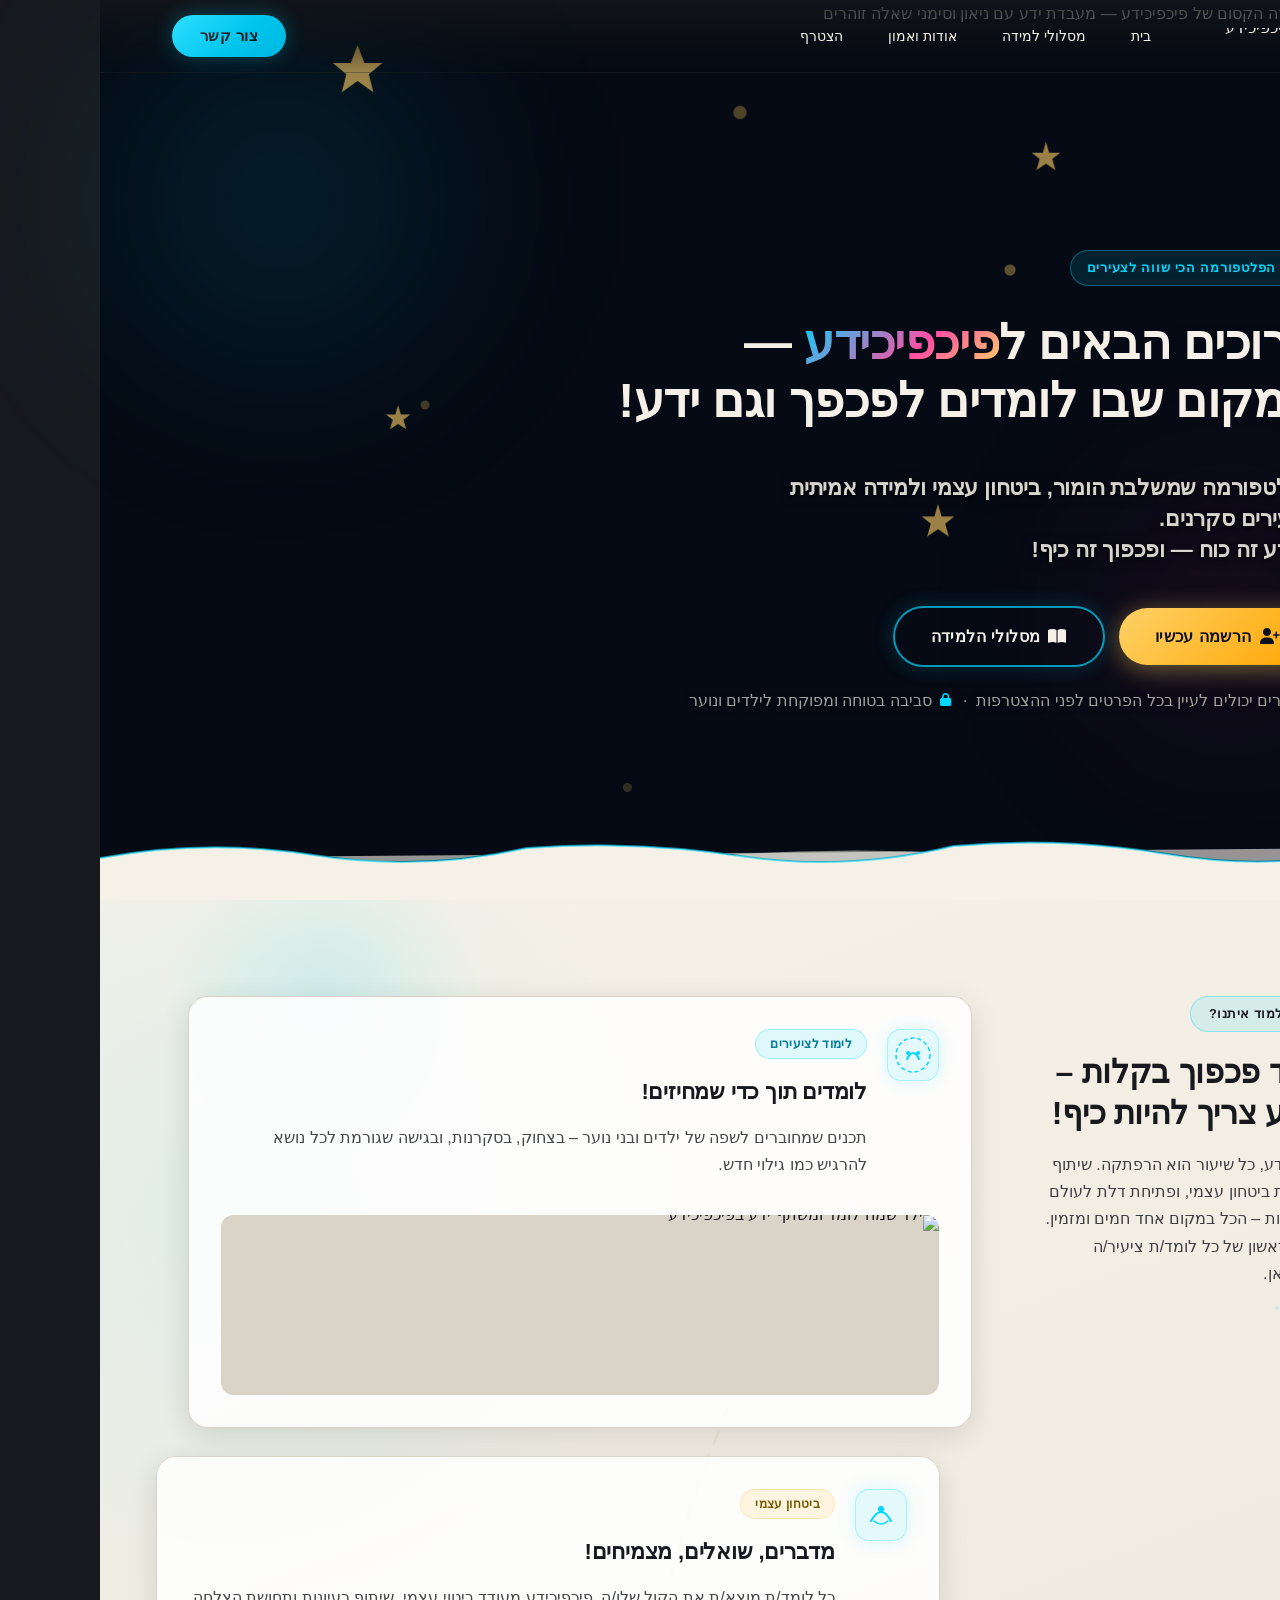
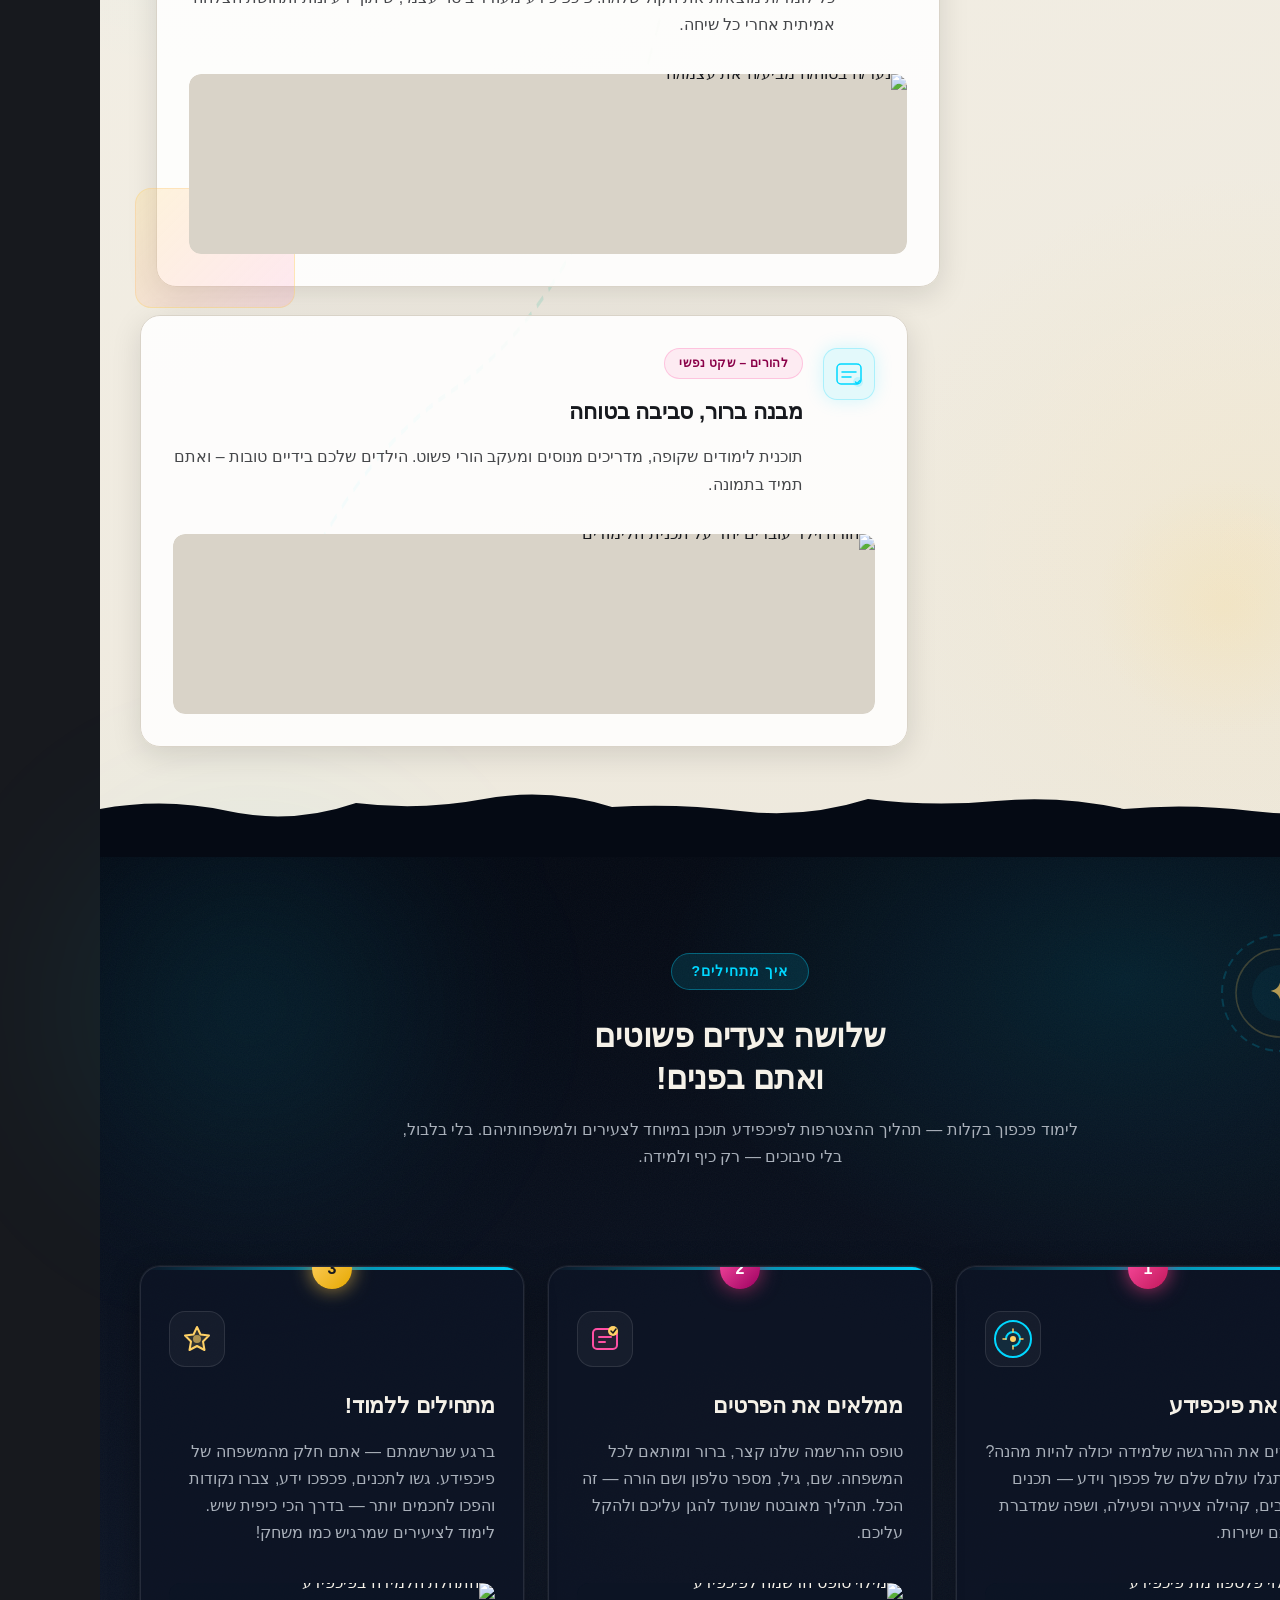
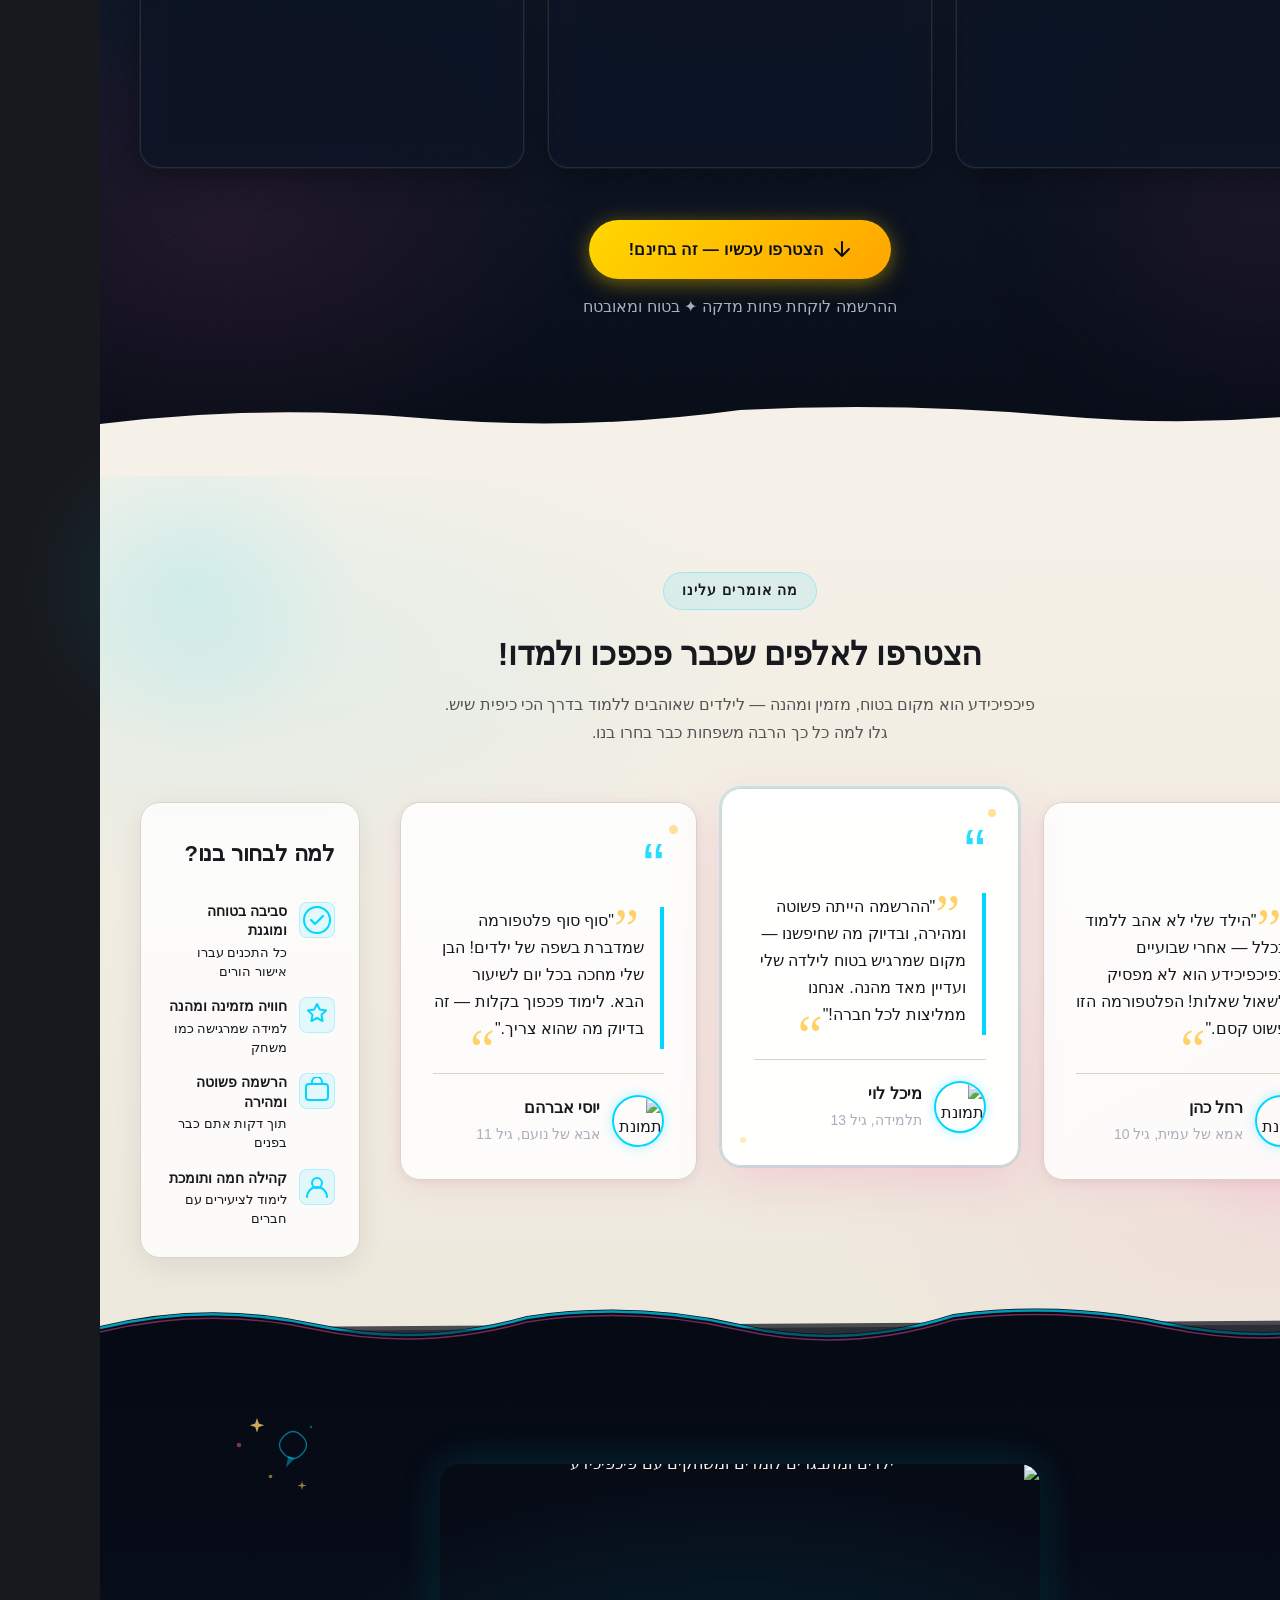
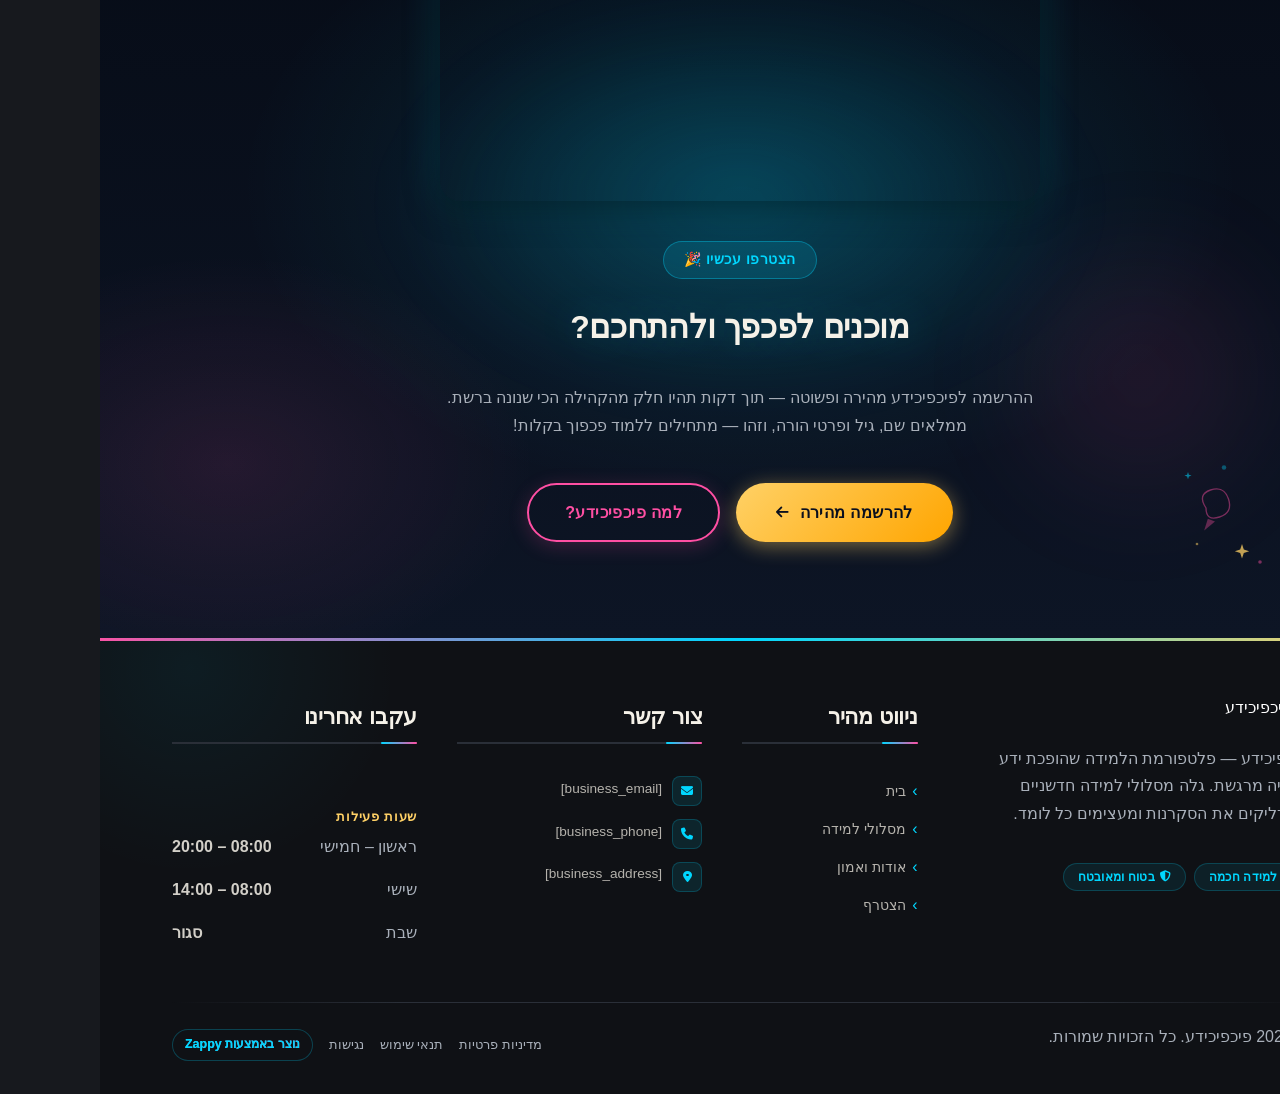
==== public/index.html @ afbecca1 "Background sync: Progressive GitHub Sync" ====
<!doctype html><html dir="rtl" lang="he"><head><meta charset="UTF-8"><meta content="width=device-width,initial-scale=1" name="viewport"><meta content="index, follow" name="robots"><title>פכפך, למד, גדל — פיכפיכידע</title><meta content="פיכפיכידע הוא המקום שבו לימוד פכפוך בקלות הופך להרפתקה! ציעירים סקרנים מגלים עולם של ידע, כיף ואתגרים. הצטרף עכשיו ותתחיל לפכפך!" name="description"><meta content="לימוד פכפוך בקלות, לימוד לציעירים, פלטפורמת למידה לילדים, ידע בכיף" name="keywords"><link href="/assets/favicon.ico" rel="icon" type="image/x-icon"><link href="/assets/favicon-16x16.png" rel="icon" type="image/png" sizes="16x16"><link href="/assets/favicon-32x32.png" rel="icon" type="image/png" sizes="32x32"><link href="/assets/favicon-48x48.png" rel="icon" type="image/png" sizes="48x48"><link href="/assets/favicon-192x192.png" rel="icon" type="image/png" sizes="192x192"><link href="/assets/favicon-512x512.png" rel="icon" type="image/png" sizes="512x512"><link href="/assets/apple-touch-icon.png" rel="apple-touch-icon"><script>!function(){"use strict";var t="2b10e347-bd58-4c3b-b176-7caaf555684d",e="https://api.zappy5.com/api/analytics/track",a=18e5,n=2592e6,o=!0,i=!0,r=!0;var s=function(){var e="zappy_visitor_"+t,a=null;try{if(a=localStorage.getItem(e)){var o=JSON.parse(a),i=Date.now();if(i-o.created<n)return o.lastSeen=i,localStorage.setItem(e,JSON.stringify(o)),o.id}}catch(t){console.warn("Zappy Analytics: LocalStorage not available")}var r="zv_"+Date.now()+"_"+Math.random().toString(36).substr(2,9);try{localStorage.setItem(e,JSON.stringify({id:r,created:Date.now(),lastSeen:Date.now()}))}catch(t){}return r}(),c=function(){var e="zappy_session_"+t,n=null;try{if(n=sessionStorage.getItem(e)){var o=JSON.parse(n),i=Date.now();if(i-o.timestamp<a)return o.timestamp=i,sessionStorage.setItem(e,JSON.stringify(o)),o.id}}catch(t){console.warn("Zappy Analytics: SessionStorage not available")}var r="zs_"+Date.now()+"_"+Math.random().toString(36).substr(2,9);try{sessionStorage.setItem(e,JSON.stringify({id:r,timestamp:Date.now()}))}catch(t){}return r}();function l(a,n){n=n||{};var o={website_id:t,event_type:a,page_path:window.location.pathname,referrer:document.referrer||"direct",visitor_id:s,session_id:c,metadata:n};if(navigator.sendBeacon){var i=new Blob([JSON.stringify(o)],{type:"application/json"});navigator.sendBeacon(e,i)}else fetch(e,{method:"POST",headers:{"Content-Type":"application/json"},body:JSON.stringify(o),keepalive:!0}).catch(function(t){console.warn("Zappy Analytics: Failed to track event",t)})}o&&l("pageview",{title:document.title,url:window.location.href}),i&&document.addEventListener("click",function(t){var e=t.target;if("BUTTON"===e.tagName||e.closest("button")){var a="BUTTON"===e.tagName?e:e.closest("button");l("click",{element:"button",text:a.textContent.trim().substring(0,100),id:a.id||null,class:a.className||null})}else if("A"===e.tagName||e.closest("a")){var n="A"===e.tagName?e:e.closest("a");l("navigation",{element:"link",text:n.textContent.trim().substring(0,100),href:n.href,external:n.hostname!==window.location.hostname})}},!0),r&&document.addEventListener("submit",function(t){var e=t.target;l("form_submit",{form_id:e.id||null,form_name:e.name||null,form_action:e.action||null,form_method:e.method||"GET"})},!0);var d=Date.now();window.addEventListener("beforeunload",function(){l("page_unload",{time_on_page:Math.floor((Date.now()-d)/1e3),page_path:window.location.pathname})}),window.zappyAnalytics={track:l,getVisitorId:function(){return s},getSessionId:function(){return c}}}()</script><meta content="פכפך, למד, גדל — פיכפיכידע" property="og:title"><meta content="פיכפיכידע הוא המקום שבו לימוד פכפוך בקלות הופך להרפתקה! ציעירים סקרנים מגלים עולם של ידע, כיף ואתגרים. הצטרף עכשיו ותתחיל לפכפך!" property="og:description"><meta content="summary_large_image" name="twitter:card"><meta content="פכפך, למד, גדל — פיכפיכידע" name="twitter:title"><meta content="פיכפיכידע הוא המקום שבו לימוד פכפוך בקלות הופך להרפתקה! ציעירים סקרנים מגלים עולם של ידע, כיף ואתגרים. הצטרף עכשיו ותתחיל לפכפך!" name="twitter:description"><meta content="website" property="og:type"><meta content="he_IL" property="og:locale"><link href="https://cdnjs.cloudflare.com/ajax/libs/font-awesome/6.4.0/css/all.min.css" rel="stylesheet"><style>.skip-link{position:absolute;top:0;left:0;transform:translateY(-200%);padding:12px 18px;background:var(--bg-dark,#1a1a1a);color:var(--text-light,#fff);font-weight:600;border-radius:0 0 8px 0;z-index:10000}.skip-link:focus{transform:none;outline:2px solid var(--ring,#fff);outline-offset:2px}:focus-visible{outline:2px solid var(--ring,currentColor);outline-offset:3px}</style><link href="/assets/favicon.ico" rel="icon" type="image/x-icon"><link href="/assets/favicon-16x16.png" rel="icon" type="image/png" sizes="16x16"><link href="/assets/favicon-32x32.png" rel="icon" type="image/png" sizes="32x32"><link href="/assets/favicon-48x48.png" rel="icon" type="image/png" sizes="48x48"><link href="/assets/favicon-192x192.png" rel="icon" type="image/png" sizes="192x192"><link href="/assets/favicon-512x512.png" rel="icon" type="image/png" sizes="512x512"><link href="/assets/apple-touch-icon.png" rel="apple-touch-icon"><link href="https://cdn.jsdelivr.net/npm/vanilla-cookieconsent@3/dist/cookieconsent.css" rel="stylesheet"><script src="https://cdn.jsdelivr.net/npm/vanilla-cookieconsent@3/dist/cookieconsent.umd.js"></script><script src="https://cdn.jsdelivr.net/gh/mickidum/acc_toolbar/acctoolbar/acctoolbar.min.js"></script><link href="/styles.css" rel="stylesheet"><style id="zappy-dropdown-submenu-styles">#navMenu li:has(.sub-menu),.nav-menu li:has(.sub-menu),.navbar li:has(.sub-menu),nav li:has(.sub-menu){position:relative}#navMenu .sub-menu,.nav-menu .sub-menu,.navbar .sub-menu,nav .sub-menu{display:block!important;position:absolute!important;top:100%;left:0;min-width:220px;background:#fff;border-radius:8px;box-shadow:0 8px 25px rgba(0,0,0,.15);padding:8px 0;opacity:0;visibility:hidden;transform:translateY(10px);transition:all .3s ease;z-index:1000;list-style:none;pointer-events:none}#navMenu li:hover>.sub-menu,.nav-menu li:hover>.sub-menu,.navbar li:hover>.sub-menu,nav li:hover>.sub-menu{opacity:1!important;visibility:visible!important;transform:translateY(0)!important;pointer-events:auto!important}.sub-menu li{list-style:none;margin:0;padding:0}.sub-menu a{display:block!important;padding:10px 16px!important;color:var(--text-dark,#333)!important;font-weight:500;text-decoration:none;white-space:nowrap;transition:background-color .2s}.sub-menu .zappy-nav-child>a{padding-left:28px!important;font-size:.9em!important;opacity:.85!important}[dir=rtl] .sub-menu .zappy-nav-child>a,html[lang=ar] .sub-menu .zappy-nav-child>a,html[lang=he] .sub-menu .zappy-nav-child>a{padding-left:10px!important;padding-right:28px!important}.sub-menu .zappy-nav-parent>a{font-weight:600!important}.sub-menu a:hover{background-color:#f5f5f5}[dir=rtl] .nav-menu .sub-menu,[dir=rtl] .navbar .sub-menu,[dir=rtl] nav .sub-menu,html[lang=ar] .nav-menu .sub-menu,html[lang=ar] .navbar .sub-menu,html[lang=ar] nav .sub-menu,html[lang=he] .nav-menu .sub-menu,html[lang=he] .navbar .sub-menu,html[lang=he] nav .sub-menu{left:auto!important;right:0!important}.sub-menu:empty,.sub-menu:not(:has(li)):not(:has(> a)),.sub-menu:not(:has(li:not(.zappy-hidden-menu-item))):not(:has(> a)){display:none!important;opacity:0!important;visibility:hidden!important;pointer-events:none!important}li:has(.menu-group-title):hover>.sub-menu{opacity:1!important;visibility:visible!important;transform:translateY(0)!important;pointer-events:auto!important}#navMenu>li>.menu-group-title,.nav-menu>li>.menu-group-title{display:inline-block;padding:.5rem 1rem;cursor:default;user-select:none}@media (max-width:768px){#navMenu .sub-menu,.nav-menu .sub-menu,.navbar .sub-menu,nav .sub-menu{position:static!important;transform:none!important;box-shadow:none!important;background:0 0!important;max-height:0;overflow:hidden;opacity:0;visibility:hidden;transition:max-height .3s ease,opacity .3s ease;padding:0!important;border-radius:0!important}#navMenu .sub-menu.mobile-expanded,.nav-menu .sub-menu.mobile-expanded,.navbar .sub-menu.mobile-expanded{max-height:none!important;overflow-y:visible!important;opacity:1!important;visibility:visible!important;padding:8px 0 8px 16px!important}[dir=rtl] .sub-menu.mobile-expanded,html[lang=he] .sub-menu.mobile-expanded{padding:8px 16px 8px 0!important}#navMenu li:hover>.sub-menu,.nav-menu li:hover>.sub-menu,.navbar li:hover>.sub-menu,nav li:hover>.sub-menu{opacity:0;visibility:hidden;pointer-events:none}#navMenu li>.sub-menu.mobile-expanded,.nav-menu li>.sub-menu.mobile-expanded,.navbar li>.sub-menu.mobile-expanded,nav li>.sub-menu.mobile-expanded{opacity:1!important;visibility:visible!important;pointer-events:auto!important}#navMenu li:has(.sub-menu),.nav-menu li:has(.sub-menu),.navbar li:has(.sub-menu),nav li:has(.sub-menu){display:flex!important;flex-wrap:wrap!important;align-items:center!important;position:relative!important;min-height:44px!important}#navMenu li:has(.sub-menu)>a,.nav-menu li:has(.sub-menu)>a,.navbar li:has(.sub-menu)>a,nav li:has(.sub-menu)>a{flex:1!important;min-width:0!important}#navMenu li:has(.sub-menu)>.menu-group-title,.nav-menu li:has(.sub-menu)>.menu-group-title,.navbar li:has(.sub-menu)>.menu-group-title,nav li:has(.sub-menu)>.menu-group-title{flex:1!important;min-width:0!important;padding:0!important;line-height:inherit!important}#navMenu li:has(.sub-menu)>.sub-menu,.nav-menu li:has(.sub-menu)>.sub-menu,.navbar li:has(.sub-menu)>.sub-menu,nav li:has(.sub-menu)>.sub-menu{flex-basis:100%!important;width:100%!important}#navMenu li:has(.sub-menu)>a [class*=arrow],#navMenu li:has(.sub-menu)>a [class*=chevron],.nav-menu li:has(.sub-menu)>a .fa-angle-down,.nav-menu li:has(.sub-menu)>a .fa-chevron-down,.nav-menu li:has(.sub-menu)>a [class*=arrow],.nav-menu li:has(.sub-menu)>a [class*=chevron],nav li:has(.sub-menu)>a [class*=arrow],nav li:has(.sub-menu)>a [class*=chevron]{display:none!important;visibility:hidden!important}.mobile-submenu-toggle{display:flex!important;align-items:center!important;justify-content:center!important;width:44px!important;height:auto!important;background:0 0!important;border:none!important;cursor:pointer!important;color:var(--text-light)!important;position:static!important;flex-shrink:0!important;align-self:stretch!important;z-index:2!important;padding:0!important;margin:0!important}.mobile-submenu-toggle::after{content:''!important;width:0!important;height:0!important;border-left:6px solid transparent!important;border-right:6px solid transparent!important;border-top:7px solid currentColor!important;transition:transform .3s ease!important}.mobile-submenu-toggle.expanded::after{transform:rotate(180deg)!important}.sub-menu a{padding:10px 0!important;display:block!important;color:var(--text-light)!important;white-space:normal!important}.sub-menu .zappy-nav-child>a{padding-left:28px!important;font-size:.9em!important;opacity:.85!important}[dir=rtl] .sub-menu .zappy-nav-child>a,html[lang=ar] .sub-menu .zappy-nav-child>a,html[lang=he] .sub-menu .zappy-nav-child>a{padding-left:0!important;padding-right:28px!important}.sub-menu .zappy-nav-parent>a{font-weight:600!important}#navMenu.active,.nav-menu.active{max-width:100vw!important;overflow-x:hidden!important;box-sizing:border-box!important}.navbar .sub-menu li a,.zappy-products-dropdown .sub-menu a,nav.navbar .sub-menu li a{color:var(--text-light)!important}}@media (min-width:769px){.mobile-submenu-toggle{display:none!important}}</style><style id="zappy-widget-visibility">html[dir=rtl] .whatsapp-float{right:20px!important;left:auto!important}html:not([dir]) .whatsapp-float,html[dir=ltr] .whatsapp-float{left:20px!important;right:auto!important}html[dir=rtl] #mic-access-tool-general-button,html[dir=rtl] #mic-init-access-tool #mic-access-tool-general-button,html[dir=rtl] #mic-init-access-tool .mic-access-tool-general-button,html[dir=rtl] ._access-icon,html[dir=rtl] .mic-access-tool-general-button{left:20px!important;right:auto!important}html:not([dir]) #mic-access-tool-general-button,html:not([dir]) #mic-init-access-tool #mic-access-tool-general-button,html:not([dir]) #mic-init-access-tool .mic-access-tool-general-button,html:not([dir]) ._access-icon,html:not([dir]) .mic-access-tool-general-button,html[dir=ltr] #mic-access-tool-general-button,html[dir=ltr] #mic-init-access-tool #mic-access-tool-general-button,html[dir=ltr] #mic-init-access-tool .mic-access-tool-general-button,html[dir=ltr] ._access-icon,html[dir=ltr] .mic-access-tool-general-button{right:20px!important;left:auto!important}@media (max-width:768px){.whatsapp-float{display:flex!important}}@media (min-width:769px){.whatsapp-float{display:flex!important}}@media (max-width:768px){#mic-access-tool-general-button,#mic-init-access-tool #mic-access-tool-general-button,#mic-init-access-tool .mic-access-tool-general-button,._access-icon,.mic-access-tool-general-button{display:flex!important;visibility:visible!important;opacity:1!important;pointer-events:auto!important}#mic-access-tool-box.opened-mic-access-tool,#mic-init-access-tool #mic-access-tool-box.opened-mic-access-tool,.mic-access-tool-box.opened-mic-access-tool{visibility:visible!important;opacity:1!important;pointer-events:auto!important}}@media (min-width:769px){#mic-access-tool-general-button,#mic-init-access-tool #mic-access-tool-general-button,#mic-init-access-tool .mic-access-tool-general-button,._access-icon,.mic-access-tool-general-button{display:flex!important;visibility:visible!important;opacity:1!important;pointer-events:auto!important}#mic-access-tool-box.opened-mic-access-tool,#mic-init-access-tool #mic-access-tool-box.opened-mic-access-tool,.mic-access-tool-box.opened-mic-access-tool{visibility:visible!important;opacity:1!important;pointer-events:auto!important}}</style></head><body><a href="#main" class="skip-link">דלג לתוכן הראשי</a><nav class="navbar" dir="rtl"><button aria-label="Menu" class="mobile-toggle" id="mobileToggle"><svg viewBox="0 0 24 24" fill="none" height="24" width="24" class="hamburger-icon"><path d="M3 12h18M3 6h18M3 18h18" stroke="currentColor" stroke-width="2" stroke-linecap="round"></path></svg> <svg viewBox="0 0 24 24" fill="none" height="24" width="24" class="close-icon" style="display:none"><path d="M18 6L6 18M6 6l12 12" stroke="currentColor" stroke-width="2" stroke-linecap="round"></path></svg></button> <button aria-label="Call" class="phone-header-btn" data-phone="[business_phone]"><svg viewBox="0 0 24 24" fill="currentColor" height="20" width="20"><path d="M22 16.92v3a2 2 0 0 1-2.18 2 19.79 19.79 0 0 1-8.63-3.07 19.5 19.5 0 0 1-6-6 19.79 19.79 0 0 1-3.07-8.67A2 2 0 0 1 4.11 2h3a2 2 0 0 1 2 1.72 12.84 12.84 0 0 0 .7 2.81 2 2 0 0 1-.45 2.11L8.09 9.91a16 16 0 0 0 6 6l1.27-1.27a2 2 0 0 1 2.11-.45 12.84 12.84 0 0 0 2.81.7A2 2 0 0 1 22 16.92z"></path></svg></button><div class="nav-container"><div class="nav-right-group"><div class="nav-brand"><a href="/" class="logo-link"><img alt="פיכפיכידע" src="/assets/site-----image-1.webp" class="logo"></a></div><ul class="nav-menu" id="navMenu"><li><a href="/">בית</a></li><li><a href="/learning-tracks">מסלולי למידה</a></li><li><a href="/about">אודות ואמון</a></li><li><a href="/join">הצטרף</a></li></ul></div><div class="nav-cta-container"><a href="/contact" class="nav-cta-btn">צור קשר</a></div></div></nav><script>window.addEventListener("load",function(){const e=document.querySelector(".navbar, nav, header");if(!e)return void console.log("[Navbar] Navbar element not found");let t=document.getElementById("mobileToggle")||document.querySelector(".mobile-toggle")||document.querySelector(".hamburger")||document.querySelector(".hamburger-menu")||document.querySelector(".menu-toggle")||document.querySelector(".burger-menu")||document.querySelector('[aria-label="Menu"]')||document.querySelector('[aria-label="תפריט"]');const n=document.querySelector(".phone-header-btn"),o=window.getComputedStyle(e);let r=o.backgroundColor;if(console.log("[Navbar] Initial navbar background:",r),"transparent"===r||"rgba(0, 0, 0, 0)"===r||r.startsWith("rgba")&&r.includes(", 0)")){const e=o.backgroundImage;if(e&&"none"!==e)console.log("[Navbar] Navbar has background image/gradient, using dark text"),r="rgb(240, 240, 240)";else{const e=window.getComputedStyle(document.body).backgroundColor;console.log("[Navbar] Navbar transparent, using body background:",e),r=e}}const a=r.match(/\d+/g);if(a&&a.length>=3){const e=(.299*parseInt(a[0])+.587*parseInt(a[1])+.114*parseInt(a[2]))/255;console.log("[Navbar] Mobile button colors preserved from Claude CSS (luminance:",e.toFixed(2)+")");const o=document.createElement("style");o.id="zappy-mobile-nav-fix";document.documentElement.lang;document.documentElement.dir,o.textContent='\n        /* Hide mobile buttons on desktop, show only on mobile */\n        @media (min-width: 769px) {\n          .mobile-toggle,\n          .phone-header-btn {\n            display: none !important;\n          }\n        }\n        \n        /* Show and position mobile buttons correctly on mobile */\n        @media (max-width: 768px) {\n          .navbar,\n          nav.navbar {\n            min-height: 70px !important;\n          }\n\n          .mobile-toggle,\n          .phone-header-btn {\n            position: absolute !important;\n            top: 0 !important;\n            bottom: 0 !important;\n            margin-top: auto !important;\n            margin-bottom: auto !important;\n            transform: none !important;\n            z-index: 1001 !important;\n            display: flex !important;\n            align-items: center !important;\n            justify-content: center !important;\n            width: 36px !important;\n            height: 36px !important;\n            border-radius: 50% !important;\n            border: none !important;\n            cursor: pointer !important;\n            padding: 6px !important;\n            background: none !important;\n            color: var(--nav-text, var(--text-light)) !important;\n            touch-action: manipulation !important;\n            -webkit-tap-highlight-color: transparent !important;\n          }\n\n          html[data-zappy-site-type="ecommerce"] .phone-header-btn,\n          body[data-zappy-site-type="ecommerce"] .phone-header-btn,\n          html[data-zappy-site-type="ecommerce"] header .phone-header-btn,\n          html[data-zappy-site-type="ecommerce"] nav .phone-header-btn {\n            display: none !important;\n            visibility: hidden !important;\n            width: 0 !important;\n            height: 0 !important;\n            min-width: 0 !important;\n            overflow: hidden !important;\n          }\n          \n          /* LTR positioning (default): hamburger LEFT, phone RIGHT */\n          html:not([dir="rtl"]):not([lang="he"]):not([lang="ar"]) .mobile-toggle,\n          html[dir="ltr"] .mobile-toggle {\n            left: 12px !important;\n            right: auto !important;\n          }\n          html:not([dir="rtl"]):not([lang="he"]):not([lang="ar"]) .phone-header-btn,\n          html[dir="ltr"] .phone-header-btn {\n            right: 12px !important;\n            left: auto !important;\n          }\n          \n          /* RTL positioning: hamburger RIGHT, phone LEFT */\n          html[dir="rtl"] .mobile-toggle,\n          html[lang="he"] .mobile-toggle,\n          html[lang="ar"] .mobile-toggle {\n            right: 12px !important;\n            left: auto !important;\n          }\n          html[dir="rtl"] .phone-header-btn,\n          html[lang="he"] .phone-header-btn,\n          html[lang="ar"] .phone-header-btn {\n            left: 12px !important;\n            right: auto !important;\n          }\n          \n          /* CRITICAL: Ensure nav-container has min-height on mobile */\n          /* All children are positioned absolutely/fixed on mobile, so height:auto collapses to 0 */\n          .nav-container {\n            min-height: 70px !important;\n            position: relative !important;\n          }\n          \n          /* Ensure SVG icons are properly sized and inherit color */\n          .mobile-toggle svg,\n          .phone-header-btn svg {\n            width: 24px !important;\n            height: 24px !important;\n            /* Don\'t force display - let JavaScript control hamburger/close toggle */\n          }\n          \n          /* Reset nav-cta-container on mobile - remove desktop box-shadow/padding */\n          /* that creates a visible ghost box when CTA button is hidden */\n          .nav-cta-container {\n            box-shadow: none !important;\n            padding: 0 !important;\n          }\n          \n          /* Hide nav-cta-container entirely on mobile when there\'s no lang-switcher */\n          /* (only the CTA button is inside, and it\'s hidden on mobile) */\n          .nav-cta-container:not(:has(.lang-switcher)) {\n            display: none !important;\n          }\n          \n          /* CRITICAL: Prevent hero image fade gradient from bleeding over headline text */\n          /* The .image-fade-gradient has bottom: -30px (extends below parent) */\n          /* On mobile stacked layout, this overlaps the h1 text below the image */\n          .hero-image-column {\n            overflow: hidden !important;\n          }\n          .image-fade-gradient {\n            bottom: 0 !important;\n          }\n          \n          /* Hide desktop language switcher on mobile - hamburger menu handles it */\n          /* High specificity to override stored CSS */\n          .lang-switcher,\n          .nav-cta-container .lang-switcher,\n          .nav-container .lang-switcher,\n          .navbar .lang-switcher,\n          .navbar .nav-cta-container .lang-switcher {\n            display: none !important;\n          }\n        }\n      ';const r=document.getElementById("zappy-mobile-nav-fix");r&&r.remove(),document.head.appendChild(o),console.log("[Navbar] Critical CSS injected for mobile nav positioning");const i=window.innerWidth<=768;if(t){const e=t.querySelector(".hamburger-icon"),n=t.querySelector(".close-icon");e&&(e.style.setProperty("width","24px","important"),e.style.setProperty("height","24px","important"),e.style.setProperty("display","block","important")),n&&(n.style.setProperty("width","24px","important"),n.style.setProperty("height","24px","important"),n.style.setProperty("display","none","important")),i?(t.style.setProperty("position","absolute","important"),t.style.setProperty("top","0","important"),t.style.setProperty("bottom","0","important"),t.style.setProperty("margin-top","auto","important"),t.style.setProperty("margin-bottom","auto","important"),t.style.setProperty("transform","none","important"),t.style.setProperty("z-index","1001","important"),t.style.removeProperty("left"),t.style.removeProperty("right"),console.log("[Navbar] Mobile toggle positioning applied (mobile viewport)")):(t.style.removeProperty("position"),t.style.removeProperty("top"),t.style.removeProperty("transform"),t.style.removeProperty("z-index"),t.style.removeProperty("left"),t.style.removeProperty("right"),console.log("[Navbar] Desktop viewport - cleared mobile toggle inline positioning"))}if(n){const e=n.querySelector("svg");e&&(e.style.width="24px",e.style.height="24px",e.setAttribute("width","24"),e.setAttribute("height","24")),i?(n.style.setProperty("position","absolute","important"),n.style.setProperty("top","0","important"),n.style.setProperty("bottom","0","important"),n.style.setProperty("margin-top","auto","important"),n.style.setProperty("margin-bottom","auto","important"),n.style.setProperty("transform","none","important"),n.style.setProperty("z-index","1001","important"),n.style.removeProperty("left"),n.style.removeProperty("right"),console.log("[Navbar] Phone button positioning applied (mobile viewport)")):(n.style.removeProperty("position"),n.style.removeProperty("top"),n.style.removeProperty("transform"),n.style.removeProperty("z-index"),n.style.removeProperty("left"),n.style.removeProperty("right"),console.log("[Navbar] Desktop viewport - cleared phone button inline positioning"))}}else console.log("[Navbar] Could not parse background color:",r);t=document.getElementById("mobileToggle")||document.querySelector(".mobile-toggle")||document.querySelector(".hamburger")||document.querySelector(".hamburger-menu")||document.querySelector(".menu-toggle")||document.querySelector(".burger-menu")||document.querySelector('[aria-label="Menu"]')||document.querySelector('[aria-label="תפריט"]');const i=document.getElementById("navMenu")||document.querySelector(".nav-menu")||document.querySelector(".nav-links")||document.querySelector("nav ul:not(.submenu)");if(!t||!i)return void console.log("[Navbar] Mobile toggle or menu not found:",{toggle:!!t,menu:!!i});i.id||(i.id="navMenu"),console.log("[Navbar] Initializing mobile menu...");const l=t.cloneNode(!0);t.parentNode.replaceChild(l,t);var s=0;function p(e){var t=Date.now();t-s<300||(s=t,function(e){e.preventDefault(),e.stopPropagation();const t=l.querySelector(".hamburger-icon"),n=l.querySelector(".close-icon");i.classList.contains("active")?(i.classList.remove("active"),t&&t.style.setProperty("display","block","important"),n&&n.style.setProperty("display","none","important"),document.body.style.overflow="",console.log("[Navbar] Menu closed")):(i.classList.add("active"),t&&t.style.setProperty("display","none","important"),n&&n.style.setProperty("display","block","important"),document.body.style.overflow="hidden",console.log("[Navbar] Menu opened"))}(e))}l.addEventListener("click",p),l.addEventListener("touchend",p),i.querySelectorAll("a").forEach(function(e){e.addEventListener("click",function(){if("#"===this.getAttribute("href"))return;const e=l.querySelector(".hamburger-icon"),t=l.querySelector(".close-icon");i.classList.remove("active"),e&&e.style.setProperty("display","block","important"),t&&t.style.setProperty("display","none","important"),document.body.style.overflow="",console.log("[Navbar] Menu closed (link clicked)")})});var m=i.querySelectorAll(".dropdown-toggle");m.forEach(function(e){e.addEventListener("click",function(e){e.preventDefault(),e.stopPropagation();var t=this.closest(".nav-dropdown");t&&(t.parentNode.querySelectorAll(".nav-dropdown.open").forEach(function(e){e!==t&&e.classList.remove("open")}),t.classList.toggle("open"),console.log("[Navbar] Dropdown toggled:",t.classList.contains("open")?"open":"closed"))})}),document.addEventListener("click",function(e){e.target.closest(".nav-dropdown")||document.querySelectorAll(".nav-dropdown.open").forEach(function(e){e.classList.remove("open")})}),console.log("[Navbar] Dropdown handlers initialized for "+m.length+" dropdowns"),n&&n.addEventListener("click",function(){const e=document.querySelectorAll('a[href^="tel:"]'),t=e.length>0?e[0].getAttribute("href").replace("tel:",""):"[business_phone]";window.location.href="tel:"+t,console.log("[Navbar] Phone button clicked")}),console.log("[Navbar] Mobile menu initialized successfully")})</script><main id="main"><section class="index-hero-section" data-band-index="0" data-layout-spec="בית-hero" dir="rtl" data-hero-type="fullscreen-scrim"><div class="index-hero-bg"><img alt="מרחב הלמידה הקסום של פיכפיכידע — מעבדת ידע עם ניאון וסימני שאלה זוהרים" src="/assets/site-index-hero-image-1.webp" data-context="Dark cinematic educational lab atmosphere for a Hebrew youth learning platform called פיכפיכידע. A moody dark room filled with glowing neon speech bubbles, floating notebook sketches, colorful knowledge badges, and doodle-style learning icons. Neon cyan and magenta light streaks illuminate the scene. Scattered glowing stars and sparkle particles float in the air. The overall mood is imaginative, energetic, and premium — like a magical after-hours idea lab for curious kids and teens. Ultra-wide cinematic composition, 16:9, dark navy and deep black tones with vivid neon accents." data-placeholder="index-hero-image-1" height="810" loading="eager" width="1440" data-hero-bg="true" fetchpriority="high"></div><div class="index-hero-scrim" aria-hidden="true"></div><div class="index-hero-orb index-hero-orb--cyan" aria-hidden="true"></div><div class="index-hero-orb index-hero-orb--pink" aria-hidden="true"></div><svg viewBox="0 0 400 400" xmlns="http://www.w3.org/2000/svg" aria-hidden="true" data-no-icon-edit="true" class="index-hero-sparkles"><g fill="#FFD166" opacity="0.75"><polygon points="30,20 33,28 41,28 35,33 37,41 30,36 23,41 25,33 19,28 27,28"></polygon><polygon points="340,60 342,67 349,67 344,71 346,78 340,74 334,78 336,71 331,67 338,67" transform="scale(0.7) translate(140,30)"></polygon><polygon points="80,300 82,307 89,307 84,311 86,318 80,314 74,318 76,311 71,307 78,307" transform="scale(0.6)"></polygon><polygon points="360,280 362,287 369,287 364,291 366,298 360,294 354,298 356,291 351,287 358,287" transform="scale(0.8)"></polygon><circle cx="200" cy="50" r="3" opacity="0.5"></circle><circle cx="60" cy="180" r="2" opacity="0.4"></circle><circle cx="320" cy="120" r="2.5" opacity="0.6"></circle><circle cx="150" cy="350" r="2" opacity="0.3"></circle></g></svg><div class="index-hero-container"><div class="index-hero-content"><div class="index-hero-badge"><i class="fa-solid fa-star" aria-hidden="true"></i> <span>הפלטפורמה הכי שווה לצעירים</span></div><h1 class="index-hero-title">ברוכים הבאים ל<span class="index-hero-title-accent">פיכפיכידע</span> —<br>המקום שבו לומדים לפכפך וגם ידע!</h1><h3 class="index-hero-subtitle">הפלטפורמה שמשלבת הומור, ביטחון עצמי ולמידה אמיתית לצעירים סקרנים.<br>כי ידע זה כוח — ופכפוך זה כיף!</h3><div class="index-hero-ctas"><a href="/register" class="index-hero-btn index-hero-btn--primary"><i class="fa-solid fa-user-plus" aria-hidden="true"></i> הרשמה עכשיו </a><a href="/tracks" class="index-hero-btn index-hero-btn--secondary"><i class="fa-solid fa-book-open" aria-hidden="true"></i> מסלולי הלמידה</a></div><p class="index-hero-trust"><i class="fa-solid fa-shield-halved" aria-hidden="true"></i> הורים יכולים לעיין בכל הפרטים לפני ההצטרפות &nbsp;·&nbsp; <i class="fa-solid fa-lock" aria-hidden="true"></i> סביבה בטוחה ומפוקחת לילדים ונוער</p></div></div><div class="index-hero-divider-wrapper"><svg viewBox="0 0 1440 90" xmlns="http://www.w3.org/2000/svg" aria-hidden="true" data-no-icon-edit="true" preserveAspectRatio="none"><path d="M0,90 L0,48 Q120,28 240,45 T480,38 Q600,30 720,46 T960,36 Q1080,26 1200,44 T1440,38 L1440,90 Z" fill="var(--bg-light)"></path><path d="M0,90 L0,55 Q180,38 360,54 T720,44 Q900,34 1080,52 T1440,46 L1440,90 Z" fill="var(--bg-light)" opacity="0.5"></path><path d="M0,48 Q120,28 240,45 T480,38 Q600,30 720,46 T960,36 Q1080,26 1200,44 T1440,38" stroke="#00D7FF" stroke-width="2" fill="var(--bg-light)" opacity="0.6"></path></svg></div></section><section class="index-benefits-section" data-band-index="1" data-layout-spec="בית-benefits" dir="rtl"><div class="ibs-orb ibs-orb--cyan" aria-hidden="true"></div><div class="ibs-orb ibs-orb--gold" aria-hidden="true"></div><div class="ibs-container"><div class="ibs-intro"><span class="ibs-pill-label">למה ללמוד איתנו?</span><h2 class="ibs-heading">לימוד פכפוך בקלות –<br>כי ידע צריך להיות כיף!</h2><p class="ibs-body">בפיכפיכידע, כל שיעור הוא הרפתקה. שיתוף ידע, בניית ביטחון עצמי, ופתיחת דלת לעולם של סקרנות – הכל במקום אחד חמים ומזמין. הצעד הראשון של כל לומד/ת ציעיר/ה מתחיל כאן.</p><div class="ibs-pathway-dots" aria-hidden="true"><span></span><span></span><span></span><span></span><span></span></div></div><div class="ibs-cards-area"><article class="ibs-card ibs-card--1"><div class="ibs-card-icon-wrap"><svg viewBox="0 0 36 36" xmlns="http://www.w3.org/2000/svg" aria-hidden="true" fill="none" height="36" width="36" data-element-type="icon" data-icon-type="svg"><circle cx="18" cy="18" r="17" stroke="currentColor" stroke-width="1.5" stroke-dasharray="4 3"></circle><path d="M12 22 Q18 10 24 22" stroke="currentColor" stroke-width="2" stroke-linecap="round" fill="none"></path><circle cx="13" cy="16" r="2" fill="currentColor"></circle><circle cx="23" cy="16" r="2" fill="currentColor"></circle></svg></div><div class="ibs-card-content"><span class="ibs-card-badge ibs-card-badge--cyan">לימוד לציעירים</span><h3 class="ibs-card-title">לומדים תוך כדי שמחיזים!</h3><p>תכנים שמחוברים לשפה של ילדים ובני נוער – בצחוק, בסקרנות, ובגישה שגורמת לכל נושא להרגיש כמו גילוי חדש.</p></div><figure class="ibs-card-image-wrap"><img alt="ילד שמח לומד ומשתף ידע בפיכפיכידע" src="/assets/site-index-benefits-image-1.webp" data-context="Cheerful cartoon-style illustration of a young child or teen laughing and learning, surrounded by floating speech bubbles, colorful knowledge icons, and sparkle stars on a warm cream background. Educational platform, playful and energetic mood." data-placeholder="index-benefits-image-1" height="200" loading="lazy" width="340" decoding="async"></figure></article><article class="ibs-card ibs-card--2"><div class="ibs-backplate" aria-hidden="true"></div><div class="ibs-card-icon-wrap"><svg viewBox="0 0 36 36" xmlns="http://www.w3.org/2000/svg" aria-hidden="true" fill="none" height="36" width="36" data-element-type="icon" data-icon-type="svg"><path d="M8 24 Q18 6 28 24" stroke="currentColor" stroke-width="2" stroke-linecap="round" fill="none"></path><path d="M11 24 Q18 30 25 24" stroke="currentColor" stroke-width="1.5" stroke-linecap="round" fill="none"></path><circle cx="18" cy="12" r="3" fill="currentColor"></circle></svg></div><div class="ibs-card-content"><span class="ibs-card-badge ibs-card-badge--gold">ביטחון עצמי</span><h3 class="ibs-card-title">מדברים, שואלים, מצמיחים!</h3><p>כל לומד/ת מוצא/ת את הקול שלו/ה. פיכפיכידע מעודד ביטוי עצמי, שיתוף רעיונות ותחושת הצלחה אמיתית אחרי כל שיחה.</p></div><figure class="ibs-card-image-wrap"><img alt="נער/ה בטוח/ה מביע/ה את עצמו/ה" src="/assets/site-index-benefits-image-2.webp" data-context="Confident young teenager standing proudly with arms open, glowing speech bubble above their head, surrounded by floating gold stars and colorful knowledge badges. Warm, encouraging, premium educational platform aesthetic." data-placeholder="index-benefits-image-2" height="200" loading="lazy" width="340" decoding="async"></figure></article><article class="ibs-card ibs-card--3"><div class="ibs-card-icon-wrap"><svg viewBox="0 0 36 36" xmlns="http://www.w3.org/2000/svg" aria-hidden="true" fill="none" height="36" width="36" data-element-type="icon" data-icon-type="svg"><rect height="20" rx="4" stroke="currentColor" stroke-width="1.5" width="24" x="6" y="8"></rect><path d="M11 16 h14 M11 21 h9" stroke="currentColor" stroke-width="1.5" stroke-linecap="round"></path><circle cx="27" cy="26" r="5" fill="currentColor" opacity="0.15"></circle><path d="M24.5 26 l1.5 1.5 3-3" stroke="currentColor" stroke-width="1.5" stroke-linecap="round" stroke-linejoin="round"></path></svg></div><div class="ibs-card-content"><span class="ibs-card-badge ibs-card-badge--pink">להורים – שקט נפשי</span><h3 class="ibs-card-title">מבנה ברור, סביבה בטוחה</h3><p>תוכנית לימודים שקופה, מדריכים מנוסים ומעקב הורי פשוט. הילדים שלכם בידיים טובות – ואתם תמיד בתמונה.</p></div><figure class="ibs-card-image-wrap"><img alt="הורה וילד עוברים יחד על תכנית הלימודים" src="/assets/site-index-benefits-image-3.webp" data-context="Warm illustration of a parent and child sitting together looking at a tablet or screen, showing a structured educational platform interface. Safe, trustworthy, modern and friendly atmosphere. Soft warm lighting." data-placeholder="index-benefits-image-3" height="200" loading="lazy" width="340" decoding="async"></figure></article><svg viewBox="0 0 700 420" xmlns="http://www.w3.org/2000/svg" aria-hidden="true" fill="none" data-no-icon-edit="true" class="ibs-pathway-svg" preserveAspectRatio="none"><path d="M620,60 Q500,100 440,190 Q380,280 260,310 Q180,330 120,380" stroke="url(#pathGrad)" stroke-width="1.5" fill="none" stroke-dasharray="6 5"></path><defs><linearGradient id="pathGrad" x1="0%" x2="100%" y1="0%" y2="0%"><stop offset="0%" stop-color="#00D7FF" stop-opacity="0.5"></stop><stop offset="100%" stop-color="#FFD166" stop-opacity="0.3"></stop></linearGradient></defs></svg></div></div><div class="ibs-divider-wrapper"><svg viewBox="0 0 1200 90" xmlns="http://www.w3.org/2000/svg" aria-hidden="true" data-no-icon-edit="true" preserveAspectRatio="none"><path d="M0,90 L0,42 Q60,30 120,44 T240,36 Q300,44 360,32 T480,40 Q540,36 600,44 T720,32 Q780,40 840,34 T960,42 Q1020,36 1080,44 T1200,38 L1200,90 Z" fill="#050A14"></path></svg></div></section><section class="index-process-section" data-band-index="2" data-layout-spec="בית-process" dir="rtl"><div class="index-process-section__orb index-process-section__orb--cyan" aria-hidden="true"></div><div class="index-process-section__orb index-process-section__orb--magenta" aria-hidden="true"></div><div class="index-process-section__grain" aria-hidden="true"></div><div class="index-process-section__container"><div class="index-process-section__intro"><span class="index-process-section__eyebrow">איך מתחילים?</span><h2 class="index-process-section__heading">שלושה צעדים פשוטים<br>ואתם בפנים!</h2><p class="index-process-section__subtext">לימוד פכפוך בקלות — תהליך ההצטרפות לפיכפידע תוכנן במיוחד לצעירים ולמשפחותיהם. בלי בלבול, בלי סיבוכים — רק כיף ולמידה.</p></div><div class="index-process-section__spotlight-badge" aria-hidden="true"><svg viewBox="0 0 120 120" xmlns="http://www.w3.org/2000/svg" aria-hidden="true" fill="none" height="120" width="120" data-no-icon-edit="true"><circle cx="60" cy="60" r="58" stroke="rgba(0,215,255,0.25)" stroke-width="2" stroke-dasharray="8 6"></circle><circle cx="60" cy="60" r="44" stroke="rgba(255,209,102,0.3)" stroke-width="1.5"></circle><circle cx="60" cy="60" r="28" fill="rgba(0,215,255,0.08)"></circle><text fill="#FFD166" font-family="'Rubik Rounded', sans-serif" font-size="26" font-weight="800" text-anchor="middle" x="60" y="68">✦</text></svg></div><div class="index-process-section__connector-wrap" aria-hidden="true"><svg viewBox="0 0 900 24" xmlns="http://www.w3.org/2000/svg" aria-hidden="true" data-no-icon-edit="true" preserveAspectRatio="none" class="index-process-section__connector"><defs><linearGradient id="proc-line-grad" x1="0%" x2="100%" y1="0%" y2="0%"><stop offset="0%" stop-color="rgba(0,215,255,0)"></stop><stop offset="20%" stop-color="rgba(0,215,255,0.8)"></stop><stop offset="50%" stop-color="rgba(255,209,102,0.9)"></stop><stop offset="80%" stop-color="rgba(255,79,163,0.8)"></stop><stop offset="100%" stop-color="rgba(255,79,163,0)"></stop></linearGradient><filter id="proc-glow"><feGaussianBlur result="blur" stdDeviation="3"></feGaussianBlur><feMerge><feMergeNode in="blur"></feMergeNode><feMergeNode in="SourceGraphic"></feMergeNode></feMerge></filter></defs><line filter="url(#proc-glow)" stroke="url(#proc-line-grad)" stroke-width="2.5" x1="0" x2="900" y1="12" y2="12"></line></svg></div><div class="index-process-section__steps"><article class="index-process-section__step-card"><div class="index-process-section__step-badge index-process-section__step-badge--1">1</div><div class="index-process-section__step-icon-wrap"><svg viewBox="0 0 40 40" xmlns="http://www.w3.org/2000/svg" aria-hidden="true" fill="none" height="40" width="40" data-element-type="icon" data-icon-type="svg"><circle cx="20" cy="20" r="18" fill="rgba(0,215,255,0.08)" stroke="var(--primary)" stroke-width="2"></circle><path d="M13 20C13 16.134 16.134 13 20 13C23.866 13 27 16.134 27 20C27 23.866 23.866 27 20 27" stroke="var(--primary)" stroke-width="2" stroke-linecap="round"></path><circle cx="20" cy="20" r="3" fill="var(--accent)"></circle><path d="M20 10V13M20 27V30M10 20H13M27 20H30" stroke="var(--accent)" stroke-width="1.5" stroke-linecap="round"></path></svg></div><div class="index-process-section__step-content"><h3 class="index-process-section__step-title">גלו את פיכפידע</h3><p class="index-process-section__step-text">מכירים את ההרגשה שלמידה יכולה להיות מהנה? כאן תגלו עולם שלם של פכפוך וידע — תכנים מגניבים, קהילה צעירה ופעילה, ושפה שמדברת אליכם ישירות.</p></div><figure class="index-process-section__step-img-wrap"><img alt="גילוי פלטפורמת פיכפידע" src="/assets/site-index-process-image-1.webp" data-context="A glowing digital portal or discovery screen showing a young teen joyfully exploring an educational platform with neon cyan and magenta glowing interface elements, dark cinematic background, playful and modern illustration style" data-placeholder="index-process-image-1" height="200" loading="lazy" width="340" decoding="async" class="index-process-section__step-img"></figure></article><article class="index-process-section__step-card"><div class="index-process-section__step-badge index-process-section__step-badge--2">2</div><div class="index-process-section__step-icon-wrap"><svg viewBox="0 0 40 40" xmlns="http://www.w3.org/2000/svg" aria-hidden="true" fill="none" height="40" width="40" data-element-type="icon" data-icon-type="svg"><rect height="20" rx="4" stroke="var(--secondary)" stroke-width="2" width="24" x="8" y="10" fill="rgba(255,79,163,0.08)"></rect><path d="M14 18H26M14 23H20" stroke="var(--secondary)" stroke-width="2" stroke-linecap="round"></path><circle cx="28" cy="12" r="5" fill="var(--accent)"></circle><path d="M26 12L28 14L31 10" stroke="var(--bg-dark)" stroke-width="1.5" stroke-linecap="round" stroke-linejoin="round"></path></svg></div><div class="index-process-section__step-content"><h3 class="index-process-section__step-title">ממלאים את הפרטים</h3><p class="index-process-section__step-text">טופס ההרשמה שלנו קצר, ברור ומותאם לכל המשפחה. שם, גיל, מספר טלפון ושם הורה — זה הכל. תהליך מאובטח שנועד להגן עליכם ולהקל עליכם.</p></div><figure class="index-process-section__step-img-wrap"><img alt="מילוי טופס הרשמה לפיכפידע" src="/assets/site-index-process-image-2.webp" data-context="A friendly registration form on a glowing dark screen, with a parent and child looking at a tablet together, warm neon lighting, gold accent elements, modern dark cinematic educational platform aesthetic" data-placeholder="index-process-image-2" height="200" loading="lazy" width="340" decoding="async" class="index-process-section__step-img"></figure></article><article class="index-process-section__step-card"><div class="index-process-section__step-badge index-process-section__step-badge--3">3</div><div class="index-process-section__step-icon-wrap"><svg viewBox="0 0 40 40" xmlns="http://www.w3.org/2000/svg" aria-hidden="true" fill="none" height="40" width="40" data-element-type="icon" data-icon-type="svg"><path d="M20 8L23.5 15.5L32 16.5L26 22.5L27.5 31L20 27L12.5 31L14 22.5L8 16.5L16.5 15.5L20 8Z" stroke="var(--accent)" stroke-width="2" fill="rgba(255,209,102,0.12)" stroke-linejoin="round"></path><circle cx="20" cy="20" r="4" fill="var(--accent)" opacity="0.6"></circle></svg></div><div class="index-process-section__step-content"><h3 class="index-process-section__step-title">מתחילים ללמוד!</h3><p class="index-process-section__step-text">ברגע שנרשמתם — אתם חלק מהמשפחה של פיכפידע. גשו לתכנים, פכפכו ידע, צברו נקודות והפכו לחכמים יותר — בדרך הכי כיפית שיש. לימוד לציעירים שמרגיש כמו משחק!</p></div><figure class="index-process-section__step-img-wrap"><img alt="התחלת הלמידה בפיכפידע" src="/assets/site-index-process-image-3.webp" data-context="An excited young learner celebrating with glowing achievement badges and stars on a dark cinematic educational platform screen, neon cyan sparkles and gold star confetti, energetic and playful illustration style" data-placeholder="index-process-image-3" height="200" loading="lazy" width="340" decoding="async" class="index-process-section__step-img"></figure></article></div><div class="index-process-section__cta-row"><a href="#register" class="btn-primary index-process-section__cta-btn"><svg viewBox="0 0 18 18" xmlns="http://www.w3.org/2000/svg" aria-hidden="true" fill="none" height="18" width="18" data-element-type="icon" data-icon-type="svg"><path d="M9 2L9 16M2 9L9 16L16 9" stroke="currentColor" stroke-width="2" stroke-linecap="round" stroke-linejoin="round"></path></svg> הצטרפו עכשיו — זה בחינם!</a><p class="index-process-section__cta-note">ההרשמה לוקחת פחות מדקה ✦ בטוח ומאובטח</p></div></div><div class="index-process-section__divider-wrapper"><svg viewBox="0 0 1200 80" xmlns="http://www.w3.org/2000/svg" aria-hidden="true" data-no-icon-edit="true" preserveAspectRatio="none"><defs><linearGradient id="proc-divider-grad" x1="0%" x2="100%" y1="0%" y2="0%"><stop offset="0%" stop-color="#0D1525"></stop><stop offset="50%" stop-color="#1A2540"></stop><stop offset="100%" stop-color="#0D1525"></stop></linearGradient></defs><path d="M0,80 L0,28 Q150,8 300,22 T600,14 Q750,6 900,20 T1200,10 L1200,80 Z" fill="var(--bg-light)"></path></svg></div></section><section class="index-testimonials-section" data-band-index="3" data-layout-spec="בית-testimonials" dir="rtl"><div class="its-orb its-orb-cyan" aria-hidden="true"></div><div class="its-orb its-orb-pink" aria-hidden="true"></div><div class="its-container"><div class="its-header"><span class="its-eyebrow">מה אומרים עלינו</span><h2 class="its-title">הצטרפו לאלפים שכבר פכפכו ולמדו!</h2><p class="its-subtitle">פיכפיכידע הוא מקום בטוח, מזמין ומהנה — לילדים שאוהבים ללמוד בדרך הכי כיפית שיש.<br>גלו למה כל כך הרבה משפחות כבר בחרו בנו.</p></div><div class="its-main-row"><div class="its-cards-grid"><article class="its-card"><div class="its-quote-mark" aria-hidden="true">“</div><blockquote class="its-quote-text">"הילד שלי לא אהב ללמוד בכלל — אחרי שבועיים בפיכפיכידע הוא לא מפסיק לשאול שאלות! הפלטפורמה הזו פשוט קסם."</blockquote><footer class="its-card-footer"><div class="its-avatar-wrap"><img alt="תמונת פרופיל של רחל כהן" src="/assets/site-index-testimonials-image-1.webp" data-context="Friendly smiling Israeli mother, warm and approachable, soft natural background, portrait style, suitable for an educational platform testimonial" data-placeholder="index-testimonials-image-1" height="56" loading="lazy" width="56" decoding="async" class="its-avatar"></div><div class="its-author-info"><strong class="its-author-name">רחל כהן</strong> <span class="its-author-role">אמא של עמית, גיל 10</span></div></footer><div class="its-gold-dot its-dot-1" aria-hidden="true"></div></article><article class="its-card its-card-center"><div class="its-quote-mark" aria-hidden="true">“</div><blockquote class="its-quote-text">"ההרשמה הייתה פשוטה ומהירה, ובדיוק מה שחיפשנו — מקום שמרגיש בטוח לילדה שלי ועדיין מאד מהנה. אנחנו ממליצות לכל חברה!"</blockquote><footer class="its-card-footer"><div class="its-avatar-wrap"><img alt="תמונת פרופיל של מיכל לוי" src="/assets/site-index-testimonials-image-2.webp" data-context="Happy smiling Israeli teenage girl, bright expression, colorful casual clothing, educational vibe, suitable for a youth learning platform testimonial" data-placeholder="index-testimonials-image-2" height="56" loading="lazy" width="56" decoding="async" class="its-avatar"></div><div class="its-author-info"><strong class="its-author-name">מיכל לוי</strong> <span class="its-author-role">תלמידה, גיל 13</span></div></footer><div class="its-gold-dot its-dot-2" aria-hidden="true"></div><div class="its-gold-dot its-dot-3" aria-hidden="true"></div></article><article class="its-card"><div class="its-quote-mark" aria-hidden="true">“</div><blockquote class="its-quote-text">"סוף סוף פלטפורמה שמדברת בשפה של ילדים! הבן שלי מחכה בכל יום לשיעור הבא. לימוד פכפוך בקלות — זה בדיוק מה שהוא צריך."</blockquote><footer class="its-card-footer"><div class="its-avatar-wrap"><img alt="תמונת פרופיל של יוסי אברהם" src="/assets/site-index-testimonials-image-3.webp" data-context="Proud Israeli father, warm smile, casual modern look, soft background, portrait style, suitable for an educational platform testimonial" data-placeholder="index-testimonials-image-3" height="56" loading="lazy" width="56" decoding="async" class="its-avatar"></div><div class="its-author-info"><strong class="its-author-name">יוסי אברהם</strong> <span class="its-author-role">אבא של נועם, גיל 11</span></div></footer><div class="its-gold-dot its-dot-4" aria-hidden="true"></div></article></div><aside aria-label="סיבות לבטוח בנו" class="its-trust-badges"><h3 class="its-trust-title">למה לבחור בנו?</h3><div class="its-badge-item"><div class="its-badge-icon" aria-hidden="true"><svg viewBox="0 0 28 28" xmlns="http://www.w3.org/2000/svg" fill="none" height="28" width="28" data-element-type="icon" data-icon-type="svg"><circle cx="14" cy="14" r="13" stroke="currentColor" stroke-width="2"></circle><path d="M8 14l4 4 8-8" stroke="currentColor" stroke-width="2.2" stroke-linecap="round" stroke-linejoin="round"></path></svg></div><div class="its-badge-text"><strong>סביבה בטוחה ומוגנת</strong> <span>כל התכנים עברו אישור הורים</span></div></div><div class="its-badge-item"><div class="its-badge-icon" aria-hidden="true"><svg viewBox="0 0 28 28" xmlns="http://www.w3.org/2000/svg" fill="none" height="28" width="28" data-element-type="icon" data-icon-type="svg"><path d="M14 3l2.8 5.6 6.2.9-4.5 4.4 1.1 6.1L14 17l-5.6 3 1.1-6.1L5 9.5l6.2-.9L14 3z" stroke="currentColor" stroke-width="2" stroke-linejoin="round"></path></svg></div><div class="its-badge-text"><strong>חוויה מזמינה ומהנה</strong> <span>למידה שמרגישה כמו משחק</span></div></div><div class="its-badge-item"><div class="its-badge-icon" aria-hidden="true"><svg viewBox="0 0 28 28" xmlns="http://www.w3.org/2000/svg" fill="none" height="28" width="28" data-element-type="icon" data-icon-type="svg"><rect height="16" rx="3" stroke="currentColor" stroke-width="2" width="22" x="3" y="7"></rect><path d="M9 7V5a5 5 0 0110 0v2" stroke="currentColor" stroke-width="2" stroke-linecap="round"></path></svg></div><div class="its-badge-text"><strong>הרשמה פשוטה ומהירה</strong> <span>תוך דקות אתם כבר בפנים</span></div></div><div class="its-badge-item"><div class="its-badge-icon" aria-hidden="true"><svg viewBox="0 0 28 28" xmlns="http://www.w3.org/2000/svg" fill="none" height="28" width="28" data-element-type="icon" data-icon-type="svg"><circle cx="14" cy="10" r="5" stroke="currentColor" stroke-width="2"></circle><path d="M4 24c0-5.5 4.5-10 10-10s10 4.5 10 10" stroke="currentColor" stroke-width="2" stroke-linecap="round"></path></svg></div><div class="its-badge-text"><strong>קהילה חמה ותומכת</strong> <span>לימוד לציעירים עם חברים</span></div></div></aside></div></div><div class="its-divider-wrapper" aria-hidden="true"><svg viewBox="0 0 1440 90" xmlns="http://www.w3.org/2000/svg" aria-hidden="true" data-no-icon-edit="true" preserveAspectRatio="none"><path d="M0,90 L0,48 Q120,22 240,45 T480,38 Q600,22 720,46 T960,36 Q1080,22 1200,44 T1440,40 L1440,90 Z" fill="#050A14"></path><path d="M0,50 Q120,24 240,47 T480,40 Q600,24 720,48 T960,38 Q1080,24 1200,46 T1440,42" stroke="var(--primary)" stroke-width="2.5" fill="#050A14" opacity="0.7"></path><path d="M0,54 Q120,28 240,51 T480,44 Q600,28 720,52 T960,42 Q1080,28 1200,50 T1440,46" stroke="var(--secondary)" stroke-width="1.5" fill="#050A14" opacity="0.45"></path></svg></div></section><section class="index-cta-section" data-band-index="4" data-layout-spec="בית-cta" dir="rtl"><div class="index-cta-bg-noise" aria-hidden="true"></div><div class="index-cta-glow-cyan" aria-hidden="true"></div><div class="index-cta-glow-magenta" aria-hidden="true"></div><svg viewBox="0 0 200 200" xmlns="http://www.w3.org/2000/svg" aria-hidden="true" fill="none" data-no-icon-edit="true" class="index-cta-doodle index-cta-doodle-top-right"><path d="M160,40 Q170,30 180,40 Q190,50 180,60 Q170,70 160,60 Q150,50 160,40Z" stroke="#00D7FF" stroke-width="1.5" fill="none" opacity="0.5"></path><path d="M165,62 L162,75 L172,65Z" fill="#00D7FF" opacity="0.4"></path><path d="M130,20 L132,26 L138,28 L132,30 L130,36 L128,30 L122,28 L128,26Z" fill="#FFD166" opacity="0.8"></path><path d="M180,90 L181,94 L185,95 L181,96 L180,100 L179,96 L175,95 L179,94Z" fill="#FFD166" opacity="0.6"></path><circle cx="110" cy="50" r="2.5" fill="#FF4FA3" opacity="0.5"></circle><circle cx="190" cy="30" r="1.5" fill="#00D7FF" opacity="0.4"></circle><circle cx="145" cy="85" r="2" fill="#FFD166" opacity="0.5"></circle></svg> <svg viewBox="0 0 200 200" xmlns="http://www.w3.org/2000/svg" aria-hidden="true" fill="none" data-no-icon-edit="true" class="index-cta-doodle index-cta-doodle-bottom-left"><path d="M40,100 Q30,85 45,80 Q60,75 65,90 Q70,105 55,110 Q40,115 40,100Z" stroke="#FF4FA3" stroke-width="1.5" fill="none" opacity="0.45"></path><path d="M42,112 L38,125 L50,115Z" fill="#FF4FA3" opacity="0.35"></path><path d="M80,140 L82,146 L88,148 L82,150 L80,156 L78,150 L72,148 L78,146Z" fill="#FFD166" opacity="0.75"></path><path d="M20,60 L21,63 L24,64 L21,65 L20,68 L19,65 L16,64 L19,63Z" fill="#00D7FF" opacity="0.55"></path><circle cx="100" cy="160" r="2" fill="#FF4FA3" opacity="0.45"></circle><circle cx="30" cy="140" r="1.5" fill="#FFD166" opacity="0.5"></circle><circle cx="60" cy="55" r="2.5" fill="#00D7FF" opacity="0.35"></circle></svg><div class="index-cta-container"><div class="index-cta-image-wrap"><img alt="ילדים ומתבגרים לומדים ומשחקים עם פיכפיכידע" src="/assets/site-index-cta-image-1.webp" data-context="A joyful group of Israeli children and teenagers laughing and learning together on glowing digital tablets, surrounded by floating knowledge icons, speech bubbles, and playful neon sparks. The mood is energetic, fun, and educational. Dark cinematic background with cyan and magenta neon accents. The image should feel like a premium learning platform advertisement." data-placeholder="index-cta-image-1" height="340" loading="lazy" width="600" decoding="async" class="index-cta-img"></div><div class="index-cta-content"><span class="index-cta-badge">הצטרפו עכשיו 🎉</span><h2 class="index-cta-heading">מוכנים לפכפך ולהתחכם?</h2><p class="index-cta-desc">ההרשמה לפיכפיכידע מהירה ופשוטה — תוך דקות תהיו חלק מהקהילה הכי שנונה ברשת. ממלאים שם, גיל ופרטי הורה, וזהו — מתחילים ללמוד פכפוך בקלות!</p><div class="index-cta-actions"><a href="/register" class="index-cta-btn-primary">להרשמה מהירה <i class="fa-solid fa-arrow-left"></i></a> <a href="/about" class="index-cta-btn-secondary">למה פיכפיכידע?</a></div></div></div></section></main><footer class="site-footer" aria-label="כותרת תחתית של האתר" dir="rtl"><div class="footer-container"><div class="footer-grid"><div class="footer-col footer-brand"><img alt="פיכפיכידע" src="/assets/education-learning-platform-logo.webp" class="logo"><p class="footer-tagline">פיכפיכידע — פלטפורמת הלמידה שהופכת ידע לחוויה מרגשת. גלה מסלולי למידה חדשניים שמדליקים את הסקרנות ומעצימים כל לומד.</p><div class="footer-badges"><span class="badge"><i class="fas fa-bolt"></i> למידה חכמה</span> <span class="badge"><i class="fas fa-shield-alt"></i> בטוח ומאובטח</span></div></div><div class="footer-col"><h3 class="footer-heading">ניווט מהיר</h3><ul class="footer-links"><li><a href="/">בית</a></li><li><a href="/learning-tracks">מסלולי למידה</a></li><li><a href="/about">אודות ואמון</a></li><li><a href="/join">הצטרף</a></li></ul></div><div class="footer-col"><h3 class="footer-heading">צור קשר</h3><ul class="footer-contact"><li><span class="contact-icon"><i class="fas fa-envelope"></i></span> <span class="contact-text"><a href="mailto:[business_email]">[business_email]</a></span></li><li><span class="contact-icon"><i class="fas fa-phone"></i></span> <span class="contact-text"><a href="tel:[business_phone]">[business_phone]</a></span></li><li><a href="/"><span class="contact-icon"><i class="fas fa-map-marker-alt"></i></span> <span class="contact-text">[business_address]</span></a></li></ul></div><div class="footer-col footer-social-col"><h3 class="footer-heading">עקבו אחרינו</h3><div class="footer-social"></div><div class="footer-hours"><h4 class="footer-subheading">שעות פעילות</h4><p><span>ראשון – חמישי</span><span>08:00 – 20:00</span></p><p><span>שישי</span><span>08:00 – 14:00</span></p><p><span>שבת</span><span>סגור</span></p></div></div></div><div class="footer-divider"></div><div class="footer-bottom"><p class="footer-copy">© 2026 פיכפיכידע. כל הזכויות שמורות.</p><div class="footer-legal"><a href="/privacy">מדיניות פרטיות</a> <a href="/terms">תנאי שימוש</a> <a href="/accessibility">נגישות</a> <a href="https://zappy5.com" class="zappy-attribution" target="_blank">נוצר באמצעות Zappy</a></div></div></div></footer><a href="https://wa.me/[whatsapp_handle]" class="whatsapp-float" aria-label="WhatsApp"><i class="fa-whatsapp fab"></i></a><div data-integration="accessibility:toolbar"></div><script src="/script.js"></script><script id="zappy-mobile-submenu-script">!function(){function e(){if(window.innerWidth>768)return document.querySelectorAll(".mobile-submenu-toggle").forEach(function(e){e.remove()}),void document.querySelectorAll(".sub-menu.mobile-expanded").forEach(function(e){e.classList.remove("mobile-expanded")});document.querySelectorAll(".nav-menu li:has(.sub-menu), nav li:has(.sub-menu), .navbar li:has(.sub-menu), #navMenu li:has(.sub-menu)").forEach(function(e){if(!e.querySelector(".mobile-submenu-toggle")){var t=e.querySelector(".sub-menu"),n=e.querySelector(":scope > a");if(t&&n){var o=document.createElement("button");o.className="mobile-submenu-toggle",o.setAttribute("aria-label","Toggle submenu"),o.setAttribute("type","button"),n.insertAdjacentElement("afterend",o),o.addEventListener("click",function(e){e.preventDefault(),e.stopPropagation(),document.querySelectorAll(".sub-menu.mobile-expanded").forEach(function(e){if(e!==t){e.classList.remove("mobile-expanded");var n=e.parentElement.querySelector(".mobile-submenu-toggle");n&&n.classList.remove("expanded")}}),t.classList.toggle("mobile-expanded"),o.classList.toggle("expanded")})}}})}var t;"loading"===document.readyState?document.addEventListener("DOMContentLoaded",e):e(),window.addEventListener("resize",function(){clearTimeout(t),t=setTimeout(e,250)});var n=new MutationObserver(function(t){t.forEach(function(t){if("attributes"===t.type){var n=t.target;n.classList&&(n.classList.contains("active")||n.classList.contains("open"))&&setTimeout(e,100)}})});setTimeout(function(){document.querySelectorAll(".mobile-menu, .nav-menu, #navMenu, nav").forEach(function(e){n.observe(e,{attributes:!0,attributeFilter:["class","style"]})})},500)}()</script><script id="zappy-navbar-scroll-effect">!function(){var e=document.querySelector("nav.navbar,.navbar:not(.zappy-catalog-menu)"),t=document.querySelector(".zappy-catalog-menu,#zappy-catalog-menu");if(e){var r="rgba(245,241,232,0.85)",o=getComputedStyle(document.documentElement),a=o.getPropertyValue("--text-dark").trim()||"#1a1a1a",s=(o.getPropertyValue("--text-light").trim(),a);e.style.transition="background 0.3s ease,backdrop-filter 0.3s ease,-webkit-backdrop-filter 0.3s ease,box-shadow 0.3s ease",t&&(t.style.transition="background 0.3s ease,backdrop-filter 0.3s ease,-webkit-backdrop-filter 0.3s ease");var n="a,.navbar-brand,.navbar-brand a,.dropdown-toggle,.mobile-toggle,.phone-header-btn,.mobile-hamburger-btn,.mobile-close-btn,.mobile-submenu-toggle,.nav-link",l=["cart-link","login-link","nav-search-toggle","search-toggle"];window.addEventListener("scroll",f,{passive:!0}),window.addEventListener("resize",f,{passive:!0}),f();var i=document.querySelector('section[class*="hero"],[data-hero-type],main>section:first-child'),d=!1;if(i){var p=getComputedStyle(i),c=p.backgroundImage;if(c&&"none"!==c)if(-1!==c.indexOf("url(")){var b=p.backgroundColor.match(/\d+/g);d=!(b&&b.length>=3)||h(parseInt(b[0]),parseInt(b[1]),parseInt(b[2]))<.4}else if(-1!==c.indexOf("gradient")){var y=c.match(/rgba?\(\s*(\d+)\s*,\s*(\d+)\s*,\s*(\d+)/g);if(y&&y.length>0){for(var g=0,m=0;m<y.length;m++){var u=y[m].match(/\d+/g);g+=h(parseInt(u[0]),parseInt(u[1]),parseInt(u[2]))}d=g/y.length<.4}else d=!0}else d=!0;else{var k=p.backgroundColor.match(/\d+/g);k&&k.length>=3&&(d=h(parseInt(k[0]),parseInt(k[1]),parseInt(k[2]))<.4)}}d||(window.removeEventListener("scroll",f),window.removeEventListener("resize",f),e.classList.add("scrolled"),window.innerWidth>768&&(e.style.setProperty("--frosted-text",s),e.style.setProperty("background-image","none","important"),e.style.setProperty("background-color",r,"important"),e.style.backdropFilter="blur(12px)",e.style.webkitBackdropFilter="blur(12px)",e.style.boxShadow="0 2px 16px rgba(0,0,0,0.12)",w(e,s)),t&&(t.classList.add("scrolled"),window.innerWidth>768&&(t.style.setProperty("background",r,"important"),t.style.setProperty("backdrop-filter","blur(12px)","important"),t.style.setProperty("-webkit-backdrop-filter","blur(12px)","important"),w(t,s))),window._zappyNavNoDarkHero=!0)}function w(e,t){for(var r=e.querySelectorAll(n),o=0;o<r.length;o++){var a=!1;(r[o].closest(".sub-menu")||r[o].closest(".dropdown-menu"))&&(a=!0);for(var s=0;s<l.length;s++)if(r[o].classList.contains(l[s])){a=!0;break}a||r[o].style.setProperty("color",t,"important")}}function v(e){for(var t=e.querySelectorAll(n),r=0;r<t.length;r++)t[r].closest(".sub-menu")||t[r].closest(".dropdown-menu")||t[r].style.removeProperty("color")}function f(){if(!window._zappyNavNoDarkHero){if(window.innerWidth<=768)return e.classList.remove("scrolled"),v(e),void(t&&(t.classList.remove("scrolled"),v(t)));(window.scrollY||window.pageYOffset)>60?(e.classList.add("scrolled"),e.style.setProperty("background-color",r,"important"),e.style.setProperty("background-image","none","important"),e.style.setProperty("--frosted-text",s),e.style.backdropFilter="blur(12px)",e.style.webkitBackdropFilter="blur(12px)",e.style.boxShadow="0 2px 16px rgba(0,0,0,0.12)",w(e,s),t&&(t.classList.add("scrolled"),t.style.setProperty("background",r,"important"),t.style.setProperty("backdrop-filter","blur(12px)","important"),t.style.setProperty("-webkit-backdrop-filter","blur(12px)","important"),w(t,s))):(e.classList.remove("scrolled"),e.style.setProperty("background-color","transparent","important"),e.style.removeProperty("background-image"),e.style.removeProperty("--frosted-text"),e.style.backdropFilter="none",e.style.webkitBackdropFilter="none",e.style.boxShadow="none",v(e),t&&(t.classList.remove("scrolled"),t.style.setProperty("background","transparent","important"),t.style.setProperty("backdrop-filter","none","important"),t.style.setProperty("-webkit-backdrop-filter","none","important"),v(t)))}}function h(e,t,r){return t/=255,r/=255,.2126*(e=(e/=255)<=.03928?e/12.92:Math.pow((e+.055)/1.055,2.4))+.7152*(t=t<=.03928?t/12.92:Math.pow((t+.055)/1.055,2.4))+.0722*(r=r<=.03928?r/12.92:Math.pow((r+.055)/1.055,2.4))}}()</script></body></html>
---- styles.css ----
/* Self-hosted fonts (Inter + Rubik for multi-language support) */

/* Inter font (English / LTR languages) */
@font-face {
  font-family: 'Inter';
  font-style: normal;
  font-weight: 400;
  font-display: swap;
  src: url('assets/fonts/Inter-Regular.woff2') format('woff2');
}

@font-face {
  font-family: 'Inter';
  font-style: normal;
  font-weight: 500;
  font-display: swap;
  src: url('assets/fonts/Inter-Medium.woff2') format('woff2');
}

@font-face {
  font-family: 'Inter';
  font-style: normal;
  font-weight: 600;
  font-display: swap;
  src: url('assets/fonts/Inter-SemiBold.woff2') format('woff2');
}

@font-face {
  font-family: 'Inter';
  font-style: normal;
  font-weight: 700;
  font-display: swap;
  src: url('assets/fonts/Inter-Bold.woff2') format('woff2');
}

/* Rubik font (Hebrew / RTL languages) */
@font-face {
  font-family: 'Rubik';
  font-style: normal;
  font-weight: 400;
  font-display: swap;
  src: url('assets/fonts/Rubik-Regular.woff2') format('woff2');
}

@font-face {
  font-family: 'Rubik';
  font-style: normal;
  font-weight: 500;
  font-display: swap;
  src: url('assets/fonts/Rubik-Medium.woff2') format('woff2');
}

@font-face {
  font-family: 'Rubik';
  font-style: normal;
  font-weight: 600;
  font-display: swap;
  src: url('assets/fonts/Rubik-SemiBold.woff2') format('woff2');
}

@font-face {
  font-family: 'Rubik';
  font-style: normal;
  font-weight: 700;
  font-display: swap;
  src: url('assets/fonts/Rubik-Bold.woff2') format('woff2');
}
:root {
  --primary: #00D7FF;
  --secondary: #FF4FA3;
  --accent: #FFD166;
  --bg-light: #F5F1E8;
  --bg-dark: #17191E;
  --text-dark: #17191E;
  --text-light: #F5F1E8;
  --text-muted: #A9B0BA;
  --border-light: #D9D3C8;
  --border-dark: #2A2F38;
  --nav-bg: transparent;
  --nav-text: #F5F1E8;
  --nav-text-hover: #00D7FF;

  --radius-sm: 8px;
  --radius-card: 20px;
  --radius-btn: 50px;
  --radius-img: 20px;
  --radius-badge: 100px;
  --radius-input: 8px;
  --shadow-subtle: 0 2px 12px rgba(0,0,0,0.12);
  --shadow-card: 0 8px 30px rgba(0,0,0,0.2);
  --shadow-elevated: 0 8px 30px rgba(0,0,0,0.2);
  --shadow-btn-hover: 0 8px 30px rgba(0,0,0,0.2);
  --spacing-section: 96px;
  --spacing-section-mobile: 56px;
  --spacing-card-padding: 32px;
  --spacing-card-gap: 24px;
  --spacing-element-gap: 16px;
  --transition-default: all 0.3s cubic-bezier(0.25, 0.8, 0.25, 1);
  --transition-hover: all 0.25s cubic-bezier(0.4, 0, 0.2, 1);

  --gradient-primary: linear-gradient(135deg, #E91E8C 0%, #C2185B 100%);
  --gradient-gold-shine: linear-gradient(135deg, #FFD700 0%, #FFA500 50%, #FFD700 100%);
  --gradient-secondary: linear-gradient(135deg, #00D4FF 0%, #0096C7 100%);
  --gradient-gold-accent: linear-gradient(90deg, #FFD700 0%, #FF8C00 100%);
  --gradient-dark-section: linear-gradient(180deg, #050A14 0%, #0D1525 50%, #050A14 100%);
  --gradient-overlay-dark: linear-gradient(180deg, rgba(5,10,20,0) 0%, rgba(5,10,20,0.95) 100%);
  --gradient-light-section: linear-gradient(180deg, #0D1525 0%, #1A2540 100%);
  --gradient-overlay-light: linear-gradient(135deg, rgba(0,212,255,0.15) 0%, rgba(233,30,140,0.15) 100%);
}

*,
*::before,
*::after {
  box-sizing: border-box;
  margin: 0;
  padding: 0;
}

html {
  font-size: 16px !important;
  direction: rtl;
  scroll-behavior: smooth;
  -webkit-text-size-adjust: 100%;
  -moz-text-size-adjust: 100%;
  text-size-adjust: 100%;
}

body {
  font-size: 16px !important;
  line-height: 1.7 !important;
  font-family: 'Rubik', sans-serif;
  background-color: var(--bg-dark);
  color: var(--text-light);
  -webkit-font-smoothing: antialiased;
  -moz-osx-font-smoothing: grayscale;
  text-rendering: optimizeLegibility;
  overflow-x: clip;
}

h1,
h2,
h3,
h4,
h5,
h6 {
  font-family: 'Rubik', sans-serif;
  color: inherit;
  font-weight: 700;
  letter-spacing: -0.01em;
}

h1 {
  font-size: 48px !important;
  font-weight: 700 !important;
  line-height: 1.2 !important;
  margin-bottom: 1rem !important;
  margin-top: 0.5rem !important;
}

h2 {
  font-size: 32px !important;
  font-weight: 600 !important;
  line-height: 1.3 !important;
  margin-bottom: 1rem !important;
  margin-top: 0.5rem !important;
}

h3 {
  font-size: 22px !important;
  font-weight: 600 !important;
  line-height: 1.4 !important;
  margin-bottom: 1rem !important;
  margin-top: 0.5rem !important;
}

h4 {
  font-size: 18px;
  font-weight: 600;
  line-height: 1.4;
  margin-bottom: 0.75rem;
  margin-top: 0.5rem;
}

h5 {
  font-size: 16px;
  font-weight: 600;
  line-height: 1.5;
  margin-bottom: 0.75rem;
  margin-top: 0.5rem;
}

h6 {
  font-size: 14px;
  font-weight: 600;
  line-height: 1.5;
  margin-bottom: 0.75rem;
  margin-top: 0.5rem;
}

p {
  font-size: 16px !important;
  font-weight: 400 !important;
  line-height: 1.7 !important;
  margin-bottom: 1rem !important;
  font-family: 'Rubik', sans-serif;
}

small,
.small-text {
  font-size: 14px !important;
  font-weight: 400 !important;
  line-height: 1.6 !important;
}

span,
div,
li,
td,
th,
label,
input,
textarea,
select,
button {
  font-family: 'Rubik', sans-serif;
}

a {
  color: var(--accent, var(--primary));
  text-decoration: none;
  transition: var(--transition-hover);
}

a:hover {
  color: var(--primary);
  text-decoration: underline;
}

.site-footer a {
  color: inherit;
}

.site-footer a:hover {
  color: inherit;
  opacity: 0.8;
  text-decoration: underline;
}

ul,
ol {
  list-style: none;
}

img,
video,
svg {
  max-width: 100%;
  height: auto;
  display: block;
}

button {
  cursor: pointer;
  border: none;
  background: none;
  font-family: 'Rubik', sans-serif;
  font-size: inherit;
}

input,
textarea,
select{
  font-family: 'Rubik', sans-serif;
  font-size: 16px;
  border-radius: var(--radius-input);
  border: 1px solid var(--border-dark);
  background: transparent;
  color: inherit;
  
  transition: var(--transition-default);
}

input:focus,
textarea:focus,
select:focus {
  border-color: var(--primary);
  box-shadow: 0 0 0 3px rgba(0, 215, 255, 0.15);
}

table {
  border-collapse: collapse;
  border-spacing: 0;
  width: 100%;
}

hr {
  border: none;
  border-top: 1px solid var(--border-dark);
  margin: 1.5rem 0;
}

blockquote {
  border-right: 4px solid var(--primary);
  padding-right: 1rem;
  margin: 1.5rem 0;
  color: var(--text-muted);
  font-style: italic;
}

code,
pre {
  font-family: 'Rubik', sans-serif;
  font-size: 14px;
  background: rgba(0, 215, 255, 0.08);
  border-radius: var(--radius-sm);
  padding: 2px 6px;
}

pre {
  padding: 1rem;
  overflow-x: auto;
}

@media (max-width: 1024px) {
  h1 {
    font-size: 36px !important;
  }

  h2 {
    font-size: 28px !important;
  }

  h3 {
    font-size: 20px !important;
  }

  p {
    font-size: 15px !important;
  }
}

@media (max-width: 768px) {
  h1 {
    font-size: 28px !important;
    margin-bottom: 1rem !important;
    margin-top: 0.5rem !important;
  }

  h2 {
    font-size: 22px !important;
    margin-bottom: 1rem !important;
    margin-top: 0.5rem !important;
  }

  h3 {
    font-size: 18px !important;
    margin-bottom: 1rem !important;
    margin-top: 0.5rem !important;
  }

  p {
    font-size: 14px !important;
  }
}

.container {
  max-width: 1200px;
  margin: 0 auto;
  padding: 0 20px;
  width: 100%;
}

@media (max-width: 768px) {
  .container {
    padding: 0 16px;
  }
}

@media (max-width: 480px) {
  .container {
    padding: 0 12px;
  }
}

.btn {
  display: inline-flex;
  align-items: center;
  justify-content: center;
  gap: 8px;
  border-radius: var(--radius-btn);
  padding: 16px 40px;
  font-weight: 700;
  font-size: 16px;
  font-family: 'Rubik', sans-serif;
  text-transform: none;
  text-decoration: none;
  cursor: pointer;
  border: 2px solid transparent;
  transition: var(--transition-hover);
  white-space: nowrap;
  line-height: 1;
  position: relative;
  overflow: hidden;
}

.btn:hover {
  box-shadow: var(--shadow-btn-hover);
  transform: translateY(-2px);
  text-decoration: none;
}

.btn:active {
  transform: translateY(0);
}

.btn-primary {
  background: var(--gradient-primary);
  color: #ffffff;
  border-color: transparent;
}

.btn-primary:hover {
  color: #ffffff;
  filter: brightness(1.1);
  box-shadow: 0 8px 30px rgba(233, 30, 140, 0.4);
}

.btn-secondary {
  background: var(--gradient-secondary);
  color: #ffffff;
  border-color: transparent;
}

.btn-secondary:hover {
  color: #ffffff;
  filter: brightness(1.1);
  box-shadow: 0 8px 30px rgba(0, 215, 255, 0.4);
}

.btn-outline {
  background: transparent;
  color: var(--primary);
  border-color: var(--primary);
}

.btn-outline:hover {
  background: var(--primary);
  color: var(--bg-dark);
}

.btn-accent {
  background: var(--gradient-gold-accent);
  color: var(--bg-dark);
  border-color: transparent;
}

.btn-accent:hover {
  color: var(--bg-dark);
  filter: brightness(1.05);
  box-shadow: 0 8px 30px rgba(255, 209, 102, 0.4);
}

.btn-sm {
  padding: 10px 24px;
  font-size: 14px;
}

.btn-lg {
  padding: 20px 56px;
  font-size: 18px;
}

.section {
  padding: var(--spacing-section) 0;
}

@media (max-width: 768px) {
  .section {
    padding: var(--spacing-section-mobile) 0;
  }
}

.card {
  border-radius: var(--radius-card);
  padding: var(--spacing-card-padding);
  box-shadow: var(--shadow-card);
  background: var(--bg-dark);
  border: 1px solid var(--border-dark);
  transition: var(--transition-default);
}

.card:hover {
  box-shadow: var(--shadow-elevated);
  transform: translateY(-4px);
}

.badge {
  display: inline-flex;
  align-items: center;
  justify-content: center;
  border-radius: var(--radius-badge);
  padding: 4px 14px;
  font-size: 13px;
  font-weight: 600;
  line-height: 1.4;
  white-space: nowrap;
}

.badge-primary {
  background: rgba(0, 215, 255, 0.15);
  color: var(--primary);
  border: 1px solid rgba(0, 215, 255, 0.3);
}

.badge-secondary {
  background: rgba(255, 79, 163, 0.15);
  color: var(--secondary);
  border: 1px solid rgba(255, 79, 163, 0.3);
}

.badge-accent {
  background: rgba(255, 209, 102, 0.15);
  color: var(--accent);
  border: 1px solid rgba(255, 209, 102, 0.3);
}

.text-primary {
  color: var(--primary);
}

.text-secondary {
  color: var(--secondary);
}

.text-accent {
  color: var(--accent);
}

.text-muted {
  color: var(--text-muted);
}

.text-light {
  color: var(--text-light);
}

.text-dark {
  color: var(--text-dark);
}

.text-center {
  text-align: center;
}

.text-right {
  text-align: right;
}

.text-left {
  text-align: left;
}

.bg-dark {
  background-color: var(--bg-dark);
  color: var(--text-light);
}

.bg-light {
  background-color: var(--bg-light);
  color: var(--text-dark);
}

.bg-gradient-primary {
  background: var(--gradient-primary);
}

.bg-gradient-secondary {
  background: var(--gradient-secondary);
}

.bg-gradient-dark {
  background: var(--gradient-dark-section);
}

.flex {
  display: flex;
}

.flex-center {
  display: flex;
  align-items: center;
  justify-content: center;
}

.flex-between {
  display: flex;
  align-items: center;
  justify-content: space-between;
}

.flex-col {
  display: flex;
  flex-direction: column;
}

.grid {
  display: grid;
  gap: var(--spacing-card-gap);
}

.grid-2 {
  display: grid;
  grid-template-columns: repeat(2, 1fr);
  gap: var(--spacing-card-gap);
}

.grid-3 {
  display: grid;
  grid-template-columns: repeat(3, 1fr);
  gap: var(--spacing-card-gap);
}

.grid-4 {
  display: grid;
  grid-template-columns: repeat(4, 1fr);
  gap: var(--spacing-card-gap);
}

@media (max-width: 1024px) {
  .grid-4 {
    grid-template-columns: repeat(2, 1fr);
  }

  .grid-3 {
    grid-template-columns: repeat(2, 1fr);
  }
}

@media (max-width: 768px) {
  .grid-2,
  .grid-3,
  .grid-4 {
    grid-template-columns: 1fr;
  }
}

.img-rounded {
  border-radius: var(--radius-img);
  overflow: hidden;
}

.visually-hidden {
  position: absolute;
  width: 1px;
  height: 1px;
  padding: 0;
  margin: -1px;
  overflow: hidden;
  clip: rect(0, 0, 0, 0);
  white-space: nowrap;
  border: 0;
}

.d-none {
  display: none !important;
}

.d-block {
  display: block !important;
}

.d-flex {
  display: flex !important;
}

@media (max-width: 768px) {
  .hide-mobile {
    display: none !important;
  }
}

@media (min-width: 769px) {
  .hide-desktop {
    display: none !important;
  }
}

.mt-0 { margin-top: 0; }
.mt-1 { margin-top: 8px; }
.mt-2 { margin-top: 16px; }
.mt-3 { margin-top: 24px; }
.mt-4 { margin-top: 32px; }
.mt-5 { margin-top: 48px; }

.mb-0 { margin-bottom: 0; }
.mb-1 { margin-bottom: 8px; }
.mb-2 { margin-bottom: 16px; }
.mb-3 { margin-bottom: 24px; }
.mb-4 { margin-bottom: 32px; }
.mb-5 { margin-bottom: 48px; }

.pt-0 { padding-top: 0; }
.pt-1 { padding-top: 8px; }
.pt-2 { padding-top: 16px; }
.pt-3 { padding-top: 24px; }
.pt-4 { padding-top: 32px; }
.pt-5 { padding-top: 48px; }

.pb-0 { padding-bottom: 0; }
.pb-1 { padding-bottom: 8px; }
.pb-2 { padding-bottom: 16px; }
.pb-3 { padding-bottom: 24px; }
.pb-4 { padding-bottom: 32px; }
.pb-5 { padding-bottom: 48px; }

.gap-1 { gap: 8px; }
.gap-2 { gap: 16px; }
.gap-3 { gap: 24px; }
.gap-4 { gap: 32px; }

.w-full { width: 100%; }
.h-full { height: 100%; }

.overflow-hidden { overflow: hidden; }
.relative { position: relative; }
.absolute { position: absolute; }

.divider {
  width: 60px;
  height: 4px;
  background: var(--gradient-primary);
  border-radius: var(--radius-badge);
  margin: 0 auto 1.5rem;
}

.divider-right {
  margin: 0 0 1.5rem auto;
}

.divider-left {
  margin: 0 auto 1.5rem 0;
}

.overlay {
  position: absolute;
  inset: 0;
  background: var(--gradient-overlay-dark);
  pointer-events: none;
}

.section-title {
  text-align: center;
  margin-bottom: 48px;
}

.section-title h2 {
  margin-bottom: 0.5rem !important;
}

.section-title p {
  color: var(--text-muted);
  max-width: 600px;
  margin: 0 auto 1rem !important;
}

.whatsapp-float {
  position: fixed;
  bottom: 20px;
  width: 60px;
  height: 60px;
  background: #25D366;
  color: white;
  border-radius: 50%;
  display: flex;
  align-items: center;
  justify-content: center;
  font-size: 30px;
  z-index: 999;
  box-shadow: 0 4px 12px rgba(0,0,0,0.15);
  text-decoration: none;
  transition: transform 0.3s, box-shadow 0.3s;
}

html[dir="rtl"] .whatsapp-float {
  right: 20px;
  left: auto;
}

html[dir="ltr"] .whatsapp-float,
html:not([dir]) .whatsapp-float {
  left: 20px;
  right: auto;
}

.whatsapp-float:hover {
  transform: scale(1.1);
  box-shadow: 0 6px 20px rgba(0,0,0,0.2);
  color: white;
  text-decoration: none;
}

@media (max-width: 480px) {
  .whatsapp-float {
    width: 52px;
    height: 52px;
    font-size: 26px;
    bottom: 16px;
  }

  html[dir="rtl"] .whatsapp-float {
    right: 16px;
  }

  html[dir="ltr"] .whatsapp-float,
  html:not([dir]) .whatsapp-float {
    left: 16px;
  }
}

@media (prefers-reduced-motion: reduce) {
  *,
  *::before,
  *::after {
    animation-duration: 0.01ms !important;
    animation-iteration-count: 1 !important;
    transition-duration: 0.01ms !important;
    scroll-behavior: auto !important;
  }
}

/* Navbar Styles */
:root {
  --nav-bg: transparent;
  --nav-text: #F5F1E8;
  --nav-text-hover: #00D7FF;
  --primary: #00D7FF;
  --secondary: #FF4FA3;
  --accent: #FFD166;
  --bg-light: #F5F1E8;
  --bg-dark: #17191E;
  --text-dark: #17191E;
  --text-light: #F5F1E8;
  --text-muted: #A9B0BA;
  --border-light: #D9D3C8;
  --border-dark: #2A2F38;
}

.navbar {
  background: var(--nav-bg);
  position: fixed;
  top: 0;
  left: 0;
  right: 0;
  width: 100%;
  z-index: 1000;
  padding: 0 24px;
  box-sizing: border-box;
  transition: background 0.35s cubic-bezier(0.4, 0, 0.2, 1), box-shadow 0.35s cubic-bezier(0.4, 0, 0.2, 1);
  border-bottom: 1px solid rgba(255, 255, 255, 0.06);
}

.navbar::after {
  content: "";
  position: absolute;
  inset: 0;
  background: linear-gradient(180deg, rgba(23, 25, 30, 0.72) 0%, rgba(23, 25, 30, 0) 100%);
  pointer-events: none;
  z-index: -1;
}

.navbar.scrolled {
  background: rgba(17, 19, 24, 0.96);
  box-shadow: 0 4px 32px rgba(0, 0, 0, 0.45);
  border-bottom: 1px solid rgba(0, 215, 255, 0.12);
}

.nav-container {
  display: flex;
  align-items: center;
  max-width: 1200px;
  margin: 0 auto;
  height: 72px;
  gap: 0;
  width: 100%;
  direction: rtl;
}

.nav-brand {
  display: flex;
  align-items: center;
  flex-shrink: 0;
}

.logo-link {
  display: flex;
  align-items: center;
  text-decoration: none;
}

.logo {
  max-height: 40px;
  height: auto;
  width: auto;
  display: block;
}

.nav-menu {
  display: flex;
  align-items: center;
  list-style: none;
  margin: 0 0 0 auto;
  padding: 0;
  gap: 4px;
  flex: 1;
  justify-content: center;
}

.nav-item {
  position: relative;
}

.nav-link {
  display: inline-block;
  color: var(--nav-text);
  text-decoration: none;
  font-size: 15px;
  font-weight: 500;
  padding: 8px 16px;
  border-radius: 8px;
  letter-spacing: 0.3px;
  position: relative;
  transition: all 0.25s cubic-bezier(0.4, 0, 0.2, 1);
  font-family: 'Rubik', sans-serif;
}

.nav-link::after {
  content: "";
  position: absolute;
  bottom: 2px;
  right: 16px;
  left: 16px;
  height: 2px;
  background: linear-gradient(90deg, var(--primary), var(--secondary));
  border-radius: 2px;
  transform: scaleX(0);
  transform-origin: center;
  transition: transform 0.25s cubic-bezier(0.4, 0, 0.2, 1);
}

.nav-link:hover {
  color: var(--nav-text-hover);
  background: rgba(0, 215, 255, 0.08);
  text-shadow: 0 0 16px rgba(0, 215, 255, 0.45);
}

.nav-link:hover::after {
  transform: scaleX(1);
}

.nav-cta-container {
  display: flex;
  align-items: center;
  flex-shrink: 0;
  margin-right: auto;
  margin-left: 0;
  padding-right: 16px;
}

.nav-cta-btn {
  display: inline-flex;
  align-items: center;
  justify-content: center;
  background: linear-gradient(135deg, var(--primary) 0%, #00b8e0 100%);
  color: var(--text-dark);
  text-decoration: none;
  font-size: 15px;
  font-weight: 700;
  padding: 10px 28px;
  border-radius: 50px;
  letter-spacing: 0.4px;
  text-transform: none;
  transition: all 0.25s cubic-bezier(0.4, 0, 0.2, 1);
  box-shadow: 0 0 20px rgba(0, 215, 255, 0.3), 0 4px 12px rgba(0, 0, 0, 0.25);
  white-space: nowrap;
  position: relative;
  overflow: hidden;
}

.nav-cta-btn::before {
  content: "";
  position: absolute;
  inset: 0;
  background: linear-gradient(135deg, rgba(255, 255, 255, 0.18) 0%, transparent 60%);
  border-radius: inherit;
  pointer-events: none;
}

.nav-cta-btn:hover {
  background: linear-gradient(135deg, #33dfff 0%, var(--primary) 100%);
  color: var(--text-dark);
  box-shadow: 0 8px 30px rgba(0, 215, 255, 0.5), 0 4px 16px rgba(0, 0, 0, 0.3);
  transform: translateY(-2px);
}

.nav-cta-btn:active {
  transform: translateY(0);
}

.mobile-toggle {
  display: none;
  align-items: center;
  justify-content: center;
  background: rgba(255, 255, 255, 0.08);
  border: 1px solid rgba(255, 255, 255, 0.15);
  border-radius: 8px;
  color: var(--nav-text);
  cursor: pointer;
  padding: 8px;
  width: 40px;
  height: 40px;
  flex-shrink: 0;
  transition: all 0.25s cubic-bezier(0.4, 0, 0.2, 1);
  position: absolute;
  left: 16px;
  top: 50%;
  transform: translateY(-50%);
  z-index: 1001;
}

.mobile-toggle:hover {
  background: rgba(0, 215, 255, 0.15);
  border-color: rgba(0, 215, 255, 0.4);
  color: var(--nav-text-hover);
}

.phone-header-btn {
  display: none;
  align-items: center;
  justify-content: center;
  background: rgba(255, 79, 163, 0.12);
  border: 1px solid rgba(255, 79, 163, 0.3);
  border-radius: 8px;
  color: var(--secondary);
  cursor: pointer;
  padding: 8px;
  width: 40px;
  height: 40px;
  flex-shrink: 0;
  transition: all 0.25s cubic-bezier(0.4, 0, 0.2, 1);
  position: absolute;
  right: 16px;
  top: 50%;
  transform: translateY(-50%);
  z-index: 1001;
}

.phone-header-btn:hover {
  background: rgba(255, 79, 163, 0.25);
  border-color: rgba(255, 79, 163, 0.6);
  box-shadow: 0 0 16px rgba(255, 79, 163, 0.3);
}

@media (max-width: 768px) {
  .navbar {
    padding: 0;
    height: 64px;
  }

  .mobile-toggle {
    display: flex;
  }

  .phone-header-btn {
    display: flex;
  }

  .nav-container {
    height: 64px;
    padding: 0 72px;
    justify-content: center;
  }

  .nav-brand {
    justify-content: center;
  }

  .nav-menu {
    display: none;
    position: fixed;
    top: 64px;
    right: 0;
    left: 0;
    width: 100%;
    background: rgba(17, 19, 24, 0.98);
    backdrop-filter: blur(20px);
    -webkit-backdrop-filter: blur(20px);
    flex-direction: column;
    align-items: stretch;
    padding: 16px 0 24px;
    margin: 0;
    gap: 4px;
    border-bottom: 1px solid rgba(0, 215, 255, 0.15);
    box-shadow: 0 16px 40px rgba(0, 0, 0, 0.5);
    z-index: 999;
  }

  .nav-menu.open {
    display: flex;
  }

  .nav-item {
    width: 100%;
  }

  .nav-link {
    display: block;
    padding: 14px 24px;
    font-size: 16px;
    border-radius: 0;
    border-right: 3px solid transparent;
    transition: all 0.25s cubic-bezier(0.4, 0, 0.2, 1);
  }

  .nav-link::after {
    display: none;
  }

  .nav-link:hover {
    border-right-color: var(--primary);
    background: rgba(0, 215, 255, 0.08);
    padding-right: 30px;
  }

  .nav-cta-container {
    display: none;
  }
}
:root {
  --nav-bg: transparent;
  --nav-text: #F5F1E8;
  --nav-text-hover: #00D7FF;
  --primary: #00D7FF;
  --secondary: #FF4FA3;
  --accent: #FFD166;
  --bg-light: #F5F1E8;
  --bg-dark: #17191E;
  --text-dark: #17191E;
  --text-light: #F5F1E8;
  --text-muted: #A9B0BA;
  --border-light: #D9D3C8;
  --border-dark: #2A2F38;
}

.navbar {
  background: var(--nav-bg);
  position: fixed;
  top: 0;
  left: 0;
  right: 0;
  width: 100%;
  z-index: 1000;
  padding: 0 24px;
  box-sizing: border-box;
  transition: background 0.35s cubic-bezier(0.4, 0, 0.2, 1), box-shadow 0.35s cubic-bezier(0.4, 0, 0.2, 1);
  border-bottom: 1px solid rgba(255, 255, 255, 0.06);
}

.navbar::after {
  content: "";
  position: absolute;
  inset: 0;
  background: linear-gradient(180deg, rgba(23, 25, 30, 0.72) 0%, rgba(23, 25, 30, 0) 100%);
  pointer-events: none;
  z-index: -1;
}

.navbar.scrolled {
  background: rgba(17, 19, 24, 0.96);
  box-shadow: 0 4px 32px rgba(0, 0, 0, 0.45);
  border-bottom: 1px solid rgba(0, 215, 255, 0.12);
}

.nav-container {
  display: flex;
  align-items: center;
  max-width: 1200px;
  margin: 0 auto;
  height: 72px;
  gap: 0;
  width: 100%;
  direction: rtl;
}

.nav-brand {
  display: flex;
  align-items: center;
  flex-shrink: 0;
}

.logo-link {
  display: flex;
  align-items: center;
  text-decoration: none;
}

.logo {
  max-height: 40px;
  height: auto;
  width: auto;
  display: block;
}

.nav-menu {
  display: flex;
  align-items: center;
  list-style: none;
  margin: 0 0 0 auto;
  padding: 0;
  gap: 4px;
  flex: 1;
  justify-content: center;
}

.nav-item {
  position: relative;
}

.nav-link {
  display: inline-block;
  color: var(--nav-text);
  text-decoration: none;
  font-size: 15px;
  font-weight: 500;
  padding: 8px 16px;
  border-radius: 8px;
  letter-spacing: 0.3px;
  position: relative;
  transition: all 0.25s cubic-bezier(0.4, 0, 0.2, 1);
  font-family: 'Rubik', sans-serif;
}

.nav-link::after {
  content: "";
  position: absolute;
  bottom: 2px;
  right: 16px;
  left: 16px;
  height: 2px;
  background: linear-gradient(90deg, var(--primary), var(--secondary));
  border-radius: 2px;
  transform: scaleX(0);
  transform-origin: center;
  transition: transform 0.25s cubic-bezier(0.4, 0, 0.2, 1);
}

.nav-link:hover {
  color: var(--nav-text-hover);
  background: rgba(0, 215, 255, 0.08);
  text-shadow: 0 0 16px rgba(0, 215, 255, 0.45);
}

.nav-link:hover::after {
  transform: scaleX(1);
}

.nav-cta-container {
  display: flex;
  align-items: center;
  flex-shrink: 0;
  margin-right: auto;
  margin-left: 0;
  padding-right: 16px;
}

.nav-cta-btn {
  display: inline-flex;
  align-items: center;
  justify-content: center;
  background: linear-gradient(135deg, var(--primary) 0%, #00b8e0 100%);
  color: var(--text-dark);
  text-decoration: none;
  font-size: 15px;
  font-weight: 700;
  padding: 10px 28px;
  border-radius: 50px;
  letter-spacing: 0.4px;
  text-transform: none;
  transition: all 0.25s cubic-bezier(0.4, 0, 0.2, 1);
  box-shadow: 0 0 20px rgba(0, 215, 255, 0.3), 0 4px 12px rgba(0, 0, 0, 0.25);
  white-space: nowrap;
  position: relative;
  overflow: hidden;
}

.nav-cta-btn::before {
  content: "";
  position: absolute;
  inset: 0;
  background: linear-gradient(135deg, rgba(255, 255, 255, 0.18) 0%, transparent 60%);
  border-radius: inherit;
  pointer-events: none;
}

.nav-cta-btn:hover {
  background: linear-gradient(135deg, #33dfff 0%, var(--primary) 100%);
  color: var(--text-dark);
  box-shadow: 0 8px 30px rgba(0, 215, 255, 0.5), 0 4px 16px rgba(0, 0, 0, 0.3);
  transform: translateY(-2px);
}

.nav-cta-btn:active {
  transform: translateY(0);
}

.mobile-toggle {
  display: none;
  align-items: center;
  justify-content: center;
  background: rgba(255, 255, 255, 0.08);
  border: 1px solid rgba(255, 255, 255, 0.15);
  border-radius: 8px;
  color: var(--nav-text);
  cursor: pointer;
  padding: 8px;
  width: 40px;
  height: 40px;
  flex-shrink: 0;
  transition: all 0.25s cubic-bezier(0.4, 0, 0.2, 1);
  position: absolute;
  left: 16px;
  top: 50%;
  transform: translateY(-50%);
  z-index: 1001;
}

.mobile-toggle:hover {
  background: rgba(0, 215, 255, 0.15);
  border-color: rgba(0, 215, 255, 0.4);
  color: var(--nav-text-hover);
}

.phone-header-btn {
  display: none;
  align-items: center;
  justify-content: center;
  background: rgba(255, 79, 163, 0.12);
  border: 1px solid rgba(255, 79, 163, 0.3);
  border-radius: 8px;
  color: var(--secondary);
  cursor: pointer;
  padding: 8px;
  width: 40px;
  height: 40px;
  flex-shrink: 0;
  transition: all 0.25s cubic-bezier(0.4, 0, 0.2, 1);
  position: absolute;
  right: 16px;
  top: 50%;
  transform: translateY(-50%);
  z-index: 1001;
}

.phone-header-btn:hover {
  background: rgba(255, 79, 163, 0.25);
  border-color: rgba(255, 79, 163, 0.6);
  box-shadow: 0 0 16px rgba(255, 79, 163, 0.3);
}

@media (max-width: 768px) {
  .navbar {
    padding: 0;
    height: 64px;
  }

  .mobile-toggle {
    display: flex;
  }

  .phone-header-btn {
    display: flex;
  }

  .nav-container {
    height: 64px;
    padding: 0 72px;
    justify-content: center;
  }

  .nav-brand {
    justify-content: center;
  }

  .nav-menu {
    display: none;
    position: fixed;
    top: 64px;
    right: 0;
    left: 0;
    width: 100%;
    background: rgba(17, 19, 24, 0.98);
    backdrop-filter: blur(20px);
    -webkit-backdrop-filter: blur(20px);
    flex-direction: column;
    align-items: stretch;
    padding: 16px 0 24px;
    margin: 0;
    gap: 4px;
    border-bottom: 1px solid rgba(0, 215, 255, 0.15);
    box-shadow: 0 16px 40px rgba(0, 0, 0, 0.5);
    z-index: 999;
  }

  .nav-menu.open {
    display: flex;
  }

  .nav-item {
    width: 100%;
  }

  .nav-link {
    display: block;
    padding: 14px 24px;
    font-size: 16px;
    border-radius: 0;
    border-right: 3px solid transparent;
    transition: all 0.25s cubic-bezier(0.4, 0, 0.2, 1);
  }

  .nav-link::after {
    display: none;
  }

  .nav-link:hover {
    border-right-color: var(--primary);
    background: rgba(0, 215, 255, 0.08);
    padding-right: 30px;
  }

  .nav-cta-container {
    display: none;
  }
}


/* ============================================
   NAVBAR LAYOUT - POST-GENERATION FIXES
   Structural layout only - colors from Claude
   ============================================ */

/* Base navbar styles - structural only, colors from AI */
.navbar {
  position: sticky;
  top: 0;
  width: 100%;
  z-index: 1000;
  /* Background color is set by Claude's CSS - don't override */
  box-shadow: 0 2px 4px rgba(0,0,0,0.1);
}

/* ============================================
   DESKTOP LAYOUT (>768px)
   ============================================ */

/* Nav container - constrains max width and provides padding */
.nav-container {
  display: flex;
  align-items: center;
  gap: 1rem;
  position: relative;
  max-width: 1400px;
  margin: 0 auto;
  padding: 1rem 2rem;
  width: 100%;
  box-sizing: border-box;
  min-height: 70px;
}

/* Logo styling (desktop) — mobile logo stays at 110px/35px, do not adjust */
.logo {
  max-height: 40px;
  max-width: 160px !important;
  height: auto;
  width: auto;
  display: block;
  object-fit: contain;
  transition: opacity 0.3s ease;
}

.logo:hover {
  opacity: 0.8;
}

.logo-link {
  display: inline-flex;
  align-items: center;
  text-decoration: none;
  line-height: 0;
}

.logo-link:focus {
  outline: none;
}

/* Remove browser default dark focus box on mouse-click; preserve for keyboard (:focus-visible). */
.navbar a:focus:not(:focus-visible),
.navbar button:focus:not(:focus-visible),
.nav-menu a:focus:not(:focus-visible) {
  outline: none;
}
.navbar a:focus-visible,
.navbar button:focus-visible,
.nav-menu a:focus-visible {
  outline: 2px solid var(--primary-color, var(--primary, #00D7FF));
  outline-offset: 2px;
}

/* Nav brand container */
.nav-brand {
  display: flex;
  align-items: center;
  flex-shrink: 0;
  margin: 0;
}

/* Navigation menu - positioned adjacent to logo */
.nav-menu {
  display: flex;
  list-style: none;
  gap: 0.2rem;
  margin: 0;
  padding: 0;
  align-items: center;
  flex-wrap: nowrap;
  flex: 1;
  min-width: 0;
}

.nav-menu li {
  margin: 0;
  padding: 0;
}

.nav-menu > li > a,
.nav-menu > .nav-item > a {
  text-decoration: none;
  transition: color 0.3s ease;
  font-weight: 500;
  font-size: 0.9rem;
  padding: 0.5rem 0.65rem;
  white-space: nowrap;
  color: var(--nav-text, var(--text-light)) !important;
}

.nav-menu > li > a:hover,
.nav-menu > .nav-item > a:hover {
  color: var(--nav-text-hover, var(--secondary)) !important;
}

/* CTA Container - pushed to end of navbar */
.nav-cta-container {
  margin-left: auto;
  display: flex;
  align-items: center;
  align-self: center;
  height: auto;
  max-height: none;
  padding-top: 0;
  padding-bottom: 0;
}

.nav-cta-item {
  list-style: none;
  margin: 0;
  padding: 0;
}

/* Search container inside CTA area — vertically center to match CTA button */
.nav-cta-container .zappy-search-container {
  align-self: center;
}
.nav-cta-container p {
  margin: 0 !important;
}

/* CTA button - prevent stretching to fill navbar height.
   AI CSS provides colors/gradients/etc - we only constrain sizing.
   display: inline-flex + max-height: 44px keeps it as a compact pill. */
.nav-cta-btn {
  display: inline-flex;
  align-items: center;
  align-self: center;
  height: auto;
  max-height: 44px;
  padding-top: 0.5rem;
  padding-bottom: 0.5rem;
  white-space: nowrap;
  box-sizing: border-box;
  overflow: hidden;
}

/* ============================================
   LTR DESKTOP LAYOUT (English, Spanish, French)
   ============================================ */
html[dir="ltr"] .nav-container,
html[lang="en"] .nav-container,
html[lang="es"] .nav-container,
html[lang="fr"] .nav-container {
  justify-content: flex-start;
}

html[dir="ltr"] .nav-menu,
html[lang="en"] .nav-menu,
html[lang="es"] .nav-menu,
html[lang="fr"] .nav-menu {
  margin-left: 0;
  margin-right: 0;
}

html[dir="ltr"] .nav-cta-container,
html[lang="en"] .nav-cta-container,
html[lang="es"] .nav-cta-container,
html[lang="fr"] .nav-cta-container {
  margin-left: auto;
  margin-right: 0;
}

/* ============================================
   RTL DESKTOP LAYOUT (Hebrew, Arabic)
   ============================================ */
html[dir="rtl"] .nav-container,
html[lang="he"] .nav-container,
html[lang="ar"] .nav-container {
  flex-direction: row-reverse;
  justify-content: space-between;
}

/* CTA on the left in RTL */
html[dir="rtl"] .nav-cta-container,
html[lang="he"] .nav-cta-container,
html[lang="ar"] .nav-cta-container {
  order: -1;
  margin: 0;
}

/* Wrapper groups menu and logo together on the right */
html[dir="rtl"] .nav-right-group,
html[lang="he"] .nav-right-group,
html[lang="ar"] .nav-right-group {
  display: flex;
  align-items: center;
  gap: 1rem;
  order: 1;
  flex: 1;
  min-width: 0;
  flex-direction: row-reverse;
}

/* Within wrapper: Logo on far right, menu to its left */
html[dir="rtl"] .nav-right-group .nav-brand,
html[lang="he"] .nav-right-group .nav-brand,
html[lang="ar"] .nav-right-group .nav-brand {
  order: 2;
}

html[dir="rtl"] .nav-right-group .nav-menu,
html[lang="he"] .nav-right-group .nav-menu,
html[lang="ar"] .nav-right-group .nav-menu {
  order: 1;
}

/* ============================================
   DROPDOWN MENUS (Desktop)
   ============================================ */
.nav-dropdown {
  position: relative;
}

.dropdown-toggle {
  background: none;
  border: none;
  cursor: pointer;
  font-family: 'Rubik', sans-serif;
  font-size: 0.9rem;
  font-weight: 500;
  display: inline-flex;
  align-items: center;
  gap: 4px;
  padding: 0.5rem 0.65rem;
  color: var(--nav-text, var(--text-light)) !important;
  transition: color 0.3s ease;
  white-space: nowrap;
}

.dropdown-toggle:hover {
  color: var(--nav-text-hover, var(--secondary)) !important;
}

.dropdown-arrow {
  width: 10px;
  height: 10px;
  flex-shrink: 0;
  transition: transform 0.2s ease;
}

.nav-dropdown:hover .dropdown-arrow,
.nav-dropdown.open .dropdown-arrow {
  transform: rotate(180deg);
}

.nav-dropdown {
  overflow: visible !important;
}

.dropdown-menu {
  display: none;
  position: absolute;
  top: calc(100% + 8px);
  min-width: 220px;
  background: var(--bg-light, #ffffff);
  box-shadow: 0 8px 24px rgba(0,0,0,0.15);
  border-radius: 8px;
  padding: 8px 0;
  z-index: 100001;
  list-style: none;
  margin: 0;
}

html[dir="rtl"] .dropdown-menu,
html[lang="he"] .dropdown-menu,
html[lang="ar"] .dropdown-menu {
  right: 0;
  left: auto;
}

html[dir="ltr"] .dropdown-menu,
html:not([dir="rtl"]):not([lang="he"]):not([lang="ar"]) .dropdown-menu {
  left: 0;
  right: auto;
}

@media (min-width: 769px) {
  .nav-dropdown:hover > .dropdown-menu {
    display: block;
  }
}

.dropdown-menu li {
  margin: 0;
  padding: 0;
}

.dropdown-menu li a {
  display: block;
  padding: 10px 20px;
  text-decoration: none;
  white-space: nowrap;
  font-weight: 400;
  font-size: 0.9em;
  color: var(--text-dark, #1a1a1a) !important;
  transition: background 0.2s ease, color 0.2s ease;
}

.dropdown-menu li a:hover {
  background: rgba(128,128,128,0.1);
  color: var(--nav-text-hover, var(--accent, var(--primary))) !important;
}

/* Desktop: Hide mobile-only elements */
@media (min-width: 769px) {
  .mobile-toggle,
  .phone-header-btn {
    display: none !important;
  }
  
  /* Hide Contact in nav-menu on desktop (it shows in CTA container instead) */
  .nav-menu .mobile-contact-link {
    display: none !important;
  }
  
  /* When .nav-right-group wrapper is absent, the nav-container has 3 direct
     children (brand, menu, CTA) with space-between. flex:1 makes the menu
     fill the gap, and justify-content:flex-start pushes items toward the
     logo side instead of centering them in the available space. */
  .nav-menu {
    flex: 1 !important;
    justify-content: flex-start !important;
  }
}

/* ============================================
   MOBILE RESPONSIVE (≤768px)
   ============================================ */
@media (max-width: 768px) {
  .navbar,
  nav.navbar {
    min-height: 70px !important;
  }

  /* Reset nav-container for mobile */
  /* CRITICAL: Reset position properties to prevent conflict with AI-generated mobile CSS */
  /* Some AI generations set .nav-container to position:fixed for slide-out menus, */
  /* position:relative is needed so .nav-brand (position:absolute) centers within it */
  .nav-container {
    padding: 0.75rem 1rem;
    gap: 0;
    justify-content: center !important;
    position: relative !important;
    top: auto !important;
    right: auto !important;
    left: auto !important;
    height: auto !important;
    min-height: 70px !important; /* Ensure height for absolutely positioned mobile buttons */
    width: 100% !important;
  }
  
  /* Show mobile elements - positioned as direct children of navbar */
  .mobile-toggle {
    position: absolute;
    top: 0;
    bottom: 0;
    height: 36px !important;
    margin-top: auto;
    margin-bottom: auto;
    transform: none !important;
    left: 12px; /* LTR default - hamburger on left */
    right: auto;
    display: flex !important;
    align-items: center;
    justify-content: center;
    background: none;
    border: none;
    cursor: pointer;
    padding: 6px;
    z-index: 1001;
    width: 36px !important;
    color: var(--nav-text, var(--text-light)) !important;
    touch-action: manipulation;
    -webkit-tap-highlight-color: transparent;
  }
  
  .phone-header-btn {
    position: absolute;
    top: 0;
    bottom: 0;
    height: 36px !important;
    margin-top: auto;
    margin-bottom: auto;
    transform: none !important;
    right: 12px; /* LTR default - phone on right */
    left: auto;
    display: flex !important;
    align-items: center;
    justify-content: center;
    background: none;
    border: none;
    cursor: pointer;
    padding: 6px;
    z-index: 1001;
    width: 36px !important;
    color: var(--nav-text, var(--text-light)) !important;
    touch-action: manipulation;
    -webkit-tap-highlight-color: transparent;
  }
  
  /* Ensure logo-link is centered */
  .logo-link, .nav-brand a {
    display: flex !important;
    justify-content: center !important;
    margin: 0 auto !important;
  }
  
  .mobile-toggle svg,
  .phone-header-btn svg {
    width: 24px !important;
    height: 24px !important;
    color: inherit !important;
    fill: none !important;
    stroke: currentColor !important;
    stroke-width: 2 !important;
    transition: opacity 0.3s ease;
  }
  
  .mobile-toggle svg path,
  .phone-header-btn svg path {
    stroke: currentColor !important;
  }
  
  .mobile-toggle img,
  .phone-header-btn img {
    width: 24px !important;
    height: 24px !important;
    /* Filter removed - preserve original image colors */
    /* ColorContrastService will handle contrast adjustments */
  }
  
  .mobile-toggle:hover svg,
  .phone-header-btn:hover svg {
    opacity: 0.8;
  }

  html[data-zappy-site-type="ecommerce"] .phone-header-btn,
  body[data-zappy-site-type="ecommerce"] .phone-header-btn,
  html[data-zappy-site-type="ecommerce"] header .phone-header-btn,
  html[data-zappy-site-type="ecommerce"] nav .phone-header-btn {
    display: none !important;
    visibility: hidden !important;
    width: 0 !important;
    height: 0 !important;
    min-width: 0 !important;
    overflow: hidden !important;
  }
  
  /* Remove default button styles */
  .mobile-toggle:focus,
  .mobile-toggle:active,
  .phone-header-btn:focus,
  .phone-header-btn:active {
    outline: none;
    border: none;
    box-shadow: none;
  }
  
  /* Center logo on mobile - applies to both LTR and RTL */
  /* RTL selectors added for higher specificity to override desktop RTL rules */
  /* IMPORTANT: Do NOT use margin shorthand (margin: 0 auto) — it resets margin-top
     which breaks AI centering hacks (top:50% + margin-top:-Npx).
     Use explicit left/right + transform for robust vertical centering. */
  .nav-brand,
  html[dir="rtl"] .nav-brand,
  html[lang="he"] .nav-brand,
  html[lang="ar"] .nav-brand,
  html[dir="rtl"] .nav-right-group .nav-brand,
  html[lang="he"] .nav-right-group .nav-brand,
  html[lang="ar"] .nav-right-group .nav-brand {
    position: absolute !important;
    left: 50% !important;
    top: 50% !important;
    transform: translate(-50%, -50%) !important;
    margin: 0 !important;
    text-align: center;
    order: 0 !important;
  }
  
  /* Mobile logo size: fixed at 35px/110px — do not adjust, especially for e-commerce/catalog sites */
  .logo {
    max-height: 35px !important;
    max-width: 110px !important;
  }
  
  /* Hide RTL wrapper on mobile */
  .nav-right-group {
    display: contents !important;
  }
  
  /* Hide CTA container on mobile - Contact will be in hamburger menu */
  .nav-cta-container {
    display: none !important;
  }
  
  /* Mobile menu - hidden by default */
  /* CRITICAL: flex-direction: column must have !important to override any desktop rules */
  .nav-menu {
    position: fixed;
    top: 70px;
    width: 50%;
    max-width: 300px;
    /* Mobile menu is position:fixed so it CANNOT inherit background from navbar.
       When --nav-bg is transparent (hero-overlay navbars), the menu would be invisible.
       Always use a solid background derived from the palette. */
    background-color: var(--bg-dark, #1a1a1a) !important;
    flex-direction: column !important;
    gap: 0;
    padding: 20px 0;
    box-shadow: 0 4px 12px rgba(0,0,0,0.15);
    display: none;
    z-index: 999;
    margin: 0 !important;
    /* Align menu items to top, not center */
    align-items: stretch !important;
    justify-content: flex-start !important;
  }
  
  .nav-menu.active {
    display: flex !important;
    flex-direction: column !important;
  }
  
  .nav-menu li {
    width: 100%;
  }
  
  /* Show mobile-contact-link in hamburger menu */
  .nav-menu .mobile-contact-link {
    display: block !important;
  }
  
  /* LTR mobile menu text alignment - left aligned */
  html[dir="ltr"] .nav-menu a,
  html:not([dir="rtl"]):not([lang="he"]):not([lang="ar"]) .nav-menu a {
    text-align: left !important;
  }
  
  .nav-menu a {
    display: block;
    padding: 15px 30px;
    width: 100%;
    font-weight: 500;
  }
  
  /* Mobile dropdown menus */
  .nav-dropdown {
    position: static;
  }
  
  .dropdown-toggle {
    display: flex;
    width: 100%;
    padding: 15px 30px;
    font-weight: 500;
    justify-content: space-between;
  }
  
  .dropdown-menu {
    position: static !important;
    box-shadow: none !important;
    border-radius: 0 !important;
    padding: 0 !important;
    background: rgba(128,128,128,0.06) !important;
    min-width: auto !important;
    max-height: 0 !important;
    overflow: hidden !important;
    opacity: 1 !important;
    visibility: visible !important;
    transform: none !important;
    transition: max-height 0.3s ease !important;
  }
  
  .nav-dropdown .dropdown-menu {
    display: block;
    max-height: 0 !important;
    overflow: hidden !important;
  }
  
  .nav-dropdown.open > .dropdown-menu {
    display: block !important;
    max-height: none !important;
    overflow-y: visible !important;
    padding: 0.5rem 0 !important;
  }
  
  .dropdown-menu li a {
    padding: 12px 30px 12px 50px !important;
    font-size: 0.9em;
  }
  
  html[dir="rtl"] .dropdown-menu li a,
  html[lang="he"] .dropdown-menu li a,
  html[lang="ar"] .dropdown-menu li a {
    padding: 12px 50px 12px 30px !important;
  }

  /* Mobile submenu links: use nav panel text color instead of desktop submenu color.
     Desktop submenu uses light bg + dark text, but mobile submenu is inline (transparent)
     within the nav panel which may be dark. Cannot use 'inherit' because the container
     chain (.sub-menu, li) has dark color — only nav <a> tags get light color explicitly. */
  .navbar .sub-menu li a,
  nav.navbar .sub-menu li a,
  .nav-menu .sub-menu a,
  .zappy-products-dropdown .sub-menu a,
  .sub-menu a {
    color: var(--nav-text, var(--text-light)) !important;
    white-space: normal !important;
  }
  .mobile-submenu-toggle {
    color: var(--nav-text, var(--text-light)) !important;
  }

  /* Force sub-menu hidden by default on mobile */
  .navbar .zappy-products-dropdown .sub-menu,
  .navbar .zappy-products-dropdown > .sub-menu {
    display: none !important;
    position: static !important;
    max-height: 0 !important;
    overflow: hidden !important;
    
    visibility: hidden !important;
    pointer-events: none !important;
    box-shadow: none !important;
    border: none !important;
    padding: 0 !important;
    transform: none !important;
  }
  /* Disable hover-triggered dropdowns on mobile — only open via click (.open class) */
  .navbar .zappy-products-dropdown:hover .sub-menu,
  .navbar .zappy-products-dropdown:hover > .sub-menu,
  .navbar .zappy-products-dropdown:focus-within .sub-menu,
  .navbar .zappy-products-dropdown:focus-within > .sub-menu,
  .navbar .menu-item-has-children:hover > .sub-menu,
  .navbar .nav-dropdown:hover > .dropdown-menu {
    display: none !important;
    
    visibility: hidden !important;
    max-height: 0 !important;
    pointer-events: none !important;
  }
  .navbar .zappy-products-dropdown.open .sub-menu,
  .navbar .zappy-products-dropdown.open > .sub-menu,
  .navbar .zappy-products-dropdown .sub-menu.mobile-expanded,
  .navbar .zappy-products-dropdown > .sub-menu.mobile-expanded,
  .navbar .menu-item-has-children.open > .sub-menu,
  .navbar .menu-item-has-children > .sub-menu.mobile-expanded,
  .navbar .nav-dropdown.open > .dropdown-menu {
    display: block !important;
    opacity: 1 !important;
    visibility: visible !important;
    max-height: none !important;
    pointer-events: auto !important;
    position: static !important;
    overflow-y: visible !important;
    padding: 0.5rem 0 !important;
  }

  /* Prevent hero image fade gradient from bleeding over headline text below */
  /* The .image-fade-gradient has bottom: -30px which extends below parent; */
  /* on mobile stacked layout this overlaps the h1 text */
  .hero-image-column {
    overflow: hidden !important;
  }
  .image-fade-gradient {
    bottom: 0 !important;
  }
}

/* ============================================
   LTR POSITIONING (English, Spanish, French, etc.)
   For LTR mobile: hamburger on LEFT, phone on RIGHT
   Uses !important to override any inline styles
   ============================================ */
@media (max-width: 768px) {
  html[dir="ltr"] .mobile-toggle,
  html:not([dir="rtl"]):not([lang="he"]):not([lang="ar"]) .mobile-toggle {
    left: 12px !important;
    right: auto !important;
  }
  
  html[dir="ltr"] .phone-header-btn,
  html:not([dir="rtl"]):not([lang="he"]):not([lang="ar"]) .phone-header-btn {
    right: 12px !important;
    left: auto !important;
  }
  
  html[dir="ltr"] .nav-menu,
  html:not([dir="rtl"]):not([lang="he"]):not([lang="ar"]) .nav-menu {
    left: 0 !important;
    right: auto !important;
  }
}

/* ============================================
   RTL POSITIONING (Hebrew, Arabic)
   For RTL mobile: hamburger on RIGHT, phone on LEFT
   (natural mirror of LTR layout)
   Uses !important to override any inline styles
   ============================================ */
@media (max-width: 768px) {
  html[dir="rtl"] .mobile-toggle,
  html[lang="he"] .mobile-toggle,
  html[lang="ar"] .mobile-toggle {
    left: auto !important;
    right: 12px !important;
  }
  
  html[dir="rtl"] .phone-header-btn,
  html[lang="he"] .phone-header-btn,
  html[lang="ar"] .phone-header-btn {
    left: 12px !important;
    right: auto !important;
  }
  
  html[dir="rtl"] .nav-menu,
  html[lang="he"] .nav-menu,
  html[lang="ar"] .nav-menu {
    right: 0 !important;
    left: auto !important;
  }
  
  html[dir="rtl"] .nav-menu a,
  html[lang="he"] .nav-menu a,
  html[lang="ar"] .nav-menu a {
    text-align: right !important;
  }
  
  /* Hide desktop language switcher on mobile - hamburger menu handles it */
  /* High specificity to override stored CSS */
  .lang-switcher,
  .nav-cta-container .lang-switcher,
  .nav-container .lang-switcher,
  .navbar .lang-switcher,
  .navbar .nav-cta-container .lang-switcher {
    display: none !important;
  }
}

/* ============================================
   CLONED SITE NAVBAR FIXES
   For sites without nav-right-group wrapper
   ============================================ */

/* Force navbar to be truly full width */
header {
  width: 100% !important;
  max-width: 100% !important;
  margin: 0 !important;
  padding: 0 !important;
  box-sizing: border-box !important;
}

.navbar {
  width: 100% !important;
  max-width: 100% !important;
  margin: 0 !important;
  left: 0 !important;
  right: 0 !important;
}

nav.navbar {
  position: fixed;
  top: 0;
  left: 0;
  right: 0;
  width: 100% !important;
  max-width: none !important;
  overflow-x: clip !important;
  overflow-y: visible !important;
}

/* iOS Safari fix: When the page has hidden horizontal overflow (which iOS
   does not clip on the <html> element), width: 100% / 100vw on a fixed
   element resolves to the visual viewport width, which can exceed the
   actual layout viewport. This pushes children positioned with right:0
   off-screen to the right.

   Two-part fix:
   1. Navbar — left:0 + right:0 + width:auto + overflow-x:clip anchors
      the navbar to the real layout viewport on all mobile browsers.
      overflow-x:clip (instead of hidden) prevents Safari from creating
      a scroll container that intercepts touch events on child elements.
   2. Mobile dropdown menu — position:fixed + right:0 on the menu still
      anchors to the iOS visual viewport (regardless of its navbar parent).
      We use a CSS variable --ios-viewport-gap, set by a runtime JS snippet
      (see ensureIOSNavbarGapFix in githubService) to
      (window.innerWidth - document.documentElement.clientWidth). Shifting
      the menu's 'right' by that gap lands it on the real layout-viewport
      right edge on iOS, and is a no-op on every other browser (gap=0).  */
@media (max-width: 768px) {
  .navbar,
  nav.navbar {
    width: auto !important;
    max-width: none !important;
    left: 0 !important;
    right: 0 !important;
    overflow-x: clip !important;
    overflow-y: visible !important;
    box-sizing: border-box !important;
  }
  /* Selector list mirrors the RTL selectors used elsewhere in Zappy CSS so
     this rule wins the cascade via equal-or-higher specificity. */
  #navMenu,
  .nav-menu,
  html[dir="rtl"] .nav-menu,
  html[dir="rtl"] .navbar .nav-menu,
  html[dir="rtl"] nav .nav-menu,
  html[dir="rtl"] header .nav-menu,
  html[dir="rtl"] .nav-container .nav-menu,
  [dir="rtl"] .navbar .nav-menu,
  [dir="rtl"] nav .nav-menu,
  [dir="rtl"] header .nav-menu,
  [dir="rtl"] .nav-container .nav-menu,
  [dir="rtl"] .nav-menu,
  html[lang="he"] .nav-menu,
  html[lang="ar"] .nav-menu {
    position: fixed !important;
    top: var(--total-header-height, var(--zappy-navbar-bottom, 70px)) !important;
    right: var(--ios-viewport-gap, 0px) !important;
  }
}

/* Constrained nav-container - content limited to 1200px and centered */
.nav-container {
  width: 100% !important;
  max-width: 1200px !important;
  margin: 0 auto !important;
  padding: 0 2rem !important;
  box-sizing: border-box !important;
  display: flex !important;
  align-items: center !important;
  justify-content: space-between !important;
}

/* RTL layout for cloned sites (without nav-right-group) */
/* Base RTL styles - apply to all screens */
html[dir="rtl"] .nav-container,
html[lang="he"] .nav-container,
html[lang="ar"] .nav-container {
  justify-content: space-between !important;
}

/* Logo stays on right in RTL - DESKTOP ONLY */
/* On mobile, logo should be centered (handled by mobile media query) */
@media (min-width: 769px) {
  html[dir="rtl"] .nav-brand,
  html[dir="rtl"] .logo-link,
  html[lang="he"] .nav-brand,
  html[lang="he"] .logo-link,
  html[lang="ar"] .nav-brand,
  html[lang="ar"] .logo-link {
    order: 2 !important;
    margin-left: 1.5rem !important;
  }
}

/* Base RTL nav-menu styles - display:flex but NOT flex-direction (that's desktop-only) */
html[dir="rtl"] .nav-menu,
html[lang="he"] .nav-menu,
html[lang="ar"] .nav-menu {
  order: 1 !important;
  margin-right: 0 !important;
  margin-left: 0 !important;
}

/* CTA button pushed to far left in RTL */
html[dir="rtl"] .cta-button,
html[dir="rtl"] a.cta-button,
html[dir="rtl"] .nav-cta-btn,
html[lang="he"] .cta-button,
html[lang="he"] a.cta-button,
html[lang="he"] .nav-cta-btn,
html[lang="ar"] .cta-button,
html[lang="ar"] a.cta-button,
html[lang="ar"] .nav-cta-btn {
  order: 0 !important;
  margin-right: auto !important;
  margin-left: 0 !important;
}

/* DESKTOP ONLY: Horizontal flex layout for RTL navbar - prevents breaking mobile vertical menu */
@media (min-width: 769px) {
  html[dir="rtl"] .nav-container,
  html[lang="he"] .nav-container,
  html[lang="ar"] .nav-container {
    flex-direction: row-reverse !important;
  }
  
  html[dir="rtl"] .nav-menu,
  html[lang="he"] .nav-menu,
  html[lang="ar"] .nav-menu {
    display: flex !important;
    flex-direction: row !important;
    align-items: center !important;
    gap: 1.5rem !important;
    /* flex:1 ensures menu fills space between brand and CTA so items
       stay adjacent to the logo instead of centering when the
       .nav-right-group wrapper is absent (cloned sites, etc.).
       justify-content: flex-start pushes items toward the logo
       (in RTL, flex-start = right side, adjacent to the brand). */
    flex: 1 !important;
    justify-content: flex-start !important;
  }
}

/* ============================================
   END NAVBAR FIXES
   ============================================ */

/* Post-generation fix: Remove main element margin-top and padding-top */
main { margin-top: 0 !important; padding-top: 0 !important; }


/* Footer Styles */
.site-footer { --primary: #00D7FF; --secondary: #FF4FA3; --accent: #FFD166; --bg-dark: #17191E; --bg-deeper: #0F1115; --text-light: #F5F1E8; --text-muted: #A9B0BA; --border-dark: #2A2F38; --radius-card: 20px; --radius-pill: 50px; --shadow: 0 2px 12px rgba(0,0,0,0.12); --transition: all 0.25s cubic-bezier(0.4, 0, 0.2, 1); background: var(--bg-deeper); color: var(--text-light); font-family: 'Rubik', sans-serif; direction: rtl; position: relative; overflow: hidden; } .site-footer::before { content: ''; position: absolute; top: 0; left: 0; right: 0; height: 3px; background: linear-gradient(90deg, var(--secondary) 0%, var(--primary) 50%, var(--accent) 100%); } .site-footer::after { content: ''; position: absolute; top: -180px; left: -120px; width: 420px; height: 420px; background: radial-gradient(circle, rgba(0,215,255,0.06) 0%, transparent 70%); pointer-events: none; border-radius: 50%; } .footer-container { max-width: 1200px; margin: 0 auto; padding: 3.5rem 2rem 0; position: relative; z-index: 1; } .footer-grid { display: grid; grid-template-columns: 2fr 1fr 1.4fr 1.4fr; gap: 2.5rem; align-items: start; } .footer-col { display: flex; flex-direction: column; gap: 1rem; } /* Brand Column */ .footer-brand .logo { display: block; margin-bottom: 0.5rem; filter: brightness(1.1); } .footer-tagline { color: var(--text-muted); font-size: 0.875rem; line-height: 1.75; margin: 0; } .footer-badges { display: flex; flex-wrap: wrap; gap: 0.5rem; margin-top: 0.25rem; } .badge { display: inline-flex; align-items: center; gap: 0.35rem; background: rgba(0,215,255,0.08); border: 1px solid rgba(0,215,255,0.2); color: var(--primary); font-size: 0.75rem; font-weight: 600; padding: 0.3rem 0.85rem; border-radius: var(--radius-pill); letter-spacing: 0.02em; transition: var(--transition); } .badge:hover { background: rgba(0,215,255,0.15); border-color: rgba(0,215,255,0.4); } .badge i { font-size: 0.7rem; } /* Headings */ .footer-heading { font-size: 1rem; font-weight: 700; color: var(--text-light); margin: 0 0 0.5rem; padding-bottom: 0.6rem; border-bottom: 2px solid var(--border-dark); position: relative; } .footer-heading::after { content: ''; position: absolute; bottom: -2px; right: 0; width: 36px; height: 2px; background: linear-gradient(90deg, var(--primary), var(--secondary)); border-radius: 2px; } .footer-subheading { font-size: 0.8rem; font-weight: 700; color: var(--accent); margin: 0.75rem 0 0.4rem; text-transform: uppercase; letter-spacing: 0.06em; } /* Quick Links */ .footer-links { list-style: none; margin: 0; padding: 0; display: flex; flex-direction: column; gap: 0.55rem; } .footer-links li a { color: rgba(245,241,232,0.72); text-decoration: none; font-size: 0.9rem; display: inline-flex; align-items: center; gap: 0.4rem; transition: var(--transition); padding: 0.15rem 0; } .footer-links li a::before { content: '›'; color: var(--primary); font-size: 1rem; line-height: 1; transition: var(--transition); } .footer-links li a:hover { color: var(--primary); padding-right: 0.3rem; } .footer-links li a:hover::before { color: var(--secondary); } /* Contact */ .footer-contact { list-style: none; margin: 0; padding: 0; display: flex; flex-direction: column; gap: 0.8rem; } .footer-contact li { display: flex; align-items: flex-start; gap: 0.65rem; } .contact-icon { display: flex; align-items: center; justify-content: center; width: 30px; height: 30px; min-width: 30px; background: rgba(0,215,255,0.1); border: 1px solid rgba(0,215,255,0.2); border-radius: 8px; color: var(--primary); font-size: 0.75rem; transition: var(--transition); } .footer-contact li:hover .contact-icon { background: rgba(0,215,255,0.2); border-color: var(--primary); } .contact-text { font-size: 0.85rem; color: rgba(245,241,232,0.72); line-height: 1.5; padding-top: 0.15rem; } .contact-text a { color: rgba(245,241,232,0.72); text-decoration: none; transition: var(--transition); } .contact-text a:hover { color: var(--primary); } /* Social */ .footer-social { display: flex; gap: 0.65rem; flex-wrap: wrap; } .footer-social a { display: flex; align-items: center; justify-content: center; width: 40px; height: 40px; border-radius: var(--radius-pill); background: rgba(255,255,255,0.05); border: 1px solid var(--border-dark); color: var(--text-muted); font-size: 0.95rem; text-decoration: none; transition: var(--transition); } .footer-social a:hover { transform: translateY(-3px); box-shadow: 0 6px 20px rgba(0,215,255,0.25); } .footer-social a[aria-label='Facebook']:hover { background: rgba(24,119,242,0.2); border-color: #1877F2; color: #1877F2; } .footer-social a[aria-label='Instagram']:hover { background: rgba(255,79,163,0.2); border-color: var(--secondary); color: var(--secondary); } .footer-social a[aria-label='WhatsApp']:hover { background: rgba(37,211,102,0.2); border-color: #25D366; color: #25D366; } /* Hours */ .footer-hours { margin-top: 0.25rem; } .footer-hours p { display: flex; justify-content: space-between; font-size: 0.8rem; color: rgba(245,241,232,0.65); margin: 0.25rem 0; gap: 1rem; } .footer-hours p span:first-child { color: var(--text-muted); } .footer-hours p span:last-child { color: rgba(245,241,232,0.85); font-weight: 600; } /* Divider */ .footer-divider { height: 1px; background: linear-gradient(90deg, transparent, var(--border-dark) 20%, var(--border-dark) 80%, transparent); margin: 2.5rem 0 0; } /* Bottom Bar */ .footer-bottom { display: flex; align-items: center; justify-content: space-between; flex-wrap: wrap; gap: 1rem; padding: 1.25rem 0 1.75rem; } .footer-copy { font-size: 0.82rem; color: var(--text-muted); margin: 0; } .footer-legal { display: flex; align-items: center; flex-wrap: wrap; gap: 0.25rem 1rem; } .footer-legal a { font-size: 0.8rem; color: var(--text-muted); text-decoration: none; transition: var(--transition); padding: 0.15rem 0; } .footer-legal a:hover { color: var(--primary); } .zappy-attribution { background: linear-gradient(135deg, var(--primary), var(--secondary)); -webkit-background-clip: text; -webkit-text-fill-color: transparent; background-clip: text; font-weight: 700; font-size: 0.78rem !important; padding: 0.25rem 0.75rem !important; border: 1px solid rgba(0,215,255,0.25); border-radius: var(--radius-pill); -webkit-text-fill-color: unset; color: var(--primary) !important; transition: var(--transition); } .zappy-attribution:hover { background: rgba(0,215,255,0.1); border-color: var(--primary); color: var(--primary) !important; box-shadow: 0 0 12px rgba(0,215,255,0.2); } /* Responsive */ @media (max-width: 960px) { .footer-grid { grid-template-columns: 1fr 1fr; gap: 2rem; } .footer-brand { grid-column: 1 / -1; } } @media (max-width: 600px) { .footer-grid { grid-template-columns: 1fr; } .footer-brand { grid-column: auto; } .footer-bottom { flex-direction: column; align-items: flex-start; } .footer-legal { gap: 0.5rem 0.75rem; } .footer-container { padding: 2.5rem 1.25rem 0; } }


/* V2 Decorative Helpers — quote marks */
:root { --decorative-quote-color: var(--accent, #b48b59); --decorative-quote-font: var(--accent-font, var(--font-display, serif)); }
blockquote::before, .quote::before, [data-quote]::before {
  content: "\201C";
  font-family: var(--decorative-quote-font);
  color: var(--decorative-quote-color);
  font-size: 3.5em;
  line-height: 0;
  margin-right: 0.1em;
  vertical-align: -0.4em;
  display: inline-block;
}
blockquote::after, .quote::after, [data-quote]::after {
  content: "\201D";
  font-family: var(--decorative-quote-font);
  color: var(--decorative-quote-color);
  font-size: 3.5em;
  line-height: 0;
  margin-left: 0.1em;
  vertical-align: -0.6em;
  display: inline-block;
}
html[dir="rtl"] blockquote::before, html[dir="rtl"] .quote::before, html[dir="rtl"] [data-quote]::before { content: "\201D"; }
html[dir="rtl"] blockquote::after, html[dir="rtl"] .quote::after, html[dir="rtl"] [data-quote]::after { content: "\201C"; }

/* V2 Decorative Helpers — section divider flourish */
hr.section-flourish, .section-flourish, [data-section-divider] {
  display: block;
  width: clamp(80px, 12vw, 180px);
  height: 2px;
  margin: 1.25rem auto;
  border: 0;
  background: linear-gradient(90deg, transparent, var(--accent, var(--primary, #b48b59)) 30%, var(--accent, var(--primary, #b48b59)) 70%, transparent);
  border-radius: 999px;
  opacity: 0.85;
}

/* V2 Decorative Helpers — scroll cue (bottom-of-hero) */
.scroll-cue, [data-scroll-cue] {
  position: absolute;
  left: 50%;
  bottom: max(1.5rem, 4vh);
  transform: translateX(-50%);
  display: inline-flex;
  flex-direction: column;
  align-items: center;
  gap: 0.5rem;
  font-family: var(--accent-font, var(--font-display, sans-serif));
  font-size: 0.75rem;
  letter-spacing: 0.2em;
  text-transform: uppercase;
  color: var(--text-muted, currentColor);
  pointer-events: none;
  z-index: 2;
}
.scroll-cue svg, [data-scroll-cue] svg { width: 1rem; height: 1rem; opacity: 0.7; }
@media (prefers-reduced-motion: no-preference) {
  .scroll-cue svg, [data-scroll-cue] svg { animation: decorative-scroll-bounce 2s ease-in-out infinite; }
}
@keyframes decorative-scroll-bounce {
  0%, 100% { transform: translateY(0); }
  50% { transform: translateY(4px); }
}

/* Footer contact alignment fix */
.footer-contact li > a { display: flex; align-items: flex-start; gap: inherit; }
/* RTL footer contact: icon on the right (start) side, text on the left */
html[dir="rtl"] .footer-contact li,
html[dir="rtl"] .site-footer .footer-contact li,
html[dir="rtl"] .site-footer .footer-col:nth-child(3) .footer-contact li {
  flex-direction: row !important;
  justify-content: flex-start !important;
}
html[dir="rtl"] .footer-contact .contact-icon { order: 0 !important; }
html[dir="rtl"] .footer-contact .contact-text { order: 1 !important; }
html[dir="rtl"] .footer-contact li > a { flex-direction: row !important; }
/* hero */
.index-hero-section {
  position: relative;
  width: 100%;
  min-height: 100vh;
  display: flex;
  align-items: flex-end;
  overflow: visible;
  background-color: #050A14;
  color: var(--text-light);
  padding-bottom: 90px;
  direction: rtl;
}

/* ── Background Image ── */
.index-hero-section .index-hero-bg {
  position: absolute;
  inset: 0;
  z-index: 0;
  overflow: hidden;
}

.index-hero-section .index-hero-bg img {
  width: 100%;
  height: 100%;
  object-fit: cover;
  object-position: center center;
  display: block;
}

/* ── Scrim Overlay ── */
.index-hero-section .index-hero-scrim {
  position: absolute;
  inset: 0;
  z-index: 1;
  pointer-events: none;
  background-image:
    linear-gradient(to top right, rgba(5,10,20,0.92) 0%, rgba(5,10,20,0.75) 40%, rgba(5,10,20,0.25) 75%, rgba(5,10,20,0.05) 100%),
    linear-gradient(to top, rgba(5,10,20,0.95) 0%, rgba(5,10,20,0.6) 35%, transparent 65%);
  background-color: transparent;
}

/* ── Decorative Orbs ── */
.index-hero-section .index-hero-orb {
  position: absolute;
  border-radius: 50%;
  pointer-events: none;
  z-index: 2;
  filter: blur(80px);
}

.index-hero-section .index-hero-orb--cyan {
  width: 520px;
  height: 520px;
  inset-inline-end: -80px;
  top: -60px;
  background: radial-gradient(circle, rgba(0,215,255,0.13) 0%, transparent 70%);
}

.index-hero-section .index-hero-orb--pink {
  width: 420px;
  height: 420px;
  inset-inline-start: -60px;
  bottom: 80px;
  background: radial-gradient(circle, rgba(233,30,140,0.11) 0%, transparent 70%);
}

/* ── Sparkles SVG ── */
.index-hero-section .index-hero-sparkles {
  position: absolute;
  inset-inline-start: 0;
  top: 0;
  width: 100%;
  height: 100%;
  pointer-events: none;
  z-index: 2;
  opacity: 0.8;
}

/* ── Container ── */
.index-hero-section .index-hero-container {
  position: relative;
  z-index: 10;
  width: 100%;
  max-width: 1200px;
  margin: 0 auto;
  padding: 0 24px;
}

/* ── Content Group (Start/Right side, grounded low) ── */
.index-hero-section .index-hero-content {
  max-width: 680px;
  margin-inline-start: 0;
  padding-bottom: 64px;
  padding-top: 180px;
  display: flex;
  flex-direction: column;
  align-items: flex-start;
  gap: 20px;
  text-align: right;
}

/* ── Badge ── */
.index-hero-section .index-hero-badge {
  display: inline-flex;
  align-items: center;
  gap: 8px;
  background: rgba(0,215,255,0.12);
  border: 1px solid rgba(0,215,255,0.35);
  border-radius: 100px;
  padding: 6px 16px;
  font-family: 'Rubik', sans-serif;
  font-size: 0.8rem;
  font-weight: 700;
  letter-spacing: 0.06em;
  color: var(--primary);
  text-transform: uppercase;
  backdrop-filter: blur(8px);
  -webkit-backdrop-filter: blur(8px);
  text-shadow: none;
}

.index-hero-section .index-hero-badge i {
  color: var(--accent);
  font-size: 0.75rem;
}

/* ── H1 Title ── */
.index-hero-section .index-hero-title {font-family: 'Rubik', sans-serif;
  font-size: clamp(2.2rem, 5vw, 3.5rem);
  font-weight: 900;
  line-height: 1.15;
  color: var(--text-light);
  margin: 0;
  letter-spacing: -0.01em;}

.index-hero-section .index-hero-title-accent {
  background: linear-gradient(135deg, #00D7FF 0%, #FF4FA3 60%, #FFD166 100%);
  -webkit-background-clip: text;
  -webkit-text-fill-color: transparent;
  background-clip: text;
  display: inline;
}

/* ── H3 Subtitle ── */
.index-hero-section .index-hero-subtitle {
  font-family: 'Rubik', sans-serif;
  font-size: clamp(1rem, 2vw, 1.25rem);
  font-weight: 500;
  line-height: 1.65;
  color: rgba(245,241,232,0.88);
  margin: 0;
  text-shadow: 0 2px 12px rgba(0,0,0,0.7), 0 1px 4px rgba(0,0,0,0.9);
  max-width: 560px;
}

/* ── CTA Buttons ── */
.index-hero-section .index-hero-ctas {
  display: flex;
  flex-direction: row;
  flex-wrap: wrap;
  gap: 14px;
  align-items: center;
  margin-top: 4px;
}

.index-hero-section .index-hero-btn {
  display: inline-flex;
  align-items: center;
  gap: 8px;
  border-radius: 50px;
  padding: 15px 36px;
  font-family: 'Rubik', sans-serif;
  font-size: 1rem;
  font-weight: 700;
  letter-spacing: 0.4px;
  text-decoration: none;
  transition: all 0.3s cubic-bezier(0.25, 0.8, 0.25, 1);
  cursor: pointer;
  border: none;
  white-space: nowrap;
}

.index-hero-section .index-hero-btn--primary {
  background: linear-gradient(135deg, #FFD166 0%, #FFA500 100%);
  color: #0A0F1E;
  box-shadow: 0 4px 24px rgba(255,209,102,0.45), 0 2px 8px rgba(0,0,0,0.4);
}

.index-hero-section .index-hero-btn--primary:hover {
  transform: translateY(-3px);
  box-shadow: 0 8px 36px rgba(255,209,102,0.6), 0 4px 16px rgba(0,0,0,0.5);
  background: linear-gradient(135deg, #FFE08A 0%, #FFB830 100%);
}

.index-hero-section .index-hero-btn--secondary {
  background: transparent;
  color: var(--text-light);
  border: 2px solid rgba(0,215,255,0.7);
  box-shadow: 0 0 20px rgba(0,215,255,0.2), 0 2px 8px rgba(0,0,0,0.4);
}

.index-hero-section .index-hero-btn--secondary:hover {
  background: rgba(0,215,255,0.12);
  border-color: var(--primary);
  transform: translateY(-3px);
  box-shadow: 0 0 32px rgba(0,215,255,0.35), 0 8px 24px rgba(0,0,0,0.5);
  color: var(--primary);
}

/* ── Trust Microcopy ── */
.index-hero-section .index-hero-trust {
  display: flex;
  flex-wrap: wrap;
  align-items: center;
  gap: 8px;
  font-family: 'Rubik', sans-serif;
  font-size: 0.85rem;
  font-weight: 500;
  color: rgba(245,241,232,0.65);
  margin: 0;
  text-shadow: 0 1px 6px rgba(0,0,0,0.8);
  line-height: 1.6;
}

.index-hero-section .index-hero-trust i {
  color: var(--primary);
  font-size: 0.8rem;
  flex-shrink: 0;
}

/* ── Bottom Wave Divider ── */
.index-hero-section .index-hero-divider-wrapper {
  position: absolute;
  bottom: 0;
  left: 0;
  width: 100%;
  height: 90px;
  pointer-events: none;
  z-index: 5;
}

.index-hero-section .index-hero-divider-wrapper svg {
  display: block;
  width: 100%;
  height: 100%;
}

/* ── RESPONSIVE: Mobile ── */
@media (max-width: 768px) {
  .index-hero-section {
    align-items: flex-end;
    min-height: 100svh;
    padding-bottom: 90px;
  }

  .index-hero-section .index-hero-scrim {
    background-image:
      linear-gradient(to top, rgba(5,10,20,0.97) 0%, rgba(5,10,20,0.85) 40%, rgba(5,10,20,0.4) 70%, rgba(5,10,20,0.1) 100%);
  }

  .index-hero-section .index-hero-container {
    padding: 0 16px;
  }

  .index-hero-section .index-hero-content {
    max-width: 100%;
    padding-top: 110px;
    padding-bottom: 40px;
    gap: 16px;
  }

  .index-hero-section .index-hero-title {
    font-size: 2rem;
    line-height: 1.2;
  }

  .index-hero-section .index-hero-subtitle {
    font-size: 1rem;
    max-width: 100%;
  }

  .index-hero-section .index-hero-ctas {
    flex-direction: column;
    align-items: stretch;
    gap: 12px;
    width: 100%;
  }

  .index-hero-section .index-hero-btn {
    justify-content: center;
    padding: 14px 24px;
    font-size: 0.95rem;
  }

  .index-hero-section .index-hero-trust {
    font-size: 0.78rem;
    flex-direction: column;
    align-items: flex-start;
    gap: 4px;
  }

  .index-hero-section .index-hero-orb--cyan {
    width: 280px;
    height: 280px;
    inset-inline-end: -40px;
    top: -20px;
  }

  .index-hero-section .index-hero-orb--pink {
    width: 220px;
    height: 220px;
    inset-inline-start: -30px;
    bottom: 60px;
  }

  .index-hero-section .index-hero-divider-wrapper {
    height: 60px;
  }
}

/* ── RESPONSIVE: Large Desktop ── */
@media (min-width: 1200px) {
  .index-hero-section .index-hero-content {
    padding-top: 200px;
    padding-bottom: 80px;
    max-width: 700px;
  }

  .index-hero-section .index-hero-title {
    font-size: 3.5rem;
  }
}
/* ZAPPY_POSTGEN_GUARD_HERO_FONT_CAP:index-hero */
.hero h1, .hero-section h1, [class*="hero-"] h1, [class~="hero"] h1, .hero .hero-title, .hero-title { font-size: 48px !important; line-height: 1.2 !important; }
@media (max-width: 1024px) {
  .hero h1, .hero-section h1, [class*="hero-"] h1, [class~="hero"] h1, .hero .hero-title, .hero-title { font-size: 36px !important; }
}
@media (max-width: 768px) {
  .hero h1, .hero-section h1, [class*="hero-"] h1, [class~="hero"] h1, .hero .hero-title, .hero-title { font-size: 28px !important; }
}

/* ZAPPY_POSTGEN_GUARD_HERO_TYPO:בית-hero (index-hero) — stripped 1 jarring hero headline effect(s) */


/* benefits */
.index-benefits-section {
  position: relative;
  overflow: visible;
  background-color: var(--bg-light);
  background-image:
    radial-gradient(ellipse 60% 50% at 10% 20%, rgba(0, 215, 255, 0.08) 0%, transparent 60%),
    radial-gradient(ellipse 50% 40% at 90% 80%, rgba(255, 209, 102, 0.10) 0%, transparent 60%),
    linear-gradient(160deg, #F5F1E8 0%, #EDE8DC 100%);
  color: var(--text-dark);
  padding: 96px 24px 110px;
  direction: rtl;
}

/* Decorative orbs */
.index-benefits-section .ibs-orb {
  position: absolute;
  border-radius: 50%;
  pointer-events: none;
  z-index: 0;
}
.index-benefits-section .ibs-orb--cyan {
  width: 320px;
  height: 320px;
  top: -60px;
  inset-inline-end: 5%;
  background: radial-gradient(circle, rgba(0, 215, 255, 0.12) 0%, transparent 70%);
}
.index-benefits-section .ibs-orb--gold {
  width: 260px;
  height: 260px;
  bottom: 120px;
  inset-inline-start: 2%;
  background: radial-gradient(circle, rgba(255, 209, 102, 0.14) 0%, transparent 70%);
}

/* Container */
.index-benefits-section .ibs-container {
  max-width: 1200px;
  margin: 0 auto;
  display: grid;
  grid-template-columns: 320px 1fr;
  gap: 48px;
  align-items: start;
  position: relative;
  z-index: 1;
  direction: rtl;
}

/* ── INTRO BLOCK ── */
.index-benefits-section .ibs-intro {
  position: sticky;
  top: 120px;
  padding-inline-end: 24px;
}

.index-benefits-section .ibs-pill-label {
  display: inline-block;
  background: rgba(0, 215, 255, 0.12);
  color: var(--text-dark);
  border: 1px solid rgba(0, 215, 255, 0.35);
  border-radius: 100px;
  padding: 6px 18px;
  font-size: 0.8rem;
  font-weight: 700;
  font-family: 'Rubik', sans-serif;
  letter-spacing: 0.5px;
  margin-bottom: 20px;
  display: block;
  width: fit-content;
}

.index-benefits-section .ibs-heading {
  font-family: 'Rubik', sans-serif;
  font-size: 2rem;
  font-weight: 800;
  line-height: 1.3;
  color: var(--text-dark);
  margin: 0 0 20px;
  text-align: right;
}

.index-benefits-section .ibs-body {
  font-family: 'Rubik', sans-serif;
  font-size: 1rem;
  line-height: 1.7;
  color: var(--text-dark);
  opacity: 0.82;
  margin: 0 0 32px;
  text-align: right;
}

/* Pathway dots decoration */
.index-benefits-section .ibs-pathway-dots {
  display: flex;
  flex-direction: row;
  gap: 8px;
  align-items: center;
  justify-content: flex-start;
}
.index-benefits-section .ibs-pathway-dots span {
  display: inline-block;
  border-radius: 50%;
  background: var(--primary);
  opacity: 0.4;
}
.index-benefits-section .ibs-pathway-dots span:nth-child(1) { width: 10px; height: 10px; opacity: 0.7; }
.index-benefits-section .ibs-pathway-dots span:nth-child(2) { width: 8px; height: 8px; opacity: 0.55; }
.index-benefits-section .ibs-pathway-dots span:nth-child(3) { width: 6px; height: 6px; opacity: 0.4; }
.index-benefits-section .ibs-pathway-dots span:nth-child(4) { width: 5px; height: 5px; opacity: 0.28; }
.index-benefits-section .ibs-pathway-dots span:nth-child(5) { width: 4px; height: 4px; opacity: 0.18; }

/* ── CARDS AREA ── */
.index-benefits-section .ibs-cards-area {
  position: relative;
  display: flex;
  flex-direction: column;
  gap: 28px;
}

/* Pathway SVG overlay */
.index-benefits-section .ibs-pathway-svg {
  position: absolute;
  inset: 0;
  width: 100%;
  height: 100%;
  pointer-events: none;
  z-index: 0;
  opacity: 0.6;
}

/* ── BENEFIT CARDS ── */
.index-benefits-section .ibs-card {
  position: relative;
  background: rgba(255, 255, 255, 0.85);
  border: 1px solid var(--border-light);
  border-radius: 20px;
  padding: 32px;
  box-shadow: 0 8px 30px rgba(0, 0, 0, 0.12);
  transition: all 0.35s cubic-bezier(0.25, 0.8, 0.25, 1);
  z-index: 1;
  overflow: visible;
  display: grid;
  grid-template-columns: 52px 1fr;
  grid-template-rows: auto auto;
  column-gap: 20px;
  row-gap: 20px;
  align-items: start;
}
.index-benefits-section .ibs-card:hover {
  transform: translateY(-6px);
  box-shadow: 0 16px 56px rgba(0, 0, 0, 0.18), 0 0 40px rgba(0, 215, 255, 0.12);
}

/* Diagonal offset for floating badge feel */
.index-benefits-section .ibs-card--1 {
  margin-inline-end: 48px;
  margin-inline-start: 0;
}
.index-benefits-section .ibs-card--2 {
  margin-inline-end: 16px;
  margin-inline-start: 32px;
}
.index-benefits-section .ibs-card--3 {
  margin-inline-end: 0;
  margin-inline-start: 64px;
}

/* Icon wrap */
.index-benefits-section .ibs-card-icon-wrap {
  width: 52px;
  height: 52px;
  border-radius: 14px;
  background: rgba(0, 215, 255, 0.10);
  border: 1px solid rgba(0, 215, 255, 0.25);
  display: flex;
  align-items: center;
  justify-content: center;
  color: var(--primary);
  flex-shrink: 0;
  box-shadow: 0 0 18px rgba(0, 215, 255, 0.18);
  grid-column: 1;
  grid-row: 1;
}

/* Card content */
.index-benefits-section .ibs-card-content {
  grid-column: 2;
  grid-row: 1;
}

/* Card image */
.index-benefits-section .ibs-card-image-wrap {
  grid-column: 1 / -1;
  grid-row: 2;
  margin: 0;
  border-radius: 12px;
  overflow: hidden;
  line-height: 0;
}
.index-benefits-section .ibs-card-image-wrap img {
  width: 100%;
  height: 180px;
  object-fit: cover;
  border-radius: 12px;
  display: block;
  transition: transform 0.35s cubic-bezier(0.25, 0.8, 0.25, 1);
  background: var(--border-light);
}
.index-benefits-section .ibs-card:hover .ibs-card-image-wrap img {
  transform: scale(1.03);
}

/* Badge pills on cards */
.index-benefits-section .ibs-card-badge {
  display: inline-block;
  border-radius: 100px;
  padding: 4px 14px;
  font-size: 0.75rem;
  font-weight: 700;
  font-family: 'Rubik', sans-serif;
  margin-bottom: 10px;
  letter-spacing: 0.3px;
}
.index-benefits-section .ibs-card-badge--cyan {
  background: rgba(0, 215, 255, 0.12);
  color: #007A99;
  border: 1px solid rgba(0, 215, 255, 0.3);
}
.index-benefits-section .ibs-card-badge--gold {
  background: rgba(255, 209, 102, 0.18);
  color: #7A5A00;
  border: 1px solid rgba(255, 209, 102, 0.4);
}
.index-benefits-section .ibs-card-badge--pink {
  background: rgba(255, 79, 163, 0.10);
  color: #8A0048;
  border: 1px solid rgba(255, 79, 163, 0.25);
}

.index-benefits-section .ibs-card-title {
  font-family: 'Rubik', sans-serif;
  font-size: 1.375rem;
  font-weight: 700;
  line-height: 1.4;
  color: var(--text-dark);
  margin: 0 0 10px;
  text-align: right;
}
.index-benefits-section .ibs-card-content p {
  font-family: 'Rubik', sans-serif;
  font-size: 1rem;
  line-height: 1.7;
  color: var(--text-dark);
  opacity: 0.8;
  margin: 0;
  text-align: right;
}

/* ── DECORATIVE BACKPLATE (middle card) ── */
.index-benefits-section .ibs-backplate {
  position: absolute;
  bottom: -22px;
  inset-inline-end: -22px;
  width: 160px;
  height: 120px;
  border-radius: 16px;
  background: linear-gradient(135deg, rgba(255, 209, 102, 0.22) 0%, rgba(255, 79, 163, 0.12) 100%);
  border: 1.5px solid rgba(255, 209, 102, 0.35);
  z-index: -1;
  pointer-events: none;
}

/* ── BOTTOM DIVIDER ── */
.index-benefits-section .ibs-divider-wrapper {
  position: absolute;
  bottom: 0;
  left: 0;
  width: 100%;
  height: 90px;
  pointer-events: none;
  z-index: 5;
}
.index-benefits-section .ibs-divider-wrapper svg {
  display: block;
  width: 100%;
  height: 100%;
}

/* ══════════════════════════════════════
   RESPONSIVE — TABLET
══════════════════════════════════════ */
@media (max-width: 1024px) {
  .index-benefits-section .ibs-container {
    grid-template-columns: 260px 1fr;
    gap: 32px;
  }
  .index-benefits-section .ibs-card--1 { margin-inline-end: 24px; }
  .index-benefits-section .ibs-card--2 { margin-inline-start: 16px; margin-inline-end: 8px; }
  .index-benefits-section .ibs-card--3 { margin-inline-start: 32px; }
}

/* ══════════════════════════════════════
   RESPONSIVE — MOBILE
══════════════════════════════════════ */
@media (max-width: 768px) {
  .index-benefits-section {
    padding: 80px 16px 100px;
  }

  .index-benefits-section .ibs-container {
    grid-template-columns: 1fr;
    gap: 32px;
  }

  .index-benefits-section .ibs-intro {
    position: static;
    padding-inline-end: 0;
  }

  .index-benefits-section .ibs-heading {
    font-size: 1.6rem;
  }

  .index-benefits-section .ibs-card {
    grid-template-columns: 44px 1fr;
    column-gap: 14px;
    padding: 20px;
  }

  .index-benefits-section .ibs-card--1,
  .index-benefits-section .ibs-card--2,
  .index-benefits-section .ibs-card--3 {
    margin-inline-start: 0;
    margin-inline-end: 0;
  }

  .index-benefits-section .ibs-backplate {
    display: none;
  }

  .index-benefits-section .ibs-pathway-svg {
    display: none;
  }

  .index-benefits-section .ibs-card-image-wrap img {
    height: 150px;
  }

  .index-benefits-section .ibs-orb {
    display: none;
  }
}

/* process */
@import url('https://fonts.googleapis.com/css2?family=Rubik+Rounded:wght@400;700;800&family=Assistant:wght@400;600;700&display=swap');

.index-process-section {
  position: relative;
  overflow: visible;
  direction: rtl;
  background-color: #050A14;
  background-image:
    radial-gradient(ellipse 60% 40% at 80% 10%, rgba(0,215,255,0.10) 0%, transparent 60%),
    radial-gradient(ellipse 50% 35% at 10% 80%, rgba(255,79,163,0.09) 0%, transparent 55%),
    radial-gradient(ellipse 40% 30% at 50% 50%, rgba(255,209,102,0.04) 0%, transparent 60%),
    linear-gradient(180deg, #050A14 0%, #0D1525 60%, #050A14 100%);
  color: var(--text-light);
  padding: 96px 24px 140px;
  font-family: 'Rubik', sans-serif;
}

/* Decorative orbs */
.index-process-section__orb {
  position: absolute;
  border-radius: 50%;
  pointer-events: none;
  z-index: 0;
  filter: blur(80px);
}
.index-process-section__orb--cyan {
  width: 500px;
  height: 500px;
  top: -100px;
  inset-inline-end: -100px;
  background: radial-gradient(circle, rgba(0,215,255,0.12) 0%, transparent 70%);
}
.index-process-section__orb--magenta {
  width: 400px;
  height: 400px;
  bottom: 60px;
  inset-inline-start: -80px;
  background: radial-gradient(circle, rgba(255,79,163,0.10) 0%, transparent 70%);
}

/* Grain texture */
.index-process-section__grain {
  position: absolute;
  inset: 0;
  pointer-events: none;
  z-index: 1;
  opacity: 0.04;
  background-image: url("data:image/svg+xml,%3Csvg xmlns='http://www.w3.org/2000/svg' width='200' height='200'%3E%3Cfilter id='noise'%3E%3CfeTurbulence type='fractalNoise' baseFrequency='0.85' numOctaves='4' stitchTiles='stitch'/%3E%3C/filter%3E%3Crect width='200' height='200' filter='url(%23noise)' opacity='1'/%3E%3C/svg%3E");
  background-repeat: repeat;
  background-size: 200px 200px;
}

/* Container */
.index-process-section__container {
  position: relative;
  z-index: 2;
  max-width: 1200px;
  margin: 0 auto;
  width: 100%;
}

/* Intro block */
.index-process-section__intro {
  text-align: center;
  margin-bottom: 16px;
  max-width: 700px;
  margin-inline: auto;
}

.index-process-section__eyebrow {
  display: inline-block;
  background: rgba(0,215,255,0.12);
  border: 1px solid rgba(0,215,255,0.35);
  color: var(--primary);
  font-family: 'Rubik', sans-serif;
  font-size: 0.875rem;
  font-weight: 700;
  letter-spacing: 0.08em;
  padding: 6px 20px;
  border-radius: 100px;
  margin-bottom: 18px;
  text-transform: uppercase;
}

.index-process-section__heading {
  font-family: 'Rubik', sans-serif;
  font-size: 2rem;
  font-weight: 800;
  color: var(--text-light);
  line-height: 1.25;
  margin: 0 0 16px;
  text-align: center;
  max-width: none !important;
}

.index-process-section__subtext {
  color: var(--text-muted);
  font-size: 1rem;
  line-height: 1.75;
  text-align: center;
  margin: 0;
  max-width: none !important;
}

/* Spotlight badge */
.index-process-section__spotlight-badge {
  position: absolute;
  top: -20px;
  inset-inline-start: 0;
  width: 120px;
  height: 120px;
  pointer-events: none;
  z-index: 0;
  opacity: 0.7;
}

/* Connector line */
.index-process-section__connector-wrap {
  width: 100%;
  max-width: 900px;
  margin: 32px auto 40px;
  height: 24px;
  position: relative;
  z-index: 2;
}

.index-process-section__connector {
  display: block;
  width: 100%;
  height: 24px;
}

/* Steps grid */
.index-process-section__steps {
  display: grid;
  grid-template-columns: repeat(3, 1fr);
  gap: 24px;
  direction: rtl;
  position: relative;
  z-index: 2;
}

/* Step card */
.index-process-section__step-card {
  background: rgba(13,21,37,0.85);
  border-radius: 20px;
  border: 1px solid rgba(255,255,255,0.1);
  box-shadow: 0 8px 30px rgba(0,0,0,0.35), 0 0 0 1px rgba(255,255,255,0.06);
  padding: 32px 28px 24px;
  display: flex;
  flex-direction: column;
  align-items: flex-end;
  gap: 16px;
  position: relative;
  transition: all 0.35s cubic-bezier(0.25, 0.8, 0.25, 1);
  overflow: hidden;
  text-align: right;
}

.index-process-section__step-card::before {
  content: '';
  position: absolute;
  top: 0;
  inset-inline-end: 0;
  width: 100%;
  height: 3px;
  border-radius: 20px 20px 0 0;
  background: linear-gradient(90deg, transparent, rgba(0,215,255,0.6), var(--primary));
  
  transition: opacity 0.35s ease;
}

.index-process-section__step-card:hover {
  transform: translateY(-6px);
  box-shadow: 0 16px 56px rgba(0,0,0,0.6), 0 0 60px rgba(0,212,255,0.15);
  border-color: rgba(0,215,255,0.3);
}

.index-process-section__step-card:hover::before {
  opacity: 1;
}

/* Step numbered badge */
.index-process-section__step-badge {
  position: absolute;
  top: -18px;
  inset-inline-start: 50%;
  transform: translateX(50%);
  width: 40px;
  height: 40px;
  border-radius: 100px;
  display: flex;
  align-items: center;
  justify-content: center;
  font-family: 'Rubik', sans-serif;
  font-size: 1rem;
  font-weight: 800;
  z-index: 5;
  box-shadow: 0 0 18px rgba(255,79,163,0.6), 0 4px 12px rgba(0,0,0,0.4);
}

.index-process-section__step-badge--1 {
  background: linear-gradient(135deg, var(--secondary) 0%, #c2185b 100%);
  color: #fff;
  box-shadow: 0 0 20px rgba(255,79,163,0.7), 0 4px 14px rgba(0,0,0,0.4);
}

.index-process-section__step-badge--2 {
  background: linear-gradient(135deg, var(--secondary) 0%, #9c0060 100%);
  color: #fff;
  box-shadow: 0 0 20px rgba(255,79,163,0.6), 0 4px 14px rgba(0,0,0,0.4);
}

.index-process-section__step-badge--3 {
  background: linear-gradient(135deg, var(--accent) 0%, #e6a800 100%);
  color: #17191E;
  box-shadow: 0 0 20px rgba(255,209,102,0.7), 0 4px 14px rgba(0,0,0,0.4);
}

/* Icon wrap */
.index-process-section__step-icon-wrap {
  width: 56px;
  height: 56px;
  display: flex;
  align-items: center;
  justify-content: center;
  border-radius: 16px;
  background: rgba(255,255,255,0.04);
  border: 1px solid rgba(255,255,255,0.1);
  margin-top: 12px;
  flex-shrink: 0;
  align-self: flex-end;
}

/* Step content */
.index-process-section__step-content {
  width: 100%;
  text-align: right;
}

.index-process-section__step-title {
  font-family: 'Rubik', sans-serif;
  font-size: 1.375rem;
  font-weight: 700;
  color: var(--text-light);
  line-height: 1.35;
  margin: 0 0 10px;
  text-align: right;
}

.index-process-section__step-text {
  color: var(--text-muted);
  font-size: 1rem;
  line-height: 1.75;
  margin: 0;
  text-align: right;
}

/* Step image */
.index-process-section__step-img-wrap {
  width: 100%;
  margin: 4px 0 0;
  border-radius: 12px;
  overflow: hidden;
  line-height: 0;
  flex-shrink: 0;
}

.index-process-section__step-img {
  width: 100%;
  height: 160px;
  object-fit: cover;
  border-radius: 12px;
  display: block;
  box-shadow: 0 8px 24px rgba(0,0,0,0.4), 0 0 20px rgba(0,212,255,0.1);
  transition: transform 0.3s cubic-bezier(0.25, 0.8, 0.25, 1);
  background: rgba(13,21,37,0.6);
}

.index-process-section__step-card:hover .index-process-section__step-img {
  transform: scale(1.03);
}

/* CTA row */
.index-process-section__cta-row {
  display: flex;
  flex-direction: column;
  align-items: center;
  gap: 14px;
  margin-top: 52px;
  position: relative;
  z-index: 2;
  text-align: center;
}

.index-process-section__cta-btn {
  display: inline-flex;
  align-items: center;
  gap: 10px;
  background: linear-gradient(135deg, #FFD700 0%, #FFA500 100%);
  color: #0A0F1E;
  padding: 16px 40px;
  border-radius: 50px;
  border: none;
  font-family: 'Rubik', sans-serif;
  font-weight: 800;
  font-size: 1rem;
  letter-spacing: 0.4px;
  text-decoration: none;
  box-shadow: 0 4px 20px rgba(255,215,0,0.45), 0 8px 30px rgba(0,0,0,0.3);
  transition: all 0.3s cubic-bezier(0.25, 0.8, 0.25, 1);
}

.index-process-section__cta-btn:hover {
  transform: translateY(-3px);
  box-shadow: 0 8px 32px rgba(255,215,0,0.6), 0 12px 40px rgba(0,0,0,0.4);
  color: #0A0F1E;
  text-decoration: none;
}

.index-process-section__cta-note {
  color: var(--text-muted);
  font-size: 0.875rem;
  line-height: 1.6;
  margin: 0;
  text-align: center;
  max-width: none !important;
}

/* Bottom divider */
.index-process-section__divider-wrapper {
  position: absolute;
  bottom: 0;
  left: 0;
  width: 100%;
  height: 80px;
  pointer-events: none;
  z-index: 5;
}

.index-process-section__divider-wrapper svg {
  display: block;
  width: 100%;
  height: 100%;
}

/* ── RESPONSIVE ── */
@media (max-width: 900px) {
  .index-process-section__steps {
    grid-template-columns: 1fr 1fr;
  }
  .index-process-section__step-card:last-child {
    grid-column: 1 / -1;
    max-width: 480px;
    margin-inline: auto;
    width: 100%;
  }
}

@media (max-width: 768px) {
  .index-process-section {
    padding: 56px 16px 120px;
  }
  .index-process-section__heading {
    font-size: 1.6rem;
  }
  .index-process-section__steps {
    grid-template-columns: 1fr !important;
    gap: 40px;
  }
  .index-process-section__step-card:last-child {
    grid-column: auto;
    max-width: none;
  }
  .index-process-section__step-badge {
    position: static;
    transform: none;
    margin-bottom: -8px;
    align-self: center;
  }
  .index-process-section__step-card {
    align-items: center;
    padding: 36px 20px 20px;
  }
  .index-process-section__step-icon-wrap {
    align-self: flex-end;
  }
  .index-process-section__connector-wrap {
    display: none;
  }
  .index-process-section__spotlight-badge {
    display: none;
  }
  .index-process-section__cta-row {
    margin-top: 36px;
  }
  .index-process-section__cta-btn {
    padding: 14px 28px;
    font-size: 0.95rem;
  }
}

/* testimonials */
.index-testimonials-section {
  position: relative;
  overflow: visible;
  background-color: var(--bg-light);
  background-image:
    radial-gradient(ellipse 60% 40% at 10% 20%, rgba(0,215,255,0.07) 0%, transparent 70%),
    radial-gradient(ellipse 50% 40% at 90% 80%, rgba(255,79,163,0.07) 0%, transparent 70%),
    linear-gradient(180deg, #F5F1E8 0%, #EDE8DC 100%);
  color: var(--text-dark);
  padding: 96px 24px 110px;
  direction: rtl;
  font-family: 'Rubik', sans-serif;
}

/* Decorative orbs */
.index-testimonials-section .its-orb {
  position: absolute;
  border-radius: 50%;
  pointer-events: none;
  z-index: 0;
}
.index-testimonials-section .its-orb-cyan {
  width: 340px;
  height: 340px;
  top: -60px;
  inset-inline-end: -80px;
  background: radial-gradient(circle, rgba(0,215,255,0.10) 0%, transparent 70%);
}
.index-testimonials-section .its-orb-pink {
  width: 280px;
  height: 280px;
  bottom: 100px;
  inset-inline-start: -60px;
  background: radial-gradient(circle, rgba(255,79,163,0.09) 0%, transparent 70%);
}

/* Container */
.index-testimonials-section .its-container {
  position: relative;
  z-index: 1;
  max-width: 1200px;
  margin: 0 auto;
}

/* Section Header */
.index-testimonials-section .its-header {
  text-align: center;
  margin-bottom: 56px;
}
.index-testimonials-section .its-eyebrow {
  display: inline-block;
  font-family: 'Rubik', sans-serif;
  font-size: 0.875rem;
  font-weight: 700;
  letter-spacing: 0.08em;
  color: var(--primary);
  background: rgba(0,215,255,0.10);
  border: 1px solid rgba(0,215,255,0.25);
  border-radius: 100px;
  padding: 6px 18px;
  margin-bottom: 16px;
  text-transform: uppercase;
}
.index-testimonials-section .its-title {
  font-family: 'Rubik', sans-serif;
  font-size: 2rem;
  font-weight: 800;
  color: var(--text-dark);
  line-height: 1.3;
  margin: 0 0 16px;
}
.index-testimonials-section .its-subtitle {
  font-size: 1rem;
  line-height: 1.7;
  color: var(--text-dark);
  opacity: 0.72;
  max-width: 620px;
  margin: 0 auto;
  text-align: center;
}

/* Main Row: cards + sidebar */
.index-testimonials-section .its-main-row {
  display: flex;
  flex-direction: row;
  align-items: flex-start;
  gap: 40px;
}

/* Cards Grid */
.index-testimonials-section .its-cards-grid {
  display: grid;
  grid-template-columns: 1fr 1fr 1fr;
  gap: 24px;
  flex: 1 1 0;
  align-items: start;
  direction: rtl;
}

/* Testimonial Card */
.index-testimonials-section .its-card {
  position: relative;
  background: rgba(255,255,255,0.85);
  border-radius: 20px;
  border: 1px solid var(--border-light);
  padding: 32px;
  box-shadow: 0 8px 30px rgba(255,79,163,0.10), 0 2px 12px rgba(0,0,0,0.07);
  transition: all 0.35s cubic-bezier(0.25, 0.8, 0.25, 1);
  overflow: hidden;
}
.index-testimonials-section .its-card:hover {
  transform: translateY(-6px);
  box-shadow: 0 16px 56px rgba(255,79,163,0.18), 0 0 40px rgba(0,215,255,0.10);
}

/* Center card elevated */
.index-testimonials-section .its-card-center {
  transform: translateY(-14px);
  box-shadow: 0 16px 48px rgba(255,79,163,0.18), 0 0 0 2px rgba(0,215,255,0.20);
  background: rgba(255,255,255,0.97);
  z-index: 2;
}
.index-testimonials-section .its-card-center:hover {
  transform: translateY(-20px);
  box-shadow: 0 24px 64px rgba(255,79,163,0.25), 0 0 50px rgba(0,215,255,0.18);
}

/* Cyan quote mark */
.index-testimonials-section .its-quote-mark {
  font-size: 4rem;
  line-height: 1;
  color: var(--primary);
  font-family: 'Rubik', sans-serif;
  margin-bottom: 8px;
  opacity: 0.85;
  display: block;
}

/* Quote text */
.index-testimonials-section .its-quote-text {
  font-size: 1rem;
  line-height: 1.7;
  color: var(--text-dark);
  margin: 0 0 24px;
  font-style: normal;
  text-align: right;
}

/* Card footer */
.index-testimonials-section .its-card-footer {
  display: flex;
  flex-direction: row;
  align-items: center;
  gap: 12px;
  border-top: 1px solid var(--border-light);
  padding-top: 20px;
  margin-top: 4px;
}

/* Avatar */
.index-testimonials-section .its-avatar-wrap {
  flex-shrink: 0;
  width: 52px;
  height: 52px;
  border-radius: 50%;
  overflow: hidden;
  border: 2px solid var(--primary);
  box-shadow: 0 0 12px rgba(0,215,255,0.30);
}
.index-testimonials-section .its-avatar {
  width: 100%;
  height: 100%;
  object-fit: cover;
  display: block;
}

/* Author info */
.index-testimonials-section .its-author-info {
  display: flex;
  flex-direction: column;
  gap: 2px;
  text-align: right;
}
.index-testimonials-section .its-author-name {
  font-family: 'Rubik', sans-serif;
  font-size: 1rem;
  font-weight: 700;
  color: var(--text-dark);
  display: block;
}
.index-testimonials-section .its-author-role {
  font-size: 0.875rem;
  color: var(--text-muted);
  display: block;
}

/* Gold accent dots */
.index-testimonials-section .its-gold-dot {
  position: absolute;
  border-radius: 50%;
  background: var(--accent);
  pointer-events: none;
  opacity: 0.65;
}
.index-testimonials-section .its-dot-1 {
  width: 10px; height: 10px;
  top: 18px; inset-inline-start: 20px;
}
.index-testimonials-section .its-dot-2 {
  width: 8px; height: 8px;
  top: 20px; inset-inline-start: 22px;
}
.index-testimonials-section .its-dot-3 {
  width: 6px; height: 6px;
  bottom: 22px; inset-inline-end: 18px;
  opacity: 0.45;
}
.index-testimonials-section .its-dot-4 {
  width: 9px; height: 9px;
  top: 22px; inset-inline-start: 18px;
}

/* Trust Badges Sidebar */
.index-testimonials-section .its-trust-badges {
  flex: 0 0 220px;
  min-width: 200px;
  display: flex;
  flex-direction: column;
  gap: 16px;
  padding: 28px 24px;
  background: rgba(255,255,255,0.80);
  border-radius: 20px;
  border: 1px solid var(--border-light);
  box-shadow: 0 8px 30px rgba(0,0,0,0.08);
  align-self: flex-start;
  position: sticky;
  top: 120px;
}
.index-testimonials-section .its-trust-title {
  font-family: 'Rubik', sans-serif;
  font-size: 1.1rem;
  font-weight: 800;
  color: var(--text-dark);
  margin: 0 0 8px;
  text-align: right;
}

/* Badge item */
.index-testimonials-section .its-badge-item {
  display: grid;
  grid-template-columns: 36px 1fr;
  gap: 12px;
  align-items: start;
  direction: rtl;
}
.index-testimonials-section .its-badge-icon {
  width: 36px;
  height: 36px;
  border-radius: 8px;
  background: rgba(0,215,255,0.10);
  border: 1px solid rgba(0,215,255,0.22);
  display: flex;
  align-items: center;
  justify-content: center;
  color: var(--primary);
  flex-shrink: 0;
}
.index-testimonials-section .its-badge-text {
  display: flex;
  flex-direction: column;
  gap: 2px;
  text-align: right;
}
.index-testimonials-section .its-badge-text strong {
  font-size: 0.875rem;
  font-weight: 700;
  color: var(--text-dark);
  line-height: 1.4;
  display: block;
}
.index-testimonials-section .its-badge-text span {
  font-size: 0.8rem;
  color: var(--text-muted);
  line-height: 1.5;
  display: block;
}

/* Bottom Divider */
.index-testimonials-section .its-divider-wrapper {
  position: absolute;
  bottom: 0;
  left: 0;
  width: 100%;
  height: 90px;
  pointer-events: none;
  z-index: 5;
}
.index-testimonials-section .its-divider-wrapper svg {
  display: block;
  width: 100%;
  height: 100%;
}

/* ── RESPONSIVE ── */
@media (max-width: 1024px) {
  .index-testimonials-section .its-main-row {
    flex-direction: column;
    gap: 32px;
  }
  .index-testimonials-section .its-trust-badges {
    flex: 0 0 auto;
    width: 100%;
    min-width: unset;
    position: static;
    flex-direction: row;
    flex-wrap: wrap;
    gap: 12px;
    padding: 20px;
  }
  .index-testimonials-section .its-trust-title {
    width: 100%;
    margin-bottom: 0;
  }
  .index-testimonials-section .its-badge-item {
    flex: 1 1 180px;
    min-width: 160px;
  }
}

@media (max-width: 768px) {
  .index-testimonials-section {
    padding: 56px 16px 100px;
  }
  .index-testimonials-section .its-cards-grid {
    grid-template-columns: 1fr;
    gap: 20px;
  }
  .index-testimonials-section .its-card-center {
    transform: translateY(0);
  }
  .index-testimonials-section .its-card-center:hover {
    transform: translateY(-6px);
  }
  .index-testimonials-section .its-title {
    font-size: 1.6rem;
  }
  .index-testimonials-section .its-header {
    margin-bottom: 36px;
  }
  .index-testimonials-section .its-trust-badges {
    flex-direction: column;
    gap: 14px;
  }
  .index-testimonials-section .its-badge-item {
    flex: unset;
    min-width: unset;
    width: 100%;
  }
  .index-testimonials-section .its-orb-cyan,
  .index-testimonials-section .its-orb-pink {
    display: none;
  }
}

/* cta */
.index-cta-section {
  position: relative;
  overflow: visible;
  background-color: #050A14;
  background-image:
    radial-gradient(ellipse 60% 55% at 50% 48%, rgba(0,215,255,0.13) 0%, transparent 65%),
    radial-gradient(ellipse 40% 40% at 10% 80%, rgba(255,79,163,0.10) 0%, transparent 60%),
    linear-gradient(180deg, #050A14 0%, #0D1525 100%);
  color: var(--text-light);
  padding: 96px 24px;
  direction: rtl;
}

/* Noise texture overlay */
.index-cta-section .index-cta-bg-noise {
  position: absolute;
  inset: 0;
  background-image: url("data:image/svg+xml,%3Csvg viewBox='0 0 200 200' xmlns='http://www.w3.org/2000/svg'%3E%3Cfilter id='n'%3E%3CfeTurbulence type='fractalNoise' baseFrequency='0.85' numOctaves='4' stitchTiles='stitch'/%3E%3C/filter%3E%3Crect width='100%25' height='100%25' filter='url(%23n)' opacity='0.04'/%3E%3C/svg%3E");
  background-size: 200px 200px;
  pointer-events: none;
  z-index: 0;
  opacity: 0.04;
}

/* Cyan glow halo */
.index-cta-section .index-cta-glow-cyan {
  position: absolute;
  top: 50%;
  left: 50%;
  transform: translate(-50%, -50%);
  width: 700px;
  height: 400px;
  border-radius: 50%;
  background: radial-gradient(ellipse at center, rgba(0,215,255,0.18) 0%, transparent 70%);
  pointer-events: none;
  z-index: 0;
  filter: blur(30px);
}

/* Magenta edge glow */
.index-cta-section .index-cta-glow-magenta {
  position: absolute;
  bottom: 10%;
  inset-inline-start: 5%;
  width: 350px;
  height: 350px;
  border-radius: 50%;
  background: radial-gradient(ellipse at center, rgba(255,79,163,0.10) 0%, transparent 70%);
  pointer-events: none;
  z-index: 0;
  filter: blur(40px);
}

/* Doodle SVGs */
.index-cta-section .index-cta-doodle {
  position: absolute;
  pointer-events: none;
  z-index: 1;
  width: 180px;
  height: 180px;
}

.index-cta-section .index-cta-doodle-top-right {
  top: 32px;
  inset-inline-end: 40px;
}

.index-cta-section .index-cta-doodle-bottom-left {
  bottom: 40px;
  inset-inline-start: 30px;
}

/* Main container */
.index-cta-section .index-cta-container {
  position: relative;
  z-index: 2;
  max-width: 860px;
  margin: 0 auto;
  display: flex;
  flex-direction: column;
  align-items: center;
  gap: 40px;
  text-align: center;
}

/* Image wrapper */
.index-cta-section .index-cta-image-wrap {
  width: 100%;
  max-width: 600px;
  border-radius: 20px;
  overflow: hidden;
  box-shadow: 0 8px 32px rgba(0,0,0,0.5), 0 0 40px rgba(0,215,255,0.2);
  line-height: 0;
}

.index-cta-section .index-cta-img {
  width: 100%;
  height: auto;
  display: block;
  border-radius: 20px;
  object-fit: cover;
  aspect-ratio: 16/9;
  transition: transform 0.3s cubic-bezier(0.25, 0.8, 0.25, 1);
}

.index-cta-section .index-cta-image-wrap:hover .index-cta-img {
  transform: scale(1.03);
}

/* Content block */
.index-cta-section .index-cta-content {
  display: flex;
  flex-direction: column;
  align-items: center;
  gap: 20px;
  width: 100%;
}

/* Badge */
.index-cta-section .index-cta-badge {
  display: inline-block;
  background: rgba(0,215,255,0.12);
  border: 1px solid rgba(0,215,255,0.35);
  color: var(--primary);
  font-family: 'Rubik', sans-serif;
  font-size: 0.875rem;
  font-weight: 700;
  letter-spacing: 0.5px;
  padding: 6px 20px;
  border-radius: 100px;
  text-align: center;
}

/* Heading */
.index-cta-section .index-cta-heading {
  font-family: 'Rubik', sans-serif;
  font-size: clamp(1.8rem, 4vw, 2rem);
  font-weight: 800;
  line-height: 1.25;
  color: var(--text-light);
  text-align: center;
  margin: 0;
  max-width: none !important;
  text-shadow: 0 0 40px rgba(0,215,255,0.3);
}

/* Paragraph */
.index-cta-section .index-cta-desc {
  font-family: 'Rubik', sans-serif;
  font-size: 16px;
  line-height: 1.7;
  color: var(--text-muted);
  text-align: center;
  max-width: 600px;
  margin: 0 auto;
}

/* Actions row */
.index-cta-section .index-cta-actions {
  display: flex;
  flex-direction: row;
  flex-wrap: wrap;
  justify-content: center;
  align-items: center;
  gap: 16px;
  margin-top: 8px;
}

/* Primary CTA */
.index-cta-section .index-cta-btn-primary {
  display: inline-flex;
  align-items: center;
  gap: 10px;
  background: linear-gradient(135deg, #FFD166 0%, #FFA500 100%);
  color: #0A0F1E;
  font-family: 'Rubik', sans-serif;
  font-size: 1rem;
  font-weight: 700;
  letter-spacing: 0.4px;
  padding: 16px 40px;
  border-radius: 50px;
  border: none;
  text-decoration: none;
  box-shadow: 0 4px 20px rgba(255,209,102,0.45);
  transition: all 0.3s cubic-bezier(0.25, 0.8, 0.25, 1);
  cursor: pointer;
  white-space: nowrap;
}

.index-cta-section .index-cta-btn-primary:hover {
  transform: translateY(-3px);
  box-shadow: 0 8px 30px rgba(255,209,102,0.6);
  color: #0A0F1E;
}

.index-cta-section .index-cta-btn-primary i {
  font-size: 0.9rem;
  transition: transform 0.25s cubic-bezier(0.4, 0, 0.2, 1);
}

.index-cta-section .index-cta-btn-primary:hover i {
  transform: translateX(-4px);
}

/* Secondary CTA */
.index-cta-section .index-cta-btn-secondary {
  display: inline-flex;
  align-items: center;
  background: transparent;
  color: var(--secondary);
  font-family: 'Rubik', sans-serif;
  font-size: 1rem;
  font-weight: 700;
  letter-spacing: 0.4px;
  padding: 14px 36px;
  border-radius: 50px;
  border: 2px solid var(--secondary);
  text-decoration: none;
  box-shadow: 0 4px 20px rgba(255,79,163,0.2);
  transition: all 0.3s cubic-bezier(0.25, 0.8, 0.25, 1);
  cursor: pointer;
  white-space: nowrap;
}

.index-cta-section .index-cta-btn-secondary:hover {
  background: rgba(255,79,163,0.12);
  transform: translateY(-3px);
  box-shadow: 0 8px 30px rgba(255,79,163,0.35);
  color: var(--secondary);
}

/* ── RESPONSIVE ── */
@media (max-width: 768px) {
  .index-cta-section {
    padding: 56px 16px;
  }

  .index-cta-section .index-cta-doodle {
    width: 110px;
    height: 110px;
  }

  .index-cta-section .index-cta-doodle-top-right {
    top: 16px;
    inset-inline-end: 8px;
  }

  .index-cta-section .index-cta-doodle-bottom-left {
    bottom: 16px;
    inset-inline-start: 4px;
  }

  .index-cta-section .index-cta-container {
    gap: 28px;
  }

  .index-cta-section .index-cta-heading {
    font-size: 1.6rem;
  }

  .index-cta-section .index-cta-actions {
    flex-direction: column;
    width: 100%;
  }

  .index-cta-section .index-cta-btn-primary,
  .index-cta-section .index-cta-btn-secondary {
    width: 100%;
    justify-content: center;
    padding: 14px 24px;
  }

  .index-cta-section .index-cta-glow-cyan {
    width: 320px;
    height: 220px;
  }
}

/* intro */
.learning-tracks-intro-section {
  position: relative;
  overflow: visible;
  background-color: #050A14;
  background-image:
    radial-gradient(ellipse 60% 50% at 85% 20%, rgba(0, 215, 255, 0.10) 0%, transparent 60%),
    radial-gradient(ellipse 50% 45% at 15% 80%, rgba(255, 79, 163, 0.09) 0%, transparent 60%),
    linear-gradient(180deg, #050A14 0%, #0D1525 100%);
  color: var(--text-light);
  direction: rtl;
  padding: 140px 24px 110px;
  font-family: 'Rubik', sans-serif;
}

/* ── Decorative orbs ── */
.learning-tracks-intro-section .lt-orb {
  position: absolute;
  border-radius: 50%;
  pointer-events: none;
  z-index: 0;
}

.learning-tracks-intro-section .lt-orb-cyan {
  width: 500px;
  height: 500px;
  top: -80px;
  inset-inline-end: -100px;
  background: radial-gradient(circle, rgba(0, 215, 255, 0.12) 0%, transparent 70%);
}

.learning-tracks-intro-section .lt-orb-pink {
  width: 400px;
  height: 400px;
  bottom: 40px;
  inset-inline-start: -80px;
  background: radial-gradient(circle, rgba(255, 79, 163, 0.10) 0%, transparent 70%);
}

/* ── Sparkle SVG ── */
.learning-tracks-intro-section .lt-sparkles {
  position: absolute;
  top: 60px;
  inset-inline-end: 30%;
  width: 300px;
  height: 300px;
  pointer-events: none;
  z-index: 0;
}

/* ── Container ── */
.learning-tracks-intro-section .lt-container {
  position: relative;
  z-index: 10;
  max-width: 1200px;
  margin: 0 auto;
  display: flex;
  flex-direction: row;
  align-items: center;
  gap: 60px;
}

/* ── Text block ── */
.learning-tracks-intro-section .lt-text-block {
  flex: 1 1 480px;
  min-width: 280px;
  display: flex;
  flex-direction: column;
  align-items: flex-start;
  gap: 20px;
  text-align: right;
}

.learning-tracks-intro-section .lt-eyebrow-badge {
  display: inline-flex;
  align-items: center;
  gap: 6px;
  background: rgba(0, 215, 255, 0.12);
  border: 1px solid rgba(0, 215, 255, 0.35);
  color: var(--primary);
  font-family: 'Rubik', sans-serif;
  font-size: 0.875rem;
  font-weight: 700;
  letter-spacing: 0.4px;
  padding: 6px 16px;
  border-radius: 100px;
  text-shadow: 0 0 12px rgba(0, 215, 255, 0.5);
}

.learning-tracks-intro-section .lt-heading {
  font-family: 'Rubik', sans-serif;
  font-size: 3rem;
  font-weight: 800;
  line-height: 1.2;
  color: var(--text-light);
  margin: 0;
  letter-spacing: -0.5px;
}

.learning-tracks-intro-section .lt-heading-highlight {
  background: linear-gradient(135deg, var(--primary) 0%, var(--secondary) 100%);
  -webkit-background-clip: text;
  -webkit-text-fill-color: transparent;
  background-clip: text;
  display: inline-block;
  filter: drop-shadow(0 0 18px rgba(0, 215, 255, 0.45));
}

.learning-tracks-intro-section .lt-body-text {
  color: var(--text-muted);
  line-height: 1.75;
  max-width: 520px;
  margin: 0;
}

.learning-tracks-intro-section .lt-body-text strong {
  color: var(--text-light);
  font-weight: 700;
}

.learning-tracks-intro-section .lt-cta-row {
  display: flex;
  flex-direction: row;
  align-items: center;
  gap: 16px;
  flex-wrap: wrap;
  margin-top: 8px;
}

.learning-tracks-intro-section .lt-btn {
  display: inline-flex;
  align-items: center;
  gap: 8px;
  background: linear-gradient(135deg, #FFD700 0%, #FFA500 100%);
  color: #0A0F1E;
  padding: 16px 40px;
  border-radius: 50px;
  border: none;
  font-family: 'Rubik', sans-serif;
  font-size: 1rem;
  font-weight: 700;
  letter-spacing: 0.4px;
  text-decoration: none;
  box-shadow: 0 4px 20px rgba(255, 215, 0, 0.4);
  transition: all 0.3s cubic-bezier(0.25, 0.8, 0.25, 1);
  cursor: pointer;
}

.learning-tracks-intro-section .lt-btn:hover {
  box-shadow: 0 8px 30px rgba(255, 215, 0, 0.6);
  transform: translateY(-3px);
}

.learning-tracks-intro-section .lt-btn-ghost {
  display: inline-flex;
  align-items: center;
  gap: 8px;
  background: transparent;
  color: var(--primary);
  border: 2px solid var(--primary);
  padding: 14px 36px;
  border-radius: 50px;
  font-family: 'Rubik', sans-serif;
  font-size: 1rem;
  font-weight: 700;
  letter-spacing: 0.4px;
  text-decoration: none;
  transition: all 0.3s cubic-bezier(0.25, 0.8, 0.25, 1);
  cursor: pointer;
}

.learning-tracks-intro-section .lt-btn-ghost:hover {
  background: rgba(0, 215, 255, 0.1);
  box-shadow: 0 0 20px rgba(0, 215, 255, 0.3);
  transform: translateY(-3px);
}

/* ── Illustration cluster ── */
.learning-tracks-intro-section .lt-illustration-cluster {
  flex: 1 1 460px;
  min-width: 280px;
  position: relative;
  display: flex;
  align-items: flex-start;
  justify-content: center;
  padding-top: 0;
  padding-bottom: 40px;
}

/* ── Main image ── */
.learning-tracks-intro-section .lt-img-wrapper {
  position: relative;
  z-index: 2;
  border-radius: 20px;
  overflow: hidden;
  box-shadow: 0 8px 32px rgba(0,0,0,0.5), 0 0 40px rgba(0, 215, 255, 0.2);
  width: 100%;
  max-width: 520px;
}

.learning-tracks-intro-section .lt-img-wrapper img {
  width: 100%;
  height: auto;
  display: block;
  object-fit: cover;
  border-radius: 20px;
  aspect-ratio: 16/9;
  transition: all 0.3s cubic-bezier(0.25, 0.8, 0.25, 1);
}

.learning-tracks-intro-section .lt-img-wrapper:hover img {
  transform: scale(1.03);
}

/* ── Floating badge cards ── */
.learning-tracks-intro-section .lt-badge {
  position: absolute;
  display: flex;
  align-items: center;
  gap: 8px;
  background: rgba(13, 21, 37, 0.85);
  backdrop-filter: blur(12px);
  -webkit-backdrop-filter: blur(12px);
  border-radius: 100px;
  padding: 10px 18px;
  border: 1px solid rgba(255, 255, 255, 0.12);
  box-shadow: 0 8px 30px rgba(0, 0, 0, 0.4);
  z-index: 5;
  pointer-events: none;
  white-space: nowrap;
}

.learning-tracks-intro-section .lt-badge-icon {
  font-size: 1.2rem;
  line-height: 1;
}

.learning-tracks-intro-section .lt-badge-label {
  font-family: 'Rubik', sans-serif;
  font-size: 0.875rem;
  font-weight: 700;
  color: var(--text-light);
}

.learning-tracks-intro-section .lt-badge-books {
  top: -18px;
  inset-inline-end: -16px;
  border-color: rgba(0, 215, 255, 0.4);
  box-shadow: 0 0 16px rgba(0, 215, 255, 0.2), 0 8px 30px rgba(0,0,0,0.4);
}

.learning-tracks-intro-section .lt-badge-speech {
  bottom: 20px;
  inset-inline-end: -20px;
  border-color: rgba(255, 79, 163, 0.4);
  box-shadow: 0 0 16px rgba(255, 79, 163, 0.2), 0 8px 30px rgba(0,0,0,0.4);
}

.learning-tracks-intro-section .lt-badge-idea {
  bottom: -10px;
  inset-inline-start: 10px;
  border-color: rgba(255, 209, 102, 0.4);
  box-shadow: 0 0 16px rgba(255, 209, 102, 0.2), 0 8px 30px rgba(0,0,0,0.4);
}

/* ── Wave lines SVG ── */
.learning-tracks-intro-section .lt-wave-lines {
  position: absolute;
  bottom: -10px;
  inset-inline-start: 20px;
  width: 200px;
  height: 80px;
  pointer-events: none;
  z-index: 1;
  opacity: 0.8;
}

/* ── Bottom divider ── */
.learning-tracks-intro-section .lt-divider-wrapper {
  position: absolute;
  bottom: 0;
  left: 0;
  width: 100%;
  height: 90px;
  pointer-events: none;
  z-index: 5;
}

.learning-tracks-intro-section .lt-divider-wrapper svg {
  display: block;
  width: 100%;
  height: 100%;
}

/* ══════════════════════════════════════
   RESPONSIVE — TABLET
══════════════════════════════════════ */
@media (max-width: 1024px) {
  .learning-tracks-intro-section .lt-container {
    gap: 40px;
  }

  .learning-tracks-intro-section .lt-heading {
    font-size: 2.4rem;
  }
}

/* ══════════════════════════════════════
   RESPONSIVE — MOBILE
══════════════════════════════════════ */
@media (max-width: 768px) {
  .learning-tracks-intro-section {
    padding: 110px 16px 100px;
  }

  .learning-tracks-intro-section .lt-container {
    flex-direction: column;
    gap: 40px;
    align-items: stretch;
  }

  .learning-tracks-intro-section .lt-text-block {
    flex: none;
    width: 100%;
    align-items: flex-start;
  }

  .learning-tracks-intro-section .lt-heading {
    font-size: 2rem;
  }

  .learning-tracks-intro-section .lt-illustration-cluster {
    flex: none;
    width: 100%;
    padding-bottom: 50px;
  }

  .learning-tracks-intro-section .lt-badge-books {
    top: -14px;
    inset-inline-end: 0;
  }

  .learning-tracks-intro-section .lt-badge-speech {
    bottom: 30px;
    inset-inline-end: 0;
  }

  .learning-tracks-intro-section .lt-badge-idea {
    bottom: 0;
    inset-inline-start: 0;
  }

  .learning-tracks-intro-section .lt-cta-row {
    flex-direction: column;
    align-items: flex-start;
    gap: 12px;
  }

  .learning-tracks-intro-section .lt-btn,
  .learning-tracks-intro-section .lt-btn-ghost {
    width: 100%;
    justify-content: center;
    padding: 14px 24px;
  }

  .learning-tracks-intro-section .lt-orb-cyan {
    width: 280px;
    height: 280px;
    top: -40px;
    inset-inline-end: -60px;
  }

  .learning-tracks-intro-section .lt-orb-pink {
    width: 220px;
    height: 220px;
    bottom: 20px;
    inset-inline-start: -50px;
  }

  .learning-tracks-intro-section .lt-sparkles {
    width: 180px;
    height: 180px;
  }

  .learning-tracks-intro-section .lt-wave-lines {
    width: 140px;
  }
}

@media (max-width: 480px) {
  .learning-tracks-intro-section .lt-heading {
    font-size: 1.75rem;
  }

  .learning-tracks-intro-section .lt-badge-label {
    font-size: 0.8rem;
  }
}

/* features */
.learning-tracks-features-section {
  position: relative;
  overflow: visible;
  background-color: var(--bg-light);
  background-image:
    radial-gradient(ellipse 60% 40% at 90% 10%, rgba(0,215,255,0.08) 0%, transparent 60%),
    radial-gradient(ellipse 50% 35% at 10% 85%, rgba(255,79,163,0.07) 0%, transparent 55%),
    linear-gradient(180deg, #FDFAF4 0%, var(--bg-light) 100%);
  color: var(--text-dark);
  direction: rtl;
  padding: 96px 24px 110px;
  font-family: 'Rubik', sans-serif;
}

/* Decorative Orbs */
.learning-tracks-features-section .ltf-orb {
  position: absolute;
  border-radius: 50%;
  pointer-events: none;
  z-index: 0;
  filter: blur(60px);
}
.learning-tracks-features-section .ltf-orb-cyan {
  width: 320px;
  height: 320px;
  background: radial-gradient(circle, rgba(0,215,255,0.12) 0%, transparent 70%);
  top: -60px;
  inset-inline-start: 5%;
}
.learning-tracks-features-section .ltf-orb-pink {
  width: 260px;
  height: 260px;
  background: radial-gradient(circle, rgba(255,79,163,0.10) 0%, transparent 70%);
  bottom: 120px;
  inset-inline-end: 4%;
}

/* Container */
.learning-tracks-features-section .ltf-container {
  position: relative;
  z-index: 1;
  max-width: 1200px;
  margin: 0 auto;
}

/* Header */
.learning-tracks-features-section .ltf-header {
  text-align: center;
  margin-bottom: 56px;
}

.learning-tracks-features-section .ltf-badge {
  display: inline-block;
  background: linear-gradient(135deg, rgba(255,209,102,0.22) 0%, rgba(255,209,102,0.10) 100%);
  color: #8A6800;
  border: 1px solid rgba(255,209,102,0.55);
  border-radius: 100px;
  padding: 6px 20px;
  font-size: 0.8rem;
  font-weight: 700;
  letter-spacing: 0.04em;
  margin-bottom: 18px;
  font-family: 'Rubik', sans-serif;
}

.learning-tracks-features-section .ltf-title {
  font-family: 'Rubik', sans-serif;
  font-size: 2rem;
  font-weight: 800;
  line-height: 1.3;
  color: var(--text-dark);
  margin: 0 0 16px;
  max-width: none !important;
}

.learning-tracks-features-section .ltf-subtitle {
  font-size: 1rem;
  line-height: 1.7;
  color: var(--text-muted);
  max-width: 580px;
  margin: 0 auto;
  text-align: center;
}

/* 2x2 Grid */
.learning-tracks-features-section .ltf-grid {
  display: grid;
  grid-template-columns: 1fr 1fr;
  gap: 24px;
  direction: rtl;
}

/* Feature Card */
.learning-tracks-features-section .ltf-card {
  background: rgba(255,255,255,0.85);
  border-radius: 20px;
  border: 1px solid var(--border-light);
  box-shadow: 0 8px 30px rgba(0,0,0,0.2);
  padding: 32px;
  transition: all 0.35s cubic-bezier(0.25, 0.8, 0.25, 1);
  display: flex;
  flex-direction: column;
  min-width: 0;
  backdrop-filter: blur(8px);
  -webkit-backdrop-filter: blur(8px);
}

.learning-tracks-features-section .ltf-card:hover {
  transform: translateY(-6px);
  box-shadow: 0 16px 56px rgba(0,0,0,0.18), 0 0 40px rgba(0,215,255,0.10);
  border-color: rgba(0,215,255,0.3);
}

.learning-tracks-features-section .ltf-card-inner {
  display: flex;
  flex-direction: column;
  gap: 16px;
  height: 100%;
}

/* Icon Wrapper */
.learning-tracks-features-section .ltf-icon-wrap {
  display: flex;
  align-items: center;
  justify-content: flex-end;
  width: 64px;
  height: 64px;
  background: linear-gradient(135deg, rgba(0,215,255,0.10) 0%, rgba(0,215,255,0.04) 100%);
  border-radius: 16px;
  border: 1.5px solid rgba(0,215,255,0.25);
  padding: 12px;
  flex-shrink: 0;
  align-self: flex-start;
  color: var(--primary);
}

.learning-tracks-features-section .ltf-icon-wrap svg {
  width: 36px;
  height: 36px;
  flex-shrink: 0;
}

/* Card Content */
.learning-tracks-features-section .ltf-card-content {
  display: flex;
  flex-direction: column;
  gap: 10px;
  flex: 1;
}

/* Age Pill */
.learning-tracks-features-section .ltf-pill {
  display: inline-block;
  background: linear-gradient(135deg, rgba(255,209,102,0.18) 0%, rgba(255,209,102,0.08) 100%);
  color: #7A5E00;
  border: 1px solid rgba(255,209,102,0.45);
  border-radius: 100px;
  padding: 3px 14px;
  font-size: 0.8rem;
  font-weight: 700;
  letter-spacing: 0.03em;
  align-self: flex-start;
  font-family: 'Rubik', sans-serif;
}

/* Card Title */
.learning-tracks-features-section .ltf-card-title {
  font-family: 'Rubik', sans-serif;
  font-size: 1.375rem;
  font-weight: 700;
  line-height: 1.4;
  color: var(--text-dark);
  margin: 0;
  text-align: right;
}

/* Card Text */
.learning-tracks-features-section .ltf-card-text {
  font-size: 1rem;
  line-height: 1.7;
  color: var(--text-dark);
  margin: 0;
  text-align: right;
  opacity: 0.82;
}

/* Card Image */
.learning-tracks-features-section .ltf-img-wrap {
  margin-top: 8px;
  border-radius: 16px;
  overflow: hidden;
  flex-shrink: 0;
}

.learning-tracks-features-section .ltf-img-wrap img {
  display: block;
  width: 100%;
  height: 180px;
  object-fit: cover;
  border-radius: 16px;
  transition: transform 0.35s cubic-bezier(0.25, 0.8, 0.25, 1);
  background: var(--border-light);
}

.learning-tracks-features-section .ltf-card:hover .ltf-img-wrap img {
  transform: scale(1.03);
}

/* Bottom Scalloped Divider */
.learning-tracks-features-section .ltf-divider-wrapper {
  position: absolute;
  bottom: 0;
  left: 0;
  width: 100%;
  height: 90px;
  pointer-events: none;
  z-index: 5;
}

.learning-tracks-features-section .ltf-divider-wrapper svg {
  display: block;
  width: 100%;
  height: 100%;
  filter: drop-shadow(0 -4px 8px rgba(0,0,0,0.08));
}

/* ─── RESPONSIVE ─────────────────────────────────────────── */
@media (max-width: 900px) {
  .learning-tracks-features-section .ltf-grid {
    grid-template-columns: 1fr 1fr;
    gap: 18px;
  }
}

@media (max-width: 768px) {
  .learning-tracks-features-section {
    padding: 56px 16px 100px;
  }

  .learning-tracks-features-section .ltf-header {
    margin-bottom: 36px;
  }

  .learning-tracks-features-section .ltf-title {
    font-size: 1.6rem;
  }

  .learning-tracks-features-section .ltf-grid {
    grid-template-columns: 1fr !important;
    gap: 16px;
  }

  .learning-tracks-features-section .ltf-card {
    padding: 24px 20px;
  }

  .learning-tracks-features-section .ltf-img-wrap img {
    height: 160px;
  }

  .learning-tracks-features-section .ltf-orb-cyan,
  .learning-tracks-features-section .ltf-orb-pink {
    display: none;
  }

  .learning-tracks-features-section .ltf-divider-wrapper {
    height: 60px;
  }
}

/* showcase */
.learning-tracks-showcase-section {
  position: relative;
  overflow: visible;
  background-color: #050A14;
  background-image:
    radial-gradient(ellipse at 80% 20%, rgba(0,215,255,0.10) 0%, transparent 55%),
    radial-gradient(ellipse at 15% 75%, rgba(255,79,163,0.09) 0%, transparent 50%),
    linear-gradient(180deg, #050A14 0%, #0D1525 100%);
  color: var(--text-light);
  padding: 96px 24px 110px;
  direction: rtl;
  font-family: 'Rubik', sans-serif;
}

/* ── Decorative orbs ── */
.learning-tracks-showcase-section .lts-orb {
  position: absolute;
  border-radius: 50%;
  pointer-events: none;
  z-index: 0;
  filter: blur(80px);
}
.learning-tracks-showcase-section .lts-orb-cyan {
  width: 480px;
  height: 480px;
  background: radial-gradient(circle, rgba(0,215,255,0.13) 0%, transparent 70%);
  top: -80px;
  inset-inline-end: -80px;
}
.learning-tracks-showcase-section .lts-orb-pink {
  width: 360px;
  height: 360px;
  background: radial-gradient(circle, rgba(255,79,163,0.10) 0%, transparent 70%);
  bottom: 80px;
  inset-inline-start: -60px;
}
.learning-tracks-showcase-section .lts-orb-gold {
  width: 260px;
  height: 260px;
  background: radial-gradient(circle, rgba(255,209,102,0.08) 0%, transparent 70%);
  top: 40%;
  inset-inline-start: 30%;
}

/* ── Sparkles SVG ── */
.learning-tracks-showcase-section .lts-sparkles {
  position: absolute;
  top: 0;
  inset-inline-start: 0;
  width: 400px;
  height: 300px;
  pointer-events: none;
  z-index: 0;
  opacity: 0.85;
}

/* ── Container ── */
.learning-tracks-showcase-section .lts-container {
  max-width: 1200px;
  margin: 0 auto;
  position: relative;
  z-index: 2;
}

/* ── Intro block ── */
.learning-tracks-showcase-section .lts-intro {
  text-align: right;
  margin-bottom: 48px;
  max-width: 640px;
}

.learning-tracks-showcase-section .lts-badge {
  display: inline-block;
  background: linear-gradient(135deg, rgba(0,215,255,0.18) 0%, rgba(0,215,255,0.08) 100%);
  border: 1px solid rgba(0,215,255,0.35);
  color: var(--primary);
  font-size: 0.8rem;
  font-weight: 700;
  letter-spacing: 0.06em;
  padding: 6px 18px;
  border-radius: 100px;
  margin-bottom: 18px;
  text-transform: uppercase;
}

.learning-tracks-showcase-section .lts-heading {
  font-family: 'Rubik', sans-serif;
  font-size: 2rem;
  font-weight: 800;
  line-height: 1.25;
  color: var(--text-light);
  margin: 0 0 16px;
  letter-spacing: -0.01em;
}

.learning-tracks-showcase-section .lts-subtext {
  font-size: 1rem;
  line-height: 1.75;
  color: var(--text-muted);
  margin: 0;
}

/* ── Magazine grid ── */
.learning-tracks-showcase-section .lts-grid {
  display: grid;
  grid-template-columns: 1fr 1.15fr;
  gap: 24px;
  align-items: start;
  direction: rtl;
}

/* ── START column (right in RTL) ── */
.learning-tracks-showcase-section .lts-start-col {
  display: flex;
  flex-direction: column;
  gap: 24px;
}

/* ── Small cards ── */
.learning-tracks-showcase-section .lts-small-card {
  background: rgba(13,21,37,0.85);
  border-radius: 20px;
  border: 1px solid rgba(255,255,255,0.09);
  box-shadow: 0 8px 30px rgba(0,0,0,0.4);
  overflow: hidden;
  transition: all 0.35s cubic-bezier(0.25, 0.8, 0.25, 1);
  position: relative;
}
.learning-tracks-showcase-section .lts-small-card:hover {
  transform: translateY(-6px);
  box-shadow: 0 16px 56px rgba(0,0,0,0.6), 0 0 60px rgba(0,212,255,0.2);
}

.learning-tracks-showcase-section .lts-card-cyan {
  box-shadow: 0 8px 30px rgba(0,0,0,0.4), 0 0 0 1px rgba(0,215,255,0.12);
}
.learning-tracks-showcase-section .lts-card-cyan:hover {
  box-shadow: 0 16px 56px rgba(0,0,0,0.6), 0 0 40px rgba(0,215,255,0.25);
}
.learning-tracks-showcase-section .lts-card-pink {
  box-shadow: 0 8px 30px rgba(0,0,0,0.4), 0 0 0 1px rgba(255,79,163,0.12);
}
.learning-tracks-showcase-section .lts-card-pink:hover {
  box-shadow: 0 16px 56px rgba(0,0,0,0.6), 0 0 40px rgba(255,79,163,0.25);
}

.learning-tracks-showcase-section .lts-small-card-image-wrap {
  position: relative;
  width: 100%;
  height: 180px;
  overflow: hidden;
}
.learning-tracks-showcase-section .lts-small-card-image-wrap img {
  width: 100%;
  height: 100%;
  object-fit: cover;
  border-radius: 0;
  display: block;
  transition: transform 0.35s cubic-bezier(0.25, 0.8, 0.25, 1);
}
.learning-tracks-showcase-section .lts-small-card:hover .lts-small-card-image-wrap img {
  transform: scale(1.05);
}

.learning-tracks-showcase-section .lts-card-overlay {
  position: absolute;
  inset: 0;
  background: linear-gradient(180deg, transparent 30%, rgba(13,21,37,0.85) 100%);
  pointer-events: none;
}
.learning-tracks-showcase-section .lts-overlay-pink {
  background: linear-gradient(180deg, transparent 30%, rgba(13,10,25,0.85) 100%);
}

.learning-tracks-showcase-section .lts-small-card-body {
  padding: 20px 24px 24px;
}

/* ── Card tags ── */
.learning-tracks-showcase-section .lts-card-tag {
  display: inline-block;
  font-size: 0.75rem;
  font-weight: 700;
  letter-spacing: 0.05em;
  padding: 4px 14px;
  border-radius: 100px;
  margin-bottom: 10px;
  text-transform: uppercase;
}
.learning-tracks-showcase-section .lts-tag-cyan {
  background: rgba(0,215,255,0.15);
  color: var(--primary);
  border: 1px solid rgba(0,215,255,0.3);
}
.learning-tracks-showcase-section .lts-tag-pink {
  background: rgba(255,79,163,0.15);
  color: var(--secondary);
  border: 1px solid rgba(255,79,163,0.3);
}
.learning-tracks-showcase-section .lts-tag-gold {
  background: rgba(255,209,102,0.15);
  color: var(--accent);
  border: 1px solid rgba(255,209,102,0.3);
}

.learning-tracks-showcase-section .lts-card-title {
  font-family: 'Rubik', sans-serif;
  font-size: 1.375rem;
  font-weight: 700;
  line-height: 1.3;
  color: var(--text-light);
  margin: 0 0 8px;
}
.learning-tracks-showcase-section .lts-card-desc {
  font-size: 1rem;
  line-height: 1.7;
  color: var(--text-muted);
  margin: 0;
}

/* ── Large card (END side — left in RTL) ── */
.learning-tracks-showcase-section .lts-large-card {
  background: rgba(13,21,37,0.85);
  border-radius: 20px;
  border: 1px solid rgba(255,255,255,0.09);
  box-shadow: 0 8px 32px rgba(0,0,0,0.5), 0 0 0 1px rgba(255,255,255,0.08);
  overflow: hidden;
  position: relative;
  transition: all 0.35s cubic-bezier(0.25, 0.8, 0.25, 1);
  display: flex;
  flex-direction: column;
}
.learning-tracks-showcase-section .lts-large-card:hover {
  transform: translateY(-6px);
  box-shadow: 0 20px 64px rgba(0,0,0,0.65), 0 0 60px rgba(0,212,255,0.18);
}

/* Illuminated outline glow effect */
.learning-tracks-showcase-section .lts-large-card-glow {
  position: absolute;
  inset: 0;
  border-radius: 20px;
  pointer-events: none;
  box-shadow: inset 0 0 0 1.5px rgba(0,215,255,0.18), inset 0 0 40px rgba(0,215,255,0.04);
  z-index: 3;
}

.learning-tracks-showcase-section .lts-large-card-image-wrap {
  position: relative;
  width: 100%;
  height: 340px;
  overflow: hidden;
  flex-shrink: 0;
}
.learning-tracks-showcase-section .lts-large-card-image-wrap img {
  width: 100%;
  height: 100%;
  object-fit: cover;
  display: block;
  border-radius: 0;
  transition: transform 0.4s cubic-bezier(0.25, 0.8, 0.25, 1);
  box-shadow: 0 8px 32px rgba(0,0,0,0.5), 0 0 40px rgba(0,212,255,0.2);
}
.learning-tracks-showcase-section .lts-large-card:hover .lts-large-card-image-wrap img {
  transform: scale(1.04);
}
.learning-tracks-showcase-section .lts-large-overlay {
  position: absolute;
  inset: 0;
  background: linear-gradient(180deg, rgba(5,10,20,0.1) 0%, rgba(13,21,37,0.92) 100%);
  pointer-events: none;
  z-index: 1;
}

.learning-tracks-showcase-section .lts-large-card-content {
  padding: 28px 32px 32px;
  position: relative;
  z-index: 2;
  text-align: right;
}

.learning-tracks-showcase-section .lts-large-card-title {
  font-family: 'Rubik', sans-serif;
  font-size: 1.5rem;
  font-weight: 800;
  line-height: 1.3;
  color: var(--text-light);
  margin: 0 0 12px;
}
.learning-tracks-showcase-section .lts-large-card-text {
  font-size: 1rem;
  line-height: 1.75;
  color: var(--text-muted);
  margin: 0 0 28px;
}

/* ── Stats row ── */
.learning-tracks-showcase-section .lts-large-card-stats {
  display: flex;
  flex-direction: row;
  align-items: center;
  gap: 20px;
  direction: rtl;
}
.learning-tracks-showcase-section .lts-stat {
  display: flex;
  flex-direction: column;
  gap: 4px;
  text-align: right;
}
.learning-tracks-showcase-section .lts-stat-num {
  font-family: 'Rubik', sans-serif;
  font-size: 1.6rem;
  font-weight: 800;
  color: var(--primary);
  line-height: 1;
}
.learning-tracks-showcase-section .lts-stat-label {
  font-size: 0.8rem;
  color: var(--text-muted);
  line-height: 1.4;
}
.learning-tracks-showcase-section .lts-stat-divider {
  width: 1px;
  height: 40px;
  background: rgba(255,255,255,0.12);
  flex-shrink: 0;
}

/* ── Bottom divider ── */
.learning-tracks-showcase-section .lts-divider-wrapper {
  position: absolute;
  bottom: 0;
  left: 0;
  width: 100%;
  height: 90px;
  pointer-events: none;
  z-index: 5;
}
.learning-tracks-showcase-section .lts-divider-wrapper svg {
  display: block;
  width: 100%;
  height: 100%;
}
.learning-tracks-showcase-section .lts-glow-line {
  position: absolute;
  top: 0;
  left: 0;
  width: 100%;
  height: 100%;
  filter: drop-shadow(0 0 6px rgba(0,215,255,0.7));
}

/* ── RESPONSIVE ── */
@media (max-width: 900px) {
  .learning-tracks-showcase-section .lts-grid {
    grid-template-columns: 1fr;
  }
  .learning-tracks-showcase-section .lts-start-col {
    order: 2;
  }
  .learning-tracks-showcase-section .lts-large-card {
    order: 1;
  }
  .learning-tracks-showcase-section .lts-large-card-image-wrap {
    height: 280px;
  }
}

@media (max-width: 768px) {
  .learning-tracks-showcase-section {
    padding: 56px 16px 100px;
  }
  .learning-tracks-showcase-section .lts-intro {
    margin-bottom: 32px;
  }
  .learning-tracks-showcase-section .lts-heading {
    font-size: 1.6rem;
  }
  .learning-tracks-showcase-section .lts-grid {
    grid-template-columns: 1fr !important;
    gap: 16px;
  }
  .learning-tracks-showcase-section .lts-large-card-image-wrap {
    height: 220px;
  }
  .learning-tracks-showcase-section .lts-large-card-content {
    padding: 20px 20px 24px;
  }
  .learning-tracks-showcase-section .lts-small-card-image-wrap {
    height: 160px;
  }
  .learning-tracks-showcase-section .lts-small-card-body {
    padding: 16px 18px 20px;
  }
  .learning-tracks-showcase-section .lts-orb-cyan {
    width: 280px;
    height: 280px;
  }
  .learning-tracks-showcase-section .lts-orb-pink {
    width: 200px;
    height: 200px;
  }
  .learning-tracks-showcase-section .lts-sparkles {
    width: 220px;
    height: 160px;
    opacity: 0.5;
  }
  .learning-tracks-showcase-section .lts-large-card-stats {
    gap: 14px;
  }
  .learning-tracks-showcase-section .lts-stat-num {
    font-size: 1.3rem;
  }
}

/* stats */
.learning-tracks-stats-section {
  position: relative;
  overflow: visible;
  background-color: var(--bg-light);
  background-image:
    radial-gradient(ellipse at 10% 50%, rgba(0,215,255,0.07) 0%, transparent 55%),
    radial-gradient(ellipse at 90% 30%, rgba(255,79,163,0.06) 0%, transparent 55%),
    linear-gradient(180deg, #F5F1E8 0%, #EDE8DC 100%);
  color: var(--text-dark);
  padding: 96px 24px 80px;
  direction: rtl;
}

.learning-tracks-stats-section .lts-container {
  max-width: 1200px;
  margin: 0 auto;
  position: relative;
  z-index: 1;
}

/* ── Header ── */
.learning-tracks-stats-section .lts-header {
  text-align: center;
  margin-bottom: 64px;
}

.learning-tracks-stats-section .lts-eyebrow {
  display: inline-block;
  background: linear-gradient(135deg, var(--primary), var(--secondary));
  color: var(--bg-dark);
  font-family: 'Rubik', sans-serif;
  font-size: 0.8rem;
  font-weight: 700;
  letter-spacing: 0.06em;
  padding: 6px 20px;
  border-radius: 100px;
  margin-bottom: 20px;
  text-transform: uppercase;
}

.learning-tracks-stats-section .lts-title {
  font-family: 'Rubik', sans-serif;
  font-size: 2rem;
  font-weight: 700;
  color: var(--text-dark);
  line-height: 1.3;
  margin: 0 0 16px;
  max-width: none !important;
}

.learning-tracks-stats-section .lts-subtitle {
  color: var(--text-muted);
  font-family: 'Rubik', sans-serif;
  font-size: 1rem;
  line-height: 1.7;
  max-width: 560px;
  margin: 0 auto;
  text-align: center;
}

/* ── Stats Grid ── */
.learning-tracks-stats-section .lts-stats-grid {
  display: grid;
  grid-template-columns: repeat(4, 1fr);
  gap: 28px;
  direction: rtl;
}

/* ── Stat Tile ── */
.learning-tracks-stats-section .lts-stat-tile {
  position: relative;
  background: rgba(255,255,255,0.9);
  border: 1px solid var(--border-light);
  border-radius: 20px;
  padding: 36px 24px 32px;
  text-align: center;
  box-shadow: 0 8px 30px rgba(0,0,0,0.1);
  transition: all 0.35s cubic-bezier(0.25, 0.8, 0.25, 1);
  overflow: hidden;
  min-width: 0;
}

.learning-tracks-stats-section .lts-stat-tile::before {
  content: '';
  position: absolute;
  inset: 0;
  border-radius: 20px;
  background: linear-gradient(145deg, rgba(0,215,255,0.04) 0%, rgba(255,79,163,0.03) 100%);
  pointer-events: none;
}

.learning-tracks-stats-section .lts-stat-tile:hover {
  transform: translateY(-8px);
  box-shadow: 0 20px 60px rgba(0,0,0,0.15), 0 0 40px rgba(0,215,255,0.15);
  border-color: rgba(0,215,255,0.3);
}

/* ── Spark Decorations ── */
.learning-tracks-stats-section .lts-spark {
  position: absolute;
  width: 8px;
  height: 8px;
  border-radius: 50%;
  pointer-events: none;
  z-index: 2;
}

.learning-tracks-stats-section .lts-spark--tl {
  top: 14px;
  inset-inline-start: 14px;
  background: var(--primary);
  box-shadow: 0 0 8px 3px rgba(0,215,255,0.6), 0 0 16px 6px rgba(0,215,255,0.25);
  animation: lts-spark-pulse 2.4s ease-in-out infinite;
}

.learning-tracks-stats-section .lts-spark--br {
  bottom: 14px;
  inset-inline-end: 14px;
  background: var(--secondary);
  box-shadow: 0 0 8px 3px rgba(255,79,163,0.5), 0 0 16px 6px rgba(255,79,163,0.2);
  animation: lts-spark-pulse 2.4s ease-in-out infinite 1.2s;
}

@keyframes lts-spark-pulse {
  0%, 100% { opacity: 0.7; transform: scale(1); }
  50% { opacity: 1; transform: scale(1.4); }
}

/* ── Tile Image ── */
.learning-tracks-stats-section .lts-tile-image-wrap {
  width: 80px;
  height: 80px;
  margin: 0 auto 20px;
  border-radius: 50%;
  overflow: hidden;
  background: linear-gradient(135deg, rgba(0,215,255,0.12), rgba(255,79,163,0.1));
  border: 2px solid rgba(0,215,255,0.2);
  display: flex;
  align-items: center;
  justify-content: center;
  flex-shrink: 0;
}

.learning-tracks-stats-section .lts-tile-image-wrap img {
  width: 100%;
  height: 100%;
  object-fit: cover;
  border-radius: 50%;
  display: block;
}

/* ── Stat Number ── */
.learning-tracks-stats-section .lts-stat-number {
  font-family: 'Rubik', sans-serif;
  font-size: 3rem;
  font-weight: 800;
  line-height: 1;
  color: var(--text-dark);
  margin-bottom: 10px;
  background: linear-gradient(135deg, var(--primary) 0%, var(--secondary) 100%);
  -webkit-background-clip: text;
  -webkit-text-fill-color: transparent;
  background-clip: text;
  display: flex;
  align-items: baseline;
  justify-content: center;
  gap: 4px;
}

.learning-tracks-stats-section .lts-stat-unit {
  font-size: 1.1rem;
  font-weight: 700;
  font-family: 'Rubik', sans-serif;
}

/* ── Stat Label ── */
.learning-tracks-stats-section .lts-stat-label {
  font-family: 'Rubik', sans-serif;
  font-size: 1.1rem;
  font-weight: 700;
  color: var(--text-dark);
  margin: 0 0 10px;
  line-height: 1.4;
  -webkit-text-fill-color: var(--text-dark);
}

/* ── Stat Description ── */
.learning-tracks-stats-section .lts-stat-desc {
  font-family: 'Rubik', sans-serif;
  font-size: 0.875rem;
  line-height: 1.6;
  color: var(--text-muted);
  margin: 0;
  -webkit-text-fill-color: var(--text-muted);
}

/* ── Bottom Divider ── */
.learning-tracks-stats-section .lts-divider-wrapper {
  position: absolute;
  bottom: 0;
  left: 0;
  width: 100%;
  height: 48px;
  pointer-events: none;
  z-index: 5;
}

.learning-tracks-stats-section .lts-divider-wrapper svg {
  display: block;
  width: 100%;
  height: 100%;
}

/* ── Responsive ── */
@media (max-width: 1024px) {
  .learning-tracks-stats-section .lts-stats-grid {
    grid-template-columns: repeat(2, 1fr);
  }
}

@media (max-width: 768px) {
  .learning-tracks-stats-section {
    padding: 56px 16px 64px;
  }

  .learning-tracks-stats-section .lts-header {
    margin-bottom: 40px;
  }

  .learning-tracks-stats-section .lts-title {
    font-size: 1.6rem;
  }

  .learning-tracks-stats-section .lts-stats-grid {
    grid-template-columns: 1fr 1fr !important;
    gap: 16px;
  }

  .learning-tracks-stats-section .lts-stat-tile {
    padding: 24px 16px 20px;
  }

  .learning-tracks-stats-section .lts-stat-number {
    font-size: 2.2rem;
  }

  .learning-tracks-stats-section .lts-tile-image-wrap {
    width: 60px;
    height: 60px;
    margin-bottom: 14px;
  }

  .learning-tracks-stats-section .lts-spark {
    width: 6px;
    height: 6px;
  }
}

@media (max-width: 420px) {
  .learning-tracks-stats-section .lts-stats-grid {
    grid-template-columns: 1fr !important;
  }
}

/* cta */
.learning-tracks-cta-section {
  position: relative;
  overflow: visible;
  direction: rtl;
  background-color: #050A14;
  background-image:
    radial-gradient(ellipse 60% 50% at 90% 10%, rgba(0, 215, 255, 0.10) 0%, transparent 65%),
    radial-gradient(ellipse 55% 45% at 8% 90%, rgba(255, 79, 163, 0.10) 0%, transparent 65%),
    linear-gradient(180deg, #050A14 0%, #0D1525 100%);
  color: var(--text-light);
  padding: 96px 24px;
  text-align: center;
}

/* Decorative glow orbs */
.learning-tracks-cta-section .ltc-deco {
  position: absolute;
  border-radius: 50%;
  pointer-events: none;
  z-index: 0;
  filter: blur(80px);
}
.learning-tracks-cta-section .ltc-deco--cyan {
  width: 420px;
  height: 420px;
  background: radial-gradient(circle, rgba(0, 215, 255, 0.13) 0%, transparent 70%);
  top: -80px;
  inset-inline-start: -60px;
}
.learning-tracks-cta-section .ltc-deco--magenta {
  width: 360px;
  height: 360px;
  background: radial-gradient(circle, rgba(255, 79, 163, 0.11) 0%, transparent 70%);
  bottom: -60px;
  inset-inline-end: -40px;
}

/* Sparkles decoration */
.learning-tracks-cta-section .ltc-sparkles {
  position: absolute;
  top: 24px;
  inset-inline-end: 5%;
  pointer-events: none;
  z-index: 1;
  opacity: 0.8;
}

/* Container */
.learning-tracks-cta-section .ltc-container {
  position: relative;
  z-index: 2;
  max-width: 1200px;
  margin: 0 auto;
  display: flex;
  flex-direction: column;
  align-items: center;
  gap: 40px;
}

/* Decorative image */
.learning-tracks-cta-section .ltc-image-wrap {
  flex-shrink: 0;
  position: relative;
}
.learning-tracks-cta-section .ltc-image {
  width: 220px;
  height: 220px;
  object-fit: cover;
  border-radius: 50%;
  border: 2px solid rgba(0, 215, 255, 0.35);
  box-shadow:
    0 8px 32px rgba(0, 0, 0, 0.5),
    0 0 48px rgba(0, 215, 255, 0.18),
    0 0 80px rgba(255, 79, 163, 0.10);
  display: block;
  transition: all 0.3s cubic-bezier(0.25, 0.8, 0.25, 1);
}
.learning-tracks-cta-section .ltc-image:hover {
  transform: scale(1.04);
  box-shadow:
    0 16px 48px rgba(0, 0, 0, 0.6),
    0 0 60px rgba(0, 215, 255, 0.28),
    0 0 100px rgba(255, 79, 163, 0.15);
}

/* Content group */
.learning-tracks-cta-section .ltc-content {
  display: flex;
  flex-direction: column;
  align-items: center;
  gap: 20px;
  max-width: 640px;
  width: 100%;
}

/* Badge pill */
.learning-tracks-cta-section .ltc-badge {
  display: inline-block;
  background: rgba(0, 215, 255, 0.12);
  color: var(--primary);
  border: 1px solid rgba(0, 215, 255, 0.35);
  border-radius: 100px;
  padding: 6px 20px;
  font-family: 'Rubik', sans-serif;
  font-size: 0.875rem;
  font-weight: 600;
  letter-spacing: 0.5px;
  text-align: center;
}

/* Heading */
.learning-tracks-cta-section .ltc-heading {
  font-family: 'Rubik', sans-serif;
  font-size: 2rem;
  font-weight: 700;
  line-height: 1.3;
  color: var(--text-light);
  text-align: center;
  margin: 0;
  max-width: none !important;
}

/* Subtext */
.learning-tracks-cta-section .ltc-sub {
  font-family: 'Rubik', sans-serif;
  font-size: 1rem;
  line-height: 1.7;
  color: var(--text-muted);
  text-align: center;
  margin: 0;
  max-width: 520px;
}

/* Button group */
.learning-tracks-cta-section .ltc-actions {
  display: flex;
  flex-direction: row;
  flex-wrap: wrap;
  gap: 16px;
  justify-content: center;
  align-items: center;
  margin-top: 8px;
}

/* Buttons */
.learning-tracks-cta-section .ltc-btn {
  display: inline-flex;
  align-items: center;
  gap: 8px;
  border-radius: 50px;
  padding: 16px 40px;
  font-family: 'Rubik', sans-serif;
  font-size: 1rem;
  font-weight: 700;
  letter-spacing: 0.4px;
  text-decoration: none;
  cursor: pointer;
  transition: all 0.3s cubic-bezier(0.25, 0.8, 0.25, 1);
  border: none;
  white-space: nowrap;
}

.learning-tracks-cta-section .ltc-btn--primary {
  background: linear-gradient(135deg, #FFD700 0%, #FFA500 100%);
  color: #0A0F1E;
  box-shadow: 0 4px 20px rgba(255, 215, 0, 0.40);
}
.learning-tracks-cta-section .ltc-btn--primary:hover {
  transform: translateY(-3px);
  box-shadow: 0 8px 30px rgba(255, 215, 0, 0.55);
  color: #0A0F1E;
}

.learning-tracks-cta-section .ltc-btn--secondary {
  background: transparent;
  color: var(--primary);
  border: 2px solid var(--primary);
  box-shadow: 0 0 0 rgba(0, 215, 255, 0);
}
.learning-tracks-cta-section .ltc-btn--secondary:hover {
  background: rgba(0, 215, 255, 0.10);
  box-shadow: 0 0 24px rgba(0, 215, 255, 0.25);
  transform: translateY(-3px);
  color: var(--primary);
}

/* ── Decorative glow line separator (top) ── */
.learning-tracks-cta-section::before {
  content: '';
  display: block;
  position: absolute;
  top: 0;
  left: 0;
  width: 100%;
  height: 1px;
  background: linear-gradient(90deg, transparent 0%, rgba(0, 215, 255, 0.35) 30%, rgba(255, 79, 163, 0.30) 70%, transparent 100%);
  pointer-events: none;
  z-index: 3;
}

/* ── DESKTOP ── */
@media (min-width: 768px) {
  .learning-tracks-cta-section {
    padding: 96px 40px;
  }

  .learning-tracks-cta-section .ltc-container {
    flex-direction: row;
    align-items: center;
    justify-content: center;
    gap: 56px;
    text-align: center;
  }

  .learning-tracks-cta-section .ltc-image {
    width: 260px;
    height: 260px;
  }

  .learning-tracks-cta-section .ltc-heading {
    font-size: 2.25rem;
  }

  .learning-tracks-cta-section .ltc-content {
    max-width: 560px;
  }
}

@media (min-width: 1024px) {
  .learning-tracks-cta-section .ltc-heading {
    font-size: 2.5rem;
  }

  .learning-tracks-cta-section .ltc-image {
    width: 300px;
    height: 300px;
  }
}

/* ── MOBILE ── */
@media (max-width: 767px) {
  .learning-tracks-cta-section {
    padding: 56px 16px;
  }

  .learning-tracks-cta-section .ltc-deco--cyan {
    width: 250px;
    height: 250px;
    top: -40px;
    inset-inline-start: -80px;
  }
  .learning-tracks-cta-section .ltc-deco--magenta {
    width: 200px;
    height: 200px;
    bottom: -30px;
    inset-inline-end: -60px;
  }

  .learning-tracks-cta-section .ltc-sparkles {
    display: none;
  }

  .learning-tracks-cta-section .ltc-image {
    width: 160px;
    height: 160px;
  }

  .learning-tracks-cta-section .ltc-heading {
    font-size: 1.6rem;
  }

  .learning-tracks-cta-section .ltc-actions {
    flex-direction: column;
    width: 100%;
  }

  .learning-tracks-cta-section .ltc-btn {
    width: 100%;
    justify-content: center;
    padding: 14px 24px;
  }
}

/* story */
.about-story-section {
  position: relative;
  overflow: visible;
  background-color: var(--bg-light);
  background-image:
    radial-gradient(ellipse 60% 50% at 85% 20%, rgba(0,215,255,0.07) 0%, transparent 60%),
    radial-gradient(ellipse 50% 40% at 10% 80%, rgba(255,79,163,0.06) 0%, transparent 55%),
    linear-gradient(160deg, #FDFAF5 0%, var(--bg-light) 100%);
  color: var(--text-dark);
  padding: 120px 24px 100px;
  direction: rtl;
  font-family: 'Rubik', sans-serif;
}

/* ── Glow Orbs ── */
.about-story-section .story-glow-orb {
  position: absolute;
  border-radius: 50%;
  pointer-events: none;
  z-index: 0;
}
.about-story-section .story-glow-cyan {
  width: 500px;
  height: 500px;
  top: -80px;
  inset-inline-end: -80px;
  background: radial-gradient(circle, rgba(0,215,255,0.10) 0%, transparent 70%);
}
.about-story-section .story-glow-pink {
  width: 380px;
  height: 380px;
  bottom: 60px;
  inset-inline-start: -60px;
  background: radial-gradient(circle, rgba(255,79,163,0.08) 0%, transparent 70%);
}

/* ── Sparkle SVG ── */
.about-story-section .story-sparkles {
  position: absolute;
  top: 0;
  inset-inline-start: 0;
  width: 400px;
  height: 400px;
  pointer-events: none;
  z-index: 0;
  opacity: 0.9;
}

/* ── Container ── */
.about-story-section .story-container {
  position: relative;
  z-index: 1;
  max-width: 1200px;
  margin: 0 auto;
  display: grid;
  grid-template-columns: 1fr 420px;
  gap: 64px;
  align-items: center;
  direction: rtl;
}

/* ── Text Column ── */
.about-story-section .story-text-col {
  position: relative;
  z-index: 2;
  display: flex;
  flex-direction: column;
  gap: 24px;
  text-align: right;
}

/* ── Badge Pill ── */
.about-story-section .story-badge-pill {
  display: inline-flex;
  align-items: center;
  gap: 8px;
  background: rgba(0,215,255,0.10);
  border: 1.5px solid rgba(0,215,255,0.30);
  color: #0099BB;
  font-family: 'Rubik', sans-serif;
  font-size: 0.875rem;
  font-weight: 700;
  letter-spacing: 0.3px;
  padding: 6px 16px 6px 12px;
  border-radius: 100px;
  width: fit-content;
  align-self: flex-start;
}
.about-story-section .story-badge-dot {
  display: inline-block;
  width: 8px;
  height: 8px;
  border-radius: 50%;
  background: var(--primary);
  flex-shrink: 0;
  box-shadow: 0 0 6px rgba(0,215,255,0.6);
}

/* ── Heading ── */
.about-story-section .story-heading {
  font-family: 'Rubik', sans-serif;
  font-size: 3rem;
  font-weight: 800;
  line-height: 1.2;
  color: var(--text-dark);
  margin: 0;
  text-align: right;
}
.about-story-section .story-heading-highlight {
  background: linear-gradient(135deg, var(--primary) 0%, var(--secondary) 100%);
  -webkit-background-clip: text;
  -webkit-text-fill-color: transparent;
  background-clip: text;
}

/* ── Lead & Body Text ── */
.about-story-section .story-lead {
  font-size: 1.125rem;
  font-weight: 600;
  line-height: 1.75;
  color: var(--text-dark);
  margin: 0;
  text-align: right;
}
.about-story-section .story-body {
  font-size: 1rem;
  font-weight: 400;
  line-height: 1.75;
  color: #3A3D45;
  margin: 0;
  text-align: right;
}

/* ── Trust Row ── */
.about-story-section .story-trust-row {
  display: flex;
  flex-direction: column;
  gap: 14px;
  margin-top: 8px;
}
.about-story-section .story-trust-item {
  display: grid;
  grid-template-columns: 44px 1fr;
  gap: 14px;
  align-items: center;
  direction: rtl;
}
.about-story-section .story-trust-icon {
  width: 44px;
  height: 44px;
  border-radius: 12px;
  background: rgba(0,215,255,0.10);
  border: 1.5px solid rgba(0,215,255,0.20);
  display: flex;
  align-items: center;
  justify-content: center;
  color: #0099BB;
  flex-shrink: 0;
  transition: all 0.3s cubic-bezier(0.25, 0.8, 0.25, 1);
}
.about-story-section .story-trust-item:hover .story-trust-icon {
  background: rgba(0,215,255,0.18);
  box-shadow: 0 0 16px rgba(0,215,255,0.25);
  transform: scale(1.05);
}
.about-story-section .story-trust-content {
  display: flex;
  flex-direction: column;
  gap: 2px;
  text-align: right;
}
.about-story-section .story-trust-content strong {
  font-size: 0.9375rem;
  font-weight: 700;
  color: var(--text-dark);
  line-height: 1.3;
}
.about-story-section .story-trust-content span {
  font-size: 0.875rem;
  color: var(--text-muted);
  line-height: 1.5;
}

/* ── Image Column ── */
.about-story-section .story-image-col {
  position: relative;
  z-index: 1;
  display: flex;
  align-items: center;
  justify-content: center;
}

/* ── Backplate (peeking from end-bottom corner) ── */
.about-story-section .story-backplate {
  position: absolute;
  bottom: -24px;
  inset-inline-end: -28px;
  width: 260px;
  height: 200px;
  background: linear-gradient(135deg, rgba(255,209,102,0.22) 0%, rgba(255,79,163,0.14) 100%);
  border-radius: 20px;
  border: 2px solid rgba(255,209,102,0.30);
  z-index: 0;
  pointer-events: none;
}

/* ── Image Wrapper ── */
.about-story-section .story-image-wrapper {
  position: relative;
  z-index: 2;
  width: 100%;
  max-width: 420px;
}
.about-story-section .story-image-wrapper img {
  width: 100%;
  height: auto;
  aspect-ratio: 520 / 560;
  object-fit: cover;
  border-radius: 20px;
  display: block;
  box-shadow: 0 8px 32px rgba(0,0,0,0.18), 0 0 40px rgba(0,215,255,0.12);
  transition: all 0.3s cubic-bezier(0.25, 0.8, 0.25, 1);
}
.about-story-section .story-image-wrapper img:hover {
  transform: scale(1.02);
  box-shadow: 0 16px 56px rgba(0,0,0,0.22), 0 0 60px rgba(0,215,255,0.18);
}

/* ── Glow Ring behind image ── */
.about-story-section .story-image-glow-ring {
  position: absolute;
  inset: -12px;
  border-radius: 28px;
  background: transparent;
  border: 1.5px solid rgba(0,215,255,0.15);
  z-index: 1;
  pointer-events: none;
}

/* ── Floating Badge ── */
.about-story-section .story-float-badge {
  position: absolute;
  bottom: 28px;
  inset-inline-start: -24px;
  z-index: 4;
  display: flex;
  align-items: center;
  gap: 8px;
  background: rgba(255,255,255,0.92);
  backdrop-filter: blur(10px);
  -webkit-backdrop-filter: blur(10px);
  border: 1.5px solid rgba(0,215,255,0.25);
  border-radius: 100px;
  padding: 10px 18px 10px 14px;
  box-shadow: 0 8px 24px rgba(0,0,0,0.12), 0 0 16px rgba(0,215,255,0.15);
  white-space: nowrap;
  direction: rtl;
}
.about-story-section .story-float-badge-emoji {
  font-size: 1.1rem;
  line-height: 1;
}
.about-story-section .story-float-badge-text {
  font-size: 0.8125rem;
  font-weight: 700;
  color: var(--text-dark);
  font-family: 'Rubik', sans-serif;
}

/* ── Bottom Ink-Wave Divider ── */
.about-story-section .about-story-divider-wrapper {
  position: absolute;
  bottom: 0;
  left: 0;
  width: 100%;
  height: 80px;
  pointer-events: none;
  z-index: 5;
}
.about-story-section .about-story-divider-wrapper svg {
  display: block;
  width: 100%;
  height: 100%;
}

/* ── RESPONSIVE — Tablet ── */
@media (max-width: 1024px) {
  .about-story-section .story-container {
    grid-template-columns: 1fr 360px;
    gap: 40px;
  }
  .about-story-section .story-heading {
    font-size: 2.4rem;
  }
}

/* ── RESPONSIVE — Mobile ── */
@media (max-width: 768px) {
  .about-story-section {
    padding: 100px 16px 90px;
  }
  .about-story-section .story-container {
    grid-template-columns: 1fr;
    gap: 40px;
  }
  .about-story-section .story-glow-cyan {
    width: 280px;
    height: 280px;
    top: -40px;
    inset-inline-end: -40px;
  }
  .about-story-section .story-glow-pink {
    width: 220px;
    height: 220px;
  }
  .about-story-section .story-sparkles {
    width: 240px;
    height: 240px;
    opacity: 0.5;
  }
  .about-story-section .story-heading {
    font-size: 2rem;
  }
  .about-story-section .story-lead {
    font-size: 1rem;
  }
  .about-story-section .story-image-col {
    
  }
  .about-story-section .story-backplate {
    bottom: -16px;
    inset-inline-end: -12px;
    width: 180px;
    height: 140px;
  }
  .about-story-section .story-image-wrapper {
    max-width: 100%;
  }
  .about-story-section .story-float-badge {
    inset-inline-start: 8px;
    bottom: 16px;
    padding: 8px 14px 8px 10px;
  }
  .about-story-section .story-float-badge-text {
    font-size: 0.75rem;
  }
  .about-story-section .story-trust-row {
    gap: 12px;
  }
}
/* ZAPPY_POSTGEN_GUARD_RTL_ORDER:אודות ואמון-story — stripped 1 order declaration(s) conflicting with RTL grid */


/* values */
.about-values-section {
  position: relative;
  overflow: visible;
  background-color: #050A14;
  background-image:
    radial-gradient(ellipse at 15% 20%, rgba(0, 215, 255, 0.08) 0%, transparent 55%),
    radial-gradient(ellipse at 85% 75%, rgba(255, 79, 163, 0.07) 0%, transparent 55%),
    radial-gradient(ellipse at 50% 50%, rgba(255, 209, 102, 0.04) 0%, transparent 60%),
    linear-gradient(180deg, #050A14 0%, #0D1525 100%);
  color: var(--text-light);
  padding: 96px 24px 120px;
  direction: rtl;
  font-family: 'Rubik', sans-serif;
}

/* Decorative orbs */
.about-values-section .avs-orb {
  position: absolute;
  border-radius: 50%;
  pointer-events: none;
  z-index: 0;
  filter: blur(80px);
}

.about-values-section .avs-orb-cyan {
  width: 420px;
  height: 420px;
  top: -60px;
  inset-inline-start: 5%;
  background: radial-gradient(circle, rgba(0, 215, 255, 0.12) 0%, transparent 70%);
}

.about-values-section .avs-orb-magenta {
  width: 360px;
  height: 360px;
  bottom: 80px;
  inset-inline-end: 8%;
  background: radial-gradient(circle, rgba(255, 79, 163, 0.10) 0%, transparent 70%);
}

.about-values-section .avs-orb-gold {
  width: 280px;
  height: 280px;
  bottom: 40%;
  inset-inline-start: 45%;
  background: radial-gradient(circle, rgba(255, 209, 102, 0.06) 0%, transparent 70%);
}

/* Container */
.about-values-section .avs-container {
  position: relative;
  z-index: 1;
  max-width: 1200px;
  margin: 0 auto;
}

/* Header */
.about-values-section .avs-header {
  text-align: center;
  margin-bottom: 64px;
}

.about-values-section .avs-badge {
  display: inline-block;
  background: rgba(0, 215, 255, 0.12);
  color: var(--primary);
  border: 1px solid rgba(0, 215, 255, 0.35);
  border-radius: 100px;
  padding: 6px 20px;
  font-size: 0.875rem;
  font-weight: 700;
  letter-spacing: 0.5px;
  margin-bottom: 20px;
  font-family: 'Rubik', sans-serif;
}

.about-values-section .avs-title {
  font-family: 'Rubik', sans-serif;
  font-size: 2rem;
  font-weight: 800;
  color: var(--text-light);
  line-height: 1.3;
  margin: 0 0 16px;
  text-align: center;
  max-width: none !important;
}

.about-values-section .avs-subtitle {
  color: var(--text-muted);
  font-size: 1rem;
  line-height: 1.7;
  max-width: 560px;
  margin: 0 auto;
  text-align: center;
}

.about-values-section .avs-subtitle strong {
  color: var(--accent);
}

/* Pillars wrapper — triangular layout */
.about-values-section .avs-pillars-wrapper {
  display: flex;
  flex-direction: column;
  align-items: center;
  gap: 32px;
}

/* Top (featured) pillar */
.about-values-section .avs-pillar-top {
  width: 100%;
  max-width: 560px;
  position: relative;
}

/* Bottom row */
.about-values-section .avs-pillars-bottom-row {
  display: grid;
  grid-template-columns: 1fr 1fr;
  gap: 24px;
  width: 100%;
  position: relative;
}

/* Connector line between bottom cards */
.about-values-section .avs-connector-line {
  display: none;
}

/* Connector dot below top card */
.about-values-section .avs-connector-dot {
  width: 12px;
  height: 12px;
  border-radius: 50%;
  background: var(--primary);
  box-shadow: 0 0 16px rgba(0, 215, 255, 0.8), 0 0 32px rgba(0, 215, 255, 0.4);
  margin: 16px auto 0;
  position: relative;
  z-index: 2;
}

.about-values-section .avs-connector-dot::before {
  content: '';
  position: absolute;
  top: 50%;
  left: 50%;
  transform: translate(-50%, -50%);
  width: 28px;
  height: 28px;
  border-radius: 50%;
  border: 1px solid rgba(0, 215, 255, 0.3);
  animation: none;
}

/* Pillar card base */
.about-values-section .avs-pillar {
  display: flex;
  flex-direction: column;
}

.about-values-section .avs-pillar-inner {
  background: rgba(13, 21, 37, 0.85);
  border-radius: 20px;
  padding: 32px;
  border: 1px solid rgba(255, 255, 255, 0.08);
  box-shadow: 0 8px 30px rgba(0, 0, 0, 0.2);
  transition: all 0.35s cubic-bezier(0.25, 0.8, 0.25, 1);
  display: flex;
  flex-direction: column;
  gap: 16px;
  height: 100%;
  position: relative;
  overflow: hidden;
}

.about-values-section .avs-pillar-inner::before {
  content: '';
  position: absolute;
  top: 0;
  inset-inline-end: 0;
  width: 3px;
  height: 60%;
  border-radius: 0 0 4px 4px;
  opacity: 0.7;
}

.about-values-section .avs-pillar-top .avs-pillar-inner::before {
  background: linear-gradient(180deg, var(--primary), transparent);
}

.about-values-section .avs-pillar-bottom-right .avs-pillar-inner::before {
  background: linear-gradient(180deg, var(--secondary), transparent);
}

.about-values-section .avs-pillar-bottom-left .avs-pillar-inner::before {
  background: linear-gradient(180deg, var(--accent), transparent);
}

.about-values-section .avs-pillar-inner:hover {
  transform: translateY(-6px);
  box-shadow: 0 16px 56px rgba(0, 0, 0, 0.6), 0 0 60px rgba(0, 212, 255, 0.2);
}

/* Icon wraps */
.about-values-section .avs-icon-wrap {
  width: 68px;
  height: 68px;
  border-radius: 20px;
  display: flex;
  align-items: center;
  justify-content: center;
  flex-shrink: 0;
  position: relative;
}

.about-values-section .avs-icon-wrap::after {
  content: '';
  position: absolute;
  inset: -6px;
  border-radius: 24px;
  opacity: 0.25;
  filter: blur(12px);
}

.about-values-section .avs-icon-cyan {
  background: rgba(0, 215, 255, 0.12);
  border: 1px solid rgba(0, 215, 255, 0.3);
  color: var(--primary);
  box-shadow: 0 0 24px rgba(0, 215, 255, 0.25), inset 0 0 16px rgba(0, 215, 255, 0.08);
}

.about-values-section .avs-icon-cyan::after {
  background: var(--primary);
}

.about-values-section .avs-icon-magenta {
  background: rgba(255, 79, 163, 0.12);
  border: 1px solid rgba(255, 79, 163, 0.3);
  color: var(--secondary);
  box-shadow: 0 0 24px rgba(255, 79, 163, 0.25), inset 0 0 16px rgba(255, 79, 163, 0.08);
}

.about-values-section .avs-icon-magenta::after {
  background: var(--secondary);
}

.about-values-section .avs-icon-gold {
  background: rgba(255, 209, 102, 0.12);
  border: 1px solid rgba(255, 209, 102, 0.3);
  color: var(--accent);
  box-shadow: 0 0 24px rgba(255, 209, 102, 0.25), inset 0 0 16px rgba(255, 209, 102, 0.08);
}

.about-values-section .avs-icon-gold::after {
  background: var(--accent);
}

/* Pillar content */
.about-values-section .avs-pillar-content {
  flex: 1;
}

.about-values-section .avs-pillar-title {
  font-family: 'Rubik', sans-serif;
  font-size: 1.375rem;
  font-weight: 700;
  color: var(--text-light);
  line-height: 1.4;
  margin: 0 0 10px;
  text-align: right;
}

.about-values-section .avs-pillar-text {
  color: var(--text-muted);
  font-size: 1rem;
  line-height: 1.7;
  margin: 0;
  text-align: right;
}

/* Pillar images */
.about-values-section .avs-pillar-img {
  width: 100%;
  height: 180px;
  object-fit: cover;
  border-radius: 12px;
  display: block;
  box-shadow: 0 8px 32px rgba(0, 0, 0, 0.5), 0 0 40px rgba(0, 212, 255, 0.1);
  margin-top: 4px;
  background: rgba(255,255,255,0.04);
}

.about-values-section .avs-pillar-top .avs-pillar-img {
  height: 200px;
}

/* Bottom divider */
.about-values-section .avs-divider-wrapper {
  position: absolute;
  bottom: 0;
  left: 0;
  width: 100%;
  height: 90px;
  pointer-events: none;
  z-index: 5;
}

.about-values-section .avs-divider-wrapper svg {
  display: block;
  width: 100%;
  height: 100%;
}

/* ─── Desktop layout (triangular balance) ─── */
@media (min-width: 768px) {
  .about-values-section {
    padding: 96px 40px 120px;
  }

  .about-values-section .avs-title {
    font-size: 2.5rem;
  }

  .about-values-section .avs-pillars-wrapper {
    gap: 0;
    position: relative;
  }

  .about-values-section .avs-pillar-top {
    max-width: 540px;
    margin-bottom: 0;
    z-index: 2;
  }

  .about-values-section .avs-connector-dot {
    margin-bottom: -6px;
  }

  .about-values-section .avs-pillars-bottom-row {
    grid-template-columns: 1fr 1fr;
    gap: 24px;
    margin-top: 0;
    position: relative;
  }

  /* Glowing connector line between bottom cards */
  .about-values-section .avs-connector-line {
    display: block;
    position: absolute;
    top: 0;
    left: 50%;
    transform: translateX(-50%);
    width: calc(50% - 40px);
    height: 2px;
    background: linear-gradient(90deg, transparent, rgba(0, 215, 255, 0.5), rgba(255, 79, 163, 0.5), transparent);
    box-shadow: 0 0 8px rgba(0, 215, 255, 0.4);
    z-index: 3;
    pointer-events: none;
  }

  .about-values-section .avs-pillar-img {
    height: 160px;
  }

  .about-values-section .avs-pillar-top .avs-pillar-img {
    height: 180px;
  }
}

@media (min-width: 1024px) {
  .about-values-section .avs-pillar-top {
    max-width: 600px;
  }

  .about-values-section .avs-pillars-bottom-row {
    gap: 32px;
  }
}

/* ─── Mobile overrides ─── */
@media (max-width: 767px) {
  .about-values-section {
    padding: 56px 16px 100px;
  }

  .about-values-section .avs-header {
    margin-bottom: 40px;
  }

  .about-values-section .avs-title {
    font-size: 1.6rem;
  }

  .about-values-section .avs-pillars-wrapper {
    gap: 20px;
  }

  .about-values-section .avs-pillar-top {
    max-width: 100%;
    width: 100%;
  }

  .about-values-section .avs-pillars-bottom-row {
    grid-template-columns: 1fr !important;
    gap: 20px;
  }

  .about-values-section .avs-pillar-inner {
    padding: 24px 20px;
  }

  .about-values-section .avs-connector-dot {
    display: none;
  }

  .about-values-section .avs-orb {
    display: none;
  }
}

/* reviews */
.about-reviews-section {
  position: relative;
  overflow: visible;
  background-color: var(--bg-light);
  background-image:
    radial-gradient(ellipse at 10% 20%, rgba(0, 215, 255, 0.07) 0%, transparent 55%),
    radial-gradient(ellipse at 90% 80%, rgba(255, 79, 163, 0.07) 0%, transparent 55%),
    linear-gradient(180deg, #F5F1E8 0%, #EDE8DC 100%);
  color: var(--text-dark);
  padding: var(--spacing-section, 96px) 16px calc(var(--spacing-section, 96px) + 80px);
  direction: rtl;
}

/* Decorative Orbs */
.about-reviews-section .about-reviews-orb {
  position: absolute;
  border-radius: 50%;
  pointer-events: none;
  z-index: 0;
}
.about-reviews-section .about-reviews-orb--cyan {
  width: 380px;
  height: 380px;
  top: -60px;
  inset-inline-start: -80px;
  background: radial-gradient(circle, rgba(0, 215, 255, 0.10) 0%, transparent 70%);
}
.about-reviews-section .about-reviews-orb--pink {
  width: 320px;
  height: 320px;
  bottom: 120px;
  inset-inline-end: -60px;
  background: radial-gradient(circle, rgba(255, 79, 163, 0.09) 0%, transparent 70%);
}

/* Container */
.about-reviews-section .about-reviews-container {
  max-width: 1200px;
  margin: 0 auto;
  position: relative;
  z-index: 1;
}

/* ── Intro Block ── */
.about-reviews-section .about-reviews-intro {
  text-align: center;
  margin-bottom: 56px;
  max-width: 680px;
  margin-inline: auto;
  margin-bottom: 56px;
}

.about-reviews-section .about-reviews-badge {
  display: inline-block;
  background: linear-gradient(135deg, rgba(0, 215, 255, 0.15) 0%, rgba(255, 79, 163, 0.15) 100%);
  border: 1px solid rgba(0, 215, 255, 0.35);
  color: var(--text-dark);
  font-family: 'Rubik', sans-serif;
  font-size: 0.875rem;
  font-weight: 700;
  letter-spacing: 0.04em;
  padding: 6px 20px;
  border-radius: 100px;
  margin-bottom: 16px;
  text-align: center;
}

.about-reviews-section .about-reviews-heading {
  font-family: 'Rubik', sans-serif;
  font-size: 2rem;
  font-weight: 800;
  color: var(--text-dark);
  line-height: 1.3;
  margin: 0 0 16px;
  text-align: center;
}

.about-reviews-section .about-reviews-heading-accent {
  background: linear-gradient(135deg, #00D7FF 0%, #FF4FA3 100%);
  -webkit-background-clip: text;
  -webkit-text-fill-color: transparent;
  background-clip: text;
}

.about-reviews-section .about-reviews-subtext {
  font-family: 'Rubik', sans-serif;
  font-size: 1rem;
  line-height: 1.7;
  color: var(--text-muted);
  margin: 0;
  text-align: center;
}

/* ── Masonry Grid ── */
.about-reviews-section .about-reviews-grid {
  display: grid;
  grid-template-columns: repeat(4, 1fr);
  grid-template-rows: auto auto;
  gap: var(--spacing-card-gap, 24px);
  align-items: start;
  direction: rtl;
  margin-bottom: 48px;
}

/* Tall cards span 2 rows */
.about-reviews-section .about-reviews-card--tall {
  grid-row: span 2;
}

/* ── Review Cards ── */
.about-reviews-section .about-reviews-card {
  position: relative;
  background: rgba(255, 255, 255, 0.85);
  border-radius: var(--radius-card, 20px);
  padding: var(--spacing-card-padding, 32px);
  border: 1px solid var(--border-light);
  box-shadow: 0 8px 30px rgba(0, 0, 0, 0.08);
  transition: all 0.35s cubic-bezier(0.25, 0.8, 0.25, 1);
  overflow: hidden;
  display: flex;
  flex-direction: column;
  gap: var(--spacing-element-gap, 16px);
  text-align: right;
}

.about-reviews-section .about-reviews-card:hover {
  transform: translateY(-6px);
  box-shadow: 0 16px 48px rgba(0, 0, 0, 0.14), 0 0 40px rgba(0, 215, 255, 0.10);
}

/* Card icon accent */
.about-reviews-section .about-reviews-card-icon {
  display: flex;
  align-items: center;
  justify-content: flex-end;
  width: 48px;
  height: 48px;
  border-radius: var(--radius-badge, 100px);
  background: linear-gradient(135deg, rgba(0, 215, 255, 0.15) 0%, rgba(255, 79, 163, 0.10) 100%);
  margin-inline-start: auto;
  color: #00D7FF;
  flex-shrink: 0;
  padding: 10px;
  box-sizing: border-box;
}

/* Card image */
.about-reviews-section .about-reviews-img-wrap {
  margin: 0;
  border-radius: var(--radius-img, 16px);
  overflow: hidden;
  flex-shrink: 0;
}

.about-reviews-section .about-reviews-img-wrap img {
  width: 100%;
  height: 160px;
  object-fit: cover;
  border-radius: var(--radius-img, 16px);
  display: block;
  transition: transform 0.3s cubic-bezier(0.25, 0.8, 0.25, 1);
}

.about-reviews-section .about-reviews-card:hover .about-reviews-img-wrap img {
  transform: scale(1.03);
}

/* Blockquote */
.about-reviews-section .about-reviews-quote {
  margin: 0;
  flex: 1;
}

.about-reviews-section .about-reviews-quote p {
  font-family: 'Rubik', sans-serif;
  font-size: 1rem;
  line-height: 1.7;
  color: var(--text-dark);
  margin: 0;
  font-style: italic;
}

/* Author row */
.about-reviews-section .about-reviews-author {
  display: flex;
  flex-direction: row;
  align-items: center;
  gap: 12px;
  margin-top: auto;
}

.about-reviews-section .about-reviews-author-avatar {
  width: 40px;
  height: 40px;
  border-radius: 50%;
  background: linear-gradient(135deg, #00D7FF 0%, #0099bb 100%);
  display: flex;
  align-items: center;
  justify-content: center;
  font-family: 'Rubik', sans-serif;
  font-size: 1rem;
  font-weight: 700;
  color: #17191E;
  flex-shrink: 0;
}

.about-reviews-section .about-reviews-author-avatar--secondary {
  background: linear-gradient(135deg, #FF4FA3 0%, #c2185b 100%);
  color: #fff;
}

.about-reviews-section .about-reviews-author-avatar--accent {
  background: linear-gradient(135deg, #FFD166 0%, #FFA500 100%);
  color: #17191E;
}

.about-reviews-section .about-reviews-author-avatar--primary {
  background: linear-gradient(135deg, #00D7FF 0%, #FF4FA3 100%);
  color: #17191E;
}

.about-reviews-section .about-reviews-author-info {
  display: flex;
  flex-direction: column;
  gap: 2px;
}

.about-reviews-section .about-reviews-author-info strong {
  font-family: 'Rubik', sans-serif;
  font-size: 0.95rem;
  font-weight: 700;
  color: var(--text-dark);
  display: block;
}

.about-reviews-section .about-reviews-author-info small {
  font-family: 'Rubik', sans-serif;
  font-size: 0.8rem;
  color: var(--text-muted);
  display: block;
  line-height: 1.4;
}

/* Glow accent inside tall cards */
.about-reviews-section .about-reviews-glow-accent {
  position: absolute;
  bottom: -30px;
  inset-inline-start: -30px;
  width: 120px;
  height: 120px;
  border-radius: 50%;
  background: radial-gradient(circle, rgba(0, 215, 255, 0.18) 0%, transparent 70%);
  pointer-events: none;
  z-index: 0;
}

.about-reviews-section .about-reviews-glow-accent--pink {
  background: radial-gradient(circle, rgba(255, 79, 163, 0.18) 0%, transparent 70%);
  inset-inline-start: auto;
  inset-inline-end: -30px;
}

/* ── Trust Strip ── */
.about-reviews-section .about-reviews-trust-strip {
  display: flex;
  flex-direction: row;
  align-items: center;
  justify-content: center;
  gap: 0;
  background: rgba(255, 255, 255, 0.75);
  backdrop-filter: blur(12px);
  -webkit-backdrop-filter: blur(12px);
  border: 1px solid var(--border-light);
  border-radius: var(--radius-card, 20px);
  padding: 28px 32px;
  box-shadow: 0 2px 12px rgba(0, 0, 0, 0.07);
}

.about-reviews-section .about-reviews-trust-item {
  display: flex;
  flex-direction: row;
  align-items: flex-start;
  gap: 14px;
  flex: 1;
  min-width: 0;
  padding: 0 24px;
}

.about-reviews-section .about-reviews-trust-icon {
  width: 44px;
  height: 44px;
  border-radius: var(--radius-badge, 100px);
  background: linear-gradient(135deg, rgba(0, 215, 255, 0.18) 0%, rgba(255, 79, 163, 0.12) 100%);
  display: flex;
  align-items: center;
  justify-content: center;
  color: #00D7FF;
  flex-shrink: 0;
  padding: 10px;
  box-sizing: border-box;
}

.about-reviews-section .about-reviews-trust-content {
  display: flex;
  flex-direction: column;
  gap: 4px;
}

.about-reviews-section .about-reviews-trust-content strong {
  font-family: 'Rubik', sans-serif;
  font-size: 0.95rem;
  font-weight: 700;
  color: var(--text-dark);
  display: block;
}

.about-reviews-section .about-reviews-trust-content p {
  font-family: 'Rubik', sans-serif;
  font-size: 0.875rem;
  line-height: 1.5;
  color: var(--text-muted);
  margin: 0;
}

.about-reviews-section .about-reviews-trust-divider {
  width: 1px;
  height: 60px;
  background: var(--border-light);
  flex-shrink: 0;
}

/* ── Bottom SVG Divider ── */
.about-reviews-section .about-reviews-divider-wrapper {
  position: absolute;
  bottom: 0;
  left: 0;
  width: 100%;
  height: 80px;
  pointer-events: none;
  z-index: 5;
}

.about-reviews-section .about-reviews-divider-wrapper svg {
  display: block;
  width: 100%;
  height: 100%;
}

/* ── RESPONSIVE: TABLET ── */
@media (max-width: 1024px) {
  .about-reviews-section .about-reviews-grid {
    grid-template-columns: repeat(2, 1fr);
  }
  .about-reviews-section .about-reviews-card--tall {
    grid-row: span 1;
  }
  .about-reviews-section .about-reviews-trust-strip {
    flex-wrap: wrap;
    gap: 16px;
  }
  .about-reviews-section .about-reviews-trust-divider {
    display: none;
  }
  .about-reviews-section .about-reviews-trust-item {
    flex: 1 1 calc(50% - 16px);
    min-width: 220px;
    padding: 0 8px;
  }
}

/* ── RESPONSIVE: MOBILE ── */
@media (max-width: 768px) {
  .about-reviews-section {
    padding: var(--spacing-section-mobile, 56px) 16px calc(var(--spacing-section-mobile, 56px) + 80px);
  }
  .about-reviews-section .about-reviews-intro {
    margin-bottom: 36px;
  }
  .about-reviews-section .about-reviews-heading {
    font-size: 1.6rem;
  }
  .about-reviews-section .about-reviews-grid {
    grid-template-columns: 1fr !important;
    gap: 16px;
  }
  .about-reviews-section .about-reviews-card--tall {
    grid-row: span 1;
  }
  .about-reviews-section .about-reviews-card {
    padding: 20px;
  }
  .about-reviews-section .about-reviews-trust-strip {
    flex-direction: column;
    gap: 20px;
    padding: 20px 16px;
  }
  .about-reviews-section .about-reviews-trust-divider {
    display: none;
  }
  .about-reviews-section .about-reviews-trust-item {
    width: 100%;
    padding: 0;
    flex: none;
  }
  .about-reviews-section .about-reviews-orb--cyan,
  .about-reviews-section .about-reviews-orb--pink {
    display: none;
  }
}

/* team */
.about-team-section {
  position: relative;
  overflow: visible;
  background-color: #050A14;
  background-image:
    radial-gradient(ellipse at 80% 10%, rgba(0,215,255,0.08) 0%, transparent 55%),
    radial-gradient(ellipse at 15% 85%, rgba(255,79,163,0.08) 0%, transparent 55%),
    linear-gradient(180deg, #050A14 0%, #0D1525 100%);
  color: var(--text-light);
  padding: 96px 24px 120px;
  direction: rtl;
  font-family: 'Rubik', sans-serif;
}

/* Decorative orbs */
.about-team-section .about-team-orb {
  position: absolute;
  border-radius: 50%;
  pointer-events: none;
  z-index: 0;
  filter: blur(80px);
}

.about-team-section .about-team-orb--cyan {
  width: 420px;
  height: 420px;
  inset-inline-end: -80px;
  top: -60px;
  background: radial-gradient(circle, rgba(0,215,255,0.12) 0%, transparent 70%);
}

.about-team-section .about-team-orb--pink {
  width: 360px;
  height: 360px;
  inset-inline-start: -60px;
  bottom: 80px;
  background: radial-gradient(circle, rgba(255,79,163,0.10) 0%, transparent 70%);
}

/* Sparkle doodles */
.about-team-section .about-team-doodles {
  position: absolute;
  inset: 0;
  pointer-events: none;
  z-index: 0;
  overflow: hidden;
}

.about-team-section .about-team-sparkle {
  position: absolute;
}

.about-team-section .about-team-sparkle--1 {
  width: 48px;
  height: 48px;
  inset-inline-end: 12%;
  top: 18%;
  animation: about-team-float 5s ease-in-out infinite;
}

.about-team-section .about-team-sparkle--2 {
  width: 36px;
  height: 36px;
  inset-inline-start: 8%;
  top: 30%;
  animation: about-team-float 7s ease-in-out infinite reverse;
}

.about-team-section .about-team-sparkle--3 {
  width: 28px;
  height: 28px;
  inset-inline-end: 30%;
  bottom: 25%;
  animation: about-team-float 6s ease-in-out infinite 1s;
}

@keyframes about-team-float {
  0%, 100% { transform: translateY(0px); }
  50% { transform: translateY(-10px); }
}

/* Container */
.about-team-section .about-team-container {
  max-width: 1200px;
  margin: 0 auto;
  position: relative;
  z-index: 1;
}

/* Header */
.about-team-section .about-team-header {
  text-align: center;
  margin-bottom: 64px;
}

.about-team-section .about-team-badge {
  display: inline-block;
  background: rgba(0,215,255,0.12);
  border: 1px solid rgba(0,215,255,0.35);
  color: var(--primary);
  font-family: 'Rubik', sans-serif;
  font-size: 0.875rem;
  font-weight: 700;
  letter-spacing: 0.5px;
  padding: 6px 20px;
  border-radius: 100px;
  margin-bottom: 20px;
  text-align: center;
}

.about-team-section .about-team-title {
  font-family: 'Rubik', sans-serif;
  font-size: 2rem;
  font-weight: 700;
  line-height: 1.3;
  color: var(--text-light);
  margin: 0 0 20px 0;
  text-align: center;
}

.about-team-section .about-team-title-highlight {
  background: linear-gradient(135deg, #00D7FF 0%, #FF4FA3 100%);
  -webkit-background-clip: text;
  -webkit-text-fill-color: transparent;
  background-clip: text;
}

.about-team-section .about-team-subtitle {
  font-family: 'Rubik', sans-serif;
  font-size: 1rem;
  line-height: 1.7;
  color: var(--text-muted);
  max-width: 640px;
  margin: 0 auto;
  text-align: center;
}

/* Grid */
.about-team-section .about-team-grid {
  display: grid;
  grid-template-columns: repeat(3, 1fr);
  gap: 24px;
  direction: rtl;
}

/* Cards */
.about-team-section .about-team-card {
  position: relative;
  background: rgba(13,21,37,0.85);
  border-radius: 20px;
  padding: 32px;
  border: 1px solid rgba(255,255,255,0.08);
  box-shadow: 0 8px 30px rgba(0,0,0,0.4);
  display: flex;
  flex-direction: column;
  align-items: center;
  text-align: center;
  overflow: hidden;
  transition: all 0.35s cubic-bezier(0.25, 0.8, 0.25, 1);
  backdrop-filter: blur(8px);
  -webkit-backdrop-filter: blur(8px);
}

.about-team-section .about-team-card:hover {
  transform: translateY(-6px);
  box-shadow: 0 16px 56px rgba(0,0,0,0.6);
}

.about-team-section .about-team-card--cyan {
  border-color: rgba(0,215,255,0.25);
}

.about-team-section .about-team-card--cyan:hover {
  border-color: rgba(0,215,255,0.55);
  box-shadow: 0 16px 56px rgba(0,0,0,0.6), 0 0 60px rgba(0,215,255,0.18);
}

.about-team-section .about-team-card--pink {
  border-color: rgba(255,79,163,0.25);
}

.about-team-section .about-team-card--pink:hover {
  border-color: rgba(255,79,163,0.55);
  box-shadow: 0 16px 56px rgba(0,0,0,0.6), 0 0 60px rgba(255,79,163,0.18);
}

.about-team-section .about-team-card--gold {
  border-color: rgba(255,209,102,0.25);
}

.about-team-section .about-team-card--gold:hover {
  border-color: rgba(255,209,102,0.55);
  box-shadow: 0 16px 56px rgba(0,0,0,0.6), 0 0 60px rgba(255,209,102,0.18);
}

/* Card glow blobs */
.about-team-section .about-team-card-glow {
  position: absolute;
  top: -40px;
  inset-inline-start: 50%;
  transform: translateX(-50%);
  width: 180px;
  height: 180px;
  border-radius: 50%;
  filter: blur(50px);
  pointer-events: none;
  z-index: 0;
}

.about-team-section .about-team-card-glow--cyan {
  background: rgba(0,215,255,0.15);
}

.about-team-section .about-team-card-glow--pink {
  background: rgba(255,79,163,0.15);
}

.about-team-section .about-team-card-glow--gold {
  background: rgba(255,209,102,0.15);
}

/* Card image */
.about-team-section .about-team-card-image-wrap {
  position: relative;
  width: 140px;
  height: 140px;
  margin-bottom: 24px;
  flex-shrink: 0;
  z-index: 1;
}

.about-team-section .about-team-card-img {
  width: 140px;
  height: 140px;
  border-radius: 50%;
  object-fit: cover;
  display: block;
  border: 2px solid rgba(255,255,255,0.1);
  box-shadow: 0 8px 32px rgba(0,0,0,0.5);
  transition: transform 0.3s cubic-bezier(0.25, 0.8, 0.25, 1);
  background: rgba(26,37,64,0.8);
}

.about-team-section .about-team-card:hover .about-team-card-img {
  transform: scale(1.05);
}

.about-team-section .about-team-card-img-ring {
  position: absolute;
  inset: -6px;
  border-radius: 50%;
  border: 2px solid transparent;
  pointer-events: none;
}

.about-team-section .about-team-card-img-ring--cyan {
  border-color: rgba(0,215,255,0.4);
  box-shadow: 0 0 16px rgba(0,215,255,0.25);
}

.about-team-section .about-team-card-img-ring--pink {
  border-color: rgba(255,79,163,0.4);
  box-shadow: 0 0 16px rgba(255,79,163,0.25);
}

.about-team-section .about-team-card-img-ring--gold {
  border-color: rgba(255,209,102,0.4);
  box-shadow: 0 0 16px rgba(255,209,102,0.25);
}

/* Card body */
.about-team-section .about-team-card-body {
  position: relative;
  z-index: 1;
  display: flex;
  flex-direction: column;
  align-items: center;
  gap: 12px;
  text-align: center;
}

/* Role badges */
.about-team-section .about-team-role-badge {
  display: inline-block;
  font-family: 'Rubik', sans-serif;
  font-size: 0.875rem;
  font-weight: 700;
  padding: 4px 16px;
  border-radius: 100px;
  letter-spacing: 0.3px;
}

.about-team-section .about-team-role-badge--cyan {
  background: rgba(0,215,255,0.15);
  color: var(--primary);
  border: 1px solid rgba(0,215,255,0.4);
}

.about-team-section .about-team-role-badge--pink {
  background: rgba(255,79,163,0.15);
  color: var(--secondary);
  border: 1px solid rgba(255,79,163,0.4);
}

.about-team-section .about-team-role-badge--gold {
  background: rgba(255,209,102,0.15);
  color: var(--accent);
  border: 1px solid rgba(255,209,102,0.4);
}

/* Card name */
.about-team-section .about-team-card-name {
  font-family: 'Rubik', sans-serif;
  font-size: 1.375rem;
  font-weight: 700;
  line-height: 1.4;
  color: var(--text-light);
  margin: 0;
  text-align: center;
}

/* Card description */
.about-team-section .about-team-card-desc {
  font-family: 'Rubik', sans-serif;
  font-size: 1rem;
  line-height: 1.7;
  color: var(--text-muted);
  margin: 0;
  text-align: center;
}

/* Card accent icon */
.about-team-section .about-team-card-accent {
  margin-top: 4px;
  opacity: 0.7;
  transition: opacity 0.3s ease;
}

.about-team-section .about-team-card:hover .about-team-card-accent {
  opacity: 1;
}

/* Bottom divider */
.about-team-section .about-team-divider-wrapper {
  position: absolute;
  bottom: 0;
  left: 0;
  width: 100%;
  height: 80px;
  pointer-events: none;
  z-index: 5;
}

.about-team-section .about-team-divider-wrapper svg {
  display: block;
  width: 100%;
  height: 100%;
}

/* ── RESPONSIVE ── */
@media (max-width: 900px) {
  .about-team-section .about-team-grid {
    grid-template-columns: repeat(2, 1fr);
  }

  .about-team-section .about-team-card:last-child {
    grid-column: 1 / -1;
    max-width: 420px;
    margin: 0 auto;
    width: 100%;
  }
}

@media (max-width: 768px) {
  .about-team-section {
    padding: 56px 16px 100px;
  }

  .about-team-section .about-team-grid {
    grid-template-columns: 1fr !important;
  }

  .about-team-section .about-team-card:last-child {
    grid-column: auto;
    max-width: 100%;
  }

  .about-team-section .about-team-title {
    font-size: 1.6rem;
  }

  .about-team-section .about-team-header {
    margin-bottom: 40px;
  }

  .about-team-section .about-team-orb {
    display: none;
  }

  .about-team-section .about-team-sparkle--1,
  .about-team-section .about-team-sparkle--2,
  .about-team-section .about-team-sparkle--3 {
    display: none;
  }
}

/* cta */
.about-cta-section {
  position: relative;
  overflow: visible;
  background-color: var(--bg-light);
  background-image:
    radial-gradient(ellipse at 80% 20%, rgba(0,215,255,0.08) 0%, transparent 55%),
    radial-gradient(ellipse at 15% 80%, rgba(255,79,163,0.07) 0%, transparent 50%),
    linear-gradient(160deg, #FDFAF4 0%, var(--bg-light) 100%);
  color: var(--text-dark);
  padding: 96px 24px 80px;
  direction: rtl;
  font-family: 'Rubik', sans-serif;
}

/* Decorative orbs */
.about-cta-section .about-cta-orb {
  position: absolute;
  border-radius: 50%;
  pointer-events: none;
  z-index: 0;
  filter: blur(60px);
}
.about-cta-section .about-cta-orb--cyan {
  width: 380px;
  height: 380px;
  background: radial-gradient(circle, rgba(0,215,255,0.12) 0%, transparent 70%);
  top: -60px;
  inset-inline-end: -80px;
}
.about-cta-section .about-cta-orb--pink {
  width: 300px;
  height: 300px;
  background: radial-gradient(circle, rgba(255,79,163,0.10) 0%, transparent 70%);
  bottom: -40px;
  inset-inline-start: -60px;
}

/* Container */
.about-cta-section .about-cta-container {
  position: relative;
  z-index: 1;
  max-width: 860px;
  margin: 0 auto;
  display: flex;
  flex-direction: column;
  align-items: center;
  gap: 48px;
  text-align: center;
}

/* Main content block */
.about-cta-section .about-cta-content {
  display: flex;
  flex-direction: column;
  align-items: center;
  gap: 20px;
  max-width: 680px;
  width: 100%;
}

/* Pill badge label */
.about-cta-section .about-cta-badge-label {
  display: inline-flex;
  align-items: center;
  gap: 8px;
  background: rgba(0,215,255,0.12);
  color: #0095b3;
  border: 1px solid rgba(0,215,255,0.3);
  border-radius: 100px;
  padding: 6px 20px;
  font-size: 0.875rem;
  font-weight: 700;
  font-family: 'Rubik', sans-serif;
  letter-spacing: 0.02em;
}

/* Heading */
.about-cta-section .about-cta-heading {
  font-family: 'Rubik', sans-serif;
  font-size: 2rem;
  font-weight: 800;
  line-height: 1.3;
  color: var(--text-dark);
  margin: 0;
  text-align: center;
  max-width: none !important;
}

/* Body paragraph */
.about-cta-section .about-cta-body {
  font-size: 1rem;
  line-height: 1.7;
  color: var(--text-dark);
  text-align: center;
  max-width: 560px;
  margin: 0 auto;
  opacity: 0.85;
}

/* Primary CTA button */
.about-cta-section .about-cta-btn {
  display: inline-flex;
  align-items: center;
  gap: 10px;
  background: linear-gradient(135deg, #FFD700 0%, #FFA500 100%);
  color: #17191E;
  padding: 16px 40px;
  border-radius: 50px;
  border: none;
  font-weight: 700;
  font-size: 1rem;
  font-family: 'Rubik', sans-serif;
  letter-spacing: 0.4px;
  text-decoration: none;
  box-shadow: 0 4px 20px rgba(255,215,0,0.35), 0 8px 30px rgba(0,0,0,0.12);
  transition: all 0.3s cubic-bezier(0.25, 0.8, 0.25, 1);
  cursor: pointer;
  margin-top: 8px;
}
.about-cta-section .about-cta-btn:hover {
  box-shadow: 0 8px 30px rgba(255,215,0,0.5), 0 12px 40px rgba(0,0,0,0.18);
  transform: translateY(-3px);
  color: #17191E;
  text-decoration: none;
}
.about-cta-section .about-cta-btn i {
  font-size: 1rem;
  color: #17191E;
}

/* Badge illustration area */
.about-cta-section .about-cta-badge-illustration {
  position: relative;
  display: flex;
  flex-direction: column;
  align-items: center;
  gap: 12px;
}

.about-cta-section .about-cta-badge-figure {
  position: relative;
  margin: 0;
  display: flex;
  flex-direction: column;
  align-items: center;
  gap: 10px;
}

.about-cta-section .about-cta-badge-figure img {
  width: 160px;
  height: 160px;
  object-fit: cover;
  border-radius: 50%;
  border: 4px solid rgba(0,215,255,0.25);
  box-shadow: 0 8px 30px rgba(0,0,0,0.15), 0 0 30px rgba(0,215,255,0.15);
  background: #e8f4f8;
  display: block;
}

.about-cta-section .about-cta-badge-caption {
  font-size: 0.875rem;
  font-weight: 700;
  color: var(--text-muted);
  font-family: 'Rubik', sans-serif;
  text-align: center;
  letter-spacing: 0.02em;
}

/* Sparkle SVG decoration */
.about-cta-section .about-cta-sparkles {
  position: absolute;
  width: 160px;
  height: 160px;
  top: -30px;
  inset-inline-end: -50px;
  pointer-events: none;
  z-index: 0;
  opacity: 0.8;
}

/* ── RESPONSIVE ── */
@media (max-width: 768px) {
  .about-cta-section {
    padding: 56px 16px 56px;
  }

  .about-cta-section .about-cta-container {
    gap: 36px;
  }

  .about-cta-section .about-cta-heading {
    font-size: 1.6rem;
  }

  .about-cta-section .about-cta-btn {
    padding: 14px 28px;
    font-size: 0.95rem;
  }

  .about-cta-section .about-cta-badge-figure img {
    width: 130px;
    height: 130px;
  }

  .about-cta-section .about-cta-sparkles {
    width: 110px;
    height: 110px;
    inset-inline-end: -20px;
    top: -20px;
  }

  .about-cta-section .about-cta-orb--cyan {
    width: 220px;
    height: 220px;
    top: -30px;
    inset-inline-end: -40px;
  }
  .about-cta-section .about-cta-orb--pink {
    width: 180px;
    height: 180px;
    bottom: -20px;
    inset-inline-start: -30px;
  }
}

/* intro */
.join-intro-section {
  position: relative;
  overflow: visible;
  background-color: #050A14;
  background-image:
    radial-gradient(ellipse at 80% 10%, rgba(0,215,255,0.10) 0%, transparent 55%),
    radial-gradient(ellipse at 15% 85%, rgba(255,79,163,0.09) 0%, transparent 50%),
    linear-gradient(180deg, #050A14 0%, #0D1525 100%);
  color: var(--text-light);
  padding: 140px 24px 110px;
  direction: rtl;
}

/* ── Decorative glow orbs ── */
.join-intro-section .join-intro-orb {
  position: absolute;
  border-radius: 50%;
  pointer-events: none;
  z-index: 0;
}
.join-intro-section .join-intro-orb--cyan {
  width: 480px;
  height: 480px;
  top: -80px;
  inset-inline-end: -100px;
  background: radial-gradient(circle, rgba(0,215,255,0.13) 0%, transparent 70%);
}
.join-intro-section .join-intro-orb--pink {
  width: 360px;
  height: 360px;
  bottom: 60px;
  inset-inline-start: -80px;
  background: radial-gradient(circle, rgba(255,79,163,0.10) 0%, transparent 70%);
}

/* ── Sparkle dots SVG ── */
.join-intro-section .join-intro-sparkles {
  position: absolute;
  inset-inline-start: 0;
  top: 0;
  width: 100%;
  height: 100%;
  pointer-events: none;
  z-index: 0;
  overflow: hidden;
}
.join-intro-section .join-intro-sparkles svg {
  width: 100%;
  height: 100%;
  position: absolute;
  top: 0;
  inset-inline-start: 0;
}

/* ── Film grain texture ── */
.join-intro-section .join-intro-grain {
  position: absolute;
  inset: 0;
  pointer-events: none;
  z-index: 1;
  opacity: 0.04;
  background-image: url("data:image/svg+xml,%3Csvg viewBox='0 0 200 200' xmlns='http://www.w3.org/2000/svg'%3E%3Cfilter id='n'%3E%3CfeTurbulence type='fractalNoise' baseFrequency='0.85' numOctaves='4' stitchTiles='stitch'/%3E%3C/filter%3E%3Crect width='100%25' height='100%25' filter='url(%23n)'/%3E%3C/svg%3E");
  background-size: 200px 200px;
}

/* ── Container ── */
.join-intro-section .join-intro-container {
  position: relative;
  z-index: 2;
  max-width: 1200px;
  margin: 0 auto;
  display: flex;
  flex-direction: column;
  align-items: center;
  gap: 48px;
  text-align: center;
}

/* ── Decorative image ── */
.join-intro-section .join-intro-image-wrap {
  flex-shrink: 0;
  display: flex;
  justify-content: center;
  align-items: center;
}
.join-intro-section .join-intro-img {
  width: 220px;
  height: 220px;
  object-fit: cover;
  border-radius: 50%;
  box-shadow:
    0 0 0 3px rgba(0,215,255,0.25),
    0 0 40px rgba(0,215,255,0.30),
    0 8px 32px rgba(0,0,0,0.55);
  display: block;
}

/* ── Content block ── */
.join-intro-section .join-intro-content {
  display: flex;
  flex-direction: column;
  align-items: center;
  gap: 24px;
  max-width: 720px;
  width: 100%;
}

/* ── Pill badge ── */
.join-intro-section .join-intro-badge {
  display: inline-flex;
  align-items: center;
  gap: 6px;
  background: rgba(0,215,255,0.10);
  border: 1px solid rgba(0,215,255,0.35);
  color: var(--primary);
  font-family: 'Rubik', sans-serif;
  font-size: 0.875rem;
  font-weight: 700;
  letter-spacing: 0.4px;
  padding: 7px 20px;
  border-radius: 100px;
  text-align: center;
}

/* ── H1 ── */
.join-intro-section .join-intro-h1 {
  font-family: 'Rubik', sans-serif;
  font-size: 3rem;
  font-weight: 800;
  line-height: 1.2;
  color: var(--text-light);
  margin: 0;
  text-align: center;
  max-width: none !important;
}
.join-intro-section .join-intro-h1-accent {
  background: linear-gradient(135deg, #00D7FF 0%, #FF4FA3 100%);
  -webkit-background-clip: text;
  -webkit-text-fill-color: transparent;
  background-clip: text;
  display: inline-block;
}

/* ── Reassurance paragraph ── */
.join-intro-section .join-intro-desc {
  font-family: 'Rubik', sans-serif;
  font-size: 1rem !important;
  font-weight: 400;
  line-height: 1.75;
  color: var(--text-muted);
  margin: 0;
  text-align: center;
  max-width: 600px;
}

/* ── Trust chips row ── */
.join-intro-section .join-intro-chips {
  display: flex;
  flex-direction: row;
  flex-wrap: wrap;
  justify-content: center;
  gap: 12px;
  direction: rtl;
}
.join-intro-section .join-intro-chip {
  display: flex;
  flex-direction: row;
  align-items: center;
  gap: 8px;
  background: rgba(255,255,255,0.05);
  backdrop-filter: blur(10px);
  -webkit-backdrop-filter: blur(10px);
  border: 1px solid rgba(255,255,255,0.10);
  border-radius: 100px;
  padding: 9px 18px;
  font-family: 'Rubik', sans-serif;
  font-size: 0.875rem;
  font-weight: 600;
  color: var(--text-light);
  white-space: nowrap;
  transition: all 0.3s cubic-bezier(0.25, 0.8, 0.25, 1);
}
.join-intro-section .join-intro-chip:hover {
  background: rgba(0,215,255,0.10);
  border-color: rgba(0,215,255,0.35);
  transform: translateY(-2px);
  box-shadow: 0 4px 20px rgba(0,215,255,0.15);
}
.join-intro-section .join-intro-chip-icon {
  font-size: 1rem;
  line-height: 1;
  flex-shrink: 0;
}

/* ── Bottom divider ── */
.join-intro-section .join-intro-divider-wrapper {
  position: absolute;
  bottom: 0;
  left: 0;
  width: 100%;
  height: 90px;
  pointer-events: none;
  z-index: 5;
}
.join-intro-section .join-intro-divider-wrapper svg {
  display: block;
  width: 100%;
  height: 100%;
}

/* ── RESPONSIVE: Tablet ── */
@media (min-width: 768px) {
  .join-intro-section {
    padding: 160px 48px 120px;
  }
  .join-intro-section .join-intro-container {
    flex-direction: row;
    align-items: center;
    justify-content: center;
    text-align: right;
    gap: 56px;
  }
  .join-intro-section .join-intro-content {
    align-items: flex-start;
    text-align: right;
  }
  .join-intro-section .join-intro-h1 {
    text-align: right;
    font-size: 3rem;
  }
  .join-intro-section .join-intro-desc {
    text-align: right;
  }
  .join-intro-section .join-intro-chips {
    justify-content: flex-start;
  }
  .join-intro-section .join-intro-badge {
    align-self: flex-start;
  }
  .join-intro-section .join-intro-img {
    width: 280px;
    height: 280px;
  }
}

/* ── RESPONSIVE: Mobile ── */
@media (max-width: 767px) {
  .join-intro-section {
    padding: 110px 16px 100px;
  }
  .join-intro-section .join-intro-h1 {
    font-size: 2rem;
  }
  .join-intro-section .join-intro-img {
    width: 160px;
    height: 160px;
  }
  .join-intro-section .join-intro-chips {
    gap: 8px;
  }
  .join-intro-section .join-intro-chip {
    font-size: 0.8125rem;
    padding: 8px 14px;
  }
  .join-intro-section .join-intro-orb--cyan {
    width: 260px;
    height: 260px;
    top: -40px;
    inset-inline-end: -60px;
  }
  .join-intro-section .join-intro-orb--pink {
    width: 200px;
    height: 200px;
    bottom: 40px;
    inset-inline-start: -50px;
  }
}

/* contact */
.join-contact-section {
  position: relative;
  overflow: visible;
  direction: rtl;
  background-color: #0D1525;
  background-image:
    radial-gradient(circle at 10% 20%, rgba(0,215,255,0.10) 0%, transparent 45%),
    radial-gradient(circle at 85% 75%, rgba(255,79,163,0.09) 0%, transparent 45%),
    linear-gradient(180deg, #0D1525 0%, #17191E 100%);
  color: var(--text-light);
  padding: 96px 24px 120px;
  font-family: 'Rubik', sans-serif;
}

/* ── Decorative orbs ── */
.join-contact-section .jc-orb {
  position: absolute;
  border-radius: 50%;
  pointer-events: none;
  z-index: 0;
}
.join-contact-section .jc-orb-cyan {
  width: 500px;
  height: 500px;
  top: -100px;
  inset-inline-end: -120px;
  background: radial-gradient(circle, rgba(0,215,255,0.12) 0%, transparent 70%);
}
.join-contact-section .jc-orb-pink {
  width: 400px;
  height: 400px;
  bottom: 60px;
  inset-inline-start: -100px;
  background: radial-gradient(circle, rgba(255,79,163,0.10) 0%, transparent 70%);
}
.join-contact-section .jc-sparkles {
  position: absolute;
  top: 0;
  inset-inline-start: 0;
  width: 300px;
  height: 300px;
  pointer-events: none;
  z-index: 0;
  opacity: 0.8;
}

/* ── Container ── */
.join-contact-section .jc-container {
  position: relative;
  z-index: 1;
  max-width: 1200px;
  margin: 0 auto;
}

/* ── Section header ── */
.join-contact-section .jc-header {
  text-align: center;
  margin-bottom: 48px;
}
.join-contact-section .jc-badge {
  display: inline-block;
  background: linear-gradient(135deg, rgba(0,215,255,0.15) 0%, rgba(255,79,163,0.15) 100%);
  border: 1px solid rgba(0,215,255,0.35);
  color: var(--primary);
  font-family: 'Rubik', sans-serif;
  font-size: 0.875rem;
  font-weight: 700;
  letter-spacing: 0.5px;
  padding: 6px 20px;
  border-radius: 100px;
  margin-bottom: 16px;
  text-align: center;
}
.join-contact-section .jc-title {
  font-family: 'Rubik', sans-serif;
  font-size: 2rem;
  font-weight: 800;
  line-height: 1.3;
  color: var(--text-light);
  margin: 0 0 12px;
  text-align: center;
}
.join-contact-section .jc-subtitle {
  font-size: 1rem;
  line-height: 1.7;
  color: var(--text-muted);
  max-width: 600px;
  margin: 0 auto;
  text-align: center;
}
.join-contact-section .jc-subtitle strong {
  color: var(--accent);
}

/* ── Main layout ── */
.join-contact-section .jc-layout {
  display: grid;
  grid-template-columns: 1fr;
  gap: 32px;
  align-items: start;
}
@media (min-width: 960px) {
  .join-contact-section .jc-layout {
    grid-template-columns: 1fr 340px;
    gap: 40px;
  }
}

/* ── Form Panel ── */
.join-contact-section .jc-form-panel {
  background: rgba(245,241,232,0.97);
  border-radius: 20px;
  box-shadow: 0 8px 30px rgba(0,0,0,0.35), 0 0 60px rgba(0,215,255,0.12);
  overflow: hidden;
  position: relative;
}
.join-contact-section .jc-panel-accent {
  height: 5px;
  background: linear-gradient(90deg, var(--primary) 0%, var(--secondary) 50%, var(--accent) 100%);
  width: 100%;
}
.join-contact-section .jc-panel-inner {
  padding: 32px;
}
.join-contact-section .jc-panel-header {
  display: flex;
  flex-direction: row;
  align-items: center;
  gap: 14px;
  margin-bottom: 28px;
}
.join-contact-section .jc-panel-icon {
  width: 52px;
  height: 52px;
  background: linear-gradient(135deg, rgba(0,215,255,0.15) 0%, rgba(255,79,163,0.15) 100%);
  border: 2px solid rgba(0,215,255,0.3);
  border-radius: 14px;
  display: flex;
  align-items: center;
  justify-content: center;
  color: var(--primary);
  flex-shrink: 0;
}
.join-contact-section .jc-panel-title {
  font-family: 'Rubik', sans-serif;
  font-size: 1.375rem;
  font-weight: 700;
  color: var(--text-dark);
  margin: 0 0 2px;
  line-height: 1.4;
}
.join-contact-section .jc-panel-desc {
  font-size: 0.875rem;
  color: #6B7280;
  margin: 0;
  line-height: 1.6;
}

/* ── Form grid ── */
.join-contact-section .jc-form-grid {
  display: grid;
  grid-template-columns: 1fr;
  gap: 20px;
  margin-bottom: 20px;
}
@media (min-width: 600px) {
  .join-contact-section .jc-form-grid {
    grid-template-columns: 1fr 1fr;
  }
}
.join-contact-section .jc-field-full {
  grid-column: 1 / -1;
}

/* ── Field groups ── */
.join-contact-section .jc-field-group {
  display: flex;
  flex-direction: column;
  gap: 6px;
}
.join-contact-section .jc-label {
  display: flex;
  flex-direction: row;
  align-items: center;
  gap: 6px;
  font-size: 0.875rem;
  font-weight: 700;
  color: var(--text-dark);
  text-align: start;
}
.join-contact-section .jc-label-icon {
  color: var(--accent);
  font-size: 0.7rem;
  flex-shrink: 0;
}
.join-contact-section .jc-input {
  width: 100%;
  box-sizing: border-box;
  background: #FFFFFF;
  border: 1.5px solid var(--border-light);
  border-radius: 8px;
  padding: 12px 14px;
  font-size: 1rem;
  font-family: 'Rubik', sans-serif;
  color: var(--text-dark);
  direction: rtl;
  text-align: right;
  transition: all 0.3s cubic-bezier(0.25, 0.8, 0.25, 1);
  outline: none;
  -webkit-appearance: none;
}
.join-contact-section .jc-input::placeholder {
  color: #A9B0BA;
  font-size: 0.9rem;
}
.join-contact-section .jc-input:focus {
  border-color: var(--primary);
  box-shadow: 0 0 0 3px rgba(0,215,255,0.18);
  background: #FAFEFF;
}
.join-contact-section .jc-input:hover:not(:focus) {
  border-color: #B0BAC8;
}

/* ── Privacy consent ── */
.join-contact-section .privacy-consent {
  margin-bottom: 20px;
  color: var(--text-dark);
}
.join-contact-section .privacy-consent-label {
  display: flex;
  flex-direction: row;
  align-items: flex-start;
  gap: 10px;
  cursor: pointer;
  font-size: 0.875rem;
  line-height: 1.6;
  color: var(--text-dark);
  text-align: start;
}
.join-contact-section .privacy-consent-checkbox {
  width: 18px;
  height: 18px;
  flex-shrink: 0;
  margin-top: 2px;
  accent-color: var(--primary);
  cursor: pointer;
}
.join-contact-section .privacy-consent a {
  color: var(--primary);
  text-decoration: underline;
  font-weight: 600;
}
.join-contact-section .privacy-consent a:hover {
  color: var(--secondary);
}

/* ── Submit ── */
.join-contact-section .jc-submit-wrap {
  margin-bottom: 16px;
  text-align: center;
}
.join-contact-section .jc-btn-submit {
  display: inline-flex;
  align-items: center;
  justify-content: center;
  gap: 10px;
  background: linear-gradient(135deg, var(--secondary) 0%, #C2185B 100%);
  color: #FFFFFF;
  font-family: 'Rubik', sans-serif;
  font-size: 1.1rem;
  font-weight: 700;
  letter-spacing: 0.4px;
  padding: 16px 40px;
  border-radius: 50px;
  border: none;
  cursor: pointer;
  box-shadow: 0 4px 20px rgba(255,79,163,0.45);
  transition: all 0.3s cubic-bezier(0.25, 0.8, 0.25, 1);
  width: 100%;
  max-width: 320px;
}
.join-contact-section .jc-btn-submit:hover {
  transform: translateY(-3px);
  box-shadow: 0 8px 30px rgba(255,79,163,0.6), 0 0 40px rgba(255,79,163,0.25);
}
.join-contact-section .jc-btn-submit:active {
  transform: translateY(0);
}

/* ── Privacy note ── */
.join-contact-section .jc-privacy-note {
  font-size: 0.8rem;
  color: #6B7280;
  text-align: center;
  margin: 0;
  line-height: 1.6;
  display: flex;
  align-items: flex-start;
  justify-content: center;
  gap: 4px;
  flex-wrap: wrap;
}

/* ── Reassurance sidebar ── */
.join-contact-section .jc-reassurance {
  display: flex;
  flex-direction: column;
  gap: 24px;
}

/* ── Side image ── */
.join-contact-section .jc-reassurance-img-wrap {
  border-radius: 20px;
  overflow: hidden;
  box-shadow: 0 8px 32px rgba(0,0,0,0.5), 0 0 40px rgba(0,215,255,0.15);
}
.join-contact-section .jc-side-img {
  width: 100%;
  height: auto;
  display: block;
  border-radius: 20px;
  object-fit: cover;
  aspect-ratio: 16/9;
}

/* ── Steps ── */
.join-contact-section .jc-steps {
  background: rgba(13,21,37,0.85);
  border: 1px solid rgba(255,255,255,0.1);
  border-radius: 20px;
  padding: 24px;
  box-shadow: 0 8px 30px rgba(0,0,0,0.2);
}
.join-contact-section .jc-steps-title {
  font-family: 'Rubik', sans-serif;
  font-size: 1.1rem;
  font-weight: 700;
  color: var(--text-light);
  margin: 0 0 20px;
  text-align: start;
  padding-bottom: 12px;
  border-bottom: 1px solid var(--border-dark);
}
.join-contact-section .jc-step {
  display: grid;
  grid-template-columns: 36px 1fr;
  gap: 12px;
  align-items: flex-start;
  margin-bottom: 16px;
}
.join-contact-section .jc-step:last-child {
  margin-bottom: 0;
}
.join-contact-section .jc-step-num {
  width: 36px;
  height: 36px;
  border-radius: 50%;
  background: linear-gradient(135deg, var(--primary) 0%, rgba(0,215,255,0.6) 100%);
  color: #0D1525;
  font-weight: 800;
  font-size: 0.9rem;
  display: flex;
  align-items: center;
  justify-content: center;
  flex-shrink: 0;
  box-shadow: 0 0 12px rgba(0,215,255,0.35);
}
.join-contact-section .jc-step-content {
  padding-top: 4px;
}
.join-contact-section .jc-step-content strong {
  display: block;
  font-size: 0.95rem;
  font-weight: 700;
  color: var(--text-light);
  margin-bottom: 3px;
  text-align: start;
}
.join-contact-section .jc-step-content p {
  font-size: 0.85rem;
  color: var(--text-muted);
  margin: 0;
  line-height: 1.5;
  text-align: start;
}
.join-contact-section .jc-step-content strong strong {
  color: var(--accent);
}

/* ── Trust badges ── */
.join-contact-section .jc-trust-badges {
  display: flex;
  flex-direction: row;
  gap: 10px;
  justify-content: center;
}
.join-contact-section .jc-trust-badge {
  flex: 1;
  display: flex;
  flex-direction: column;
  align-items: center;
  gap: 6px;
  background: rgba(255,209,102,0.08);
  border: 1px solid rgba(255,209,102,0.25);
  border-radius: 12px;
  padding: 12px 8px;
  font-size: 0.75rem;
  font-weight: 700;
  color: var(--accent);
  text-align: center;
  min-width: 0;
}
.join-contact-section .jc-trust-icon {
  font-size: 1.2rem;
  line-height: 1;
}

/* ── Bottom scalloped divider ── */
.join-contact-section .jc-divider-wrapper {
  position: absolute;
  bottom: 0;
  left: 0;
  width: 100%;
  height: 80px;
  pointer-events: none;
  z-index: 5;
}
.join-contact-section .jc-divider-wrapper svg {
  display: block;
  width: 100%;
  height: 100%;
}

/* ── Mobile styles ── */
@media (max-width: 768px) {
  .join-contact-section {
    padding: 100px 16px 100px;
  }
  .join-contact-section .jc-orb-cyan,
  .join-contact-section .jc-orb-pink,
  .join-contact-section .jc-sparkles {
    display: none;
  }
  .join-contact-section .jc-title {
    font-size: 1.6rem;
  }
  .join-contact-section .jc-layout {
    grid-template-columns: 1fr !important;
    gap: 24px;
  }
  .join-contact-section .jc-panel-inner {
    padding: 20px 16px;
  }
  .join-contact-section .jc-form-grid {
    grid-template-columns: 1fr !important;
  }
  .join-contact-section .jc-field-full {
    grid-column: 1 / -1;
  }
  .join-contact-section .jc-btn-submit {
    max-width: 100%;
    font-size: 1rem;
    padding: 14px 24px;
  }
  .join-contact-section .jc-panel-header {
    gap: 10px;
  }
  .join-contact-section .jc-panel-icon {
    width: 44px;
    height: 44px;
  }
  .join-contact-section .jc-reassurance-img-wrap {
    max-height: 200px;
    overflow: hidden;
  }
  .join-contact-section .jc-trust-badges {
    gap: 8px;
  }
  .join-contact-section .jc-steps {
    padding: 16px;
  }
}

/* faq */
.join-faq-section {
  position: relative;
  overflow: visible;
  background-color: #050A14;
  background-image:
    radial-gradient(ellipse 60% 40% at 10% 20%, rgba(0,215,255,0.09) 0%, transparent 60%),
    radial-gradient(ellipse 50% 35% at 90% 80%, rgba(255,79,163,0.08) 0%, transparent 55%),
    linear-gradient(180deg, #050A14 0%, #0D1525 100%);
  color: var(--text-light);
  padding: 96px 24px 130px;
  direction: rtl;
  font-family: 'Rubik', sans-serif;
}

/* Decorative orbs */
.join-faq-section .join-faq-orb {
  position: absolute;
  border-radius: 50%;
  pointer-events: none;
  z-index: 0;
  filter: blur(80px);
}
.join-faq-section .join-faq-orb--cyan {
  width: 420px;
  height: 420px;
  background: radial-gradient(circle, rgba(0,215,255,0.13) 0%, transparent 70%);
  inset-inline-end: -80px;
  top: 60px;
}
.join-faq-section .join-faq-orb--magenta {
  width: 340px;
  height: 340px;
  background: radial-gradient(circle, rgba(255,79,163,0.11) 0%, transparent 70%);
  inset-inline-start: -60px;
  bottom: 120px;
}

/* Container */
.join-faq-section .join-faq-container {
  position: relative;
  z-index: 1;
  max-width: 1200px;
  margin: 0 auto;
}

/* Header */
.join-faq-section .join-faq-header {
  text-align: center;
  margin-bottom: 56px;
}

.join-faq-section .join-faq-badge {
  display: inline-block;
  background: rgba(0,215,255,0.12);
  border: 1px solid rgba(0,215,255,0.35);
  color: var(--primary);
  font-size: 0.875rem;
  font-weight: 700;
  letter-spacing: 0.04em;
  padding: 6px 20px;
  border-radius: 100px;
  margin-bottom: 16px;
  font-family: 'Rubik', sans-serif;
}

.join-faq-section .join-faq-title {
  font-family: 'Rubik', sans-serif;
  font-size: 2rem;
  font-weight: 800;
  line-height: 1.3;
  color: var(--text-light);
  margin: 0 0 12px;
  max-width: none !important;
}

.join-faq-section .join-faq-title-accent {
  color: var(--primary);
  -webkit-text-fill-color: var(--primary);
}

.join-faq-section .join-faq-subtitle {
  font-size: 1rem;
  line-height: 1.7;
  color: var(--text-muted);
  margin: 0 auto;
  max-width: 520px;
  text-align: center;
}

/* Cards Grid */
.join-faq-section .join-faq-cards {
  display: grid;
  grid-template-columns: repeat(3, 1fr);
  gap: 24px;
  direction: rtl;
}

/* Individual Card */
.join-faq-section .join-faq-card {
  position: relative;
  background: rgba(13,21,37,0.85);
  border-radius: 20px;
  border: 1px solid rgba(255,255,255,0.08);
  box-shadow: 0 8px 32px rgba(0,0,0,0.5), 0 0 0 1px rgba(255,255,255,0.05);
  overflow: hidden;
  transition: all 0.35s cubic-bezier(0.25, 0.8, 0.25, 1);
  display: flex;
  flex-direction: column;
  min-width: 260px;
}

.join-faq-section .join-faq-card:hover {
  transform: translateY(-6px);
  box-shadow:
    0 16px 56px rgba(0,0,0,0.6),
    0 0 60px rgba(0,215,255,0.15),
    0 0 0 1px rgba(0,215,255,0.2);
  border-color: rgba(0,215,255,0.25);
}

/* Soft magenta corner accents */
.join-faq-section .join-faq-card-corner {
  position: absolute;
  width: 40px;
  height: 40px;
  pointer-events: none;
  z-index: 2;
  border-radius: 4px;
}
.join-faq-section .join-faq-card-corner--tl {
  top: 0;
  inset-inline-end: 0;
  border-top: 2px solid rgba(255,79,163,0.55);
  border-inline-end: 2px solid rgba(255,79,163,0.55);
  border-radius: 0 20px 0 0;
}
.join-faq-section .join-faq-card-corner--br {
  bottom: 0;
  inset-inline-start: 0;
  border-bottom: 2px solid rgba(255,79,163,0.35);
  border-inline-start: 2px solid rgba(255,79,163,0.35);
  border-radius: 0 0 0 20px;
}

/* Card image */
.join-faq-section .join-faq-card-img-wrap {
  width: 100%;
  overflow: hidden;
  border-radius: 20px 20px 0 0;
  aspect-ratio: 16/9;
  background: rgba(0,0,0,0.3);
  flex-shrink: 0;
}

.join-faq-section .join-faq-card-img {
  width: 100%;
  height: 100%;
  object-fit: cover;
  display: block;
  transition: transform 0.4s cubic-bezier(0.25, 0.8, 0.25, 1);
  border-radius: 20px 20px 0 0;
}

.join-faq-section .join-faq-card:hover .join-faq-card-img {
  transform: scale(1.04);
}

/* Card body */
.join-faq-section .join-faq-card-body {
  padding: 28px 28px 32px;
  flex: 1;
  display: flex;
  flex-direction: column;
  gap: 0;
}

/* Question badge icon */
.join-faq-section .join-faq-q-badge {
  display: inline-flex;
  align-items: center;
  justify-content: center;
  width: 44px;
  height: 44px;
  border-radius: 50%;
  background: rgba(0,215,255,0.12);
  border: 1.5px solid rgba(0,215,255,0.35);
  color: var(--primary);
  font-size: 1.2rem;
  margin-bottom: 14px;
  flex-shrink: 0;
  align-self: flex-start;
}

/* Question heading */
.join-faq-section .join-faq-question {
  font-family: 'Rubik', sans-serif;
  font-size: 1.375rem;
  font-weight: 700;
  line-height: 1.4;
  color: var(--text-light);
  margin: 0 0 14px;
  text-align: right;
}

/* Glowing cyan separator */
.join-faq-section .join-faq-separator {
  width: 100%;
  height: 1px;
  background: linear-gradient(90deg, transparent 0%, rgba(0,215,255,0.55) 40%, rgba(0,215,255,0.55) 60%, transparent 100%);
  box-shadow: 0 0 8px rgba(0,215,255,0.4);
  margin-bottom: 16px;
  border-radius: 1px;
}

/* Answer text */
.join-faq-section .join-faq-answer {
  font-size: 1rem;
  line-height: 1.7;
  color: var(--text-muted);
  margin: 0;
  text-align: right;
  flex: 1;
}

.join-faq-section .join-faq-answer strong {
  color: var(--text-light);
  font-weight: 700;
}

/* Bottom diagonal divider */
.join-faq-section .join-faq-divider-wrapper {
  position: absolute;
  bottom: 0;
  left: 0;
  width: 100%;
  height: 90px;
  pointer-events: none;
  z-index: 5;
}

.join-faq-section .join-faq-divider-wrapper svg {
  display: block;
  width: 100%;
  height: 100%;
}

/* ── RESPONSIVE ── */
@media (max-width: 900px) {
  .join-faq-section .join-faq-cards {
    grid-template-columns: 1fr 1fr;
  }
  .join-faq-section .join-faq-cards .join-faq-card:last-child {
    grid-column: span 2;
  }
}

@media (max-width: 768px) {
  .join-faq-section {
    padding: 56px 16px 110px;
  }
  .join-faq-section .join-faq-header {
    margin-bottom: 36px;
  }
  .join-faq-section .join-faq-title {
    font-size: 1.6rem;
  }
  .join-faq-section .join-faq-cards {
    grid-template-columns: 1fr !important;
  }
  .join-faq-section .join-faq-cards .join-faq-card:last-child {
    grid-column: span 1 !important;
  }
  .join-faq-section .join-faq-card-body {
    padding: 20px 20px 24px;
  }
  .join-faq-section .join-faq-orb--cyan {
    width: 220px;
    height: 220px;
    inset-inline-end: -40px;
    top: 20px;
  }
  .join-faq-section .join-faq-orb--magenta {
    width: 180px;
    height: 180px;
    inset-inline-start: -30px;
    bottom: 80px;
  }
}

/* cta */
.join-cta-section {
  position: relative;
  overflow: hidden;
  background-color: #F5F1E8;
  background-image:
    radial-gradient(ellipse 60% 50% at 10% 80%, rgba(255,79,163,0.07) 0%, transparent 70%),
    radial-gradient(ellipse 50% 40% at 90% 20%, rgba(0,215,255,0.08) 0%, transparent 70%),
    linear-gradient(160deg, #FFFFFF 0%, #F5F1E8 60%, #EDE8DD 100%);
  color: var(--text-dark);
  padding: 96px 24px;
  direction: rtl;
}

/* Glow orbs */
.join-cta-section .join-cta-glow-orb {
  position: absolute;
  border-radius: 50%;
  pointer-events: none;
  z-index: 0;
}
.join-cta-section .join-cta-glow-cyan {
  width: 340px;
  height: 340px;
  inset-inline-end: -80px;
  top: -60px;
  background: radial-gradient(circle, rgba(0,215,255,0.10) 0%, transparent 70%);
}
.join-cta-section .join-cta-glow-pink {
  width: 280px;
  height: 280px;
  inset-inline-start: -60px;
  bottom: -40px;
  background: radial-gradient(circle, rgba(255,79,163,0.10) 0%, transparent 70%);
}

/* Sparkle decoration */
.join-cta-section .join-cta-sparkles {
  position: absolute;
  inset-inline-start: 5%;
  top: 12%;
  pointer-events: none;
  z-index: 0;
  opacity: 0.85;
}

/* Container */
.join-cta-section .join-cta-container {
  position: relative;
  z-index: 2;
  max-width: 1200px;
  margin: 0 auto;
  display: flex;
  flex-direction: row;
  align-items: center;
  justify-content: center;
  gap: 48px;
}

/* Illustration */
.join-cta-section .join-cta-illustration {
  flex-shrink: 0;
  width: 220px;
  height: 220px;
  margin: 0;
  position: relative;
  z-index: 2;
}
.join-cta-section .join-cta-illustration img {
  width: 220px;
  height: 220px;
  object-fit: contain;
  border-radius: 20px;
  filter: drop-shadow(0 8px 24px rgba(0,215,255,0.18));
  transition: transform 0.3s cubic-bezier(0.25, 0.8, 0.25, 1);
}
.join-cta-section .join-cta-illustration img:hover {
  transform: scale(1.04) translateY(-4px);
}

/* Content block */
.join-cta-section .join-cta-content {
  flex: 1;
  max-width: 600px;
  display: flex;
  flex-direction: column;
  align-items: flex-start;
  gap: 20px;
  text-align: right;
}

/* Badge */
.join-cta-section .join-cta-badge {
  display: inline-block;
  background: linear-gradient(135deg, rgba(0,215,255,0.15) 0%, rgba(255,209,102,0.18) 100%);
  color: var(--text-dark);
  border: 1.5px solid rgba(0,215,255,0.35);
  border-radius: 100px;
  padding: 6px 20px;
  font-family: 'Rubik', sans-serif;
  font-size: 0.875rem;
  font-weight: 700;
  letter-spacing: 0.5px;
}

/* Heading */
.join-cta-section .join-cta-heading {
  font-family: 'Rubik', sans-serif;
  font-size: 2rem;
  font-weight: 700;
  line-height: 1.3;
  color: var(--text-dark);
  margin: 0;
}

/* Body paragraph */
.join-cta-section .join-cta-body {
  font-family: 'Rubik', sans-serif;
  font-size: 1rem;
  line-height: 1.7;
  color: var(--text-dark);
  margin: 0;
  max-width: 520px;
}

/* CTA Button */
.join-cta-section .join-cta-btn {
  display: inline-flex;
  align-items: center;
  gap: 10px;
  background: linear-gradient(135deg, #FFD166 0%, #FFA500 100%);
  color: #17191E;
  padding: 16px 40px;
  border-radius: 50px;
  border: none;
  font-family: 'Rubik', sans-serif;
  font-size: 1rem;
  font-weight: 700;
  letter-spacing: 0.4px;
  text-decoration: none;
  box-shadow: 0 4px 20px rgba(255,209,102,0.45), 0 8px 30px rgba(0,0,0,0.12);
  transition: all 0.3s cubic-bezier(0.25, 0.8, 0.25, 1);
  cursor: pointer;
  flex-direction: row-reverse;
}
.join-cta-section .join-cta-btn:hover {
  transform: translateY(-3px);
  box-shadow: 0 8px 32px rgba(255,209,102,0.55), 0 12px 40px rgba(0,0,0,0.18);
  color: #17191E;
}
.join-cta-section .join-cta-btn i {
  font-size: 0.95rem;
  transform: scaleX(-1);
}

/* Reassurance line */
.join-cta-section .join-cta-reassurance {
  display: flex;
  flex-direction: row;
  align-items: center;
  gap: 8px;
  font-family: 'Rubik', sans-serif;
  font-size: 0.875rem;
  line-height: 1.6;
  color: var(--text-muted);
  margin: 0;
}
.join-cta-section .join-cta-reassurance i {
  color: var(--primary);
  font-size: 1rem;
  flex-shrink: 0;
}

/* ── RESPONSIVE ── */
@media (max-width: 900px) {
  .join-cta-section .join-cta-container {
    flex-direction: column;
    gap: 32px;
    text-align: center;
  }
  .join-cta-section .join-cta-content {
    align-items: center;
    text-align: center;
    max-width: 100%;
  }
  .join-cta-section .join-cta-body {
    max-width: 100%;
  }
}

@media (max-width: 768px) {
  .join-cta-section {
    padding: 56px 16px;
  }
  .join-cta-section .join-cta-heading {
    font-size: 1.5rem;
  }
  .join-cta-section .join-cta-illustration {
    width: 160px;
    height: 160px;
  }
  .join-cta-section .join-cta-illustration img {
    width: 160px;
    height: 160px;
  }
  .join-cta-section .join-cta-btn {
    padding: 14px 28px;
    font-size: 0.95rem;
  }
  .join-cta-section .join-cta-sparkles {
    display: none;
  }
  .join-cta-section .join-cta-glow-cyan,
  .join-cta-section .join-cta-glow-pink {
    width: 200px;
    height: 200px;
  }
}



/* Global font override - exclude icon fonts and special elements */
*:not(.fas):not(.far):not(.fab):not(.fa):not([class*="fa-"]):not(.iconify):not([class*="icon"]):not(code):not(pre):not(i[class*="fa"]) {
  font-family: 'Rubik', sans-serif !important;
}


/* Logo size constraint - enforce max-height only */
.logo, img.logo, .logo img, .logo-link img, .nav-brand img {
  max-height: 40px !important;
  height: auto !important;
  width: auto !important;
  object-fit: contain !important;
}


/* Footer contact alignment fix */
.footer-contact li > a { display: flex; align-items: flex-start; gap: inherit; }

/* RTL footer contact: icon on the right (start) side, text on the left */
html[dir="rtl"] .footer-contact li, html[dir="rtl"] .site-footer .footer-contact li, html[dir="rtl"] .site-footer .footer-col:nth-child(3) .footer-contact li { flex-direction: row !important; justify-content: flex-start !important; }
html[dir="rtl"] .footer-contact .contact-icon { order: 0 !important; }
html[dir="rtl"] .footer-contact .contact-text { order: 1 !important; }
html[dir="rtl"] .footer-contact li > a { flex-direction: row !important; }


/* ============================================
   MOBILE RESPONSIVE FIXES (Auto-generated)
   Safe, minimal fixes for common overflow issues
   ============================================ */

@media (max-width: 768px) {
  
  /* 1. GLOBAL FIXES - Essential for preventing horizontal scroll */
  html, body {
    width: 100% !important;
    max-width: 100vw !important;
    overflow-x: clip !important;
    box-sizing: border-box !important;
  }
  
  *, *::before, *::after {
    box-sizing: border-box !important;
  }

  /* 2. FORM FIXES - Forms often have fixed widths */
  input[type="text"],
  input[type="email"],
  input[type="tel"],
  input[type="number"],
  input[type="url"],
  input[type="search"],
  select,
  textarea {
    width: 100% !important;
    max-width: 100% !important;
    min-width: 0 !important;
    box-sizing: border-box !important;
  }

  .form-field,
  .form-group,
  .input-group {
    width: 100% !important;
    max-width: 100% !important;
    box-sizing: border-box !important;
  }

  /* 3. GRID TO COLUMN CONVERSION */
  /* Only convert grids that don't have proper mobile handling */
  [style*="display: grid"]:not([data-zappy-auto-grid="true"]):not(.zappy-preserve-css-grid),
  [style*="display:grid"]:not([data-zappy-auto-grid="true"]):not(.zappy-preserve-css-grid),
  .grid:not([data-zappy-auto-grid="true"]):not(.zappy-preserve-css-grid) {
    display: flex !important;
    flex-direction: column !important;
    gap: 1rem !important;
  }
  
  /* Ensure auto-grids use single column on mobile */
  [data-zappy-auto-grid="true"] {
    display: grid !important;
    grid-template-columns: 1fr !important;
    gap: 1.5rem !important;
  }
  
  /* Force single-column for AI-generated grids with class names like gallery-grid, features-grid, etc. */
  /* These often have fixed column counts (repeat(3, 1fr) or repeat(4, 1fr)) that don't fit mobile */
  [class*="-grid"]:not([data-zappy-auto-grid="true"]):not([data-zappy-explicit-columns="true"]) {
    grid-template-columns: 1fr !important;
  }
  
  /* Reset any column/row spanning items on mobile - they cause overflow */
  [class*="-grid"] > [class*="-large"],
  [class*="-grid"] > [class*="-item-large"],
  [class*="-grid"] > [style*="grid-column: span"],
  [class*="-grid"] > [style*="grid-row: span"] {
    grid-column: span 1 !important;
    grid-row: span 1 !important;
  }
  
  /* Fix zoom wrapper images to be responsive on mobile */
  [data-zappy-zoom-wrapper="true"] {
    width: 100% !important;
    max-width: 100% !important;
    height: auto !important;
  }
  
  [data-zappy-zoom-wrapper="true"] img {
    position: relative !important;
    width: 100% !important;
    height: auto !important;
    max-height: 300px !important;
    object-fit: cover !important;
    top: 0 !important;
    left: 0 !important;
  }

  /* Hero sections need extra padding-top to clear the sticky navbar */
  /* The navbar is ~70px tall, so hero needs at least 100px padding-top */
  /* IMPORTANT: Use section tag to avoid matching child elements like buttons that contain "-hero-section" in their BEM class */
  section[class*="-hero-section"]:first-of-type,
  main > section:first-child {
    padding-top: 100px !important;
  }

  main > section:first-child:has(.hero-sbs-wrap),
  section[class*="-hero-section"]:first-of-type:has(.hero-sbs-wrap) {
    padding-top: 0 !important;
  }

  .hero-sbs-image-frame [data-zappy-zoom-wrapper="true"] img {
    inset: 0 !important;
    width: 100% !important;
    height: 100% !important;
    max-height: none !important;
    object-fit: cover !important;
    object-position: center center !important;
  }

  /* 4. TYPOGRAPHY SCALING - Only headings, NOT spans (breaks icons) */
  h1 {
    font-size: clamp(28px, 8vw, 48px) !important;
  }
  
  h2 {
    font-size: clamp(24px, 6vw, 36px) !important;
  }
  
  h3 {
    font-size: clamp(20px, 5vw, 28px) !important;
  }
  
  h4 {
    font-size: clamp(18px, 4vw, 24px) !important;
  }

  /* Body text scaling - exclude spans to avoid breaking icons */
  p, li {
    font-size: clamp(14px, 4vw, 18px) !important;
  }

  /* 5. IMAGE RESPONSIVENESS */
  img {
    max-width: 100% !important;
    height: auto !important;
  }

  /* 5b. HERO BG IMAGE EXCEPTION - fullscreen hero backgrounds must fill their
     absolute-positioned wrapper, not shrink to natural aspect-ratio height.
     data-hero-bg is added deterministically by sectionGenerationService. */
  img[data-hero-bg] {
    height: 100% !important;
    width: 100% !important;
    object-fit: cover !important;
  }

  /* 6. MULTI-COLUMN LAYOUTS */
  .columns,
  [style*="column-count"],
  [style*="columns:"] {
    column-count: 1 !important;
    columns: 1 !important;
  }

  /* 7. TABLES */
  table {
    width: 100% !important;
    display: block !important;
    overflow-x: auto !important;
  }

  /* 8. CARDS/BLOCKS */
  .card,
  .block,
  .box {
    width: 100% !important;
    max-width: 100% !important;
  }

  /* 9. HERO SECTIONS - Targeted selectors only */
  section.hero,
  section.hero-section,
  section[class*="hero-section"] {
    min-height: auto !important;
    height: auto !important;
    padding: 2rem 1rem !important;
  }

  /* 9b. HERO SECTION CHILDREN - prevent 100vh min-height on inner wrappers
     AI often sets content-wrappers / scrim divs to min-height:100vh which
     creates huge empty space on mobile. Reset direct children so the section
     sizes to its content. Absolute-positioned backgrounds are unaffected. */
  section.hero > *,
  section.hero-section > *,
  section[class*="hero-section"] > * {
    min-height: auto !important;
  }

  /* 9c. FULLSCREEN HERO EXCEPTION — from sharedMobileCss.js */

  section[data-hero-type*="fullscreen"] {
    height: auto !important;
    min-height: 100svh !important;
    padding: 0 0 90px 0 !important;
  }
  section[data-hero-type*="fullscreen"] > [class*="-container"]:not([class*="bg"]):not([class*="scrim"]):not([class*="divider"]),
  section[data-hero-type*="fullscreen"] > .container {
    padding-bottom: 100px !important;
    min-height: auto !important;
  }

  /* 10. HERO TITLE ACCENTS - ensure inline display for proper text flow */
  h1 span[class*="accent"],
  h2 span[class*="accent"],
  .hero-title span,
  .hero-heading span {
    display: inline !important;
  }

  /* 11. PACKAGES/CARDS GRIDS - Specific class targeting */
  .packages-grid,
  .cards-grid,
  .pricing-grid {
    display: flex !important;
    flex-direction: column !important;
    width: 100% !important;
  }

  /* 12. PREVENT HORIZONTAL SCROLL - Safety net */
  body > * {
    max-width: 100vw !important;
  }
}

/* END MOBILE RESPONSIVE FIXES */

/* === NAVBAR STYLE OVERRIDES START === */
.navbar { background-color: transparent !important; background-image: linear-gradient(to bottom, rgba(0,0,0,var(--nav-overlay-opacity,0.35)), transparent) !important; transition: background-color 0.3s ease, background-image 0.3s ease, backdrop-filter 0.3s ease, -webkit-backdrop-filter 0.3s ease, box-shadow 0.3s ease !important; }
.zappy-catalog-menu, #zappy-catalog-menu { background-image: linear-gradient(to bottom, rgba(0,0,0,var(--nav-overlay-opacity,0.35)), transparent) !important; transition: background 0.3s ease, background-image 0.3s ease, backdrop-filter 0.3s ease, -webkit-backdrop-filter 0.3s ease !important;}
.navbar .nav-menu > li > a,
.navbar .nav-menu > .nav-item > a,
.navbar .nav-link,
.navbar .navbar-nav .nav-link,
.navbar a:not(.nav-cta-btn) { color: #F5F1E8 !important; }
.navbar .nav-menu > li > a:hover,
.navbar .nav-menu > .nav-item > a:hover,
.navbar .nav-link:hover,
.navbar a:not(.nav-cta-btn):hover { color: #00D7FF !important; }
.navbar .navbar-brand, .navbar .navbar-brand a { color: #F5F1E8 !important; }
.navbar .dropdown-toggle { color: #F5F1E8 !important; }
.navbar .dropdown-toggle:hover { color: #00D7FF !important; }
.navbar .mobile-hamburger-btn, .navbar .mobile-close-btn { color: #F5F1E8 !important; }
.navbar-toggler { color: #F5F1E8 !important; border-color: #F5F1E844 !important; }
.navbar-toggler-icon { background-image: url("data:image/svg+xml,%3csvg xmlns='http://www.w3.org/2000/svg' viewBox='0 0 30 30'%3e%3cpath stroke='%23F5F1E8' stroke-linecap='round' stroke-miterlimit='10' stroke-width='2' d='M4 7h22M4 15h22M4 23h22'/%3e%3c/svg%3e") !important; }
.navbar .dropdown-menu { background-color: #17191E !important; }
.navbar .dropdown-menu li a,
.navbar .dropdown-menu .dropdown-item { color: #F5F1E8 !important; }
.navbar .dropdown-menu li a:hover,
.navbar .dropdown-menu .dropdown-item:hover { color: #00D7FF !important; background-color: rgba(128,128,128,0.1) !important; }
.navbar .sub-menu,
.navbar ul.sub-menu,
nav.navbar .sub-menu { background-color: #17191E !important; }
.navbar .sub-menu a,
.navbar .sub-menu li a,
.navbar .nav-menu .sub-menu a,
.navbar .nav-menu .sub-menu li a,
.navbar .zappy-products-dropdown .sub-menu a,
nav.navbar .sub-menu li a { color: #F5F1E8 !important; }
.navbar .sub-menu a:hover,
.navbar .sub-menu li a:hover,
nav.navbar .sub-menu li a:hover { color: #00D7FF !important; background-color: rgba(128,128,128,0.1) !important; }
.navbar .mobile-submenu-toggle { color: #F5F1E8 !important; }
.navbar .phone-header-btn { color: #F5F1E8 !important; }
.navbar .nav-search-input,
.navbar .nav-search-box .nav-search-input { color: #17191E !important; }
.navbar .nav-search-input::placeholder { color: var(--text-muted, rgba(128,128,128,0.6)) !important; }
@media (min-width: 769px) {
  .navbar .nav-search-box .nav-search-btn { color: #17191E !important; }
  .navbar .nav-search-box .nav-search-btn svg { stroke: #17191E !important; fill: none !important; }
}
.navbar .nav-search-result-name { color: #17191E !important; }
.navbar .nav-search-result-item a { color: #17191E !important; }
.navbar .nav-search-result-price { color: var(--accent, var(--primary)) !important; }
.navbar .nav-search-no-results,
.navbar .search-no-results { color: var(--text-muted, rgba(128,128,128,0.6)) !important; }
.zappy-catalog-menu, #zappy-catalog-menu { background: transparent !important; }
.zappy-catalog-menu .catalog-menu-item,
.zappy-catalog-menu .catalog-menu-all { color: #F5F1E8 !important; }
.zappy-catalog-menu .catalog-menu-item:hover,
.zappy-catalog-menu .catalog-menu-all:hover { color: #00D7FF !important; background: rgba(128,128,128,0.1) !important; }
.navbar .cart-link.nav-cart,
.navbar .login-link.nav-login,
.navbar .nav-search-toggle,
.navbar .search-toggle { background: var(--bg-light, #ffffff) !important; color: var(--text-dark, #1a1a1a) !important; }
.navbar .cart-link.nav-cart:hover,
.navbar .login-link.nav-login:hover,
.navbar .nav-search-toggle:hover,
.navbar .search-toggle:hover { background: rgba(128,128,128,0.15) !important; color: var(--text-dark, #1a1a1a) !important; }
.navbar .cart-link.nav-cart svg, .navbar .login-link.nav-login svg, .navbar .nav-search-toggle svg, .navbar .search-toggle svg { color: inherit !important; fill: none !important; stroke: currentColor !important; }

@media (min-width: 769px) {
  .navbar:not(.scrolled) .dropdown-menu { background-color: #17191E !important; }
  .navbar:not(.scrolled) .dropdown-menu li a,
  .navbar:not(.scrolled) .dropdown-menu .dropdown-item { color: #F5F1E8 !important; }
  .navbar:not(.scrolled) .dropdown-menu li a:hover,
  .navbar:not(.scrolled) .dropdown-menu .dropdown-item:hover { color: var(--nav-text-hover, var(--accent)) !important; }
  .navbar:not(.scrolled) .sub-menu { background-color: #17191E !important; }
  .navbar:not(.scrolled) .sub-menu a,
  .navbar:not(.scrolled) .sub-menu li a,
  .navbar:not(.scrolled) .nav-menu .sub-menu a,
  .navbar:not(.scrolled) .zappy-products-dropdown .sub-menu a { color: #F5F1E8 !important; }
  .navbar:not(.scrolled) .sub-menu a:hover,
  .navbar:not(.scrolled) .sub-menu li a:hover { color: var(--nav-text-hover, var(--accent)) !important; }
}
.navbar.scrolled { background-color: rgba(23,25,30,0.85) !important; background-image: none !important; backdrop-filter: blur(12px) !important; -webkit-backdrop-filter: blur(12px) !important; box-shadow: 0 2px 16px rgba(0,0,0,0.12) !important; }
.navbar.scrolled::before, .navbar.scrolled::after { background: transparent !important; opacity: 0 !important; }
.navbar.scrolled ~ .zappy-catalog-menu, .navbar.scrolled ~ #zappy-catalog-menu, .zappy-catalog-menu.scrolled, #zappy-catalog-menu.scrolled { background: rgba(23,25,30,0.85) !important; background-image: none !important; backdrop-filter: blur(12px) !important; -webkit-backdrop-filter: blur(12px) !important; }
.zappy-catalog-menu.scrolled .catalog-menu-item,
.zappy-catalog-menu.scrolled .catalog-menu-all,
#zappy-catalog-menu.scrolled .catalog-menu-item,
#zappy-catalog-menu.scrolled .catalog-menu-all,
.navbar.scrolled ~ .zappy-catalog-menu .catalog-menu-item,
.navbar.scrolled ~ .zappy-catalog-menu .catalog-menu-all,
.navbar.scrolled ~ #zappy-catalog-menu .catalog-menu-item,
.navbar.scrolled ~ #zappy-catalog-menu .catalog-menu-all { color: var(--frosted-text, #F5F1E8) !important; }
.zappy-catalog-menu.scrolled .catalog-menu-item:hover,
.zappy-catalog-menu.scrolled .catalog-menu-all:hover,
#zappy-catalog-menu.scrolled .catalog-menu-item:hover,
#zappy-catalog-menu.scrolled .catalog-menu-all:hover,
.navbar.scrolled ~ .zappy-catalog-menu .catalog-menu-item:hover,
.navbar.scrolled ~ .zappy-catalog-menu .catalog-menu-all:hover,
.navbar.scrolled ~ #zappy-catalog-menu .catalog-menu-item:hover,
.navbar.scrolled ~ #zappy-catalog-menu .catalog-menu-all:hover { color: var(--nav-text-hover, var(--accent)) !important; }
.navbar.scrolled .nav-menu > li > a,
.navbar.scrolled .nav-menu > .nav-item > a,
.navbar.scrolled .nav-link,
.navbar.scrolled a:not(.nav-cta-btn) { color: var(--frosted-text, #F5F1E8) !important; }
.navbar.scrolled .nav-menu > li > a:hover,
.navbar.scrolled .nav-menu > .nav-item > a:hover,
.navbar.scrolled .nav-link:hover,
.navbar.scrolled a:not(.nav-cta-btn):hover { color: var(--nav-text-hover, var(--accent)) !important; }
.navbar.scrolled .navbar-brand, .navbar.scrolled .navbar-brand a { color: var(--frosted-text, #F5F1E8) !important; }
.navbar.scrolled .dropdown-toggle { color: var(--frosted-text, #F5F1E8) !important; }
.navbar.scrolled .mobile-hamburger-btn, .navbar.scrolled .mobile-close-btn { color: var(--frosted-text, #F5F1E8) !important; }
.navbar.scrolled .phone-header-btn { color: var(--frosted-text, #F5F1E8) !important; }
.navbar.scrolled .mobile-toggle { color: var(--frosted-text, #F5F1E8) !important; }
.navbar.scrolled .mobile-toggle svg { color: inherit !important; }
.navbar.scrolled .mobile-toggle svg path { stroke: currentColor !important; }
.navbar.scrolled .mobile-hamburger-btn svg,
.navbar.scrolled .mobile-close-btn svg,
.navbar.scrolled .phone-header-btn svg,
.navbar.scrolled .navbar-brand svg,
.navbar.scrolled .logo-link svg { color: inherit !important; stroke: currentColor !important; }
.navbar.scrolled .mobile-hamburger-btn svg path,
.navbar.scrolled .mobile-close-btn svg path,
.navbar.scrolled .phone-header-btn svg path,
.navbar.scrolled .navbar-brand svg path,
.navbar.scrolled .logo-link svg path { stroke: currentColor !important; }
.navbar.scrolled .nav-search-btn { color: var(--frosted-text, #F5F1E8) !important; }
.navbar.scrolled .nav-search-btn svg { stroke: var(--frosted-text, #F5F1E8) !important; fill: none !important; }
@media (min-width: 769px) {
  .navbar.scrolled .sub-menu,
  .navbar.scrolled ul.sub-menu,
  nav.navbar.scrolled .sub-menu { background-color: var(--bg-light, #ffffff) !important; border-radius: 8px !important; box-shadow: 0 4px 20px rgba(0,0,0,0.15) !important; }
  .navbar.scrolled .sub-menu a,
  .navbar.scrolled .sub-menu li a,
  .navbar.scrolled .nav-menu .sub-menu a,
  .navbar.scrolled .nav-menu .sub-menu li a,
  .navbar.scrolled .zappy-products-dropdown .sub-menu a,
  nav.navbar.scrolled .sub-menu li a { color: #17191E !important; }
  .navbar.scrolled .sub-menu a:hover,
  .navbar.scrolled .sub-menu li a:hover,
  .navbar.scrolled .nav-menu .sub-menu a:hover,
  nav.navbar.scrolled .sub-menu li a:hover { color: #00D7FF !important; background-color: rgba(128,128,128,0.1) !important; }
  .navbar.scrolled .dropdown-menu { background-color: var(--bg-light, #ffffff) !important; }
  .navbar.scrolled .dropdown-menu li a,
  .navbar.scrolled .dropdown-menu .dropdown-item { color: #17191E !important; }
  .navbar.scrolled .dropdown-menu li a:hover,
  .navbar.scrolled .dropdown-menu .dropdown-item:hover { color: #00D7FF !important; background-color: rgba(128,128,128,0.1) !important; }
  .navbar.scrolled .mobile-submenu-toggle { color: #17191E !important; }
}

.navbar.scrolled .cart-link.nav-cart,
.navbar.scrolled .login-link.nav-login,
.navbar.scrolled .nav-search-toggle,
.navbar.scrolled .search-toggle { background: var(--bg-light, #ffffff) !important; color: var(--text-dark, #1a1a1a) !important; }
@media (max-width: 768px) {
  .navbar { background-color: transparent !important; background-image: none !important; backdrop-filter: none !important; -webkit-backdrop-filter: none !important; box-shadow: none !important; }
  .zappy-catalog-menu, #zappy-catalog-menu { background-image: none !important; }
  .navbar::before, .navbar::after { background: transparent !important; opacity: 0 !important; }
  body.menu-open .navbar, body.nav-open .navbar, body.mobile-menu-open .navbar, .navbar.scrolled, .navbar.active, .navbar.open, .navbar.show, .navbar.menu-open, .navbar:has(.nav-menu.active), .navbar:has(#navMenu.active), .navbar:has(.mobile-menu.active), .navbar:has(.mobile-toggle.active), .navbar:has(#mobileToggle.active) { background-color: #17191E !important; }
  .nav-menu, .nav-menu.active, .nav-menu.nav-menu-active, #navMenu, #navMenu.active, .mobile-menu, .mobile-menu.active, .mobile-nav, .mobile-nav.active { background-color: #17191E !important; background: #17191E !important; }
  .nav-menu.active, .nav-menu.nav-menu-active, #navMenu.active, .mobile-menu.active, .mobile-nav.active { max-height: calc(100dvh - 70px) !important; overflow-y: auto !important; }
  .nav-menu a, .nav-menu > li > a, #navMenu a, #navMenu > li > a { color: #F5F1E8 !important; }
  .nav-menu a:hover, .nav-menu > li > a:hover { color: #00D7FF !important; }
  .nav-menu .dropdown-menu { background: rgba(128,128,128,0.06) !important; }
  .nav-menu .dropdown-menu a, .nav-menu .dropdown-menu li a { color: #F5F1E8 !important; }
  .nav-menu .dropdown-menu a:hover { color: #00D7FF !important; }
  .nav-menu .sub-menu a { color: #F5F1E8 !important; white-space: normal !important; }
  .nav-menu .sub-menu a:hover { color: #00D7FF !important; }
  .nav-menu > li { position: relative !important; }
  .navbar .nav-menu .mobile-submenu-toggle { color: #F5F1E8 !important; position: static !important; height: auto !important; flex-shrink: 0 !important; align-self: stretch !important; }
  .mobile-toggle { color: #F5F1E8 !important; }
  .mobile-toggle svg { color: inherit !important; }
  .mobile-toggle svg path { stroke: currentColor !important; }
  
  /* When menu is open or navbar is scrolled in mobile, the background is dropdownBg, so text should be mobileMenuText */
  .navbar.scrolled .mobile-toggle, .navbar.scrolled .mobile-hamburger-btn, .navbar.scrolled .mobile-close-btn,
  .navbar.scrolled .navbar-brand, .navbar.scrolled .dropdown-toggle, .navbar.scrolled .phone-header-btn,
  body.menu-open .navbar .mobile-toggle, body.nav-open .navbar .mobile-toggle, body.mobile-menu-open .navbar .mobile-toggle,
  .navbar.active .mobile-toggle, .navbar.open .mobile-toggle, .navbar.show .mobile-toggle, .navbar.menu-open .mobile-toggle,
  .navbar:has(.nav-menu.active) .mobile-toggle, .navbar:has(#navMenu.active) .mobile-toggle, .navbar:has(.mobile-menu.active) .mobile-toggle, .navbar:has(.mobile-toggle.active) .mobile-toggle,
  body.menu-open .navbar .navbar-brand, body.nav-open .navbar .navbar-brand, body.mobile-menu-open .navbar .navbar-brand,
  .navbar.active .navbar-brand, .navbar.open .navbar-brand, .navbar.show .navbar-brand, .navbar.menu-open .navbar-brand,
  .navbar:has(.nav-menu.active) .navbar-brand, .navbar:has(#navMenu.active) .navbar-brand, .navbar:has(.mobile-menu.active) .navbar-brand, .navbar:has(.mobile-toggle.active) .navbar-brand,
  body.menu-open .navbar .phone-header-btn, body.nav-open .navbar .phone-header-btn, body.mobile-menu-open .navbar .phone-header-btn,
  .navbar.active .phone-header-btn, .navbar.open .phone-header-btn, .navbar.show .phone-header-btn, .navbar.menu-open .phone-header-btn,
  .navbar:has(.nav-menu.active) .phone-header-btn, .navbar:has(#navMenu.active) .phone-header-btn, .navbar:has(.mobile-menu.active) .phone-header-btn, .navbar:has(.mobile-toggle.active) .phone-header-btn {
    color: #F5F1E8 !important;
  }
  .navbar.scrolled .mobile-toggle svg, .navbar.scrolled .mobile-hamburger-btn svg, .navbar.scrolled .mobile-close-btn svg,
  .navbar.scrolled .navbar-brand svg, .navbar.scrolled .dropdown-toggle svg, .navbar.scrolled .phone-header-btn svg,
  body.menu-open .navbar .mobile-toggle svg, body.nav-open .navbar .mobile-toggle svg, body.mobile-menu-open .navbar .mobile-toggle svg,
  .navbar.active .mobile-toggle svg, .navbar.open .mobile-toggle svg, .navbar.show .mobile-toggle svg, .navbar.menu-open .mobile-toggle svg,
  .navbar:has(.nav-menu.active) .mobile-toggle svg, .navbar:has(#navMenu.active) .mobile-toggle svg, .navbar:has(.mobile-menu.active) .mobile-toggle svg, .navbar:has(.mobile-toggle.active) .mobile-toggle svg,
  body.menu-open .navbar .phone-header-btn svg, body.nav-open .navbar .phone-header-btn svg, body.mobile-menu-open .navbar .phone-header-btn svg,
  .navbar.active .phone-header-btn svg, .navbar.open .phone-header-btn svg, .navbar.show .phone-header-btn svg, .navbar.menu-open .phone-header-btn svg,
  .navbar:has(.nav-menu.active) .phone-header-btn svg, .navbar:has(#navMenu.active) .phone-header-btn svg, .navbar:has(.mobile-menu.active) .phone-header-btn svg, .navbar:has(.mobile-toggle.active) .phone-header-btn svg,
  body.menu-open .navbar .navbar-brand svg, body.nav-open .navbar .navbar-brand svg, body.mobile-menu-open .navbar .navbar-brand svg,
  .navbar.active .navbar-brand svg, .navbar.open .navbar-brand svg, .navbar.show .navbar-brand svg, .navbar.menu-open .navbar-brand svg,
  .navbar:has(.nav-menu.active) .navbar-brand svg, .navbar:has(#navMenu.active) .navbar-brand svg, .navbar:has(.mobile-menu.active) .navbar-brand svg, .navbar:has(.mobile-toggle.active) .navbar-brand svg {
    color: #F5F1E8 !important;
    stroke: currentColor !important;
  }
  .navbar.scrolled .mobile-toggle svg path, .navbar.scrolled .mobile-hamburger-btn svg path, .navbar.scrolled .mobile-close-btn svg path,
  .navbar.scrolled .navbar-brand svg path, .navbar.scrolled .dropdown-toggle svg path, .navbar.scrolled .phone-header-btn svg path,
  body.menu-open .navbar .mobile-toggle svg path, body.nav-open .navbar .mobile-toggle svg path, body.mobile-menu-open .navbar .mobile-toggle svg path,
  .navbar.active .mobile-toggle svg path, .navbar.open .mobile-toggle svg path, .navbar.show .mobile-toggle svg path, .navbar.menu-open .mobile-toggle svg path,
  .navbar:has(.nav-menu.active) .mobile-toggle svg path, .navbar:has(#navMenu.active) .mobile-toggle svg path, .navbar:has(.mobile-menu.active) .mobile-toggle svg path, .navbar:has(.mobile-toggle.active) .mobile-toggle svg path,
  body.menu-open .navbar .phone-header-btn svg path, body.nav-open .navbar .phone-header-btn svg path, body.mobile-menu-open .navbar .phone-header-btn svg path,
  .navbar.active .phone-header-btn svg path, .navbar.open .phone-header-btn svg path, .navbar.show .phone-header-btn svg path, .navbar.menu-open .phone-header-btn svg path,
  .navbar:has(.nav-menu.active) .phone-header-btn svg path, .navbar:has(#navMenu.active) .phone-header-btn svg path, .navbar:has(.mobile-menu.active) .phone-header-btn svg path, .navbar:has(.mobile-toggle.active) .phone-header-btn svg path,
  body.menu-open .navbar .navbar-brand svg path, body.nav-open .navbar .navbar-brand svg path, body.mobile-menu-open .navbar .navbar-brand svg path,
  .navbar.active .navbar-brand svg path, .navbar.open .navbar-brand svg path, .navbar.show .navbar-brand svg path, .navbar.menu-open .navbar-brand svg path,
  .navbar:has(.nav-menu.active) .navbar-brand svg path, .navbar:has(#navMenu.active) .navbar-brand svg path, .navbar:has(.mobile-menu.active) .navbar-brand svg path, .navbar:has(.mobile-toggle.active) .navbar-brand svg path {
    stroke: currentColor !important;
  }
  
  .navbar.scrolled .mobile-toggle svg { color: inherit !important; }
  .navbar.scrolled .mobile-toggle svg path { stroke: currentColor !important; }
  
  .navbar.scrolled .nav-menu > li > a,
  .navbar.scrolled .nav-menu > .nav-item > a,
  .navbar.scrolled .nav-link,
  .navbar.scrolled a:not(.nav-cta-btn) { color: #F5F1E8 !important; }
  .cart-link.nav-cart,
  .login-link.nav-login,
  .nav-search-toggle,
  .search-toggle { background: var(--bg-light, #ffffff) !important; color: var(--text-dark, #1a1a1a) !important; }
  .cart-link.nav-cart svg,
  .login-link.nav-login svg,
  .nav-search-toggle svg,
  .search-toggle svg { stroke: var(--text-dark, #1a1a1a) !important; color: var(--text-dark, #1a1a1a) !important; }
  .mobile-search-panel { color: #F5F1E8 !important; }
  .mobile-search-panel input { color: #F5F1E8 !important; background: rgba(255,255,255,0.12) !important; }
  .mobile-search-panel .close-search { color: #F5F1E8 !important; background: rgba(255,255,255,0.15) !important; }
  .mobile-search-panel .close-search svg { stroke: #F5F1E8 !important; color: #F5F1E8 !important; }
  .mobile-search-panel .close-search:hover { color: #F5F1E8 !important; background: rgba(255,255,255,0.25) !important; }
  .mobile-search-panel .close-search:hover svg { stroke: #F5F1E8 !important; color: #F5F1E8 !important; }
  .navbar .zappy-products-dropdown .sub-menu,
  .navbar .zappy-products-dropdown > .sub-menu {
    display: none !important; position: static !important; max-height: 0 !important;
    overflow: hidden !important; opacity: 0 !important; visibility: hidden !important;
    pointer-events: none !important; box-shadow: none !important; border: none !important;
    padding: 0 !important; transform: none !important;
  }
  .navbar .zappy-products-dropdown:hover .sub-menu,
  .navbar .zappy-products-dropdown:hover > .sub-menu,
  .navbar .zappy-products-dropdown:focus-within .sub-menu,
  .navbar .zappy-products-dropdown:focus-within > .sub-menu,
  .navbar .menu-item-has-children:hover > .sub-menu,
  .navbar .nav-dropdown:hover > .dropdown-menu {
    display: none !important; opacity: 0 !important; visibility: hidden !important;
    max-height: 0 !important; pointer-events: none !important;
  }
  .navbar .zappy-products-dropdown.open .sub-menu,
  .navbar .zappy-products-dropdown.open > .sub-menu,
  .navbar .zappy-products-dropdown .sub-menu.mobile-expanded,
  .navbar .zappy-products-dropdown > .sub-menu.mobile-expanded,
  .navbar .menu-item-has-children.open > .sub-menu,
  .navbar .menu-item-has-children > .sub-menu.mobile-expanded,
  .navbar .nav-dropdown.open > .dropdown-menu {
    display: block !important; opacity: 1 !important; visibility: visible !important;
    max-height: none !important; pointer-events: auto !important; position: static !important;
    overflow-y: visible !important; padding: 0.5rem 0 !important;
  }
}
/* === NAVBAR STYLE OVERRIDES END === */

/* Legal Pages Content Styles */

/* Legal Pages Content Styles */
.legal-page-content {
  padding: 120px 0 60px;
  min-height: 60vh;
  color: #f5f5f5;
}

.legal-page-content .container {
  max-width: 800px;
  margin: 0 auto;
  padding: 0 20px;
}

.legal-page-content h1 {
  font-size: 2.5rem;
  margin-bottom: 1rem;
  color: inherit;
}

.legal-page-content .last-updated {
  color: #999;
  margin-bottom: 2rem;
  font-style: italic;
}

.legal-page-content h2 {
  font-size: 1.5rem;
  margin-top: 2rem;
  margin-bottom: 1rem;
  color: inherit;
}

.legal-page-content p {
  margin-bottom: 1rem;
  line-height: 1.7;
}

.legal-page-content ul {
  margin-bottom: 1.5rem;
  padding-left: 1.5rem;
}

[dir="rtl"] .legal-page-content ul {
  padding-left: 0;
  padding-right: 1.5rem;
}

.legal-page-content li {
  margin-bottom: 0.5rem;
  line-height: 1.6;
}

.legal-page-content .contact-box,
.legal-page-content .contact-info {
  background: rgba(255, 255, 255, 0.05);
  padding: 1.5rem;
  border-radius: 8px;
  margin-top: 1.5rem;
  border: 1px solid rgba(255, 255, 255, 0.1);
}

.legal-page-content .contact-box a,
.legal-page-content .contact-info a {
  color: inherit;
  text-decoration: underline;
}

.legal-page-content .contact-box a:hover,
.legal-page-content .contact-info a:hover {
  opacity: 0.8;
}

.legal-page-content .important-notice,
.legal-page-content .legal-reference {
  background: rgba(255, 255, 255, 0.05);
  padding: 1rem 1.5rem;
  border-radius: 8px;
  margin: 1.5rem 0;
  border-left: 4px solid currentColor;
}

[dir="rtl"] .legal-page-content .important-notice,
[dir="rtl"] .legal-page-content .legal-reference {
  border-left: none;
  border-right: 4px solid currentColor;
}

/* Cookie Consent Styles */

/* Cookie Consent Customizations ccCssV13 */
:root {
  /* --cc-bg has to STAY translucent (with the matching backdrop-filter on
   * the bar below) so the slim bar reads as a frosted overlay rather than
   * a solid horizontal stripe slapped on top of the page. The preferences
   * modal — which doesn't use backdrop-filter — overrides this to a solid
   * white below so it doesn't render see-through against the page. */
  --cc-bg: rgba(255, 255, 255, 0.96);
  --cc-modal-bg: #ffffff;
  --cc-primary-color: #1f2937;
  --cc-secondary-color: #4b5563;
  --cc-btn-primary-bg: #00d7ff;
  --cc-btn-primary-color: #ffffff;
  --cc-btn-primary-border: #00d7ff;
  --cc-btn-primary-hover-bg: #00bee6;
  --cc-btn-primary-hover-border: #00bee6;
  --cc-btn-primary-hover-color: #ffffff;
  /* --cc-btn-secondary-* are used by BOTH the bar's "Customize" link and
   * the preferences modal's "Accept Necessary" / "Save Preferences" pills.
   * We keep the token defaults sensible (light grey fill, dark text) so
   * the preferences-modal buttons stay visible, then override only
   * .zappy-cookie-banner__button--customize directly to render the
   * Customize link as a transparent underlined text. */
  --cc-btn-secondary-bg: #f3f4f6;
  --cc-btn-secondary-color: #1f2937;
  --cc-btn-secondary-border: #e5e7eb;
  --cc-btn-secondary-hover-bg: #e5e7eb;
  --cc-btn-secondary-hover-color: #111827;
  --cc-btn-secondary-hover-border: #d1d5db;
  --cc-toggle-on-bg: #00d7ff;
}

#cc-main,
#cc--main {
  font-family: inherit !important;
  color: var(--cc-primary-color);
}

/* === Zappy-owned slim bottom bar ===
 * Single-row inline layout: [description text] ......... [Customize] [Accept]
 * The banner is our DOM (#zappy-cookie-banner), not the library's #cm
 * consent modal. That avoids vanilla-cookieconsent's internal
 * <button><span>Label</span></button> structure entirely.
 */
#zappy-cookie-banner {
  position: fixed !important;
  inset: auto 0 0 0 !important;
  width: 100% !important;
  max-width: 100% !important;
  margin: 0 !important;
  padding: 10px 56px 10px 20px !important;
  background: var(--cc-bg) !important;
  -webkit-backdrop-filter: saturate(180%) blur(12px);
  backdrop-filter: saturate(180%) blur(12px);
  border: none !important;
  border-top: 1px solid rgba(0, 215, 255, 0.18) !important;
  border-radius: 0 !important;
  box-shadow: 0 -1px 12px rgba(0, 0, 0, 0.04) !important;
  display: flex !important;
  align-items: center !important;
  min-height: 52px !important;
  font-size: 13px !important;
  line-height: 1.4 !important;
  z-index: 2147483646;
}

#zappy-cookie-banner .zappy-cookie-banner__inner {
  display: flex !important;
  flex-direction: row !important;
  align-items: center !important;
  flex-wrap: nowrap !important;
  gap: 16px !important;
  max-width: 1200px;
  width: 100% !important;
  margin: 0 auto;
  padding: 0 !important;
  min-height: 32px !important;
}

#zappy-cookie-banner .zappy-cookie-banner__text {
  flex: 1 1 auto;
  min-width: 0;
  padding: 0 !important;
  margin: 0 !important;
  display: block !important;
  font-size: 13px !important;
  font-weight: 400 !important;
  color: var(--cc-primary-color) !important;
  height: 32px !important;
  min-height: 32px !important;
  line-height: 32px !important;
  white-space: nowrap;
  overflow: hidden;
  text-overflow: ellipsis;
}

#zappy-cookie-banner .zappy-cookie-banner__actions {
  display: flex !important;
  flex-direction: row !important;
  align-items: center !important;
  gap: 8px !important;
  flex: 0 0 auto;
  border: none !important;
  padding: 0 !important;
  background: transparent !important;
}

#zappy-cookie-banner .zappy-cookie-banner__button {
  display: inline-flex !important;
  align-items: center !important;
  justify-content: center !important;
  font-size: 13px !important;
  font-weight: 500 !important;
  padding: 0 16px !important;
  height: 32px !important;
  min-height: 0 !important;
  line-height: 1 !important;
  border-radius: 999px !important;
  transition: background-color 0.15s ease, color 0.15s ease;
  cursor: pointer;
}

/* Primary "Accept" — filled pill in site primary color */
#zappy-cookie-banner .zappy-cookie-banner__button--accept {
  background-color: var(--cc-btn-primary-bg) !important;
  color: var(--cc-btn-primary-color) !important;
  border: 1px solid var(--cc-btn-primary-border) !important;
}

#zappy-cookie-banner .zappy-cookie-banner__button--accept:hover {
  background-color: var(--cc-btn-primary-hover-bg) !important;
  border-color: var(--cc-btn-primary-hover-border) !important;
}

/* Secondary "Customize" — borderless underlined text link.
 * Same height as the Accept pill so the row stays perfectly aligned, but
 * with no fill, no border, and an underline that sits 3px below the
 * baseline (text-underline-offset). Hard-coded brand color so this rule
 * doesn't depend on --cc-btn-secondary-* (which have to stay sensible
 * defaults for the preferences modal's two secondary pills). */
#zappy-cookie-banner .zappy-cookie-banner__button--customize {
  background-color: transparent !important;
  color: #00d7ff !important;
  border: none !important;
  padding: 0 8px !important;
  height: 32px !important;
  text-decoration: underline;
  text-underline-offset: 3px;
  border-radius: 6px !important;
}

#zappy-cookie-banner .zappy-cookie-banner__button--customize:hover {
  color: #00bee6 !important;
  background-color: transparent !important;
}

#zappy-cookie-banner .zappy-cookie-banner__close {
  position: absolute !important;
  top: 8px !important;
  right: 12px !important;
  width: 28px !important;
  height: 28px !important;
  padding: 0 !important;
  margin: 0 !important;
  display: inline-flex !important;
  align-items: center !important;
  justify-content: center !important;
  background: transparent !important;
  border: none !important;
  border-radius: 999px !important;
  color: var(--cc-secondary-color) !important;
  font-size: 20px !important;
  font-weight: 400 !important;
  line-height: 1 !important;
  cursor: pointer;
  transition: background-color 0.15s ease, color 0.15s ease;
}
#zappy-cookie-banner .zappy-cookie-banner__close:hover {
  background-color: rgba(0, 0, 0, 0.06) !important;
  color: var(--cc-primary-color) !important;
}
#zappy-cookie-banner .zappy-cookie-banner__button:focus-visible,
#zappy-cookie-banner .zappy-cookie-banner__close:focus-visible {
  outline: 2px solid var(--cc-btn-primary-bg) !important;
  outline-offset: 2px;
}
/* RTL: anchor the X to the top-LEFT and shift body padding accordingly. */
[dir="rtl"] #zappy-cookie-banner {
  padding: 10px 20px 10px 56px !important;
}
[dir="rtl"] #zappy-cookie-banner .zappy-cookie-banner__close {
  right: auto !important;
  left: 12px !important;
}

/* === Preferences modal — minimalist restyle ===
 * The modal opens when "Customize" is clicked. It MUST render as a solid
 * card — pre-fix it inherited the bar's translucent --cc-bg without the
 * matching backdrop-filter, leaving the page footer visibly bleeding
 * through the modal box, the title, the toggle rows, and the bottom
 * button row. Solid white box + clean shadow + an explicit slightly
 * darker scrim on the overlay restores proper modal hierarchy. */
/* The scrim belongs on wrapper layers only. In vanilla-cookieconsent v3,
 * .pm / #pm is the preferences card itself, so styling .pm as the dark
 * overlay makes the card look transparent. */
#cc-main .pm-wrapper,
#cc--main .pm-wrapper,
#cc-main .pm-wrapper.pm--box,
#cc--main .pm-wrapper.pm--box {
  background: rgba(0, 0, 0, 0.32) !important;
}

#cc-main #pm,
#cc--main #pm,
#cc-main .pm,
#cc--main .pm,
#cc-main .pm .pm__box,
#cc--main .pm .pm__box,
#cc-main .pm__box,
#cc--main .pm__box {
  background: var(--cc-modal-bg) !important;
  -webkit-backdrop-filter: none !important;
  backdrop-filter: none !important;
  border-radius: 14px !important;
  border: 1px solid rgba(0, 0, 0, 0.06) !important;
  box-shadow: 0 12px 48px rgba(0, 0, 0, 0.18) !important;
}

#cc-main .pm__header,
#cc--main .pm__header,
#cc-main .pm__body,
#cc--main .pm__body,
#cc-main .pm__footer,
#cc--main .pm__footer,
#cc-main .pm__section,
#cc--main .pm__section {
  background: var(--cc-modal-bg) !important;
}

#cc-main .pm__title,
#cc--main .pm__title {
  font-weight: 600 !important;
  color: var(--cc-primary-color) !important;
}

#cc-main .pm__btn[data-role="accept-all"],
#cc--main .pm__btn[data-role="accept-all"] {
  background-color: var(--cc-btn-primary-bg) !important;
  border-color: var(--cc-btn-primary-border) !important;
  color: var(--cc-btn-primary-color) !important;
  border-radius: 999px !important;
}

#cc-main .pm__btn[data-role="accept-all"]:hover,
#cc--main .pm__btn[data-role="accept-all"]:hover {
  background-color: var(--cc-btn-primary-hover-bg) !important;
  border-color: var(--cc-btn-primary-hover-border) !important;
}

/* Secondary modal pills — "Accept Necessary" + "Save Preferences".
 * Must be a visible solid fill (light grey on white card) so users can
 * actually find them. Pre-fix these inherited --cc-btn-secondary-bg:
 * transparent (used by the bar's Customize text link), making them
 * invisible against the modal background. */
#cc-main .pm__btn,
#cc--main .pm__btn {
  border-radius: 999px !important;
}
#cc-main .pm__btn[data-role="necessary"],
#cc--main .pm__btn[data-role="necessary"],
#cc-main .pm__btn[data-role="save"],
#cc--main .pm__btn[data-role="save"] {
  background-color: var(--cc-btn-secondary-bg) !important;
  color: var(--cc-btn-secondary-color) !important;
  border: 1px solid var(--cc-btn-secondary-border) !important;
}
#cc-main .pm__btn[data-role="necessary"]:hover,
#cc--main .pm__btn[data-role="necessary"]:hover,
#cc-main .pm__btn[data-role="save"]:hover,
#cc--main .pm__btn[data-role="save"]:hover {
  background-color: var(--cc-btn-secondary-hover-bg) !important;
  color: var(--cc-btn-secondary-hover-color) !important;
  border-color: var(--cc-btn-secondary-hover-border) !important;
}

/* Toggle thumbs in brand color when on */
#cc-main .section__toggle:checked + .toggle__icon,
#cc--main .section__toggle:checked + .toggle__icon,
#cc-main .section__toggle:checked ~ .toggle__icon,
#cc--main .section__toggle:checked ~ .toggle__icon {
  background-color: var(--cc-toggle-on-bg) !important;
}

/* Mobile fallback: two rows (description on top, buttons below) */
@media (max-width: 640px) {
  #zappy-cookie-banner {
    padding: 10px 14px !important;
  }
  #zappy-cookie-banner .zappy-cookie-banner__inner {
    flex-direction: column !important;
    align-items: stretch !important;
    gap: 8px !important;
  }
  #zappy-cookie-banner .zappy-cookie-banner__text {
    white-space: normal;
    overflow: visible;
    text-overflow: clip;
    height: auto !important;
    min-height: 0 !important;
    line-height: 1.4 !important;
  }
  #zappy-cookie-banner .zappy-cookie-banner__actions {
    width: 100%;
    justify-content: space-between;
  }
  #zappy-cookie-banner .zappy-cookie-banner__button--accept {
    flex: 1 1 auto;
    text-align: center;
  }
}

/* Cookie preferences button in legal footer keeps default behavior */
.cookie-preferences-btn:hover {
  text-decoration: none !important;
}

/* Accessibility Styles */

/* Basic Accessibility Enhancements */
:root {
  --accessibility-focus: #f5f1e8;
}

/* Skip link styles */
.skip-link:focus {
  position: absolute !important;
  top: 6px !important;
  left: 6px !important;
  background: #000 !important;
  color: white !important;
  padding: 8px !important;
  text-decoration: none !important;
  z-index: 10000 !important;
  border-radius: 4px !important; transform: none; }

/* Enhanced focus indicators */
*:focus {
  outline: 2px solid var(--accessibility-focus) !important;
  outline-offset: 2px !important;
}

/* High contrast mode support */
@media (prefers-contrast: high) {
  * {
    border-color: currentColor !important;
  }
}

/* Reduced motion support */
@media (prefers-reduced-motion: reduce) {
  *,
  *::before,
  *::after {
    animation-duration: 0.01ms !important;
    animation-iteration-count: 1 !important;
    transition-duration: 0.01ms !important;
    scroll-behavior: auto !important;
  }
}

/* Screen reader only content */
.sr-only {
  position: absolute !important;
  width: 1px !important;
  height: 1px !important;
  padding: 0 !important;
  margin: -1px !important;
  overflow: hidden !important;
  clip: rect(0, 0, 0, 0) !important;
  white-space: nowrap !important;
  border: 0 !important;
}


/* Custom Accessibility Toolbar Styling - Zappy Style */

/* Main button icon - ONLY target the floating button, not menu elements */
#mic-access-tool-general-button {
  background-color: transparent !important;
  background: transparent !important;
  border: none !important;
  width: 32px !important;
  height: 32px !important;
  min-width: 32px !important;
  min-height: 32px !important;
  display: flex !important;
  align-items: center !important;
  justify-content: center !important;
  padding: 0 !important;
  line-height: 0 !important;
  position: relative !important;
  overflow: hidden !important;
}

/* AGGRESSIVELY hide all text in the button */
#mic-access-tool-general-button,
#mic-access-tool-general-button *:not(svg):not(path):not(circle):not(rect):not(polygon):not(ellipse):not(line):not(polyline):not(g) {
  font-size: 0 !important;
  color: transparent !important;
  text-indent: -9999px !important;
  line-height: 0 !important;
  letter-spacing: -999em !important;
  white-space: nowrap !important;
}

/* Hide text nodes specifically */

/* Hover state - keep text hidden */
#mic-access-tool-general-button:hover {
  background-color: rgba(245, 241, 232, 0.1) !important;
  background: rgba(245, 241, 232, 0.1) !important;
  box-shadow: 0 2px 8px rgba(245, 241, 232, 0.2) !important;
  font-size: 0 !important;
  color: transparent !important;
  text-indent: -9999px !important;
}

/* Target the SVG and make it the selected color */
#mic-access-tool-general-button svg {
  width: 18px !important;
  height: 18px !important;
  max-width: 18px !important;
  max-height: 18px !important;
  position: absolute !important;
  top: 50% !important;
  left: 50% !important;
  transform: translate(-50%, -50%) !important;
  margin: 0 !important;
  /* Convert green to selected color using dynamic CSS filter */
  filter: invert(50%) sepia(100%) saturate(500%) hue-rotate(0deg) brightness(100%) contrast(100%) !important;
}

/* Also directly target all SVG elements to be the selected color */
#mic-access-tool-general-button svg,
#mic-access-tool-general-button svg *,
#mic-access-tool-general-button svg path,
#mic-access-tool-general-button svg circle,
#mic-access-tool-general-button svg rect,
#mic-access-tool-general-button svg polygon,
#mic-access-tool-general-button svg ellipse,
#mic-access-tool-general-button svg line,
#mic-access-tool-general-button svg polyline,
#mic-access-tool-general-button svg g {
  fill: #f5f1e8 !important;
  stroke: #f5f1e8 !important;
  color: #f5f1e8 !important;
}

/* Target images if the icon is an img instead of SVG */
#mic-access-tool-general-button img,
#mic-access-tool-general-button i {
  width: 18px !important;
  height: 18px !important;
  position: absolute !important;
  top: 50% !important;
  left: 50% !important;
  transform: translate(-50%, -50%) !important;
  /* Convert green to selected color using dynamic filter */
  filter: invert(50%) sepia(100%) saturate(500%) hue-rotate(0deg) brightness(100%) contrast(100%) !important;
}

/* Menu header with selected color */
#mic-access-tool-box .mic-access-tool-box-header,
.mic-access-tool-box-header,
div[id*="mic-access-tool-box"] header,
div[id*="mic-access-tool-box"] .header {
  background: #f5f1e8 !important;
  color: white !important;
}

/* Make header text white - title and close button */
#mic-access-tool-box .mic-access-tool-box-header *,
.mic-access-tool-box-header *,
div[id*="mic-access-tool-box"] header *,
div[id*="mic-access-tool-box"] .header * {
  color: white !important;
}

/* Close button text */
#mic-access-tool-box .mic-access-tool-box-header button,
#mic-access-tool-box .mic-access-tool-box-header a,
#mic-access-tool-box [class*="close"],
#mic-access-tool-box button[title*="close"],
#mic-access-tool-box button[title*="Close"] {
  color: white !important;
  background: transparent !important;
}

/* Active buttons and highlights in menu */
#mic-access-tool-box button.active,
#mic-access-tool-box button:hover,
div[id*="mic-access-tool-box"] button.active,
div[id*="mic-access-tool-box"] button:hover {
  border-color: #f5f1e8 !important;
  color: #f5f1e8 !important;
  background-color: rgba(245, 241, 232, 0.1) !important;
}

/* Reset button */
#mic-access-tool-box button[title*="reset"],
#mic-access-tool-box button[title*="Reset"],
#mic-access-tool-box [class*="reset"],
div[id*="mic-access-tool-box"] button[class*="reset"] {
  background: #f5f1e8 !important;
  color: white !important;
}

/* Reset button text and icon */
#mic-access-tool-box button[title*="reset"] *,
#mic-access-tool-box button[title*="Reset"] *,
#mic-access-tool-box [class*="reset"] *,
div[id*="mic-access-tool-box"] button[class*="reset"] * {
  color: white !important;
}

/* Accessibility widget - displayed by default on both mobile and desktop */
/* Position: opposite side from WhatsApp button (RTL sites → left, LTR sites → right) */
#mic-access-tool-general-button,
.mic-access-tool-general-button,
#mic-init-access-tool .mic-access-tool-general-button,
#mic-init-access-tool #mic-access-tool-general-button,
._access-icon {
  display: flex !important;
}
/* mobile-submenu-overflow-fix */
@media (max-width: 768px) {
  .navbar .sub-menu.mobile-expanded,
  .nav-menu .sub-menu.mobile-expanded,
  #navMenu .sub-menu.mobile-expanded,
  .zappy-products-dropdown .sub-menu.mobile-expanded,
  .zappy-products-dropdown > .sub-menu.mobile-expanded,
  .menu-item-has-children > .sub-menu.mobile-expanded {
    max-height: none !important;
    overflow-y: visible !important;
  }
  .menu-item-has-children,
  .zappy-products-dropdown,
  .nav-menu > li.menu-item-has-children {
    flex-shrink: 0 !important;
  }
  .sub-menu a,
  .navbar .sub-menu a,
  .navbar .sub-menu li a,
  nav.navbar .sub-menu li a,
  .zappy-products-dropdown .sub-menu a {
    white-space: normal !important;
  }
}


/* zappy-nav-child-indent */
.zappy-products-dropdown .zappy-nav-child > a,
.sub-menu .zappy-nav-child > a {
  padding-left: 28px !important;
  font-size: 0.9em !important;
  opacity: 0.85 !important;
}
[dir="rtl"] .zappy-products-dropdown .zappy-nav-child > a,
[dir="rtl"] .sub-menu .zappy-nav-child > a,
html[lang="he"] .zappy-products-dropdown .zappy-nav-child > a,
html[lang="he"] .sub-menu .zappy-nav-child > a,
html[lang="ar"] .zappy-products-dropdown .zappy-nav-child > a,
html[lang="ar"] .sub-menu .zappy-nav-child > a {
  padding-left: 0 !important;
  padding-right: 28px !important;
}
.zappy-products-dropdown .zappy-nav-parent > a,
.sub-menu .zappy-nav-parent > a {
  font-weight: 600 !important;
}
@media (max-width: 768px) {
  .nav-menu.active,
  #navMenu.active {
    max-width: 100vw !important;
    overflow-x: hidden !important;
    box-sizing: border-box !important;
  }
}


/* ========== EMPTY SUBMENU HIDING (Auto-added by Zappy) ========== */
.sub-menu:empty,
.dropdown-menu:empty,
.sub-menu.zappy-empty-submenu,
.dropdown-menu.zappy-empty-submenu,
.nav-menu .sub-menu.zappy-empty-submenu,
nav .sub-menu.zappy-empty-submenu,
.navbar .sub-menu.zappy-empty-submenu,
#navMenu .sub-menu.zappy-empty-submenu,
#navMenu .dropdown-menu.zappy-empty-submenu {
  display: none !important;
}


/* ========== RTL MOBILE NAVBAR FIX (zappy-rtl-mobile-fix) ========== */
/* High-specificity rules to ensure RTL positioning wins over any [lang="en"] conflicts */
/* For RTL sites: hamburger on RIGHT, phone on LEFT (mirror of LTR layout) */
/* NOTE: Includes both html[dir="rtl"] AND [dir="rtl"] selectors as fallback */
/* because some pages may be wrapped with <html lang="en"> (missing dir="rtl" on html) */
/* but still have dir="rtl" on <body> or other ancestor elements */

@media (max-width: 768px) {
  /* RTL Mobile Toggle (hamburger) - positioned on RIGHT */
  /* Using multiple parent selectors for higher specificity */
  html[dir="rtl"] .navbar .mobile-toggle,
  html[dir="rtl"] nav .mobile-toggle,
  html[dir="rtl"] header .mobile-toggle,
  html[dir="rtl"] .nav-container .mobile-toggle,
  html[dir="rtl"] .mobile-toggle,
  [dir="rtl"] .navbar .mobile-toggle,
  [dir="rtl"] nav .mobile-toggle,
  [dir="rtl"] header .mobile-toggle,
  [dir="rtl"] .nav-container .mobile-toggle,
  [dir="rtl"] .mobile-toggle,
  html[lang="he"] .mobile-toggle,
  html[lang="ar"] .mobile-toggle {
    left: auto !important;
    right: 15px !important;
  }
  
  /* RTL Phone Button - positioned on LEFT */
  html[dir="rtl"] .navbar .phone-header-btn,
  html[dir="rtl"] nav .phone-header-btn,
  html[dir="rtl"] header .phone-header-btn,
  html[dir="rtl"] .nav-container .phone-header-btn,
  html[dir="rtl"] .phone-header-btn,
  [dir="rtl"] .navbar .phone-header-btn,
  [dir="rtl"] nav .phone-header-btn,
  [dir="rtl"] header .phone-header-btn,
  [dir="rtl"] .nav-container .phone-header-btn,
  [dir="rtl"] .phone-header-btn,
  html[lang="he"] .phone-header-btn,
  html[lang="ar"] .phone-header-btn {
    left: 15px !important;
    right: auto !important;
  }
  
  /* RTL Mobile Menu - slides from RIGHT */
  html[dir="rtl"] .navbar .nav-menu,
  html[dir="rtl"] nav .nav-menu,
  html[dir="rtl"] header .nav-menu,
  html[dir="rtl"] .nav-container .nav-menu,
  html[dir="rtl"] .nav-menu,
  [dir="rtl"] .navbar .nav-menu,
  [dir="rtl"] nav .nav-menu,
  [dir="rtl"] header .nav-menu,
  [dir="rtl"] .nav-container .nav-menu,
  [dir="rtl"] .nav-menu,
  html[lang="he"] .nav-menu,
  html[lang="ar"] .nav-menu {
    left: auto !important;
    right: 0 !important;
  }
  
  /* RTL Mobile Menu Links - text align right */
  html[dir="rtl"] .nav-menu a,
  html[dir="rtl"] .nav-menu li,
  [dir="rtl"] .nav-menu a,
  [dir="rtl"] .nav-menu li,
  html[lang="he"] .nav-menu a,
  html[lang="he"] .nav-menu li,
  html[lang="ar"] .nav-menu a,
  html[lang="ar"] .nav-menu li {
    text-align: right !important;
  }
}

/* ========== END RTL MOBILE NAVBAR FIX ========== */


/* ========== NAV CONTAINER MIN-HEIGHT FIX (nav-container-min-height-fix) ========== */
/* On mobile, all nav children are position:absolute/fixed (out of flow), */
/* so height:auto collapses to 0px. min-height ensures the navbar is visible. */

/* DEFENSIVE: Ensure CTA container is visible on desktop */
/* This guards against CSS minifiers (CleanCSS level 2) that may pull */
/* the mobile display:none rule out of its @media query */
@media (min-width: 769px) {
  .nav-cta-container,
  .nav-cta-container:not(:has(.lang-switcher)) {
    display: flex !important;
    align-items: center !important;
  }
}

@media (max-width: 768px) {
  .nav-container {
    min-height: 70px !important;
    position: relative !important;
  }
  /* Reset nav-cta-container desktop styling (box-shadow/padding) on mobile */
  .nav-cta-container {
    box-shadow: none !important;
    padding: 0 !important;
  }
  /* Hide nav-cta-container when no lang-switcher (only CTA btn, which is hidden on mobile) */
  .nav-cta-container:not(:has(.lang-switcher)) {
    display: none !important;
  }
}

/* ========== END NAV CONTAINER MIN-HEIGHT FIX ========== */


/* ========== HERO IMAGE GRADIENT FIX (hero-image-gradient-fix) ========== */
/* Prevent hero image fade gradient from bleeding over headline text below. */
/* The .image-fade-gradient has bottom: -30px which extends below its parent; */
/* on mobile stacked layout this overlaps the h1 text. */

@media (max-width: 768px) {
  .hero-image-column {
    overflow: hidden !important;
  }
  .image-fade-gradient {
    bottom: 0 !important;
  }
}

/* ========== END HERO IMAGE GRADIENT FIX ========== */


/* ========== FULLSCREEN HERO OVERFLOW FIX (fullscreen-hero-overflow-fix) ========== */
@media (max-width: 768px) {

  section[data-hero-type*="fullscreen"] {
    height: auto !important;
    min-height: 100svh !important;
    padding: 0 0 90px 0 !important;
  }
  section[data-hero-type*="fullscreen"] > [class*="-container"]:not([class*="bg"]):not([class*="scrim"]):not([class*="divider"]),
  section[data-hero-type*="fullscreen"] > .container {
    padding-bottom: 100px !important;
    min-height: auto !important;
  }
}
/* ========== END FULLSCREEN HERO OVERFLOW FIX ========== */


/* ========== PRODUCT ICON STYLES (product-icon-styles) ========== */
.product-title-row { display: flex; align-items: flex-start; justify-content: space-between; gap: 16px; width: 100%; }
.product-title-row h1 { flex: 1; min-width: 0; }
.product-icon-actions { display: flex; gap: 8px; flex-shrink: 0; padding-top: 6px; }
.icon-btn { width: 36px; height: 36px; border: none; background: transparent; cursor: pointer; display: flex; align-items: center; justify-content: center; transition: color 0.2s; color: currentColor; padding: 0; }
.icon-btn:hover { color: var(--primary-color, #ff0083); }
.icon-btn.active { color: #e74c3c; }
.icon-btn.active .heart-outline { display: none !important; }
.icon-btn.active .heart-filled { display: block !important; }
.profile-section, .addresses-section, .favorites-section, .orders-section { border: 1px solid var(--border-color, rgba(128,128,128,0.2)); border-radius: 12px; padding: 24px; margin-bottom: 24px; background: transparent; }
.favorites-section h2 { font-size: 1.25rem; color: var(--text-color, #1f2937); margin-bottom: 20px; }
.favorites-loading { text-align: center; padding: 20px; color: var(--text-secondary, #6b7280); }
.favorites-empty { text-align: center; padding: 32px; color: var(--text-secondary, #6b7280); }
.favorites-empty p { margin-bottom: 16px; }
.favorites-grid { display: grid; grid-template-columns: repeat(auto-fill, minmax(180px, 1fr)); gap: 16px; }
.favorite-card { background: transparent; border: 1px solid var(--border-color, rgba(128,128,128,0.2)); border-radius: 10px; overflow: hidden; transition: box-shadow 0.2s; position: relative; }
.favorite-card:hover { box-shadow: 0 2px 12px rgba(0,0,0,0.08); }
.favorite-card-img { width: 100%; aspect-ratio: 1; object-fit: cover; }
.favorite-card-body { padding: 12px; }
.favorite-card-body h4 { font-size: 0.875rem; font-weight: 500; color: var(--text-color, #1f2937); margin: 0 0 6px 0; overflow: hidden; text-overflow: ellipsis; white-space: nowrap; }
.favorite-price { font-weight: 600; color: var(--primary-color, #ff0083); font-size: 0.9rem; }
.favorite-remove-btn { position: absolute; top: 8px; right: 8px; width: 28px; height: 28px; border-radius: 50%; border: none; background: rgba(255,255,255,0.9); color: #dc2626; cursor: pointer; display: flex; align-items: center; justify-content: center; font-size: 16px; transition: all 0.2s; box-shadow: 0 1px 4px rgba(0,0,0,0.1); }
.favorite-remove-btn:hover { background: #dc2626; color: white; }
@media (max-width: 480px) { .favorites-grid { grid-template-columns: repeat(2, 1fr); gap: 10px; } }
/* ========== END PRODUCT ICON STYLES ========== */

/* ========== ORPHANED_ZOOM_IMG_FIX ========== */
@media (max-width: 768px) {
  .zappy-preserve-css-grid > img[data-zappy-zoom],
  [class*="-grid"] > img[data-zappy-zoom] {
    position: relative !important;
    width: 100% !important;
    height: auto !important;
    max-width: 100% !important;
    max-height: 300px !important;
    object-fit: cover !important;
    left: auto !important;
    top: auto !important;
  }
}
/* ========== END ORPHANED_ZOOM_IMG_FIX ========== */


/* ========== GRID RESPONSIVE FIX (zappy-grid-mobile-fix) ========== */
/* Ensures grids with explicit columns use CSS variable and are responsive on mobile */

/* DESKTOP: Explicit column grids use CSS variable for grid-template-columns */
/* The deployment process ensures --zappy-grid-cols is always set in inline styles */
[data-zappy-explicit-columns="true"] {
  display: grid !important;
  grid-template-columns: var(--zappy-grid-cols, repeat(2, minmax(0, 1fr))) !important;
}
/* Carousel mode overrides grid display to allow flex-based track layout */
.zappy-carousel-mode,
[data-zappy-display-mode="carousel"] {
  display: block !important;
}

/* ZOOM WRAPPER: Ensure overflow:hidden and position:relative for crop zoom effect */
/* The wrapper clips the oversized image to create the zoom/crop effect */
/* position:relative is needed so absolutely positioned images stay within the wrapper */
[data-zappy-zoom-wrapper="true"] {
  overflow: hidden !important;
  position: relative !important;
}

/* Prevent inserted elements from exceeding their container width.
   max-width uses no !important so inline styles can set a specific constraint. */
.zappy-inserted-element {
  max-width: 100%;
  box-sizing: border-box !important;
}

@media (max-width: 768px) {
  /* Auto-grid (AI-generated) grids - force single column on mobile */
  .zappy-preserve-css-grid[data-zappy-auto-grid="true"],
  [data-zappy-auto-grid="true"] {
    grid-template-columns: 1fr !important;
    gap: 1.5rem !important;
  }
  
  /* Grid children: override min-width:auto so children with fixed-width
     content (e.g. zoom wrappers with width:448px!important) can shrink
     to fit the 1fr column instead of overflowing the grid container. */
  .zappy-preserve-css-grid[data-zappy-auto-grid="true"] > *,
  [data-zappy-auto-grid="true"] > *,
  [data-zappy-explicit-columns="true"] > * {
    min-width: 0 !important;
    max-width: 100% !important;
  }
  
  /* Featured grids - force single column on mobile */
  .featured-grid {
    grid-template-columns: 1fr !important;
  }
  
  /* Neutralize centering transforms on mobile */
  [data-zappy-center-transform] {
    transform: none !important;
  }
  
  /* Media-only grid items - constrain height on mobile */
  .zappy-preserve-css-grid[data-zappy-auto-grid="true"] > .zappy-grid-item-media-only,
  [data-zappy-auto-grid="true"] > .zappy-grid-item-media-only {
    height: auto !important;
    max-height: 300px !important;
  }
  
  .zappy-preserve-css-grid[data-zappy-auto-grid="true"] > .zappy-grid-item-media-only img,
  [data-zappy-auto-grid="true"] > .zappy-grid-item-media-only img {
    height: auto !important;
    max-height: 300px !important;
  }
  
  /* Full-width mode zoom wrappers - ensure image is visible (not collapsed) */
  [data-zappy-zoom-wrapper-width-mode="full"] img {
    position: relative !important;
    width: 100% !important;
    height: auto !important;
    max-width: 100% !important;
    max-height: 300px !important;
    left: auto !important;
    top: auto !important;
    object-fit: cover !important;
  }
  
  /* MOBILE: Explicit column grids - force single column on mobile */
  [data-zappy-explicit-columns="true"] {
    grid-template-columns: 1fr !important;
  }
  
  /* Inline grid with fixed pixel columns - make responsive */
  .zappy-inline-grid-active.zappy-preserve-css-grid {
    grid-template-columns: 1fr !important;
  }
  
  /* AI-generated section grids with common naming patterns */
  /* These often have fixed pixel column widths that don't adapt to mobile */
  [class*="-grid"]:not([data-zappy-auto-grid]):not(.zappy-preserve-css-grid):not([data-zappy-explicit-columns="true"]) {
    grid-template-columns: 1fr !important;
  }
  
  /* Reset any column/row spanning items on mobile - they cause overflow */
  /* Gallery grids often have -large items that span multiple columns */
  [class*="-grid"] > [class*="-large"],
  [class*="-grid"] > [class*="-item-large"],
  [class*="-grid"] > [style*="grid-column: span"],
  [class*="-grid"] > [style*="grid-row: span"] {
    grid-column: span 1 !important;
    grid-row: span 1 !important;
  }
  
  /* Common AI-generated visual/frame containers that may overflow */
  [class*="-visual"],
  [class*="-frame"] {
    width: 100% !important;
    max-width: 100% !important;
    min-width: 0 !important;
  }
  
  /* CRITICAL: Constrain zoom wrappers on mobile without breaking saved crop geometry */
  [data-zappy-zoom-wrapper="true"] {
    width: 100% !important;
    max-width: 100% !important;
    min-width: 0 !important;
    overflow: hidden !important;
    position: relative !important;
  }

  /* The zoom wrapper's image is position:absolute (so it contributes 0 to the
     wrapper's intrinsic content width). Inserted-element parents that carry a
     desktop pixel height can either collapse to 0px wide or preserve a stale
     desktop height after their child wrapper shrinks on mobile. Force them
     to fill the parent container and let the wrapper's aspect-ratio determine
     the real height, eliminating empty space before following text. */
  .zappy-inserted-element:has(> [data-zappy-zoom-wrapper="true"]) {
    width: 100% !important;
    max-width: 100% !important;
    height: auto !important;
    min-height: 0 !important;
    max-height: none !important;
  }

  .zappy-inserted-element:has(> [data-zappy-zoom-wrapper="true"]) > [data-zappy-zoom-wrapper="true"] {
    width: 100% !important;
    max-width: 100% !important;
    height: auto !important;
  }

  /* Reset zoom wrapper images on mobile to responsive display.
     Images with explicit mobile crop overrides are excluded - the JS runtime
     applies their crop/zoom after page load. */
  [data-zappy-zoom-wrapper="true"]:not([data-zappy-zoom-wrapper-width-mode="full"]) img:not([data-zappy-mobile-object-position]):not([data-zappy-mobile-zoom]) {
    position: relative !important;
    width: 100% !important;
    height: auto !important;
    max-height: 300px !important;
    max-width: 100% !important;
    object-fit: cover !important;
    top: auto !important;
    left: auto !important;
    right: auto !important;
    bottom: auto !important;
  }
  
  /* Carousel: ensure block display on mobile */
  .zappy-carousel-mode,
  [data-zappy-display-mode="carousel"] {
    display: block !important;
  }
  /* JS-initialized carousel: constrain wrapper on mobile */
  .zappy-carousel-js-init .zappy-carousel-container-wrapper {
    max-width: calc(100% - 20px) !important;
  }
  .zappy-carousel-js-init .zappy-carousel-item {
    min-width: 0 !important;
    max-width: 100% !important;
  }
  /* CSS-only fallback: if JS didn't initialize, stack items vertically */
  .zappy-carousel-mode:not(.zappy-carousel-js-init) .zappy-carousel-container-wrapper {
    width: 100% !important;
    max-width: 100% !important;
    overflow: visible !important;
  }
  .zappy-carousel-mode:not(.zappy-carousel-js-init) .zappy-carousel-track {
    flex-direction: column !important;
    transform: none !important;
    gap: 1.5rem !important;
  }
  .zappy-carousel-mode:not(.zappy-carousel-js-init) .zappy-carousel-item {
    width: 100% !important;
    min-width: 0 !important;
    max-width: 100% !important;
    flex: 0 0 auto !important;
  }
  .zappy-carousel-mode:not(.zappy-carousel-js-init) > :not(style):not(script):not(.zappy-carousel-btn):not(.zappy-carousel-dots):not(.zappy-carousel-container-wrapper) {
    width: 100% !important;
    min-width: 0 !important;
    max-width: 100% !important;
    flex: none !important;
  }
  .zappy-carousel-mode:not(.zappy-carousel-js-init) .zappy-carousel-btn,
  .zappy-carousel-mode:not(.zappy-carousel-js-init) .zappy-carousel-dots {
    display: none !important;
  }
  /* Carousel items: fix zoom wrapper padding creating excess spacing */
  .zappy-carousel-item [data-zappy-zoom-wrapper="true"],
  .zappy-carousel-mode > div [data-zappy-zoom-wrapper="true"] {
    padding-bottom: 0 !important;
    min-height: 0 !important;
    height: auto !important;
  }
  /* Carousel buttons: position inside the card area on mobile */
  .zappy-carousel-js-init > .zappy-carousel-btn {
    left: 4px !important;
    right: auto !important;
    width: 36px !important;
    height: 36px !important;
    font-size: 16px !important;
    background: rgba(255,255,255,0.9) !important;
  }
  .zappy-carousel-js-init > .zappy-carousel-btn.zappy-carousel-right {
    left: auto !important;
    right: 4px !important;
  }
  
  /* ========== MAIN PADDING FIX ========== */
  /* Fix double-padding from old V2 mobile CSS that applied padding to both main and sections */
  /* Exclude ecommerce-page which needs its own horizontal padding for proper mobile layout */
  main:not(.ecommerce-page) {
    padding-left: 0 !important;
    padding-right: 0 !important;
  }
  
  /* Hero sections need flex-column on mobile for proper stacking */
  section[class*="hero"],
  .home-Hero-section {
    flex-direction: column !important;
  }
  
  /* Hero sections need extra padding-top to clear the sticky navbar */
  /* The navbar is ~70px tall, so hero needs at least 100px padding-top */
  /* IMPORTANT: Use section tag to avoid matching child elements like buttons that contain "-hero-section" in their BEM class */
  section[class*="-hero-section"]:first-of-type,
  main > section:first-child {
    padding-top: 100px !important;
  }

  /* Split hero (.hero-sbs-wrap) already applies ~100px top padding for the navbar.
     Without this override, the global rule above stacks and mobile shows ~200px
     of dead air above the hero image. */
  main > section:first-child:has(.hero-sbs-wrap),
  section[class*="-hero-section"]:first-of-type:has(.hero-sbs-wrap) {
    padding-top: 0 !important;
  }

  /* Zoom-crop hero portraits: anchor with inset:0 so RTL/LTR matches and cover
     cropping stays centered (physical left:0 absolute imgs can mis-read in RTL). */
  .hero-sbs-image-frame [data-zappy-zoom-wrapper="true"] img {
    inset: 0 !important;
    width: 100% !important;
    height: 100% !important;
    max-height: none !important;
    object-fit: cover !important;
    object-position: center center !important;
  }
  
  /* ========== HERO CONTAINER FULL-WIDTH (FULLSCREEN HEROES ONLY) ========== */
  /* Only strip container padding/width for heroes with actual background images.
     Text-only and side-by-side hero sections on inner pages need normal padding. */
  .hero-container,
  /* V2 generation-time fullscreen heroes */
  section[data-hero-type="fullscreen-scrim"] > .container,
  section[data-hero-type="fullscreen-card"] > .container,
  /* Editor-applied background images on hero sections */
  section[class*="hero"][data-zappy-bg-type="image"] > .container,
  section[class*="hero"][data-zappy-bg-type="video"] > .container,
  /* V1 fallback: hero sections with known bg structures */
  section[class*="hero"]:has(.hero-bg-container) > .container,
  section[class*="hero"]:has([data-hero-bg]) > .container {
    width: 100% !important;
    max-width: 100% !important;
  }
  
  /* ========== HERO WIDTH FIX ========== */
  /* Remove nested horizontal padding for fullscreen-type heroes only */
  .home-Hero-section .hero-container,
  .home-Hero-section .hero-content,
  .home-Hero-section .hero-metrics,
  .home-Hero-section .hero-image-column,
  .home-Hero-section .hero-image-frame,
  .home-Hero-section .container,
  .home-Hero-section .wrapper,
  /* V2 fullscreen heroes */
  section[data-hero-type="fullscreen-scrim"] .hero-container,
  section[data-hero-type="fullscreen-scrim"] .hero-content,
  section[data-hero-type="fullscreen-scrim"] .container,
  section[data-hero-type="fullscreen-card"] .hero-container,
  section[data-hero-type="fullscreen-card"] .hero-content,
  section[data-hero-type="fullscreen-card"] .container,
  /* Editor-applied background images on hero sections */
  section[class*="hero"][data-zappy-bg-type="image"] .hero-container,
  section[class*="hero"][data-zappy-bg-type="image"] .hero-content,
  section[class*="hero"][data-zappy-bg-type="image"] .container,
  section[class*="hero"][data-zappy-bg-type="video"] .hero-container,
  section[class*="hero"][data-zappy-bg-type="video"] .hero-content,
  section[class*="hero"][data-zappy-bg-type="video"] .container,
  /* V1 fallback: hero sections with known bg structures */
  section[class*="hero"]:has(.hero-bg-container) .hero-container,
  section[class*="hero"]:has(.hero-bg-container) .hero-content,
  section[class*="hero"]:has(.hero-bg-container) .container,
  section[class*="hero"]:has([data-hero-bg]) .hero-container,
  section[class*="hero"]:has([data-hero-bg]) .hero-content,
  section[class*="hero"]:has([data-hero-bg]) .container {
    padding-left: 0 !important;
    padding-right: 0 !important;
    padding-inline-start: 0 !important;
    padding-inline-end: 0 !important;
  }
  
  /* ========== HERO VERTICAL SPACING FIX ========== */
  .home-Hero-section .hero-content,
  .home-Hero-section .hero-container,
  .home-Hero-section .hero-image-column {
    padding-top: 8px !important;
    padding-bottom: 8px !important;
  }
  
  .hero-cta-row {
    padding: 8px 0 !important;
    margin: 8px 0 12px !important;
  }
  
  .hero-content {
    gap: 12px !important;
  }
  
  .hero-metrics {
    gap: 10px !important;
  }
  
  .metric-card {
    padding: 12px !important;
  }
  
  .hero-container {
    gap: 16px !important;
  }

  /* ========== GRID OVERFLOW FIX ========== */
  /* CSS Grid items default to min-width:auto, preventing them from shrinking
     below their content's intrinsic size. Fixed-width zoom wrappers or large
     images inside grid items can force the column wider than the viewport. */
  .hero-container > * {
    min-width: 0 !important;
    overflow: hidden !important;
  }

  /* Zappy-inserted image elements with fixed-width zoom wrappers must
     respect the parent container width on mobile */
  .zappy-inserted-element,
  [data-zappy-zoom-wrapper] {
    max-width: 100% !important;
  }

  /* ========== FULLSCREEN HERO OVERFLOW FIX ========== */

  section[data-hero-type*="fullscreen"] {
    height: auto !important;
    min-height: 100svh !important;
    padding: 0 0 90px 0 !important;
  }
  section[data-hero-type*="fullscreen"] > [class*="-container"]:not([class*="bg"]):not([class*="scrim"]):not([class*="divider"]),
  section[data-hero-type*="fullscreen"] > .container {
    padding-bottom: 100px !important;
    min-height: auto !important;
  }
}

/* ========== HERO SECTION WIDTH CONSTRAINT (ALL VIEWPORTS) ========== */
/* Prevent hero sections from exceeding viewport width.                */
/* Root cause: AI-generated CSS may use width:100vw or add horizontal  */
/* padding to the section, causing it to overflow the viewport.        */
/* NOTE: Do NOT add overflow:hidden here — it clips SVG bottom dividers */
/* that need overflow:visible to extend into the next section.          */
section[class*="hero" i],
section[class*="Hero"],
section[data-hero-type] {
  max-width: 100% !important;
  box-sizing: border-box !important;
}

/* ========== SVG DIVIDER OVERLAY FIX ========== */
/* Many AI sections place .section-divider absolutely at the bottom of a section,
   which can overlap/cut off the last row of content. The safest CSS-only fix
   is to prevent overlay by forcing the divider into normal flow. */
.section-divider {
  position: relative !important;
  bottom: auto !important;
  top: auto !important;
  left: auto !important;
  right: auto !important;
  z-index: auto !important;
  margin-top: 16px !important;
}

.section-divider svg {
  display: block !important;
  width: 100% !important;
  height: auto !important;
}

/* Exclude small icon SVGs from full-width sizing - these are decorative icons, not wave dividers */
.section-divider svg.divider-icon,
.section-divider svg[width="32"],
.section-divider svg[width="24"],
.section-divider svg[width="48"],
.section-divider svg[viewBox="0 0 32 32"],
.section-divider svg[viewBox="0 0 24 24"],
.section-divider svg[viewBox="0 0 48 48"] {
  width: auto !important;
  height: auto !important;
  max-width: 64px !important;
  max-height: 64px !important;
}

/* ========== END SVG DIVIDER OVERLAY FIX ========== */

/* ========== HORIZONTAL-PAIR GRID MEDIA FIX ========== */
/* Ensures media in horizontal-pair grids fills columns correctly */

/* Image/video media cells: stretch to fill the grid cell */
.zappy-horizontal-grid[data-zappy-grid-kind="horizontal-pair"] [data-zappy-media-cell="true"]:not([data-element-type="icon"]) {
  position: relative !important;
  display: flex !important;
  flex-direction: column !important;
  align-items: stretch !important;
  justify-content: stretch !important;
  min-height: 0 !important;
}

/* Icon media cells: use flex for centering but allow alignment to be controlled by the editor */
.zappy-horizontal-grid[data-zappy-grid-kind="horizontal-pair"] [data-zappy-media-cell="true"][data-element-type="icon"] {
  position: relative !important;
  display: flex !important;
  min-height: 0 !important;
}

/* Images/videos: preserve aspect ratio while filling column width */
.zappy-horizontal-grid[data-zappy-grid-kind="horizontal-pair"] [data-zappy-media-cell="true"] > img,
.zappy-horizontal-grid[data-zappy-grid-kind="horizontal-pair"] [data-zappy-media-cell="true"] > video {
  width: 100% !important;
  max-width: 100% !important;
  height: auto !important;
  max-height: none !important;
  flex: 0 0 auto !important;
  min-height: 0 !important;
  display: block !important;
  object-fit: contain !important;
  object-position: center !important;
}

/* Icons/SVG: respect their explicit pixel size from the editor */
/* Do NOT force width/height: 100% - icons should use their inline size */
.zappy-horizontal-grid[data-zappy-grid-kind="horizontal-pair"] [data-zappy-media-cell="true"] > svg,
.zappy-horizontal-grid[data-zappy-grid-kind="horizontal-pair"] [data-zappy-media-cell="true"] > .iconify,
.zappy-horizontal-grid[data-zappy-grid-kind="horizontal-pair"] [data-zappy-media-cell="true"] > .iconify svg {
  flex: 0 0 auto !important;
  min-height: 0 !important;
  display: inline-block !important;
}

/* Non-media grid items (buttons, text, etc.) should NOT stretch */
.zappy-horizontal-grid[data-zappy-grid-kind="horizontal-pair"] > .zappy-inserted-element:not([data-zappy-media-cell]) {
  align-self: start !important;
  height: auto !important;
  width: auto !important;
  max-width: 100% !important;
}

/* Buttons inside non-media grid items should NOT stretch horizontally */
.zappy-horizontal-grid[data-zappy-grid-kind="horizontal-pair"] > .zappy-inserted-element:not([data-zappy-media-cell]) .btn,
.zappy-horizontal-grid[data-zappy-grid-kind="horizontal-pair"] > .zappy-inserted-element:not([data-zappy-media-cell]) [data-element-type="button"] {
  width: auto !important;
  flex: 0 0 auto !important;
}

/* ========== END HORIZONTAL-PAIR GRID MEDIA FIX ========== */

/* ========== END GRID RESPONSIVE FIX ========== */


/* ZAPPY_NAVBAR_CTA_ALIGNMENT_FIX */
.nav-cta-container .zappy-search-container,
.zappy-search-container { align-self: center; }
.nav-cta-container p { margin: 0 !important; }


/* ZAPPY_SECTION_BG_TYPE_FIX */
[data-zappy-bg-type="color"] { background-image: none !important; background-color: var(--zappy-bg-color, transparent) !important; }
[data-zappy-bg-type="image"] { background-image: linear-gradient(var(--zappy-bg-overlay, rgba(0,0,0,0)), var(--zappy-bg-overlay, rgba(0,0,0,0))), var(--zappy-bg-image, none) !important; background-size: cover !important; background-position: center !important; background-repeat: no-repeat !important; }
[data-zappy-bg-type="video"] { background-image: none !important; }


/* ZAPPY_IOS_NAVBAR_GAP_FIX */
/* iOS Safari does not clip overflow-x:hidden on <html>, so a page with any
   horizontal overflow ends up with visual viewport > layout viewport.
   position:fixed children anchored with right:0 (the mobile dropdown menu)
   then pin to the visual viewport right edge — off-screen past the navbar.
   Companion JS (ZAPPY_IOS_VIEWPORT_GAP_FIX in script.js) measures the gap
   and exposes it as --ios-viewport-gap; this rule uses it to shift the
   menu inward so it lands on the real layout-viewport right edge. On every
   other browser the gap is 0 and the rule is a no-op.

   The selector list below intentionally mirrors the RTL selectors used
   elsewhere in the stylesheet — we need equal-or-higher specificity to
   win the cascade (!important alone can't beat higher specificity). */
@media (max-width: 768px) {
  .navbar,
  nav.navbar {
    width: auto !important;
    max-width: none !important;
    left: 0 !important;
    right: 0 !important;
    overflow-x: clip !important;
    box-sizing: border-box !important;
  }
  #navMenu,
  .nav-menu,
  html[dir="rtl"] .nav-menu,
  html[dir="rtl"] .navbar .nav-menu,
  html[dir="rtl"] nav .nav-menu,
  html[dir="rtl"] header .nav-menu,
  html[dir="rtl"] .nav-container .nav-menu,
  [dir="rtl"] .navbar .nav-menu,
  [dir="rtl"] nav .nav-menu,
  [dir="rtl"] header .nav-menu,
  [dir="rtl"] .nav-container .nav-menu,
  [dir="rtl"] .nav-menu,
  html[lang="he"] .nav-menu,
  html[lang="ar"] .nav-menu {
    /* Force position:fixed so the --ios-viewport-gap shift is measured
       against the (visual) viewport, not whatever container the menu may
       have been reparented into by earlier v1/v2 patches.
       --zappy-navbar-bottom is set by the runtime JS companion and
       defaults to 70px — this lets us override the v2 `top: 100%` (which
       with position:fixed would resolve to the full viewport height and
       push the menu off-screen). */
    position: fixed !important;
    top: var(--zappy-navbar-bottom, 70px) !important;
    right: var(--ios-viewport-gap, 0px) !important;
  }
}


/* ZAPPY_PRODUCTS_DROPDOWN_LTR_INDENT */
/* LTR mirror of the [dir="rtl"] indentation block. Equal-or-higher
   specificity than the shorthand .navbar .sub-menu li a override so the
   nested sub-category items keep their visual indent on every LTR page —
   English, Spanish, French, Russian, German, etc. The selectors target
   dir="ltr" (the source of truth set on <html> by per-language page
   generation), NOT a specific language code, so the rule stays generic
   across every site / language combination. */
[dir="ltr"] .sub-menu .zappy-nav-child > a,
[dir="ltr"] .zappy-products-dropdown .zappy-nav-child > a,
html[dir="ltr"] .sub-menu .zappy-nav-child > a,
html[dir="ltr"] .zappy-products-dropdown .zappy-nav-child > a {
  padding-left: 28px !important;
  padding-right: 16px !important;
  font-size: 0.9em !important;
  opacity: 0.85 !important;
}
@media (max-width: 768px) {
  [dir="ltr"] .navbar .zappy-products-dropdown > .sub-menu .zappy-nav-child > a,
  [dir="ltr"] nav.navbar .zappy-products-dropdown > .sub-menu .zappy-nav-child > a,
  html[dir="ltr"] .navbar .zappy-products-dropdown > .sub-menu .zappy-nav-child > a,
  html[dir="ltr"] nav.navbar .zappy-products-dropdown > .sub-menu .zappy-nav-child > a {
    padding-left: 36px !important;
    padding-right: 16px !important;
  }
}


/* ZAPPY_MOBILE_NAV_MENU_ITEM_PADDING */
@media (max-width: 768px) {
  .navbar .nav-menu.active > li > a,
  nav.navbar .nav-menu.active > li > a,
  #navMenu.active > li > a,
  .nav-menu.open > li > a {
    display: flex !important;
    align-items: center !important;
    width: 100% !important;
    box-sizing: border-box !important;
    padding: 12px 16px !important;
    height: auto !important;
    min-height: 44px !important;
    line-height: 1.4 !important;
  }
  .navbar .nav-menu.active > li,
  nav.navbar .nav-menu.active > li,
  #navMenu.active > li,
  .nav-menu.open > li {
    margin: 4px 0 !important;
  }
  .navbar .nav-menu.active > li.zappy-products-dropdown > a,
  nav.navbar .nav-menu.active > li.zappy-products-dropdown > a,
  #navMenu.active > li.zappy-products-dropdown > a,
  .nav-menu.open > li.zappy-products-dropdown > a {
    padding-right: 56px !important;
  }
  html[dir="rtl"] .navbar .nav-menu.active > li.zappy-products-dropdown > a,
  html[dir="rtl"] nav.navbar .nav-menu.active > li.zappy-products-dropdown > a,
  html[dir="rtl"] #navMenu.active > li.zappy-products-dropdown > a,
  html[dir="rtl"] .nav-menu.open > li.zappy-products-dropdown > a {
    padding-right: 16px !important;
    padding-left: 56px !important;
  }
}

html[dir="rtl"] #mic-access-tool-general-button, html[dir="rtl"] .mic-access-tool-general-button,
html[dir="rtl"] #mic-init-access-tool .mic-access-tool-general-button,
html[dir="rtl"] #mic-init-access-tool #mic-access-tool-general-button,
html[dir="rtl"] ._access-icon { left: 20px !important; right: auto !important; }
html[dir="ltr"] #mic-access-tool-general-button, html[dir="ltr"] .mic-access-tool-general-button,
html[dir="ltr"] #mic-init-access-tool .mic-access-tool-general-button,
html[dir="ltr"] #mic-init-access-tool #mic-access-tool-general-button,
html[dir="ltr"] ._access-icon,
html:not([dir]) #mic-access-tool-general-button, html:not([dir]) .mic-access-tool-general-button,
html:not([dir]) #mic-init-access-tool .mic-access-tool-general-button,
html:not([dir]) #mic-init-access-tool #mic-access-tool-general-button,
html:not([dir]) ._access-icon { right: 20px !important; left: auto !important; }

/* LTR: keep image on left for solution-reverse sections */
html[dir="ltr"] .solution-item.solution-reverse .solution-image { order: -1 !important; }
html[dir="ltr"] .solution-item.solution-reverse .solution-content { order: 1 !important; }
html[dir="ltr"] .service-detail.service-reverse .service-detail-image { order: -1 !important; }
html[dir="ltr"] .service-detail.service-reverse .service-detail-content { order: 1 !important; }


/* ZAPPY_MOBILE_NAV_ICON_ALIGNMENT_FIX */
/* ZAPPY_MOBILE_NAV_ICON_ALIGNMENT_FIX_V3 */
/* The mobile hamburger / phone buttons are absolutely positioned. Keep the
   navbar itself as a non-collapsing containing block so auto-margin centering
   stays aligned even when generated mobile CSS moves every nav child out of flow. */
@media (max-width: 768px) {
  .navbar,
  nav.navbar {
    min-height: 70px !important;
  }

  /* Some generated RTL nav CSS sets both left:50% and right:50% on the
     absolute .nav-brand. That collapses it to 0px wide, so the logo flows
     left from the center instead of being centered on it. */
  .navbar .nav-brand,
  nav.navbar .nav-brand,
  html[dir="rtl"] .navbar .nav-brand,
  html[dir="rtl"] nav.navbar .nav-brand,
  html[lang="he"] .navbar .nav-brand,
  html[lang="he"] nav.navbar .nav-brand,
  html[lang="ar"] .navbar .nav-brand,
  html[lang="ar"] nav.navbar .nav-brand {
    position: absolute !important;
    left: 50% !important;
    right: auto !important;
    top: 50% !important;
    width: auto !important;
    min-width: max-content !important;
    max-width: calc(100% - 168px) !important;
    transform: translate(-50%, -50%) !important;
    margin: 0 !important;
    text-align: center !important;
    justify-content: center !important;
  }

  .navbar .nav-brand .logo-link,
  nav.navbar .nav-brand .logo-link,
  .navbar .nav-brand a,
  nav.navbar .nav-brand a {
    display: inline-flex !important;
    justify-content: center !important;
    align-items: center !important;
    margin-left: auto !important;
    margin-right: auto !important;
  }

  .navbar > .mobile-toggle,
  nav.navbar > .mobile-toggle,
  .navbar .mobile-toggle,
  nav.navbar .mobile-toggle,
  #mobileToggle,
  .navbar > .phone-header-btn,
  nav.navbar > .phone-header-btn,
  .navbar .phone-header-btn,
  nav.navbar .phone-header-btn {
    position: absolute !important;
    top: 0 !important;
    bottom: 0 !important;
    transform: none !important;
    margin-top: auto !important;
    margin-bottom: auto !important;
    align-self: center !important;
    align-items: center !important;
    justify-content: center !important;
    line-height: 0 !important;
  }

  .navbar > .mobile-toggle,
  nav.navbar > .mobile-toggle,
  .navbar .mobile-toggle,
  nav.navbar .mobile-toggle,
  #mobileToggle {
    display: flex !important;
  }

  html:not([data-zappy-site-type="ecommerce"]) .navbar > .phone-header-btn,
  html:not([data-zappy-site-type="ecommerce"]) nav.navbar > .phone-header-btn,
  html:not([data-zappy-site-type="ecommerce"]) .navbar .phone-header-btn,
  html:not([data-zappy-site-type="ecommerce"]) nav.navbar .phone-header-btn {
    display: flex !important;
  }

  html[data-zappy-site-type="ecommerce"] .phone-header-btn,
  body[data-zappy-site-type="ecommerce"] .phone-header-btn,
  html[data-zappy-site-type="ecommerce"] header .phone-header-btn,
  html[data-zappy-site-type="ecommerce"] nav .phone-header-btn {
    display: none !important;
    visibility: hidden !important;
    width: 0 !important;
    height: 0 !important;
    min-width: 0 !important;
    overflow: hidden !important;
  }
}


/* ZAPPY_PUBLISHED_MOBILE_MEDIA_FIT_FIX */
@media (max-width: 768px) {
  /* Published sites can carry stale editor-generated transform:scale(...) rules.
     Fullscreen hero backgrounds must keep filling their absolute wrapper; mobile
     crop runtime can still override this with inline styles when needed. */
  html body main section[class*="hero"] [data-hero-bg],
  html body main section[class*="hero"] [data-hero-background="true"],
  html body main section[data-hero-type*="fullscreen"] img[data-hero-bg],
  html body main section[data-hero-type*="fullscreen"] img[data-hero-background="true"] {
    transform: none !important;
    transform-origin: center center !important;
    max-width: none !important;
    width: 100% !important;
    height: 100% !important;
    object-fit: cover !important;
  }

  /* Filter chip rows should wrap on narrow RTL screens instead of hiding most
     options off-canvas behind a horizontal scroller. */
  html body main #showcaseAdvancedFilter .adv-filter-group > .adv-filter-scroll-row,
  html body main .index-showcase-section #showcaseAdvancedFilter .adv-filter-group > .adv-filter-scroll-row,
  html body main .index-showcase-section .adv-filter-group > .adv-filter-scroll-row {
    display: flex !important;
    flex-wrap: wrap !important;
    overflow-x: visible !important;
    overflow-y: visible !important;
    justify-content: flex-start !important;
    align-items: center !important;
    padding-inline: 0 !important;
    margin-inline: 0 !important;
    height: auto !important;
    cursor: default !important;
  }
}

/* Spec table BiDi fix: isolate cells so mixed LTR/RTL content renders correctly */
.specs-table th, .specs-table td { unicode-bidi: plaintext !important; }
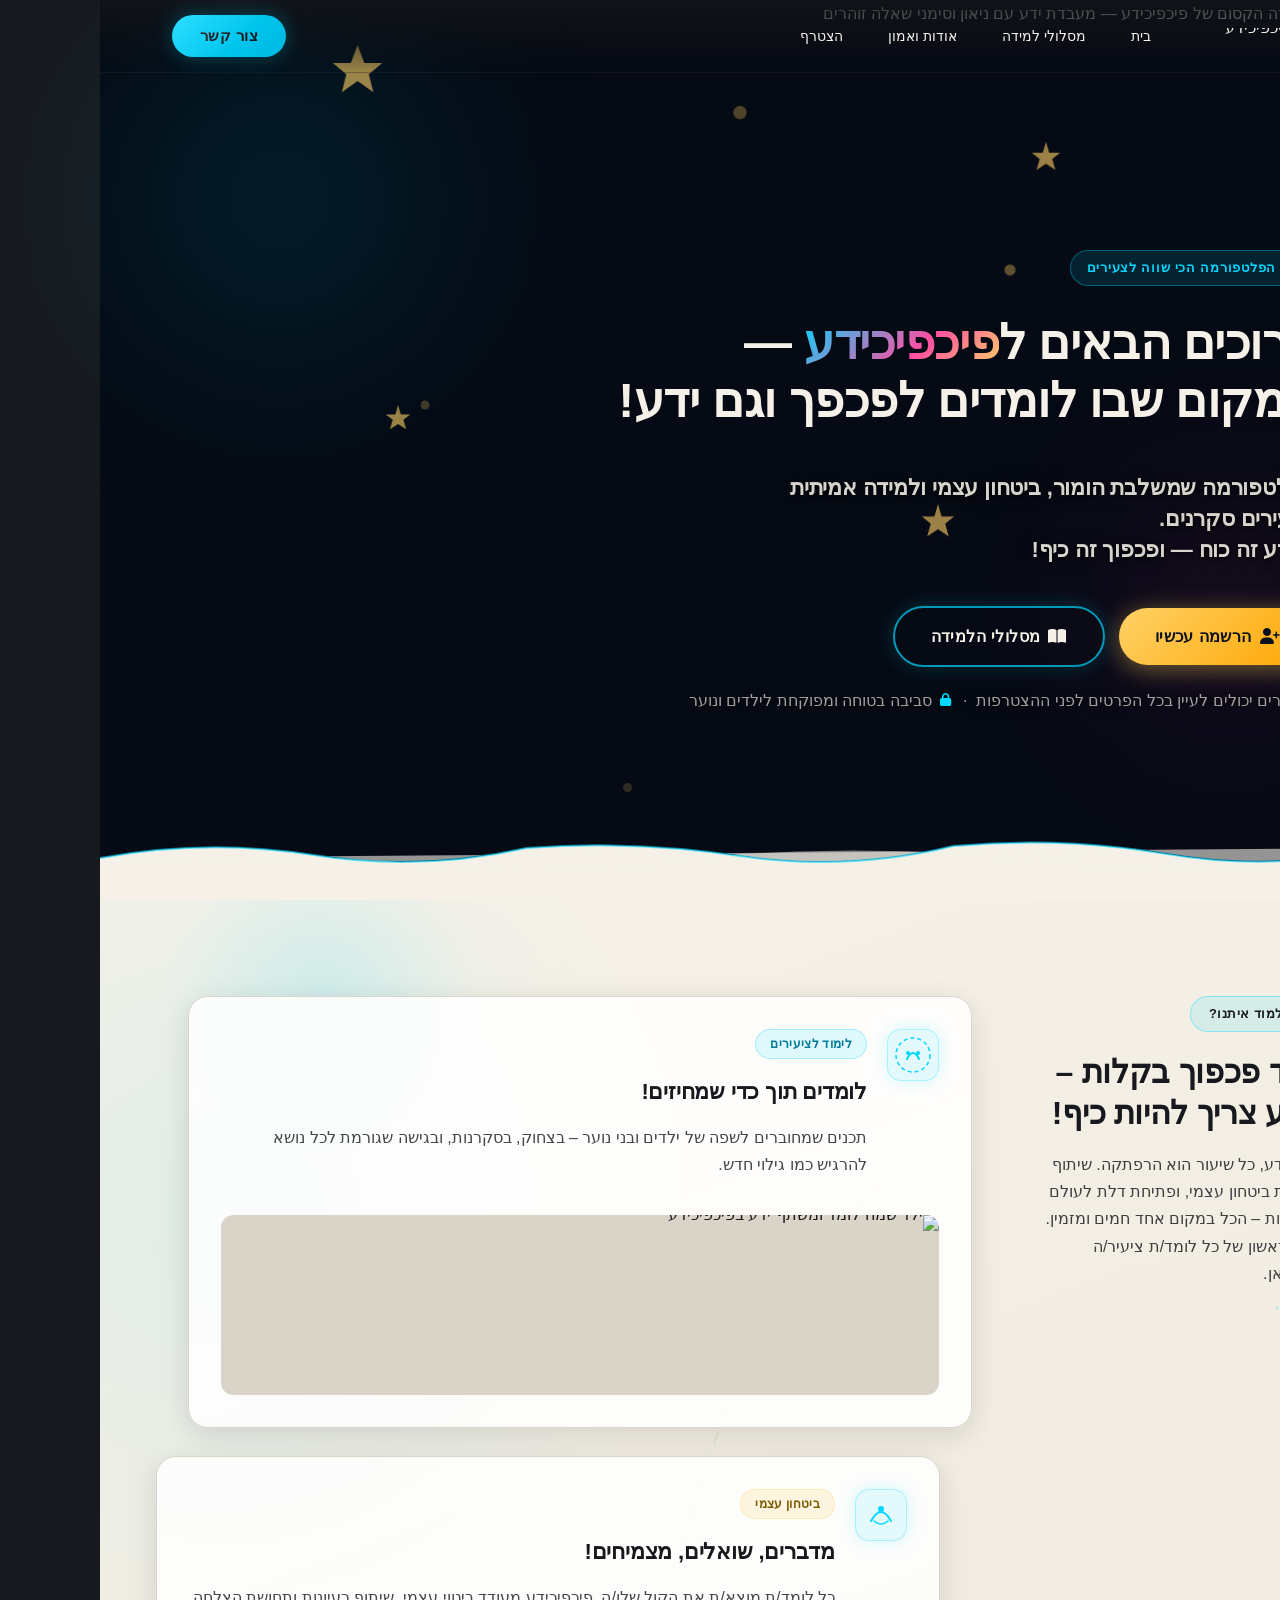
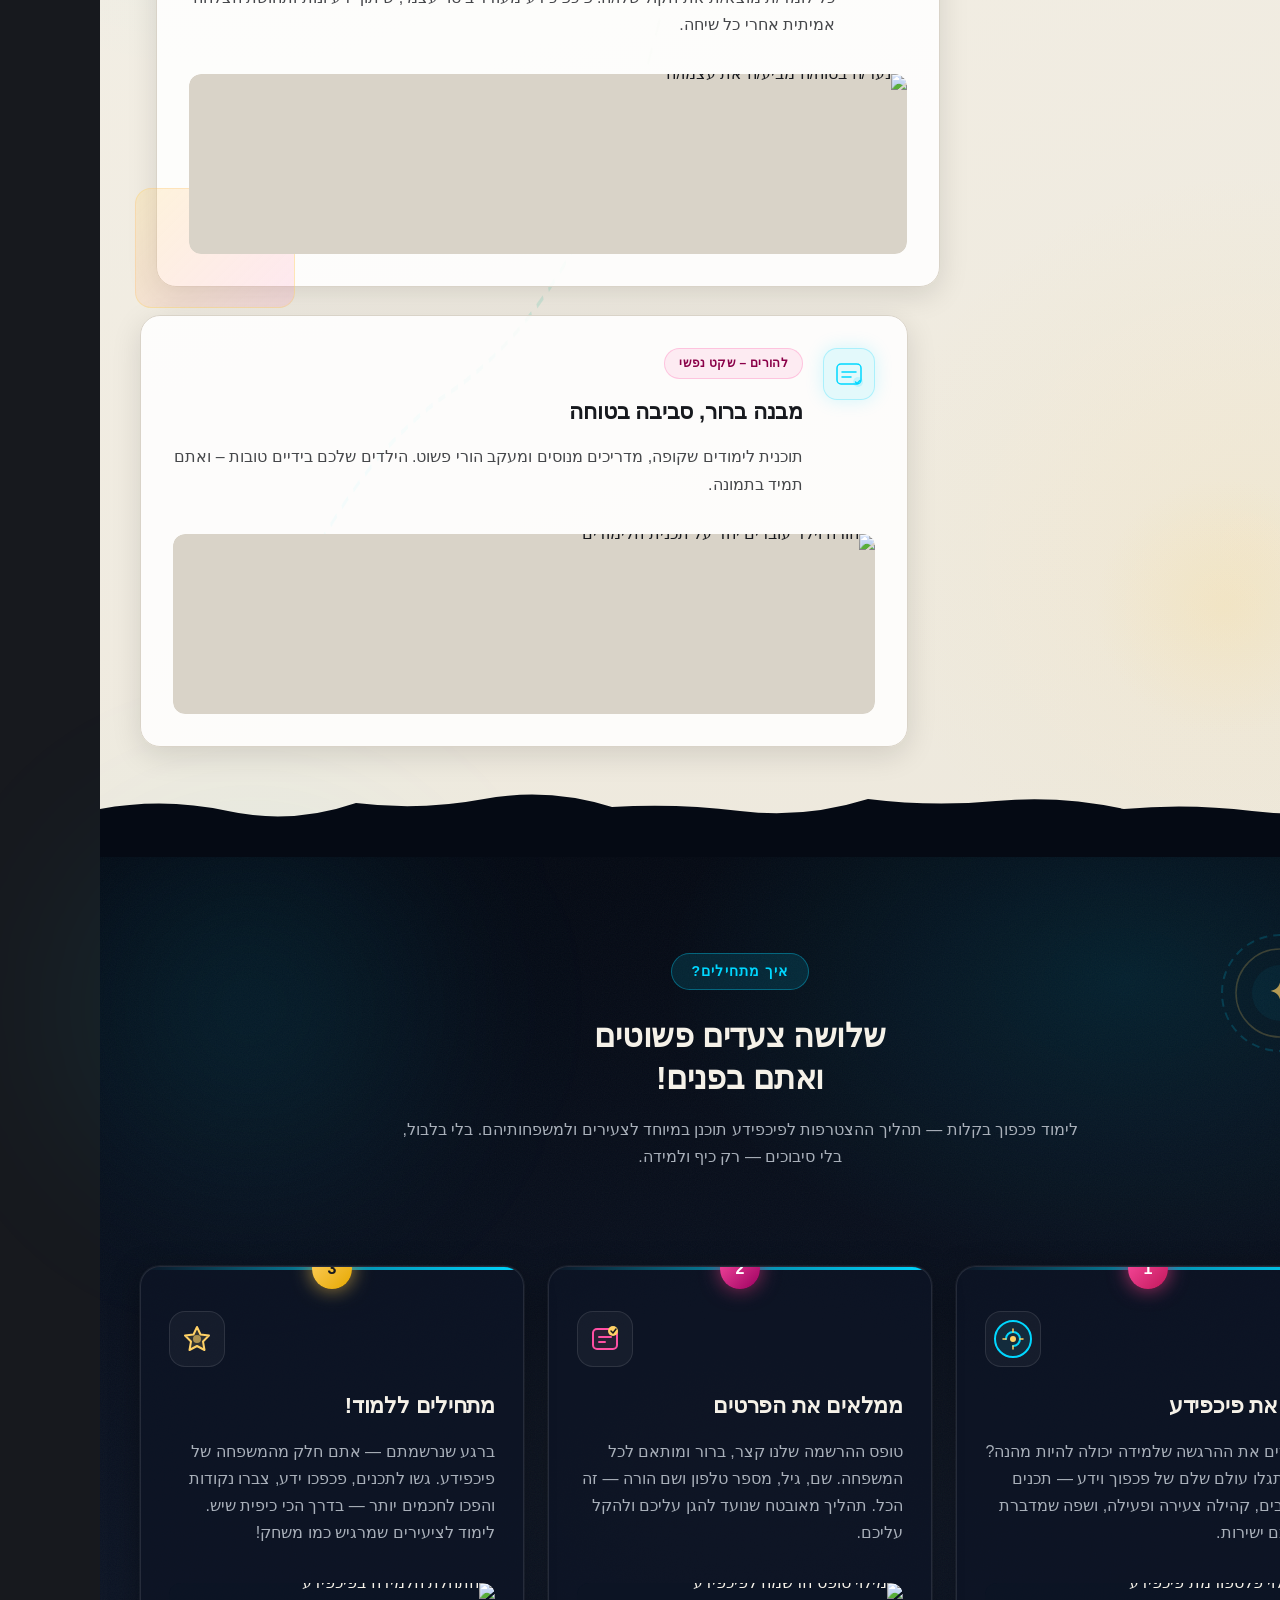
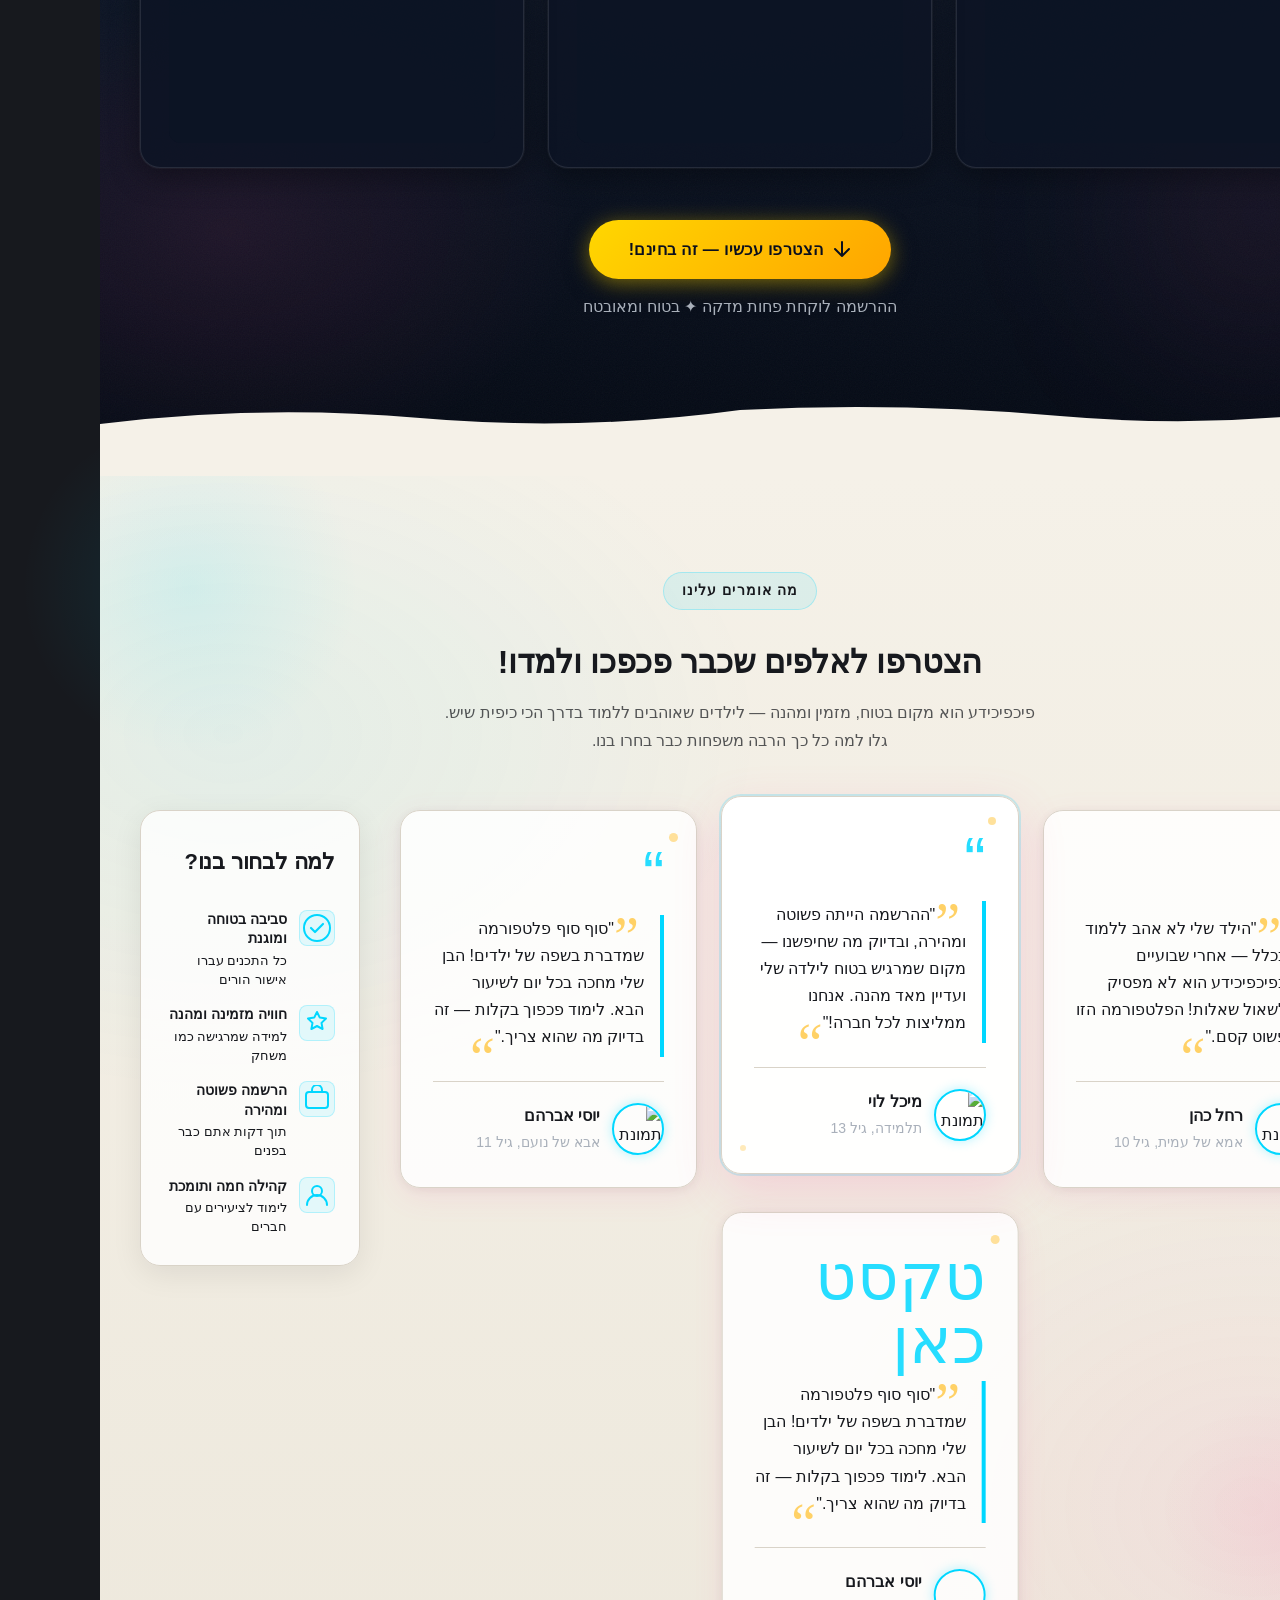
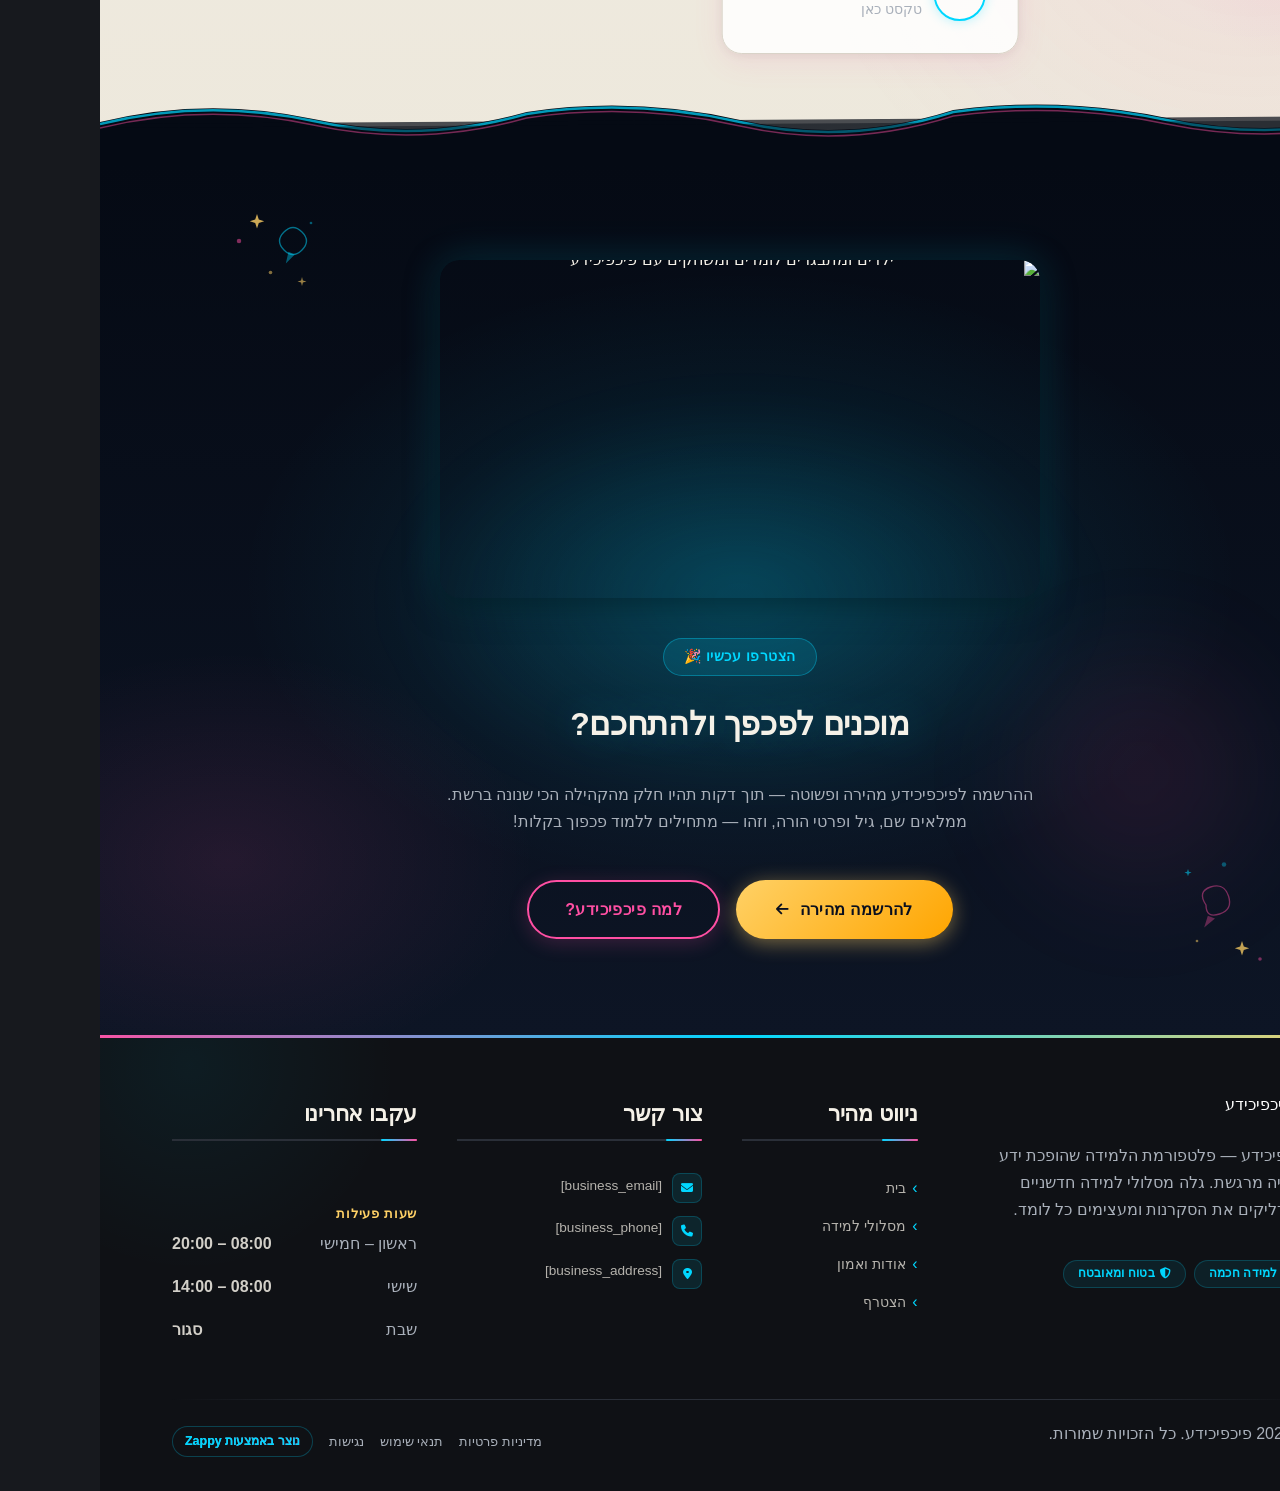
==== commit 741c1a5f: "Background sync: Progressive GitHub Sync" ====
--- a/public/index.html
+++ b/public/index.html
@@ -1 +1 @@
-<!doctype html><html dir="rtl" lang="he"><head><meta charset="UTF-8"><meta content="width=device-width,initial-scale=1" name="viewport"><meta content="index, follow" name="robots"><title>פכפך, למד, גדל — פיכפיכידע</title><meta content="פיכפיכידע הוא המקום שבו לימוד פכפוך בקלות הופך להרפתקה! ציעירים סקרנים מגלים עולם של ידע, כיף ואתגרים. הצטרף עכשיו ותתחיל לפכפך!" name="description"><meta content="לימוד פכפוך בקלות, לימוד לציעירים, פלטפורמת למידה לילדים, ידע בכיף" name="keywords"><link href="/assets/favicon.ico" rel="icon" type="image/x-icon"><link href="/assets/favicon-16x16.png" rel="icon" type="image/png" sizes="16x16"><link href="/assets/favicon-32x32.png" rel="icon" type="image/png" sizes="32x32"><link href="/assets/favicon-48x48.png" rel="icon" type="image/png" sizes="48x48"><link href="/assets/favicon-192x192.png" rel="icon" type="image/png" sizes="192x192"><link href="/assets/favicon-512x512.png" rel="icon" type="image/png" sizes="512x512"><link href="/assets/apple-touch-icon.png" rel="apple-touch-icon"><script>!function(){"use strict";var t="2b10e347-bd58-4c3b-b176-7caaf555684d",e="https://api.zappy5.com/api/analytics/track",a=18e5,n=2592e6,o=!0,i=!0,r=!0;var s=function(){var e="zappy_visitor_"+t,a=null;try{if(a=localStorage.getItem(e)){var o=JSON.parse(a),i=Date.now();if(i-o.created<n)return o.lastSeen=i,localStorage.setItem(e,JSON.stringify(o)),o.id}}catch(t){console.warn("Zappy Analytics: LocalStorage not available")}var r="zv_"+Date.now()+"_"+Math.random().toString(36).substr(2,9);try{localStorage.setItem(e,JSON.stringify({id:r,created:Date.now(),lastSeen:Date.now()}))}catch(t){}return r}(),c=function(){var e="zappy_session_"+t,n=null;try{if(n=sessionStorage.getItem(e)){var o=JSON.parse(n),i=Date.now();if(i-o.timestamp<a)return o.timestamp=i,sessionStorage.setItem(e,JSON.stringify(o)),o.id}}catch(t){console.warn("Zappy Analytics: SessionStorage not available")}var r="zs_"+Date.now()+"_"+Math.random().toString(36).substr(2,9);try{sessionStorage.setItem(e,JSON.stringify({id:r,timestamp:Date.now()}))}catch(t){}return r}();function l(a,n){n=n||{};var o={website_id:t,event_type:a,page_path:window.location.pathname,referrer:document.referrer||"direct",visitor_id:s,session_id:c,metadata:n};if(navigator.sendBeacon){var i=new Blob([JSON.stringify(o)],{type:"application/json"});navigator.sendBeacon(e,i)}else fetch(e,{method:"POST",headers:{"Content-Type":"application/json"},body:JSON.stringify(o),keepalive:!0}).catch(function(t){console.warn("Zappy Analytics: Failed to track event",t)})}o&&l("pageview",{title:document.title,url:window.location.href}),i&&document.addEventListener("click",function(t){var e=t.target;if("BUTTON"===e.tagName||e.closest("button")){var a="BUTTON"===e.tagName?e:e.closest("button");l("click",{element:"button",text:a.textContent.trim().substring(0,100),id:a.id||null,class:a.className||null})}else if("A"===e.tagName||e.closest("a")){var n="A"===e.tagName?e:e.closest("a");l("navigation",{element:"link",text:n.textContent.trim().substring(0,100),href:n.href,external:n.hostname!==window.location.hostname})}},!0),r&&document.addEventListener("submit",function(t){var e=t.target;l("form_submit",{form_id:e.id||null,form_name:e.name||null,form_action:e.action||null,form_method:e.method||"GET"})},!0);var d=Date.now();window.addEventListener("beforeunload",function(){l("page_unload",{time_on_page:Math.floor((Date.now()-d)/1e3),page_path:window.location.pathname})}),window.zappyAnalytics={track:l,getVisitorId:function(){return s},getSessionId:function(){return c}}}()</script><meta content="פכפך, למד, גדל — פיכפיכידע" property="og:title"><meta content="פיכפיכידע הוא המקום שבו לימוד פכפוך בקלות הופך להרפתקה! ציעירים סקרנים מגלים עולם של ידע, כיף ואתגרים. הצטרף עכשיו ותתחיל לפכפך!" property="og:description"><meta content="summary_large_image" name="twitter:card"><meta content="פכפך, למד, גדל — פיכפיכידע" name="twitter:title"><meta content="פיכפיכידע הוא המקום שבו לימוד פכפוך בקלות הופך להרפתקה! ציעירים סקרנים מגלים עולם של ידע, כיף ואתגרים. הצטרף עכשיו ותתחיל לפכפך!" name="twitter:description"><meta content="website" property="og:type"><meta content="he_IL" property="og:locale"><link href="https://cdnjs.cloudflare.com/ajax/libs/font-awesome/6.4.0/css/all.min.css" rel="stylesheet"><style>.skip-link{position:absolute;top:0;left:0;transform:translateY(-200%);padding:12px 18px;background:var(--bg-dark,#1a1a1a);color:var(--text-light,#fff);font-weight:600;border-radius:0 0 8px 0;z-index:10000}.skip-link:focus{transform:none;outline:2px solid var(--ring,#fff);outline-offset:2px}:focus-visible{outline:2px solid var(--ring,currentColor);outline-offset:3px}</style><link href="/assets/favicon.ico" rel="icon" type="image/x-icon"><link href="/assets/favicon-16x16.png" rel="icon" type="image/png" sizes="16x16"><link href="/assets/favicon-32x32.png" rel="icon" type="image/png" sizes="32x32"><link href="/assets/favicon-48x48.png" rel="icon" type="image/png" sizes="48x48"><link href="/assets/favicon-192x192.png" rel="icon" type="image/png" sizes="192x192"><link href="/assets/favicon-512x512.png" rel="icon" type="image/png" sizes="512x512"><link href="/assets/apple-touch-icon.png" rel="apple-touch-icon"><link href="https://cdn.jsdelivr.net/npm/vanilla-cookieconsent@3/dist/cookieconsent.css" rel="stylesheet"><script src="https://cdn.jsdelivr.net/npm/vanilla-cookieconsent@3/dist/cookieconsent.umd.js"></script><script src="https://cdn.jsdelivr.net/gh/mickidum/acc_toolbar/acctoolbar/acctoolbar.min.js"></script><link href="/styles.css" rel="stylesheet"><style id="zappy-dropdown-submenu-styles">#navMenu li:has(.sub-menu),.nav-menu li:has(.sub-menu),.navbar li:has(.sub-menu),nav li:has(.sub-menu){position:relative}#navMenu .sub-menu,.nav-menu .sub-menu,.navbar .sub-menu,nav .sub-menu{display:block!important;position:absolute!important;top:100%;left:0;min-width:220px;background:#fff;border-radius:8px;box-shadow:0 8px 25px rgba(0,0,0,.15);padding:8px 0;opacity:0;visibility:hidden;transform:translateY(10px);transition:all .3s ease;z-index:1000;list-style:none;pointer-events:none}#navMenu li:hover>.sub-menu,.nav-menu li:hover>.sub-menu,.navbar li:hover>.sub-menu,nav li:hover>.sub-menu{opacity:1!important;visibility:visible!important;transform:translateY(0)!important;pointer-events:auto!important}.sub-menu li{list-style:none;margin:0;padding:0}.sub-menu a{display:block!important;padding:10px 16px!important;color:var(--text-dark,#333)!important;font-weight:500;text-decoration:none;white-space:nowrap;transition:background-color .2s}.sub-menu .zappy-nav-child>a{padding-left:28px!important;font-size:.9em!important;opacity:.85!important}[dir=rtl] .sub-menu .zappy-nav-child>a,html[lang=ar] .sub-menu .zappy-nav-child>a,html[lang=he] .sub-menu .zappy-nav-child>a{padding-left:10px!important;padding-right:28px!important}.sub-menu .zappy-nav-parent>a{font-weight:600!important}.sub-menu a:hover{background-color:#f5f5f5}[dir=rtl] .nav-menu .sub-menu,[dir=rtl] .navbar .sub-menu,[dir=rtl] nav .sub-menu,html[lang=ar] .nav-menu .sub-menu,html[lang=ar] .navbar .sub-menu,html[lang=ar] nav .sub-menu,html[lang=he] .nav-menu .sub-menu,html[lang=he] .navbar .sub-menu,html[lang=he] nav .sub-menu{left:auto!important;right:0!important}.sub-menu:empty,.sub-menu:not(:has(li)):not(:has(> a)),.sub-menu:not(:has(li:not(.zappy-hidden-menu-item))):not(:has(> a)){display:none!important;opacity:0!important;visibility:hidden!important;pointer-events:none!important}li:has(.menu-group-title):hover>.sub-menu{opacity:1!important;visibility:visible!important;transform:translateY(0)!important;pointer-events:auto!important}#navMenu>li>.menu-group-title,.nav-menu>li>.menu-group-title{display:inline-block;padding:.5rem 1rem;cursor:default;user-select:none}@media (max-width:768px){#navMenu .sub-menu,.nav-menu .sub-menu,.navbar .sub-menu,nav .sub-menu{position:static!important;transform:none!important;box-shadow:none!important;background:0 0!important;max-height:0;overflow:hidden;opacity:0;visibility:hidden;transition:max-height .3s ease,opacity .3s ease;padding:0!important;border-radius:0!important}#navMenu .sub-menu.mobile-expanded,.nav-menu .sub-menu.mobile-expanded,.navbar .sub-menu.mobile-expanded{max-height:none!important;overflow-y:visible!important;opacity:1!important;visibility:visible!important;padding:8px 0 8px 16px!important}[dir=rtl] .sub-menu.mobile-expanded,html[lang=he] .sub-menu.mobile-expanded{padding:8px 16px 8px 0!important}#navMenu li:hover>.sub-menu,.nav-menu li:hover>.sub-menu,.navbar li:hover>.sub-menu,nav li:hover>.sub-menu{opacity:0;visibility:hidden;pointer-events:none}#navMenu li>.sub-menu.mobile-expanded,.nav-menu li>.sub-menu.mobile-expanded,.navbar li>.sub-menu.mobile-expanded,nav li>.sub-menu.mobile-expanded{opacity:1!important;visibility:visible!important;pointer-events:auto!important}#navMenu li:has(.sub-menu),.nav-menu li:has(.sub-menu),.navbar li:has(.sub-menu),nav li:has(.sub-menu){display:flex!important;flex-wrap:wrap!important;align-items:center!important;position:relative!important;min-height:44px!important}#navMenu li:has(.sub-menu)>a,.nav-menu li:has(.sub-menu)>a,.navbar li:has(.sub-menu)>a,nav li:has(.sub-menu)>a{flex:1!important;min-width:0!important}#navMenu li:has(.sub-menu)>.menu-group-title,.nav-menu li:has(.sub-menu)>.menu-group-title,.navbar li:has(.sub-menu)>.menu-group-title,nav li:has(.sub-menu)>.menu-group-title{flex:1!important;min-width:0!important;padding:0!important;line-height:inherit!important}#navMenu li:has(.sub-menu)>.sub-menu,.nav-menu li:has(.sub-menu)>.sub-menu,.navbar li:has(.sub-menu)>.sub-menu,nav li:has(.sub-menu)>.sub-menu{flex-basis:100%!important;width:100%!important}#navMenu li:has(.sub-menu)>a [class*=arrow],#navMenu li:has(.sub-menu)>a [class*=chevron],.nav-menu li:has(.sub-menu)>a .fa-angle-down,.nav-menu li:has(.sub-menu)>a .fa-chevron-down,.nav-menu li:has(.sub-menu)>a [class*=arrow],.nav-menu li:has(.sub-menu)>a [class*=chevron],nav li:has(.sub-menu)>a [class*=arrow],nav li:has(.sub-menu)>a [class*=chevron]{display:none!important;visibility:hidden!important}.mobile-submenu-toggle{display:flex!important;align-items:center!important;justify-content:center!important;width:44px!important;height:auto!important;background:0 0!important;border:none!important;cursor:pointer!important;color:var(--text-light)!important;position:static!important;flex-shrink:0!important;align-self:stretch!important;z-index:2!important;padding:0!important;margin:0!important}.mobile-submenu-toggle::after{content:''!important;width:0!important;height:0!important;border-left:6px solid transparent!important;border-right:6px solid transparent!important;border-top:7px solid currentColor!important;transition:transform .3s ease!important}.mobile-submenu-toggle.expanded::after{transform:rotate(180deg)!important}.sub-menu a{padding:10px 0!important;display:block!important;color:var(--text-light)!important;white-space:normal!important}.sub-menu .zappy-nav-child>a{padding-left:28px!important;font-size:.9em!important;opacity:.85!important}[dir=rtl] .sub-menu .zappy-nav-child>a,html[lang=ar] .sub-menu .zappy-nav-child>a,html[lang=he] .sub-menu .zappy-nav-child>a{padding-left:0!important;padding-right:28px!important}.sub-menu .zappy-nav-parent>a{font-weight:600!important}#navMenu.active,.nav-menu.active{max-width:100vw!important;overflow-x:hidden!important;box-sizing:border-box!important}.navbar .sub-menu li a,.zappy-products-dropdown .sub-menu a,nav.navbar .sub-menu li a{color:var(--text-light)!important}}@media (min-width:769px){.mobile-submenu-toggle{display:none!important}}</style><style id="zappy-widget-visibility">html[dir=rtl] .whatsapp-float{right:20px!important;left:auto!important}html:not([dir]) .whatsapp-float,html[dir=ltr] .whatsapp-float{left:20px!important;right:auto!important}html[dir=rtl] #mic-access-tool-general-button,html[dir=rtl] #mic-init-access-tool #mic-access-tool-general-button,html[dir=rtl] #mic-init-access-tool .mic-access-tool-general-button,html[dir=rtl] ._access-icon,html[dir=rtl] .mic-access-tool-general-button{left:20px!important;right:auto!important}html:not([dir]) #mic-access-tool-general-button,html:not([dir]) #mic-init-access-tool #mic-access-tool-general-button,html:not([dir]) #mic-init-access-tool .mic-access-tool-general-button,html:not([dir]) ._access-icon,html:not([dir]) .mic-access-tool-general-button,html[dir=ltr] #mic-access-tool-general-button,html[dir=ltr] #mic-init-access-tool #mic-access-tool-general-button,html[dir=ltr] #mic-init-access-tool .mic-access-tool-general-button,html[dir=ltr] ._access-icon,html[dir=ltr] .mic-access-tool-general-button{right:20px!important;left:auto!important}@media (max-width:768px){.whatsapp-float{display:flex!important}}@media (min-width:769px){.whatsapp-float{display:flex!important}}@media (max-width:768px){#mic-access-tool-general-button,#mic-init-access-tool #mic-access-tool-general-button,#mic-init-access-tool .mic-access-tool-general-button,._access-icon,.mic-access-tool-general-button{display:flex!important;visibility:visible!important;opacity:1!important;pointer-events:auto!important}#mic-access-tool-box.opened-mic-access-tool,#mic-init-access-tool #mic-access-tool-box.opened-mic-access-tool,.mic-access-tool-box.opened-mic-access-tool{visibility:visible!important;opacity:1!important;pointer-events:auto!important}}@media (min-width:769px){#mic-access-tool-general-button,#mic-init-access-tool #mic-access-tool-general-button,#mic-init-access-tool .mic-access-tool-general-button,._access-icon,.mic-access-tool-general-button{display:flex!important;visibility:visible!important;opacity:1!important;pointer-events:auto!important}#mic-access-tool-box.opened-mic-access-tool,#mic-init-access-tool #mic-access-tool-box.opened-mic-access-tool,.mic-access-tool-box.opened-mic-access-tool{visibility:visible!important;opacity:1!important;pointer-events:auto!important}}</style></head><body><a href="#main" class="skip-link">דלג לתוכן הראשי</a><nav class="navbar" dir="rtl"><button aria-label="Menu" class="mobile-toggle" id="mobileToggle"><svg viewBox="0 0 24 24" fill="none" height="24" width="24" class="hamburger-icon"><path d="M3 12h18M3 6h18M3 18h18" stroke="currentColor" stroke-width="2" stroke-linecap="round"></path></svg> <svg viewBox="0 0 24 24" fill="none" height="24" width="24" class="close-icon" style="display:none"><path d="M18 6L6 18M6 6l12 12" stroke="currentColor" stroke-width="2" stroke-linecap="round"></path></svg></button> <button aria-label="Call" class="phone-header-btn" data-phone="[business_phone]"><svg viewBox="0 0 24 24" fill="currentColor" height="20" width="20"><path d="M22 16.92v3a2 2 0 0 1-2.18 2 19.79 19.79 0 0 1-8.63-3.07 19.5 19.5 0 0 1-6-6 19.79 19.79 0 0 1-3.07-8.67A2 2 0 0 1 4.11 2h3a2 2 0 0 1 2 1.72 12.84 12.84 0 0 0 .7 2.81 2 2 0 0 1-.45 2.11L8.09 9.91a16 16 0 0 0 6 6l1.27-1.27a2 2 0 0 1 2.11-.45 12.84 12.84 0 0 0 2.81.7A2 2 0 0 1 22 16.92z"></path></svg></button><div class="nav-container"><div class="nav-right-group"><div class="nav-brand"><a href="/" class="logo-link"><img alt="פיכפיכידע" src="/assets/site-----image-1.webp" class="logo"></a></div><ul class="nav-menu" id="navMenu"><li><a href="/">בית</a></li><li><a href="/learning-tracks">מסלולי למידה</a></li><li><a href="/about">אודות ואמון</a></li><li><a href="/join">הצטרף</a></li></ul></div><div class="nav-cta-container"><a href="/contact" class="nav-cta-btn">צור קשר</a></div></div></nav><script>window.addEventListener("load",function(){const e=document.querySelector(".navbar, nav, header");if(!e)return void console.log("[Navbar] Navbar element not found");let t=document.getElementById("mobileToggle")||document.querySelector(".mobile-toggle")||document.querySelector(".hamburger")||document.querySelector(".hamburger-menu")||document.querySelector(".menu-toggle")||document.querySelector(".burger-menu")||document.querySelector('[aria-label="Menu"]')||document.querySelector('[aria-label="תפריט"]');const n=document.querySelector(".phone-header-btn"),o=window.getComputedStyle(e);let r=o.backgroundColor;if(console.log("[Navbar] Initial navbar background:",r),"transparent"===r||"rgba(0, 0, 0, 0)"===r||r.startsWith("rgba")&&r.includes(", 0)")){const e=o.backgroundImage;if(e&&"none"!==e)console.log("[Navbar] Navbar has background image/gradient, using dark text"),r="rgb(240, 240, 240)";else{const e=window.getComputedStyle(document.body).backgroundColor;console.log("[Navbar] Navbar transparent, using body background:",e),r=e}}const a=r.match(/\d+/g);if(a&&a.length>=3){const e=(.299*parseInt(a[0])+.587*parseInt(a[1])+.114*parseInt(a[2]))/255;console.log("[Navbar] Mobile button colors preserved from Claude CSS (luminance:",e.toFixed(2)+")");const o=document.createElement("style");o.id="zappy-mobile-nav-fix";document.documentElement.lang;document.documentElement.dir,o.textContent='\n        /* Hide mobile buttons on desktop, show only on mobile */\n        @media (min-width: 769px) {\n          .mobile-toggle,\n          .phone-header-btn {\n            display: none !important;\n          }\n        }\n        \n        /* Show and position mobile buttons correctly on mobile */\n        @media (max-width: 768px) {\n          .navbar,\n          nav.navbar {\n            min-height: 70px !important;\n          }\n\n          .mobile-toggle,\n          .phone-header-btn {\n            position: absolute !important;\n            top: 0 !important;\n            bottom: 0 !important;\n            margin-top: auto !important;\n            margin-bottom: auto !important;\n            transform: none !important;\n            z-index: 1001 !important;\n            display: flex !important;\n            align-items: center !important;\n            justify-content: center !important;\n            width: 36px !important;\n            height: 36px !important;\n            border-radius: 50% !important;\n            border: none !important;\n            cursor: pointer !important;\n            padding: 6px !important;\n            background: none !important;\n            color: var(--nav-text, var(--text-light)) !important;\n            touch-action: manipulation !important;\n            -webkit-tap-highlight-color: transparent !important;\n          }\n\n          html[data-zappy-site-type="ecommerce"] .phone-header-btn,\n          body[data-zappy-site-type="ecommerce"] .phone-header-btn,\n          html[data-zappy-site-type="ecommerce"] header .phone-header-btn,\n          html[data-zappy-site-type="ecommerce"] nav .phone-header-btn {\n            display: none !important;\n            visibility: hidden !important;\n            width: 0 !important;\n            height: 0 !important;\n            min-width: 0 !important;\n            overflow: hidden !important;\n          }\n          \n          /* LTR positioning (default): hamburger LEFT, phone RIGHT */\n          html:not([dir="rtl"]):not([lang="he"]):not([lang="ar"]) .mobile-toggle,\n          html[dir="ltr"] .mobile-toggle {\n            left: 12px !important;\n            right: auto !important;\n          }\n          html:not([dir="rtl"]):not([lang="he"]):not([lang="ar"]) .phone-header-btn,\n          html[dir="ltr"] .phone-header-btn {\n            right: 12px !important;\n            left: auto !important;\n          }\n          \n          /* RTL positioning: hamburger RIGHT, phone LEFT */\n          html[dir="rtl"] .mobile-toggle,\n          html[lang="he"] .mobile-toggle,\n          html[lang="ar"] .mobile-toggle {\n            right: 12px !important;\n            left: auto !important;\n          }\n          html[dir="rtl"] .phone-header-btn,\n          html[lang="he"] .phone-header-btn,\n          html[lang="ar"] .phone-header-btn {\n            left: 12px !important;\n            right: auto !important;\n          }\n          \n          /* CRITICAL: Ensure nav-container has min-height on mobile */\n          /* All children are positioned absolutely/fixed on mobile, so height:auto collapses to 0 */\n          .nav-container {\n            min-height: 70px !important;\n            position: relative !important;\n          }\n          \n          /* Ensure SVG icons are properly sized and inherit color */\n          .mobile-toggle svg,\n          .phone-header-btn svg {\n            width: 24px !important;\n            height: 24px !important;\n            /* Don\'t force display - let JavaScript control hamburger/close toggle */\n          }\n          \n          /* Reset nav-cta-container on mobile - remove desktop box-shadow/padding */\n          /* that creates a visible ghost box when CTA button is hidden */\n          .nav-cta-container {\n            box-shadow: none !important;\n            padding: 0 !important;\n          }\n          \n          /* Hide nav-cta-container entirely on mobile when there\'s no lang-switcher */\n          /* (only the CTA button is inside, and it\'s hidden on mobile) */\n          .nav-cta-container:not(:has(.lang-switcher)) {\n            display: none !important;\n          }\n          \n          /* CRITICAL: Prevent hero image fade gradient from bleeding over headline text */\n          /* The .image-fade-gradient has bottom: -30px (extends below parent) */\n          /* On mobile stacked layout, this overlaps the h1 text below the image */\n          .hero-image-column {\n            overflow: hidden !important;\n          }\n          .image-fade-gradient {\n            bottom: 0 !important;\n          }\n          \n          /* Hide desktop language switcher on mobile - hamburger menu handles it */\n          /* High specificity to override stored CSS */\n          .lang-switcher,\n          .nav-cta-container .lang-switcher,\n          .nav-container .lang-switcher,\n          .navbar .lang-switcher,\n          .navbar .nav-cta-container .lang-switcher {\n            display: none !important;\n          }\n        }\n      ';const r=document.getElementById("zappy-mobile-nav-fix");r&&r.remove(),document.head.appendChild(o),console.log("[Navbar] Critical CSS injected for mobile nav positioning");const i=window.innerWidth<=768;if(t){const e=t.querySelector(".hamburger-icon"),n=t.querySelector(".close-icon");e&&(e.style.setProperty("width","24px","important"),e.style.setProperty("height","24px","important"),e.style.setProperty("display","block","important")),n&&(n.style.setProperty("width","24px","important"),n.style.setProperty("height","24px","important"),n.style.setProperty("display","none","important")),i?(t.style.setProperty("position","absolute","important"),t.style.setProperty("top","0","important"),t.style.setProperty("bottom","0","important"),t.style.setProperty("margin-top","auto","important"),t.style.setProperty("margin-bottom","auto","important"),t.style.setProperty("transform","none","important"),t.style.setProperty("z-index","1001","important"),t.style.removeProperty("left"),t.style.removeProperty("right"),console.log("[Navbar] Mobile toggle positioning applied (mobile viewport)")):(t.style.removeProperty("position"),t.style.removeProperty("top"),t.style.removeProperty("transform"),t.style.removeProperty("z-index"),t.style.removeProperty("left"),t.style.removeProperty("right"),console.log("[Navbar] Desktop viewport - cleared mobile toggle inline positioning"))}if(n){const e=n.querySelector("svg");e&&(e.style.width="24px",e.style.height="24px",e.setAttribute("width","24"),e.setAttribute("height","24")),i?(n.style.setProperty("position","absolute","important"),n.style.setProperty("top","0","important"),n.style.setProperty("bottom","0","important"),n.style.setProperty("margin-top","auto","important"),n.style.setProperty("margin-bottom","auto","important"),n.style.setProperty("transform","none","important"),n.style.setProperty("z-index","1001","important"),n.style.removeProperty("left"),n.style.removeProperty("right"),console.log("[Navbar] Phone button positioning applied (mobile viewport)")):(n.style.removeProperty("position"),n.style.removeProperty("top"),n.style.removeProperty("transform"),n.style.removeProperty("z-index"),n.style.removeProperty("left"),n.style.removeProperty("right"),console.log("[Navbar] Desktop viewport - cleared phone button inline positioning"))}}else console.log("[Navbar] Could not parse background color:",r);t=document.getElementById("mobileToggle")||document.querySelector(".mobile-toggle")||document.querySelector(".hamburger")||document.querySelector(".hamburger-menu")||document.querySelector(".menu-toggle")||document.querySelector(".burger-menu")||document.querySelector('[aria-label="Menu"]')||document.querySelector('[aria-label="תפריט"]');const i=document.getElementById("navMenu")||document.querySelector(".nav-menu")||document.querySelector(".nav-links")||document.querySelector("nav ul:not(.submenu)");if(!t||!i)return void console.log("[Navbar] Mobile toggle or menu not found:",{toggle:!!t,menu:!!i});i.id||(i.id="navMenu"),console.log("[Navbar] Initializing mobile menu...");const l=t.cloneNode(!0);t.parentNode.replaceChild(l,t);var s=0;function p(e){var t=Date.now();t-s<300||(s=t,function(e){e.preventDefault(),e.stopPropagation();const t=l.querySelector(".hamburger-icon"),n=l.querySelector(".close-icon");i.classList.contains("active")?(i.classList.remove("active"),t&&t.style.setProperty("display","block","important"),n&&n.style.setProperty("display","none","important"),document.body.style.overflow="",console.log("[Navbar] Menu closed")):(i.classList.add("active"),t&&t.style.setProperty("display","none","important"),n&&n.style.setProperty("display","block","important"),document.body.style.overflow="hidden",console.log("[Navbar] Menu opened"))}(e))}l.addEventListener("click",p),l.addEventListener("touchend",p),i.querySelectorAll("a").forEach(function(e){e.addEventListener("click",function(){if("#"===this.getAttribute("href"))return;const e=l.querySelector(".hamburger-icon"),t=l.querySelector(".close-icon");i.classList.remove("active"),e&&e.style.setProperty("display","block","important"),t&&t.style.setProperty("display","none","important"),document.body.style.overflow="",console.log("[Navbar] Menu closed (link clicked)")})});var m=i.querySelectorAll(".dropdown-toggle");m.forEach(function(e){e.addEventListener("click",function(e){e.preventDefault(),e.stopPropagation();var t=this.closest(".nav-dropdown");t&&(t.parentNode.querySelectorAll(".nav-dropdown.open").forEach(function(e){e!==t&&e.classList.remove("open")}),t.classList.toggle("open"),console.log("[Navbar] Dropdown toggled:",t.classList.contains("open")?"open":"closed"))})}),document.addEventListener("click",function(e){e.target.closest(".nav-dropdown")||document.querySelectorAll(".nav-dropdown.open").forEach(function(e){e.classList.remove("open")})}),console.log("[Navbar] Dropdown handlers initialized for "+m.length+" dropdowns"),n&&n.addEventListener("click",function(){const e=document.querySelectorAll('a[href^="tel:"]'),t=e.length>0?e[0].getAttribute("href").replace("tel:",""):"[business_phone]";window.location.href="tel:"+t,console.log("[Navbar] Phone button clicked")}),console.log("[Navbar] Mobile menu initialized successfully")})</script><main id="main"><section class="index-hero-section" data-band-index="0" data-layout-spec="בית-hero" dir="rtl" data-hero-type="fullscreen-scrim"><div class="index-hero-bg"><img alt="מרחב הלמידה הקסום של פיכפיכידע — מעבדת ידע עם ניאון וסימני שאלה זוהרים" src="/assets/site-index-hero-image-1.webp" data-context="Dark cinematic educational lab atmosphere for a Hebrew youth learning platform called פיכפיכידע. A moody dark room filled with glowing neon speech bubbles, floating notebook sketches, colorful knowledge badges, and doodle-style learning icons. Neon cyan and magenta light streaks illuminate the scene. Scattered glowing stars and sparkle particles float in the air. The overall mood is imaginative, energetic, and premium — like a magical after-hours idea lab for curious kids and teens. Ultra-wide cinematic composition, 16:9, dark navy and deep black tones with vivid neon accents." data-placeholder="index-hero-image-1" height="810" loading="eager" width="1440" data-hero-bg="true" fetchpriority="high"></div><div class="index-hero-scrim" aria-hidden="true"></div><div class="index-hero-orb index-hero-orb--cyan" aria-hidden="true"></div><div class="index-hero-orb index-hero-orb--pink" aria-hidden="true"></div><svg viewBox="0 0 400 400" xmlns="http://www.w3.org/2000/svg" aria-hidden="true" data-no-icon-edit="true" class="index-hero-sparkles"><g fill="#FFD166" opacity="0.75"><polygon points="30,20 33,28 41,28 35,33 37,41 30,36 23,41 25,33 19,28 27,28"></polygon><polygon points="340,60 342,67 349,67 344,71 346,78 340,74 334,78 336,71 331,67 338,67" transform="scale(0.7) translate(140,30)"></polygon><polygon points="80,300 82,307 89,307 84,311 86,318 80,314 74,318 76,311 71,307 78,307" transform="scale(0.6)"></polygon><polygon points="360,280 362,287 369,287 364,291 366,298 360,294 354,298 356,291 351,287 358,287" transform="scale(0.8)"></polygon><circle cx="200" cy="50" r="3" opacity="0.5"></circle><circle cx="60" cy="180" r="2" opacity="0.4"></circle><circle cx="320" cy="120" r="2.5" opacity="0.6"></circle><circle cx="150" cy="350" r="2" opacity="0.3"></circle></g></svg><div class="index-hero-container"><div class="index-hero-content"><div class="index-hero-badge"><i class="fa-solid fa-star" aria-hidden="true"></i> <span>הפלטפורמה הכי שווה לצעירים</span></div><h1 class="index-hero-title">ברוכים הבאים ל<span class="index-hero-title-accent">פיכפיכידע</span> —<br>המקום שבו לומדים לפכפך וגם ידע!</h1><h3 class="index-hero-subtitle">הפלטפורמה שמשלבת הומור, ביטחון עצמי ולמידה אמיתית לצעירים סקרנים.<br>כי ידע זה כוח — ופכפוך זה כיף!</h3><div class="index-hero-ctas"><a href="/register" class="index-hero-btn index-hero-btn--primary"><i class="fa-solid fa-user-plus" aria-hidden="true"></i> הרשמה עכשיו </a><a href="/tracks" class="index-hero-btn index-hero-btn--secondary"><i class="fa-solid fa-book-open" aria-hidden="true"></i> מסלולי הלמידה</a></div><p class="index-hero-trust"><i class="fa-solid fa-shield-halved" aria-hidden="true"></i> הורים יכולים לעיין בכל הפרטים לפני ההצטרפות &nbsp;·&nbsp; <i class="fa-solid fa-lock" aria-hidden="true"></i> סביבה בטוחה ומפוקחת לילדים ונוער</p></div></div><div class="index-hero-divider-wrapper"><svg viewBox="0 0 1440 90" xmlns="http://www.w3.org/2000/svg" aria-hidden="true" data-no-icon-edit="true" preserveAspectRatio="none"><path d="M0,90 L0,48 Q120,28 240,45 T480,38 Q600,30 720,46 T960,36 Q1080,26 1200,44 T1440,38 L1440,90 Z" fill="var(--bg-light)"></path><path d="M0,90 L0,55 Q180,38 360,54 T720,44 Q900,34 1080,52 T1440,46 L1440,90 Z" fill="var(--bg-light)" opacity="0.5"></path><path d="M0,48 Q120,28 240,45 T480,38 Q600,30 720,46 T960,36 Q1080,26 1200,44 T1440,38" stroke="#00D7FF" stroke-width="2" fill="var(--bg-light)" opacity="0.6"></path></svg></div></section><section class="index-benefits-section" data-band-index="1" data-layout-spec="בית-benefits" dir="rtl"><div class="ibs-orb ibs-orb--cyan" aria-hidden="true"></div><div class="ibs-orb ibs-orb--gold" aria-hidden="true"></div><div class="ibs-container"><div class="ibs-intro"><span class="ibs-pill-label">למה ללמוד איתנו?</span><h2 class="ibs-heading">לימוד פכפוך בקלות –<br>כי ידע צריך להיות כיף!</h2><p class="ibs-body">בפיכפיכידע, כל שיעור הוא הרפתקה. שיתוף ידע, בניית ביטחון עצמי, ופתיחת דלת לעולם של סקרנות – הכל במקום אחד חמים ומזמין. הצעד הראשון של כל לומד/ת ציעיר/ה מתחיל כאן.</p><div class="ibs-pathway-dots" aria-hidden="true"><span></span><span></span><span></span><span></span><span></span></div></div><div class="ibs-cards-area"><article class="ibs-card ibs-card--1"><div class="ibs-card-icon-wrap"><svg viewBox="0 0 36 36" xmlns="http://www.w3.org/2000/svg" aria-hidden="true" fill="none" height="36" width="36" data-element-type="icon" data-icon-type="svg"><circle cx="18" cy="18" r="17" stroke="currentColor" stroke-width="1.5" stroke-dasharray="4 3"></circle><path d="M12 22 Q18 10 24 22" stroke="currentColor" stroke-width="2" stroke-linecap="round" fill="none"></path><circle cx="13" cy="16" r="2" fill="currentColor"></circle><circle cx="23" cy="16" r="2" fill="currentColor"></circle></svg></div><div class="ibs-card-content"><span class="ibs-card-badge ibs-card-badge--cyan">לימוד לציעירים</span><h3 class="ibs-card-title">לומדים תוך כדי שמחיזים!</h3><p>תכנים שמחוברים לשפה של ילדים ובני נוער – בצחוק, בסקרנות, ובגישה שגורמת לכל נושא להרגיש כמו גילוי חדש.</p></div><figure class="ibs-card-image-wrap"><img alt="ילד שמח לומד ומשתף ידע בפיכפיכידע" src="/assets/site-index-benefits-image-1.webp" data-context="Cheerful cartoon-style illustration of a young child or teen laughing and learning, surrounded by floating speech bubbles, colorful knowledge icons, and sparkle stars on a warm cream background. Educational platform, playful and energetic mood." data-placeholder="index-benefits-image-1" height="200" loading="lazy" width="340" decoding="async"></figure></article><article class="ibs-card ibs-card--2"><div class="ibs-backplate" aria-hidden="true"></div><div class="ibs-card-icon-wrap"><svg viewBox="0 0 36 36" xmlns="http://www.w3.org/2000/svg" aria-hidden="true" fill="none" height="36" width="36" data-element-type="icon" data-icon-type="svg"><path d="M8 24 Q18 6 28 24" stroke="currentColor" stroke-width="2" stroke-linecap="round" fill="none"></path><path d="M11 24 Q18 30 25 24" stroke="currentColor" stroke-width="1.5" stroke-linecap="round" fill="none"></path><circle cx="18" cy="12" r="3" fill="currentColor"></circle></svg></div><div class="ibs-card-content"><span class="ibs-card-badge ibs-card-badge--gold">ביטחון עצמי</span><h3 class="ibs-card-title">מדברים, שואלים, מצמיחים!</h3><p>כל לומד/ת מוצא/ת את הקול שלו/ה. פיכפיכידע מעודד ביטוי עצמי, שיתוף רעיונות ותחושת הצלחה אמיתית אחרי כל שיחה.</p></div><figure class="ibs-card-image-wrap"><img alt="נער/ה בטוח/ה מביע/ה את עצמו/ה" src="/assets/site-index-benefits-image-2.webp" data-context="Confident young teenager standing proudly with arms open, glowing speech bubble above their head, surrounded by floating gold stars and colorful knowledge badges. Warm, encouraging, premium educational platform aesthetic." data-placeholder="index-benefits-image-2" height="200" loading="lazy" width="340" decoding="async"></figure></article><article class="ibs-card ibs-card--3"><div class="ibs-card-icon-wrap"><svg viewBox="0 0 36 36" xmlns="http://www.w3.org/2000/svg" aria-hidden="true" fill="none" height="36" width="36" data-element-type="icon" data-icon-type="svg"><rect height="20" rx="4" stroke="currentColor" stroke-width="1.5" width="24" x="6" y="8"></rect><path d="M11 16 h14 M11 21 h9" stroke="currentColor" stroke-width="1.5" stroke-linecap="round"></path><circle cx="27" cy="26" r="5" fill="currentColor" opacity="0.15"></circle><path d="M24.5 26 l1.5 1.5 3-3" stroke="currentColor" stroke-width="1.5" stroke-linecap="round" stroke-linejoin="round"></path></svg></div><div class="ibs-card-content"><span class="ibs-card-badge ibs-card-badge--pink">להורים – שקט נפשי</span><h3 class="ibs-card-title">מבנה ברור, סביבה בטוחה</h3><p>תוכנית לימודים שקופה, מדריכים מנוסים ומעקב הורי פשוט. הילדים שלכם בידיים טובות – ואתם תמיד בתמונה.</p></div><figure class="ibs-card-image-wrap"><img alt="הורה וילד עוברים יחד על תכנית הלימודים" src="/assets/site-index-benefits-image-3.webp" data-context="Warm illustration of a parent and child sitting together looking at a tablet or screen, showing a structured educational platform interface. Safe, trustworthy, modern and friendly atmosphere. Soft warm lighting." data-placeholder="index-benefits-image-3" height="200" loading="lazy" width="340" decoding="async"></figure></article><svg viewBox="0 0 700 420" xmlns="http://www.w3.org/2000/svg" aria-hidden="true" fill="none" data-no-icon-edit="true" class="ibs-pathway-svg" preserveAspectRatio="none"><path d="M620,60 Q500,100 440,190 Q380,280 260,310 Q180,330 120,380" stroke="url(#pathGrad)" stroke-width="1.5" fill="none" stroke-dasharray="6 5"></path><defs><linearGradient id="pathGrad" x1="0%" x2="100%" y1="0%" y2="0%"><stop offset="0%" stop-color="#00D7FF" stop-opacity="0.5"></stop><stop offset="100%" stop-color="#FFD166" stop-opacity="0.3"></stop></linearGradient></defs></svg></div></div><div class="ibs-divider-wrapper"><svg viewBox="0 0 1200 90" xmlns="http://www.w3.org/2000/svg" aria-hidden="true" data-no-icon-edit="true" preserveAspectRatio="none"><path d="M0,90 L0,42 Q60,30 120,44 T240,36 Q300,44 360,32 T480,40 Q540,36 600,44 T720,32 Q780,40 840,34 T960,42 Q1020,36 1080,44 T1200,38 L1200,90 Z" fill="#050A14"></path></svg></div></section><section class="index-process-section" data-band-index="2" data-layout-spec="בית-process" dir="rtl"><div class="index-process-section__orb index-process-section__orb--cyan" aria-hidden="true"></div><div class="index-process-section__orb index-process-section__orb--magenta" aria-hidden="true"></div><div class="index-process-section__grain" aria-hidden="true"></div><div class="index-process-section__container"><div class="index-process-section__intro"><span class="index-process-section__eyebrow">איך מתחילים?</span><h2 class="index-process-section__heading">שלושה צעדים פשוטים<br>ואתם בפנים!</h2><p class="index-process-section__subtext">לימוד פכפוך בקלות — תהליך ההצטרפות לפיכפידע תוכנן במיוחד לצעירים ולמשפחותיהם. בלי בלבול, בלי סיבוכים — רק כיף ולמידה.</p></div><div class="index-process-section__spotlight-badge" aria-hidden="true"><svg viewBox="0 0 120 120" xmlns="http://www.w3.org/2000/svg" aria-hidden="true" fill="none" height="120" width="120" data-no-icon-edit="true"><circle cx="60" cy="60" r="58" stroke="rgba(0,215,255,0.25)" stroke-width="2" stroke-dasharray="8 6"></circle><circle cx="60" cy="60" r="44" stroke="rgba(255,209,102,0.3)" stroke-width="1.5"></circle><circle cx="60" cy="60" r="28" fill="rgba(0,215,255,0.08)"></circle><text fill="#FFD166" font-family="'Rubik Rounded', sans-serif" font-size="26" font-weight="800" text-anchor="middle" x="60" y="68">✦</text></svg></div><div class="index-process-section__connector-wrap" aria-hidden="true"><svg viewBox="0 0 900 24" xmlns="http://www.w3.org/2000/svg" aria-hidden="true" data-no-icon-edit="true" preserveAspectRatio="none" class="index-process-section__connector"><defs><linearGradient id="proc-line-grad" x1="0%" x2="100%" y1="0%" y2="0%"><stop offset="0%" stop-color="rgba(0,215,255,0)"></stop><stop offset="20%" stop-color="rgba(0,215,255,0.8)"></stop><stop offset="50%" stop-color="rgba(255,209,102,0.9)"></stop><stop offset="80%" stop-color="rgba(255,79,163,0.8)"></stop><stop offset="100%" stop-color="rgba(255,79,163,0)"></stop></linearGradient><filter id="proc-glow"><feGaussianBlur result="blur" stdDeviation="3"></feGaussianBlur><feMerge><feMergeNode in="blur"></feMergeNode><feMergeNode in="SourceGraphic"></feMergeNode></feMerge></filter></defs><line filter="url(#proc-glow)" stroke="url(#proc-line-grad)" stroke-width="2.5" x1="0" x2="900" y1="12" y2="12"></line></svg></div><div class="index-process-section__steps"><article class="index-process-section__step-card"><div class="index-process-section__step-badge index-process-section__step-badge--1">1</div><div class="index-process-section__step-icon-wrap"><svg viewBox="0 0 40 40" xmlns="http://www.w3.org/2000/svg" aria-hidden="true" fill="none" height="40" width="40" data-element-type="icon" data-icon-type="svg"><circle cx="20" cy="20" r="18" fill="rgba(0,215,255,0.08)" stroke="var(--primary)" stroke-width="2"></circle><path d="M13 20C13 16.134 16.134 13 20 13C23.866 13 27 16.134 27 20C27 23.866 23.866 27 20 27" stroke="var(--primary)" stroke-width="2" stroke-linecap="round"></path><circle cx="20" cy="20" r="3" fill="var(--accent)"></circle><path d="M20 10V13M20 27V30M10 20H13M27 20H30" stroke="var(--accent)" stroke-width="1.5" stroke-linecap="round"></path></svg></div><div class="index-process-section__step-content"><h3 class="index-process-section__step-title">גלו את פיכפידע</h3><p class="index-process-section__step-text">מכירים את ההרגשה שלמידה יכולה להיות מהנה? כאן תגלו עולם שלם של פכפוך וידע — תכנים מגניבים, קהילה צעירה ופעילה, ושפה שמדברת אליכם ישירות.</p></div><figure class="index-process-section__step-img-wrap"><img alt="גילוי פלטפורמת פיכפידע" src="/assets/site-index-process-image-1.webp" data-context="A glowing digital portal or discovery screen showing a young teen joyfully exploring an educational platform with neon cyan and magenta glowing interface elements, dark cinematic background, playful and modern illustration style" data-placeholder="index-process-image-1" height="200" loading="lazy" width="340" decoding="async" class="index-process-section__step-img"></figure></article><article class="index-process-section__step-card"><div class="index-process-section__step-badge index-process-section__step-badge--2">2</div><div class="index-process-section__step-icon-wrap"><svg viewBox="0 0 40 40" xmlns="http://www.w3.org/2000/svg" aria-hidden="true" fill="none" height="40" width="40" data-element-type="icon" data-icon-type="svg"><rect height="20" rx="4" stroke="var(--secondary)" stroke-width="2" width="24" x="8" y="10" fill="rgba(255,79,163,0.08)"></rect><path d="M14 18H26M14 23H20" stroke="var(--secondary)" stroke-width="2" stroke-linecap="round"></path><circle cx="28" cy="12" r="5" fill="var(--accent)"></circle><path d="M26 12L28 14L31 10" stroke="var(--bg-dark)" stroke-width="1.5" stroke-linecap="round" stroke-linejoin="round"></path></svg></div><div class="index-process-section__step-content"><h3 class="index-process-section__step-title">ממלאים את הפרטים</h3><p class="index-process-section__step-text">טופס ההרשמה שלנו קצר, ברור ומותאם לכל המשפחה. שם, גיל, מספר טלפון ושם הורה — זה הכל. תהליך מאובטח שנועד להגן עליכם ולהקל עליכם.</p></div><figure class="index-process-section__step-img-wrap"><img alt="מילוי טופס הרשמה לפיכפידע" src="/assets/site-index-process-image-2.webp" data-context="A friendly registration form on a glowing dark screen, with a parent and child looking at a tablet together, warm neon lighting, gold accent elements, modern dark cinematic educational platform aesthetic" data-placeholder="index-process-image-2" height="200" loading="lazy" width="340" decoding="async" class="index-process-section__step-img"></figure></article><article class="index-process-section__step-card"><div class="index-process-section__step-badge index-process-section__step-badge--3">3</div><div class="index-process-section__step-icon-wrap"><svg viewBox="0 0 40 40" xmlns="http://www.w3.org/2000/svg" aria-hidden="true" fill="none" height="40" width="40" data-element-type="icon" data-icon-type="svg"><path d="M20 8L23.5 15.5L32 16.5L26 22.5L27.5 31L20 27L12.5 31L14 22.5L8 16.5L16.5 15.5L20 8Z" stroke="var(--accent)" stroke-width="2" fill="rgba(255,209,102,0.12)" stroke-linejoin="round"></path><circle cx="20" cy="20" r="4" fill="var(--accent)" opacity="0.6"></circle></svg></div><div class="index-process-section__step-content"><h3 class="index-process-section__step-title">מתחילים ללמוד!</h3><p class="index-process-section__step-text">ברגע שנרשמתם — אתם חלק מהמשפחה של פיכפידע. גשו לתכנים, פכפכו ידע, צברו נקודות והפכו לחכמים יותר — בדרך הכי כיפית שיש. לימוד לציעירים שמרגיש כמו משחק!</p></div><figure class="index-process-section__step-img-wrap"><img alt="התחלת הלמידה בפיכפידע" src="/assets/site-index-process-image-3.webp" data-context="An excited young learner celebrating with glowing achievement badges and stars on a dark cinematic educational platform screen, neon cyan sparkles and gold star confetti, energetic and playful illustration style" data-placeholder="index-process-image-3" height="200" loading="lazy" width="340" decoding="async" class="index-process-section__step-img"></figure></article></div><div class="index-process-section__cta-row"><a href="#register" class="btn-primary index-process-section__cta-btn"><svg viewBox="0 0 18 18" xmlns="http://www.w3.org/2000/svg" aria-hidden="true" fill="none" height="18" width="18" data-element-type="icon" data-icon-type="svg"><path d="M9 2L9 16M2 9L9 16L16 9" stroke="currentColor" stroke-width="2" stroke-linecap="round" stroke-linejoin="round"></path></svg> הצטרפו עכשיו — זה בחינם!</a><p class="index-process-section__cta-note">ההרשמה לוקחת פחות מדקה ✦ בטוח ומאובטח</p></div></div><div class="index-process-section__divider-wrapper"><svg viewBox="0 0 1200 80" xmlns="http://www.w3.org/2000/svg" aria-hidden="true" data-no-icon-edit="true" preserveAspectRatio="none"><defs><linearGradient id="proc-divider-grad" x1="0%" x2="100%" y1="0%" y2="0%"><stop offset="0%" stop-color="#0D1525"></stop><stop offset="50%" stop-color="#1A2540"></stop><stop offset="100%" stop-color="#0D1525"></stop></linearGradient></defs><path d="M0,80 L0,28 Q150,8 300,22 T600,14 Q750,6 900,20 T1200,10 L1200,80 Z" fill="var(--bg-light)"></path></svg></div></section><section class="index-testimonials-section" data-band-index="3" data-layout-spec="בית-testimonials" dir="rtl"><div class="its-orb its-orb-cyan" aria-hidden="true"></div><div class="its-orb its-orb-pink" aria-hidden="true"></div><div class="its-container"><div class="its-header"><span class="its-eyebrow">מה אומרים עלינו</span><h2 class="its-title">הצטרפו לאלפים שכבר פכפכו ולמדו!</h2><p class="its-subtitle">פיכפיכידע הוא מקום בטוח, מזמין ומהנה — לילדים שאוהבים ללמוד בדרך הכי כיפית שיש.<br>גלו למה כל כך הרבה משפחות כבר בחרו בנו.</p></div><div class="its-main-row"><div class="its-cards-grid"><article class="its-card"><div class="its-quote-mark" aria-hidden="true">“</div><blockquote class="its-quote-text">"הילד שלי לא אהב ללמוד בכלל — אחרי שבועיים בפיכפיכידע הוא לא מפסיק לשאול שאלות! הפלטפורמה הזו פשוט קסם."</blockquote><footer class="its-card-footer"><div class="its-avatar-wrap"><img alt="תמונת פרופיל של רחל כהן" src="/assets/site-index-testimonials-image-1.webp" data-context="Friendly smiling Israeli mother, warm and approachable, soft natural background, portrait style, suitable for an educational platform testimonial" data-placeholder="index-testimonials-image-1" height="56" loading="lazy" width="56" decoding="async" class="its-avatar"></div><div class="its-author-info"><strong class="its-author-name">רחל כהן</strong> <span class="its-author-role">אמא של עמית, גיל 10</span></div></footer><div class="its-gold-dot its-dot-1" aria-hidden="true"></div></article><article class="its-card its-card-center"><div class="its-quote-mark" aria-hidden="true">“</div><blockquote class="its-quote-text">"ההרשמה הייתה פשוטה ומהירה, ובדיוק מה שחיפשנו — מקום שמרגיש בטוח לילדה שלי ועדיין מאד מהנה. אנחנו ממליצות לכל חברה!"</blockquote><footer class="its-card-footer"><div class="its-avatar-wrap"><img alt="תמונת פרופיל של מיכל לוי" src="/assets/site-index-testimonials-image-2.webp" data-context="Happy smiling Israeli teenage girl, bright expression, colorful casual clothing, educational vibe, suitable for a youth learning platform testimonial" data-placeholder="index-testimonials-image-2" height="56" loading="lazy" width="56" decoding="async" class="its-avatar"></div><div class="its-author-info"><strong class="its-author-name">מיכל לוי</strong> <span class="its-author-role">תלמידה, גיל 13</span></div></footer><div class="its-gold-dot its-dot-2" aria-hidden="true"></div><div class="its-gold-dot its-dot-3" aria-hidden="true"></div></article><article class="its-card"><div class="its-quote-mark" aria-hidden="true">“</div><blockquote class="its-quote-text">"סוף סוף פלטפורמה שמדברת בשפה של ילדים! הבן שלי מחכה בכל יום לשיעור הבא. לימוד פכפוך בקלות — זה בדיוק מה שהוא צריך."</blockquote><footer class="its-card-footer"><div class="its-avatar-wrap"><img alt="תמונת פרופיל של יוסי אברהם" src="/assets/site-index-testimonials-image-3.webp" data-context="Proud Israeli father, warm smile, casual modern look, soft background, portrait style, suitable for an educational platform testimonial" data-placeholder="index-testimonials-image-3" height="56" loading="lazy" width="56" decoding="async" class="its-avatar"></div><div class="its-author-info"><strong class="its-author-name">יוסי אברהם</strong> <span class="its-author-role">אבא של נועם, גיל 11</span></div></footer><div class="its-gold-dot its-dot-4" aria-hidden="true"></div></article></div><aside aria-label="סיבות לבטוח בנו" class="its-trust-badges"><h3 class="its-trust-title">למה לבחור בנו?</h3><div class="its-badge-item"><div class="its-badge-icon" aria-hidden="true"><svg viewBox="0 0 28 28" xmlns="http://www.w3.org/2000/svg" fill="none" height="28" width="28" data-element-type="icon" data-icon-type="svg"><circle cx="14" cy="14" r="13" stroke="currentColor" stroke-width="2"></circle><path d="M8 14l4 4 8-8" stroke="currentColor" stroke-width="2.2" stroke-linecap="round" stroke-linejoin="round"></path></svg></div><div class="its-badge-text"><strong>סביבה בטוחה ומוגנת</strong> <span>כל התכנים עברו אישור הורים</span></div></div><div class="its-badge-item"><div class="its-badge-icon" aria-hidden="true"><svg viewBox="0 0 28 28" xmlns="http://www.w3.org/2000/svg" fill="none" height="28" width="28" data-element-type="icon" data-icon-type="svg"><path d="M14 3l2.8 5.6 6.2.9-4.5 4.4 1.1 6.1L14 17l-5.6 3 1.1-6.1L5 9.5l6.2-.9L14 3z" stroke="currentColor" stroke-width="2" stroke-linejoin="round"></path></svg></div><div class="its-badge-text"><strong>חוויה מזמינה ומהנה</strong> <span>למידה שמרגישה כמו משחק</span></div></div><div class="its-badge-item"><div class="its-badge-icon" aria-hidden="true"><svg viewBox="0 0 28 28" xmlns="http://www.w3.org/2000/svg" fill="none" height="28" width="28" data-element-type="icon" data-icon-type="svg"><rect height="16" rx="3" stroke="currentColor" stroke-width="2" width="22" x="3" y="7"></rect><path d="M9 7V5a5 5 0 0110 0v2" stroke="currentColor" stroke-width="2" stroke-linecap="round"></path></svg></div><div class="its-badge-text"><strong>הרשמה פשוטה ומהירה</strong> <span>תוך דקות אתם כבר בפנים</span></div></div><div class="its-badge-item"><div class="its-badge-icon" aria-hidden="true"><svg viewBox="0 0 28 28" xmlns="http://www.w3.org/2000/svg" fill="none" height="28" width="28" data-element-type="icon" data-icon-type="svg"><circle cx="14" cy="10" r="5" stroke="currentColor" stroke-width="2"></circle><path d="M4 24c0-5.5 4.5-10 10-10s10 4.5 10 10" stroke="currentColor" stroke-width="2" stroke-linecap="round"></path></svg></div><div class="its-badge-text"><strong>קהילה חמה ותומכת</strong> <span>לימוד לציעירים עם חברים</span></div></div></aside></div></div><div class="its-divider-wrapper" aria-hidden="true"><svg viewBox="0 0 1440 90" xmlns="http://www.w3.org/2000/svg" aria-hidden="true" data-no-icon-edit="true" preserveAspectRatio="none"><path d="M0,90 L0,48 Q120,22 240,45 T480,38 Q600,22 720,46 T960,36 Q1080,22 1200,44 T1440,40 L1440,90 Z" fill="#050A14"></path><path d="M0,50 Q120,24 240,47 T480,40 Q600,24 720,48 T960,38 Q1080,24 1200,46 T1440,42" stroke="var(--primary)" stroke-width="2.5" fill="#050A14" opacity="0.7"></path><path d="M0,54 Q120,28 240,51 T480,44 Q600,28 720,52 T960,42 Q1080,28 1200,50 T1440,46" stroke="var(--secondary)" stroke-width="1.5" fill="#050A14" opacity="0.45"></path></svg></div></section><section class="index-cta-section" data-band-index="4" data-layout-spec="בית-cta" dir="rtl"><div class="index-cta-bg-noise" aria-hidden="true"></div><div class="index-cta-glow-cyan" aria-hidden="true"></div><div class="index-cta-glow-magenta" aria-hidden="true"></div><svg viewBox="0 0 200 200" xmlns="http://www.w3.org/2000/svg" aria-hidden="true" fill="none" data-no-icon-edit="true" class="index-cta-doodle index-cta-doodle-top-right"><path d="M160,40 Q170,30 180,40 Q190,50 180,60 Q170,70 160,60 Q150,50 160,40Z" stroke="#00D7FF" stroke-width="1.5" fill="none" opacity="0.5"></path><path d="M165,62 L162,75 L172,65Z" fill="#00D7FF" opacity="0.4"></path><path d="M130,20 L132,26 L138,28 L132,30 L130,36 L128,30 L122,28 L128,26Z" fill="#FFD166" opacity="0.8"></path><path d="M180,90 L181,94 L185,95 L181,96 L180,100 L179,96 L175,95 L179,94Z" fill="#FFD166" opacity="0.6"></path><circle cx="110" cy="50" r="2.5" fill="#FF4FA3" opacity="0.5"></circle><circle cx="190" cy="30" r="1.5" fill="#00D7FF" opacity="0.4"></circle><circle cx="145" cy="85" r="2" fill="#FFD166" opacity="0.5"></circle></svg> <svg viewBox="0 0 200 200" xmlns="http://www.w3.org/2000/svg" aria-hidden="true" fill="none" data-no-icon-edit="true" class="index-cta-doodle index-cta-doodle-bottom-left"><path d="M40,100 Q30,85 45,80 Q60,75 65,90 Q70,105 55,110 Q40,115 40,100Z" stroke="#FF4FA3" stroke-width="1.5" fill="none" opacity="0.45"></path><path d="M42,112 L38,125 L50,115Z" fill="#FF4FA3" opacity="0.35"></path><path d="M80,140 L82,146 L88,148 L82,150 L80,156 L78,150 L72,148 L78,146Z" fill="#FFD166" opacity="0.75"></path><path d="M20,60 L21,63 L24,64 L21,65 L20,68 L19,65 L16,64 L19,63Z" fill="#00D7FF" opacity="0.55"></path><circle cx="100" cy="160" r="2" fill="#FF4FA3" opacity="0.45"></circle><circle cx="30" cy="140" r="1.5" fill="#FFD166" opacity="0.5"></circle><circle cx="60" cy="55" r="2.5" fill="#00D7FF" opacity="0.35"></circle></svg><div class="index-cta-container"><div class="index-cta-image-wrap"><img alt="ילדים ומתבגרים לומדים ומשחקים עם פיכפיכידע" src="/assets/site-index-cta-image-1.webp" data-context="A joyful group of Israeli children and teenagers laughing and learning together on glowing digital tablets, surrounded by floating knowledge icons, speech bubbles, and playful neon sparks. The mood is energetic, fun, and educational. Dark cinematic background with cyan and magenta neon accents. The image should feel like a premium learning platform advertisement." data-placeholder="index-cta-image-1" height="340" loading="lazy" width="600" decoding="async" class="index-cta-img"></div><div class="index-cta-content"><span class="index-cta-badge">הצטרפו עכשיו 🎉</span><h2 class="index-cta-heading">מוכנים לפכפך ולהתחכם?</h2><p class="index-cta-desc">ההרשמה לפיכפיכידע מהירה ופשוטה — תוך דקות תהיו חלק מהקהילה הכי שנונה ברשת. ממלאים שם, גיל ופרטי הורה, וזהו — מתחילים ללמוד פכפוך בקלות!</p><div class="index-cta-actions"><a href="/register" class="index-cta-btn-primary">להרשמה מהירה <i class="fa-solid fa-arrow-left"></i></a> <a href="/about" class="index-cta-btn-secondary">למה פיכפיכידע?</a></div></div></div></section></main><footer class="site-footer" aria-label="כותרת תחתית של האתר" dir="rtl"><div class="footer-container"><div class="footer-grid"><div class="footer-col footer-brand"><img alt="פיכפיכידע" src="/assets/education-learning-platform-logo.webp" class="logo"><p class="footer-tagline">פיכפיכידע — פלטפורמת הלמידה שהופכת ידע לחוויה מרגשת. גלה מסלולי למידה חדשניים שמדליקים את הסקרנות ומעצימים כל לומד.</p><div class="footer-badges"><span class="badge"><i class="fas fa-bolt"></i> למידה חכמה</span> <span class="badge"><i class="fas fa-shield-alt"></i> בטוח ומאובטח</span></div></div><div class="footer-col"><h3 class="footer-heading">ניווט מהיר</h3><ul class="footer-links"><li><a href="/">בית</a></li><li><a href="/learning-tracks">מסלולי למידה</a></li><li><a href="/about">אודות ואמון</a></li><li><a href="/join">הצטרף</a></li></ul></div><div class="footer-col"><h3 class="footer-heading">צור קשר</h3><ul class="footer-contact"><li><span class="contact-icon"><i class="fas fa-envelope"></i></span> <span class="contact-text"><a href="mailto:[business_email]">[business_email]</a></span></li><li><span class="contact-icon"><i class="fas fa-phone"></i></span> <span class="contact-text"><a href="tel:[business_phone]">[business_phone]</a></span></li><li><a href="/"><span class="contact-icon"><i class="fas fa-map-marker-alt"></i></span> <span class="contact-text">[business_address]</span></a></li></ul></div><div class="footer-col footer-social-col"><h3 class="footer-heading">עקבו אחרינו</h3><div class="footer-social"></div><div class="footer-hours"><h4 class="footer-subheading">שעות פעילות</h4><p><span>ראשון – חמישי</span><span>08:00 – 20:00</span></p><p><span>שישי</span><span>08:00 – 14:00</span></p><p><span>שבת</span><span>סגור</span></p></div></div></div><div class="footer-divider"></div><div class="footer-bottom"><p class="footer-copy">© 2026 פיכפיכידע. כל הזכויות שמורות.</p><div class="footer-legal"><a href="/privacy">מדיניות פרטיות</a> <a href="/terms">תנאי שימוש</a> <a href="/accessibility">נגישות</a> <a href="https://zappy5.com" class="zappy-attribution" target="_blank">נוצר באמצעות Zappy</a></div></div></div></footer><a href="https://wa.me/[whatsapp_handle]" class="whatsapp-float" aria-label="WhatsApp"><i class="fa-whatsapp fab"></i></a><div data-integration="accessibility:toolbar"></div><script src="/script.js"></script><script id="zappy-mobile-submenu-script">!function(){function e(){if(window.innerWidth>768)return document.querySelectorAll(".mobile-submenu-toggle").forEach(function(e){e.remove()}),void document.querySelectorAll(".sub-menu.mobile-expanded").forEach(function(e){e.classList.remove("mobile-expanded")});document.querySelectorAll(".nav-menu li:has(.sub-menu), nav li:has(.sub-menu), .navbar li:has(.sub-menu), #navMenu li:has(.sub-menu)").forEach(function(e){if(!e.querySelector(".mobile-submenu-toggle")){var t=e.querySelector(".sub-menu"),n=e.querySelector(":scope > a");if(t&&n){var o=document.createElement("button");o.className="mobile-submenu-toggle",o.setAttribute("aria-label","Toggle submenu"),o.setAttribute("type","button"),n.insertAdjacentElement("afterend",o),o.addEventListener("click",function(e){e.preventDefault(),e.stopPropagation(),document.querySelectorAll(".sub-menu.mobile-expanded").forEach(function(e){if(e!==t){e.classList.remove("mobile-expanded");var n=e.parentElement.querySelector(".mobile-submenu-toggle");n&&n.classList.remove("expanded")}}),t.classList.toggle("mobile-expanded"),o.classList.toggle("expanded")})}}})}var t;"loading"===document.readyState?document.addEventListener("DOMContentLoaded",e):e(),window.addEventListener("resize",function(){clearTimeout(t),t=setTimeout(e,250)});var n=new MutationObserver(function(t){t.forEach(function(t){if("attributes"===t.type){var n=t.target;n.classList&&(n.classList.contains("active")||n.classList.contains("open"))&&setTimeout(e,100)}})});setTimeout(function(){document.querySelectorAll(".mobile-menu, .nav-menu, #navMenu, nav").forEach(function(e){n.observe(e,{attributes:!0,attributeFilter:["class","style"]})})},500)}()</script><script id="zappy-navbar-scroll-effect">!function(){var e=document.querySelector("nav.navbar,.navbar:not(.zappy-catalog-menu)"),t=document.querySelector(".zappy-catalog-menu,#zappy-catalog-menu");if(e){var r="rgba(245,241,232,0.85)",o=getComputedStyle(document.documentElement),a=o.getPropertyValue("--text-dark").trim()||"#1a1a1a",s=(o.getPropertyValue("--text-light").trim(),a);e.style.transition="background 0.3s ease,backdrop-filter 0.3s ease,-webkit-backdrop-filter 0.3s ease,box-shadow 0.3s ease",t&&(t.style.transition="background 0.3s ease,backdrop-filter 0.3s ease,-webkit-backdrop-filter 0.3s ease");var n="a,.navbar-brand,.navbar-brand a,.dropdown-toggle,.mobile-toggle,.phone-header-btn,.mobile-hamburger-btn,.mobile-close-btn,.mobile-submenu-toggle,.nav-link",l=["cart-link","login-link","nav-search-toggle","search-toggle"];window.addEventListener("scroll",f,{passive:!0}),window.addEventListener("resize",f,{passive:!0}),f();var i=document.querySelector('section[class*="hero"],[data-hero-type],main>section:first-child'),d=!1;if(i){var p=getComputedStyle(i),c=p.backgroundImage;if(c&&"none"!==c)if(-1!==c.indexOf("url(")){var b=p.backgroundColor.match(/\d+/g);d=!(b&&b.length>=3)||h(parseInt(b[0]),parseInt(b[1]),parseInt(b[2]))<.4}else if(-1!==c.indexOf("gradient")){var y=c.match(/rgba?\(\s*(\d+)\s*,\s*(\d+)\s*,\s*(\d+)/g);if(y&&y.length>0){for(var g=0,m=0;m<y.length;m++){var u=y[m].match(/\d+/g);g+=h(parseInt(u[0]),parseInt(u[1]),parseInt(u[2]))}d=g/y.length<.4}else d=!0}else d=!0;else{var k=p.backgroundColor.match(/\d+/g);k&&k.length>=3&&(d=h(parseInt(k[0]),parseInt(k[1]),parseInt(k[2]))<.4)}}d||(window.removeEventListener("scroll",f),window.removeEventListener("resize",f),e.classList.add("scrolled"),window.innerWidth>768&&(e.style.setProperty("--frosted-text",s),e.style.setProperty("background-image","none","important"),e.style.setProperty("background-color",r,"important"),e.style.backdropFilter="blur(12px)",e.style.webkitBackdropFilter="blur(12px)",e.style.boxShadow="0 2px 16px rgba(0,0,0,0.12)",w(e,s)),t&&(t.classList.add("scrolled"),window.innerWidth>768&&(t.style.setProperty("background",r,"important"),t.style.setProperty("backdrop-filter","blur(12px)","important"),t.style.setProperty("-webkit-backdrop-filter","blur(12px)","important"),w(t,s))),window._zappyNavNoDarkHero=!0)}function w(e,t){for(var r=e.querySelectorAll(n),o=0;o<r.length;o++){var a=!1;(r[o].closest(".sub-menu")||r[o].closest(".dropdown-menu"))&&(a=!0);for(var s=0;s<l.length;s++)if(r[o].classList.contains(l[s])){a=!0;break}a||r[o].style.setProperty("color",t,"important")}}function v(e){for(var t=e.querySelectorAll(n),r=0;r<t.length;r++)t[r].closest(".sub-menu")||t[r].closest(".dropdown-menu")||t[r].style.removeProperty("color")}function f(){if(!window._zappyNavNoDarkHero){if(window.innerWidth<=768)return e.classList.remove("scrolled"),v(e),void(t&&(t.classList.remove("scrolled"),v(t)));(window.scrollY||window.pageYOffset)>60?(e.classList.add("scrolled"),e.style.setProperty("background-color",r,"important"),e.style.setProperty("background-image","none","important"),e.style.setProperty("--frosted-text",s),e.style.backdropFilter="blur(12px)",e.style.webkitBackdropFilter="blur(12px)",e.style.boxShadow="0 2px 16px rgba(0,0,0,0.12)",w(e,s),t&&(t.classList.add("scrolled"),t.style.setProperty("background",r,"important"),t.style.setProperty("backdrop-filter","blur(12px)","important"),t.style.setProperty("-webkit-backdrop-filter","blur(12px)","important"),w(t,s))):(e.classList.remove("scrolled"),e.style.setProperty("background-color","transparent","important"),e.style.removeProperty("background-image"),e.style.removeProperty("--frosted-text"),e.style.backdropFilter="none",e.style.webkitBackdropFilter="none",e.style.boxShadow="none",v(e),t&&(t.classList.remove("scrolled"),t.style.setProperty("background","transparent","important"),t.style.setProperty("backdrop-filter","none","important"),t.style.setProperty("-webkit-backdrop-filter","none","important"),v(t)))}}function h(e,t,r){return t/=255,r/=255,.2126*(e=(e/=255)<=.03928?e/12.92:Math.pow((e+.055)/1.055,2.4))+.7152*(t=t<=.03928?t/12.92:Math.pow((t+.055)/1.055,2.4))+.0722*(r=r<=.03928?r/12.92:Math.pow((r+.055)/1.055,2.4))}}()</script></body></html>+<!doctype html><html dir="rtl" lang="he"><head><meta charset="UTF-8"><meta content="width=device-width,initial-scale=1" name="viewport"><meta content="index, follow" name="robots"><title>פכפך, למד, גדל — פיכפיכידע</title><meta content="פיכפיכידע הוא המקום שבו לימוד פכפוך בקלות הופך להרפתקה! ציעירים סקרנים מגלים עולם של ידע, כיף ואתגרים. הצטרף עכשיו ותתחיל לפכפך!" name="description"><meta content="לימוד פכפוך בקלות, לימוד לציעירים, פלטפורמת למידה לילדים, ידע בכיף" name="keywords"><link href="/assets/favicon.ico" rel="icon" type="image/x-icon"><link href="/assets/favicon-16x16.png" rel="icon" type="image/png" sizes="16x16"><link href="/assets/favicon-32x32.png" rel="icon" type="image/png" sizes="32x32"><link href="/assets/favicon-48x48.png" rel="icon" type="image/png" sizes="48x48"><link href="/assets/favicon-192x192.png" rel="icon" type="image/png" sizes="192x192"><link href="/assets/favicon-512x512.png" rel="icon" type="image/png" sizes="512x512"><link href="/assets/apple-touch-icon.png" rel="apple-touch-icon"><script>!function(){"use strict";var t="2b10e347-bd58-4c3b-b176-7caaf555684d",e="https://api.zappy5.com/api/analytics/track",a=18e5,n=2592e6,o=!0,i=!0,r=!0;var s=function(){var e="zappy_visitor_"+t,a=null;try{if(a=localStorage.getItem(e)){var o=JSON.parse(a),i=Date.now();if(i-o.created<n)return o.lastSeen=i,localStorage.setItem(e,JSON.stringify(o)),o.id}}catch(t){console.warn("Zappy Analytics: LocalStorage not available")}var r="zv_"+Date.now()+"_"+Math.random().toString(36).substr(2,9);try{localStorage.setItem(e,JSON.stringify({id:r,created:Date.now(),lastSeen:Date.now()}))}catch(t){}return r}(),c=function(){var e="zappy_session_"+t,n=null;try{if(n=sessionStorage.getItem(e)){var o=JSON.parse(n),i=Date.now();if(i-o.timestamp<a)return o.timestamp=i,sessionStorage.setItem(e,JSON.stringify(o)),o.id}}catch(t){console.warn("Zappy Analytics: SessionStorage not available")}var r="zs_"+Date.now()+"_"+Math.random().toString(36).substr(2,9);try{sessionStorage.setItem(e,JSON.stringify({id:r,timestamp:Date.now()}))}catch(t){}return r}();function l(a,n){n=n||{};var o={website_id:t,event_type:a,page_path:window.location.pathname,referrer:document.referrer||"direct",visitor_id:s,session_id:c,metadata:n};if(navigator.sendBeacon){var i=new Blob([JSON.stringify(o)],{type:"application/json"});navigator.sendBeacon(e,i)}else fetch(e,{method:"POST",headers:{"Content-Type":"application/json"},body:JSON.stringify(o),keepalive:!0}).catch(function(t){console.warn("Zappy Analytics: Failed to track event",t)})}o&&l("pageview",{title:document.title,url:window.location.href}),i&&document.addEventListener("click",function(t){var e=t.target;if("BUTTON"===e.tagName||e.closest("button")){var a="BUTTON"===e.tagName?e:e.closest("button");l("click",{element:"button",text:a.textContent.trim().substring(0,100),id:a.id||null,class:a.className||null})}else if("A"===e.tagName||e.closest("a")){var n="A"===e.tagName?e:e.closest("a");l("navigation",{element:"link",text:n.textContent.trim().substring(0,100),href:n.href,external:n.hostname!==window.location.hostname})}},!0),r&&document.addEventListener("submit",function(t){var e=t.target;l("form_submit",{form_id:e.id||null,form_name:e.name||null,form_action:e.action||null,form_method:e.method||"GET"})},!0);var d=Date.now();window.addEventListener("beforeunload",function(){l("page_unload",{time_on_page:Math.floor((Date.now()-d)/1e3),page_path:window.location.pathname})}),window.zappyAnalytics={track:l,getVisitorId:function(){return s},getSessionId:function(){return c}}}()</script><meta content="פכפך, למד, גדל — פיכפיכידע" property="og:title"><meta content="פיכפיכידע הוא המקום שבו לימוד פכפוך בקלות הופך להרפתקה! ציעירים סקרנים מגלים עולם של ידע, כיף ואתגרים. הצטרף עכשיו ותתחיל לפכפך!" property="og:description"><meta content="summary_large_image" name="twitter:card"><meta content="פכפך, למד, גדל — פיכפיכידע" name="twitter:title"><meta content="פיכפיכידע הוא המקום שבו לימוד פכפוך בקלות הופך להרפתקה! ציעירים סקרנים מגלים עולם של ידע, כיף ואתגרים. הצטרף עכשיו ותתחיל לפכפך!" name="twitter:description"><meta content="website" property="og:type"><meta content="he_IL" property="og:locale"><link href="https://cdnjs.cloudflare.com/ajax/libs/font-awesome/6.4.0/css/all.min.css" rel="stylesheet"><style>.skip-link{position:absolute;top:0;left:0;transform:translateY(-200%);padding:12px 18px;background:var(--bg-dark,#1a1a1a);color:var(--text-light,#fff);font-weight:600;border-radius:0 0 8px 0;z-index:10000}.skip-link:focus{transform:none;outline:2px solid var(--ring,#fff);outline-offset:2px}:focus-visible{outline:2px solid var(--ring,currentColor);outline-offset:3px}</style><link href="/assets/favicon.ico" rel="icon" type="image/x-icon"><link href="/assets/favicon-16x16.png" rel="icon" type="image/png" sizes="16x16"><link href="/assets/favicon-32x32.png" rel="icon" type="image/png" sizes="32x32"><link href="/assets/favicon-48x48.png" rel="icon" type="image/png" sizes="48x48"><link href="/assets/favicon-192x192.png" rel="icon" type="image/png" sizes="192x192"><link href="/assets/favicon-512x512.png" rel="icon" type="image/png" sizes="512x512"><link href="/assets/apple-touch-icon.png" rel="apple-touch-icon"><link href="https://cdn.jsdelivr.net/npm/vanilla-cookieconsent@3/dist/cookieconsent.css" rel="stylesheet"><script src="https://cdn.jsdelivr.net/npm/vanilla-cookieconsent@3/dist/cookieconsent.umd.js"></script><script src="https://cdn.jsdelivr.net/gh/mickidum/acc_toolbar/acctoolbar/acctoolbar.min.js"></script><link href="/styles.css" rel="stylesheet"><style id="zappy-dropdown-submenu-styles">#navMenu li:has(.sub-menu),.nav-menu li:has(.sub-menu),.navbar li:has(.sub-menu),nav li:has(.sub-menu){position:relative}#navMenu .sub-menu,.nav-menu .sub-menu,.navbar .sub-menu,nav .sub-menu{display:block!important;position:absolute!important;top:100%;left:0;min-width:220px;background:#fff;border-radius:8px;box-shadow:0 8px 25px rgba(0,0,0,.15);padding:8px 0;opacity:0;visibility:hidden;transform:translateY(10px);transition:all .3s ease;z-index:1000;list-style:none;pointer-events:none}#navMenu li:hover>.sub-menu,.nav-menu li:hover>.sub-menu,.navbar li:hover>.sub-menu,nav li:hover>.sub-menu{opacity:1!important;visibility:visible!important;transform:translateY(0)!important;pointer-events:auto!important}.sub-menu li{list-style:none;margin:0;padding:0}.sub-menu a{display:block!important;padding:10px 16px!important;color:var(--text-dark,#333)!important;font-weight:500;text-decoration:none;white-space:nowrap;transition:background-color .2s}.sub-menu .zappy-nav-child>a{padding-left:28px!important;font-size:.9em!important;opacity:.85!important}[dir=rtl] .sub-menu .zappy-nav-child>a,html[lang=ar] .sub-menu .zappy-nav-child>a,html[lang=he] .sub-menu .zappy-nav-child>a{padding-left:10px!important;padding-right:28px!important}.sub-menu .zappy-nav-parent>a{font-weight:600!important}.sub-menu a:hover{background-color:#f5f5f5}[dir=rtl] .nav-menu .sub-menu,[dir=rtl] .navbar .sub-menu,[dir=rtl] nav .sub-menu,html[lang=ar] .nav-menu .sub-menu,html[lang=ar] .navbar .sub-menu,html[lang=ar] nav .sub-menu,html[lang=he] .nav-menu .sub-menu,html[lang=he] .navbar .sub-menu,html[lang=he] nav .sub-menu{left:auto!important;right:0!important}.sub-menu:empty,.sub-menu:not(:has(li)):not(:has(> a)),.sub-menu:not(:has(li:not(.zappy-hidden-menu-item))):not(:has(> a)){display:none!important;opacity:0!important;visibility:hidden!important;pointer-events:none!important}li:has(.menu-group-title):hover>.sub-menu{opacity:1!important;visibility:visible!important;transform:translateY(0)!important;pointer-events:auto!important}#navMenu>li>.menu-group-title,.nav-menu>li>.menu-group-title{display:inline-block;padding:.5rem 1rem;cursor:default;user-select:none}@media (max-width:768px){#navMenu .sub-menu,.nav-menu .sub-menu,.navbar .sub-menu,nav .sub-menu{position:static!important;transform:none!important;box-shadow:none!important;background:0 0!important;max-height:0;overflow:hidden;opacity:0;visibility:hidden;transition:max-height .3s ease,opacity .3s ease;padding:0!important;border-radius:0!important}#navMenu .sub-menu.mobile-expanded,.nav-menu .sub-menu.mobile-expanded,.navbar .sub-menu.mobile-expanded{max-height:none!important;overflow-y:visible!important;opacity:1!important;visibility:visible!important;padding:8px 0 8px 16px!important}[dir=rtl] .sub-menu.mobile-expanded,html[lang=he] .sub-menu.mobile-expanded{padding:8px 16px 8px 0!important}#navMenu li:hover>.sub-menu,.nav-menu li:hover>.sub-menu,.navbar li:hover>.sub-menu,nav li:hover>.sub-menu{opacity:0;visibility:hidden;pointer-events:none}#navMenu li>.sub-menu.mobile-expanded,.nav-menu li>.sub-menu.mobile-expanded,.navbar li>.sub-menu.mobile-expanded,nav li>.sub-menu.mobile-expanded{opacity:1!important;visibility:visible!important;pointer-events:auto!important}#navMenu li:has(.sub-menu),.nav-menu li:has(.sub-menu),.navbar li:has(.sub-menu),nav li:has(.sub-menu){display:flex!important;flex-wrap:wrap!important;align-items:center!important;position:relative!important;min-height:44px!important}#navMenu li:has(.sub-menu)>a,.nav-menu li:has(.sub-menu)>a,.navbar li:has(.sub-menu)>a,nav li:has(.sub-menu)>a{flex:1!important;min-width:0!important}#navMenu li:has(.sub-menu)>.menu-group-title,.nav-menu li:has(.sub-menu)>.menu-group-title,.navbar li:has(.sub-menu)>.menu-group-title,nav li:has(.sub-menu)>.menu-group-title{flex:1!important;min-width:0!important;padding:0!important;line-height:inherit!important}#navMenu li:has(.sub-menu)>.sub-menu,.nav-menu li:has(.sub-menu)>.sub-menu,.navbar li:has(.sub-menu)>.sub-menu,nav li:has(.sub-menu)>.sub-menu{flex-basis:100%!important;width:100%!important}#navMenu li:has(.sub-menu)>a [class*=arrow],#navMenu li:has(.sub-menu)>a [class*=chevron],.nav-menu li:has(.sub-menu)>a .fa-angle-down,.nav-menu li:has(.sub-menu)>a .fa-chevron-down,.nav-menu li:has(.sub-menu)>a [class*=arrow],.nav-menu li:has(.sub-menu)>a [class*=chevron],nav li:has(.sub-menu)>a [class*=arrow],nav li:has(.sub-menu)>a [class*=chevron]{display:none!important;visibility:hidden!important}.mobile-submenu-toggle{display:flex!important;align-items:center!important;justify-content:center!important;width:44px!important;height:auto!important;background:0 0!important;border:none!important;cursor:pointer!important;color:var(--text-light)!important;position:static!important;flex-shrink:0!important;align-self:stretch!important;z-index:2!important;padding:0!important;margin:0!important}.mobile-submenu-toggle::after{content:''!important;width:0!important;height:0!important;border-left:6px solid transparent!important;border-right:6px solid transparent!important;border-top:7px solid currentColor!important;transition:transform .3s ease!important}.mobile-submenu-toggle.expanded::after{transform:rotate(180deg)!important}.sub-menu a{padding:10px 0!important;display:block!important;color:var(--text-light)!important;white-space:normal!important}.sub-menu .zappy-nav-child>a{padding-left:28px!important;font-size:.9em!important;opacity:.85!important}[dir=rtl] .sub-menu .zappy-nav-child>a,html[lang=ar] .sub-menu .zappy-nav-child>a,html[lang=he] .sub-menu .zappy-nav-child>a{padding-left:0!important;padding-right:28px!important}.sub-menu .zappy-nav-parent>a{font-weight:600!important}#navMenu.active,.nav-menu.active{max-width:100vw!important;overflow-x:hidden!important;box-sizing:border-box!important}.navbar .sub-menu li a,.zappy-products-dropdown .sub-menu a,nav.navbar .sub-menu li a{color:var(--text-light)!important}}@media (min-width:769px){.mobile-submenu-toggle{display:none!important}}</style><style id="zappy-widget-visibility">html[dir=rtl] .whatsapp-float{right:20px!important;left:auto!important}html:not([dir]) .whatsapp-float,html[dir=ltr] .whatsapp-float{left:20px!important;right:auto!important}html[dir=rtl] #mic-access-tool-general-button,html[dir=rtl] #mic-init-access-tool #mic-access-tool-general-button,html[dir=rtl] #mic-init-access-tool .mic-access-tool-general-button,html[dir=rtl] ._access-icon,html[dir=rtl] .mic-access-tool-general-button{left:20px!important;right:auto!important}html:not([dir]) #mic-access-tool-general-button,html:not([dir]) #mic-init-access-tool #mic-access-tool-general-button,html:not([dir]) #mic-init-access-tool .mic-access-tool-general-button,html:not([dir]) ._access-icon,html:not([dir]) .mic-access-tool-general-button,html[dir=ltr] #mic-access-tool-general-button,html[dir=ltr] #mic-init-access-tool #mic-access-tool-general-button,html[dir=ltr] #mic-init-access-tool .mic-access-tool-general-button,html[dir=ltr] ._access-icon,html[dir=ltr] .mic-access-tool-general-button{right:20px!important;left:auto!important}@media (max-width:768px){.whatsapp-float{display:flex!important}}@media (min-width:769px){.whatsapp-float{display:flex!important}}@media (max-width:768px){#mic-access-tool-general-button,#mic-init-access-tool #mic-access-tool-general-button,#mic-init-access-tool .mic-access-tool-general-button,._access-icon,.mic-access-tool-general-button{display:flex!important;visibility:visible!important;opacity:1!important;pointer-events:auto!important}#mic-access-tool-box.opened-mic-access-tool,#mic-init-access-tool #mic-access-tool-box.opened-mic-access-tool,.mic-access-tool-box.opened-mic-access-tool{visibility:visible!important;opacity:1!important;pointer-events:auto!important}}@media (min-width:769px){#mic-access-tool-general-button,#mic-init-access-tool #mic-access-tool-general-button,#mic-init-access-tool .mic-access-tool-general-button,._access-icon,.mic-access-tool-general-button{display:flex!important;visibility:visible!important;opacity:1!important;pointer-events:auto!important}#mic-access-tool-box.opened-mic-access-tool,#mic-init-access-tool #mic-access-tool-box.opened-mic-access-tool,.mic-access-tool-box.opened-mic-access-tool{visibility:visible!important;opacity:1!important;pointer-events:auto!important}}</style></head><body><a href="#main" class="skip-link">דלג לתוכן הראשי</a><nav class="navbar" dir="rtl"><button aria-label="Menu" class="mobile-toggle" id="mobileToggle"><svg viewBox="0 0 24 24" fill="none" height="24" width="24" class="hamburger-icon"><path d="M3 12h18M3 6h18M3 18h18" stroke="currentColor" stroke-width="2" stroke-linecap="round"></path></svg> <svg viewBox="0 0 24 24" fill="none" height="24" width="24" class="close-icon" style="display:none"><path d="M18 6L6 18M6 6l12 12" stroke="currentColor" stroke-width="2" stroke-linecap="round"></path></svg></button> <button aria-label="Call" class="phone-header-btn" data-phone="[business_phone]"><svg viewBox="0 0 24 24" fill="currentColor" height="20" width="20"><path d="M22 16.92v3a2 2 0 0 1-2.18 2 19.79 19.79 0 0 1-8.63-3.07 19.5 19.5 0 0 1-6-6 19.79 19.79 0 0 1-3.07-8.67A2 2 0 0 1 4.11 2h3a2 2 0 0 1 2 1.72 12.84 12.84 0 0 0 .7 2.81 2 2 0 0 1-.45 2.11L8.09 9.91a16 16 0 0 0 6 6l1.27-1.27a2 2 0 0 1 2.11-.45 12.84 12.84 0 0 0 2.81.7A2 2 0 0 1 22 16.92z"></path></svg></button><div class="nav-container"><div class="nav-right-group"><div class="nav-brand"><a href="/" class="logo-link"><img alt="פיכפיכידע" src="/assets/site-----image-1.webp" class="logo"></a></div><ul class="nav-menu" id="navMenu"><li><a href="/">בית</a></li><li><a href="/learning-tracks">מסלולי למידה</a></li><li><a href="/about">אודות ואמון</a></li><li><a href="/join">הצטרף</a></li></ul></div><div class="nav-cta-container"><a href="/contact" class="nav-cta-btn">צור קשר</a></div></div></nav><script>window.addEventListener("load",function(){const e=document.querySelector(".navbar, nav, header");if(!e)return void console.log("[Navbar] Navbar element not found");let t=document.getElementById("mobileToggle")||document.querySelector(".mobile-toggle")||document.querySelector(".hamburger")||document.querySelector(".hamburger-menu")||document.querySelector(".menu-toggle")||document.querySelector(".burger-menu")||document.querySelector('[aria-label="Menu"]')||document.querySelector('[aria-label="תפריט"]');const n=document.querySelector(".phone-header-btn"),o=window.getComputedStyle(e);let r=o.backgroundColor;if(console.log("[Navbar] Initial navbar background:",r),"transparent"===r||"rgba(0, 0, 0, 0)"===r||r.startsWith("rgba")&&r.includes(", 0)")){const e=o.backgroundImage;if(e&&"none"!==e)console.log("[Navbar] Navbar has background image/gradient, using dark text"),r="rgb(240, 240, 240)";else{const e=window.getComputedStyle(document.body).backgroundColor;console.log("[Navbar] Navbar transparent, using body background:",e),r=e}}const a=r.match(/\d+/g);if(a&&a.length>=3){const e=(.299*parseInt(a[0])+.587*parseInt(a[1])+.114*parseInt(a[2]))/255;console.log("[Navbar] Mobile button colors preserved from Claude CSS (luminance:",e.toFixed(2)+")");const o=document.createElement("style");o.id="zappy-mobile-nav-fix";document.documentElement.lang;document.documentElement.dir,o.textContent='\n        /* Hide mobile buttons on desktop, show only on mobile */\n        @media (min-width: 769px) {\n          .mobile-toggle,\n          .phone-header-btn {\n            display: none !important;\n          }\n        }\n        \n        /* Show and position mobile buttons correctly on mobile */\n        @media (max-width: 768px) {\n          .navbar,\n          nav.navbar {\n            min-height: 70px !important;\n          }\n\n          .mobile-toggle,\n          .phone-header-btn {\n            position: absolute !important;\n            top: 0 !important;\n            bottom: 0 !important;\n            margin-top: auto !important;\n            margin-bottom: auto !important;\n            transform: none !important;\n            z-index: 1001 !important;\n            display: flex !important;\n            align-items: center !important;\n            justify-content: center !important;\n            width: 36px !important;\n            height: 36px !important;\n            border-radius: 50% !important;\n            border: none !important;\n            cursor: pointer !important;\n            padding: 6px !important;\n            background: none !important;\n            color: var(--nav-text, var(--text-light)) !important;\n            touch-action: manipulation !important;\n            -webkit-tap-highlight-color: transparent !important;\n          }\n\n          html[data-zappy-site-type="ecommerce"] .phone-header-btn,\n          body[data-zappy-site-type="ecommerce"] .phone-header-btn,\n          html[data-zappy-site-type="ecommerce"] header .phone-header-btn,\n          html[data-zappy-site-type="ecommerce"] nav .phone-header-btn {\n            display: none !important;\n            visibility: hidden !important;\n            width: 0 !important;\n            height: 0 !important;\n            min-width: 0 !important;\n            overflow: hidden !important;\n          }\n          \n          /* LTR positioning (default): hamburger LEFT, phone RIGHT */\n          html:not([dir="rtl"]):not([lang="he"]):not([lang="ar"]) .mobile-toggle,\n          html[dir="ltr"] .mobile-toggle {\n            left: 12px !important;\n            right: auto !important;\n          }\n          html:not([dir="rtl"]):not([lang="he"]):not([lang="ar"]) .phone-header-btn,\n          html[dir="ltr"] .phone-header-btn {\n            right: 12px !important;\n            left: auto !important;\n          }\n          \n          /* RTL positioning: hamburger RIGHT, phone LEFT */\n          html[dir="rtl"] .mobile-toggle,\n          html[lang="he"] .mobile-toggle,\n          html[lang="ar"] .mobile-toggle {\n            right: 12px !important;\n            left: auto !important;\n          }\n          html[dir="rtl"] .phone-header-btn,\n          html[lang="he"] .phone-header-btn,\n          html[lang="ar"] .phone-header-btn {\n            left: 12px !important;\n            right: auto !important;\n          }\n          \n          /* CRITICAL: Ensure nav-container has min-height on mobile */\n          /* All children are positioned absolutely/fixed on mobile, so height:auto collapses to 0 */\n          .nav-container {\n            min-height: 70px !important;\n            position: relative !important;\n          }\n          \n          /* Ensure SVG icons are properly sized and inherit color */\n          .mobile-toggle svg,\n          .phone-header-btn svg {\n            width: 24px !important;\n            height: 24px !important;\n            /* Don\'t force display - let JavaScript control hamburger/close toggle */\n          }\n          \n          /* Reset nav-cta-container on mobile - remove desktop box-shadow/padding */\n          /* that creates a visible ghost box when CTA button is hidden */\n          .nav-cta-container {\n            box-shadow: none !important;\n            padding: 0 !important;\n          }\n          \n          /* Hide nav-cta-container entirely on mobile when there\'s no lang-switcher */\n          /* (only the CTA button is inside, and it\'s hidden on mobile) */\n          .nav-cta-container:not(:has(.lang-switcher)) {\n            display: none !important;\n          }\n          \n          /* CRITICAL: Prevent hero image fade gradient from bleeding over headline text */\n          /* The .image-fade-gradient has bottom: -30px (extends below parent) */\n          /* On mobile stacked layout, this overlaps the h1 text below the image */\n          .hero-image-column {\n            overflow: hidden !important;\n          }\n          .image-fade-gradient {\n            bottom: 0 !important;\n          }\n          \n          /* Hide desktop language switcher on mobile - hamburger menu handles it */\n          /* High specificity to override stored CSS */\n          .lang-switcher,\n          .nav-cta-container .lang-switcher,\n          .nav-container .lang-switcher,\n          .navbar .lang-switcher,\n          .navbar .nav-cta-container .lang-switcher {\n            display: none !important;\n          }\n        }\n      ';const r=document.getElementById("zappy-mobile-nav-fix");r&&r.remove(),document.head.appendChild(o),console.log("[Navbar] Critical CSS injected for mobile nav positioning");const i=window.innerWidth<=768;if(t){const e=t.querySelector(".hamburger-icon"),n=t.querySelector(".close-icon");e&&(e.style.setProperty("width","24px","important"),e.style.setProperty("height","24px","important"),e.style.setProperty("display","block","important")),n&&(n.style.setProperty("width","24px","important"),n.style.setProperty("height","24px","important"),n.style.setProperty("display","none","important")),i?(t.style.setProperty("position","absolute","important"),t.style.setProperty("top","0","important"),t.style.setProperty("bottom","0","important"),t.style.setProperty("margin-top","auto","important"),t.style.setProperty("margin-bottom","auto","important"),t.style.setProperty("transform","none","important"),t.style.setProperty("z-index","1001","important"),t.style.removeProperty("left"),t.style.removeProperty("right"),console.log("[Navbar] Mobile toggle positioning applied (mobile viewport)")):(t.style.removeProperty("position"),t.style.removeProperty("top"),t.style.removeProperty("transform"),t.style.removeProperty("z-index"),t.style.removeProperty("left"),t.style.removeProperty("right"),console.log("[Navbar] Desktop viewport - cleared mobile toggle inline positioning"))}if(n){const e=n.querySelector("svg");e&&(e.style.width="24px",e.style.height="24px",e.setAttribute("width","24"),e.setAttribute("height","24")),i?(n.style.setProperty("position","absolute","important"),n.style.setProperty("top","0","important"),n.style.setProperty("bottom","0","important"),n.style.setProperty("margin-top","auto","important"),n.style.setProperty("margin-bottom","auto","important"),n.style.setProperty("transform","none","important"),n.style.setProperty("z-index","1001","important"),n.style.removeProperty("left"),n.style.removeProperty("right"),console.log("[Navbar] Phone button positioning applied (mobile viewport)")):(n.style.removeProperty("position"),n.style.removeProperty("top"),n.style.removeProperty("transform"),n.style.removeProperty("z-index"),n.style.removeProperty("left"),n.style.removeProperty("right"),console.log("[Navbar] Desktop viewport - cleared phone button inline positioning"))}}else console.log("[Navbar] Could not parse background color:",r);t=document.getElementById("mobileToggle")||document.querySelector(".mobile-toggle")||document.querySelector(".hamburger")||document.querySelector(".hamburger-menu")||document.querySelector(".menu-toggle")||document.querySelector(".burger-menu")||document.querySelector('[aria-label="Menu"]')||document.querySelector('[aria-label="תפריט"]');const i=document.getElementById("navMenu")||document.querySelector(".nav-menu")||document.querySelector(".nav-links")||document.querySelector("nav ul:not(.submenu)");if(!t||!i)return void console.log("[Navbar] Mobile toggle or menu not found:",{toggle:!!t,menu:!!i});i.id||(i.id="navMenu"),console.log("[Navbar] Initializing mobile menu...");const l=t.cloneNode(!0);t.parentNode.replaceChild(l,t);var s=0;function p(e){var t=Date.now();t-s<300||(s=t,function(e){e.preventDefault(),e.stopPropagation();const t=l.querySelector(".hamburger-icon"),n=l.querySelector(".close-icon");i.classList.contains("active")?(i.classList.remove("active"),t&&t.style.setProperty("display","block","important"),n&&n.style.setProperty("display","none","important"),document.body.style.overflow="",console.log("[Navbar] Menu closed")):(i.classList.add("active"),t&&t.style.setProperty("display","none","important"),n&&n.style.setProperty("display","block","important"),document.body.style.overflow="hidden",console.log("[Navbar] Menu opened"))}(e))}l.addEventListener("click",p),l.addEventListener("touchend",p),i.querySelectorAll("a").forEach(function(e){e.addEventListener("click",function(){if("#"===this.getAttribute("href"))return;const e=l.querySelector(".hamburger-icon"),t=l.querySelector(".close-icon");i.classList.remove("active"),e&&e.style.setProperty("display","block","important"),t&&t.style.setProperty("display","none","important"),document.body.style.overflow="",console.log("[Navbar] Menu closed (link clicked)")})});var m=i.querySelectorAll(".dropdown-toggle");m.forEach(function(e){e.addEventListener("click",function(e){e.preventDefault(),e.stopPropagation();var t=this.closest(".nav-dropdown");t&&(t.parentNode.querySelectorAll(".nav-dropdown.open").forEach(function(e){e!==t&&e.classList.remove("open")}),t.classList.toggle("open"),console.log("[Navbar] Dropdown toggled:",t.classList.contains("open")?"open":"closed"))})}),document.addEventListener("click",function(e){e.target.closest(".nav-dropdown")||document.querySelectorAll(".nav-dropdown.open").forEach(function(e){e.classList.remove("open")})}),console.log("[Navbar] Dropdown handlers initialized for "+m.length+" dropdowns"),n&&n.addEventListener("click",function(){const e=document.querySelectorAll('a[href^="tel:"]'),t=e.length>0?e[0].getAttribute("href").replace("tel:",""):"[business_phone]";window.location.href="tel:"+t,console.log("[Navbar] Phone button clicked")}),console.log("[Navbar] Mobile menu initialized successfully")})</script><main id="main"><section class="index-hero-section" data-band-index="0" data-layout-spec="בית-hero" dir="rtl" data-hero-type="fullscreen-scrim"><div class="index-hero-bg"><img alt="מרחב הלמידה הקסום של פיכפיכידע — מעבדת ידע עם ניאון וסימני שאלה זוהרים" src="/assets/site-index-hero-image-1.webp" data-context="Dark cinematic educational lab atmosphere for a Hebrew youth learning platform called פיכפיכידע. A moody dark room filled with glowing neon speech bubbles, floating notebook sketches, colorful knowledge badges, and doodle-style learning icons. Neon cyan and magenta light streaks illuminate the scene. Scattered glowing stars and sparkle particles float in the air. The overall mood is imaginative, energetic, and premium — like a magical after-hours idea lab for curious kids and teens. Ultra-wide cinematic composition, 16:9, dark navy and deep black tones with vivid neon accents." data-placeholder="index-hero-image-1" height="810" loading="eager" width="1440" data-hero-bg="true" fetchpriority="high"></div><div class="index-hero-scrim" aria-hidden="true"></div><div class="index-hero-orb index-hero-orb--cyan" aria-hidden="true"></div><div class="index-hero-orb index-hero-orb--pink" aria-hidden="true"></div><svg viewBox="0 0 400 400" xmlns="http://www.w3.org/2000/svg" aria-hidden="true" data-no-icon-edit="true" class="index-hero-sparkles"><g fill="#FFD166" opacity="0.75"><polygon points="30,20 33,28 41,28 35,33 37,41 30,36 23,41 25,33 19,28 27,28"></polygon><polygon points="340,60 342,67 349,67 344,71 346,78 340,74 334,78 336,71 331,67 338,67" transform="scale(0.7) translate(140,30)"></polygon><polygon points="80,300 82,307 89,307 84,311 86,318 80,314 74,318 76,311 71,307 78,307" transform="scale(0.6)"></polygon><polygon points="360,280 362,287 369,287 364,291 366,298 360,294 354,298 356,291 351,287 358,287" transform="scale(0.8)"></polygon><circle cx="200" cy="50" r="3" opacity="0.5"></circle><circle cx="60" cy="180" r="2" opacity="0.4"></circle><circle cx="320" cy="120" r="2.5" opacity="0.6"></circle><circle cx="150" cy="350" r="2" opacity="0.3"></circle></g></svg><div class="index-hero-container"><div class="index-hero-content"><div class="index-hero-badge"><i class="fa-solid fa-star" aria-hidden="true"></i> <span>הפלטפורמה הכי שווה לצעירים</span></div><h1 class="index-hero-title">ברוכים הבאים ל<span class="index-hero-title-accent">פיכפיכידע</span> —<br>המקום שבו לומדים לפכפך וגם ידע!</h1><h3 class="index-hero-subtitle">הפלטפורמה שמשלבת הומור, ביטחון עצמי ולמידה אמיתית לצעירים סקרנים.<br>כי ידע זה כוח — ופכפוך זה כיף!</h3><div class="index-hero-ctas"><a href="/register" class="index-hero-btn index-hero-btn--primary"><i class="fa-solid fa-user-plus" aria-hidden="true"></i> הרשמה עכשיו </a><a href="/tracks" class="index-hero-btn index-hero-btn--secondary"><i class="fa-solid fa-book-open" aria-hidden="true"></i> מסלולי הלמידה</a></div><p class="index-hero-trust"><i class="fa-solid fa-shield-halved" aria-hidden="true"></i> הורים יכולים לעיין בכל הפרטים לפני ההצטרפות &nbsp;·&nbsp; <i class="fa-solid fa-lock" aria-hidden="true"></i> סביבה בטוחה ומפוקחת לילדים ונוער</p></div></div><div class="index-hero-divider-wrapper"><svg viewBox="0 0 1440 90" xmlns="http://www.w3.org/2000/svg" aria-hidden="true" data-no-icon-edit="true" preserveAspectRatio="none"><path d="M0,90 L0,48 Q120,28 240,45 T480,38 Q600,30 720,46 T960,36 Q1080,26 1200,44 T1440,38 L1440,90 Z" fill="var(--bg-light)"></path><path d="M0,90 L0,55 Q180,38 360,54 T720,44 Q900,34 1080,52 T1440,46 L1440,90 Z" fill="var(--bg-light)" opacity="0.5"></path><path d="M0,48 Q120,28 240,45 T480,38 Q600,30 720,46 T960,36 Q1080,26 1200,44 T1440,38" stroke="#00D7FF" stroke-width="2" fill="var(--bg-light)" opacity="0.6"></path></svg></div></section><section class="index-benefits-section" data-band-index="1" data-layout-spec="בית-benefits" dir="rtl"><div class="ibs-orb ibs-orb--cyan" aria-hidden="true"></div><div class="ibs-orb ibs-orb--gold" aria-hidden="true"></div><div class="ibs-container"><div class="ibs-intro"><span class="ibs-pill-label">למה ללמוד איתנו?</span><h2 class="ibs-heading">לימוד פכפוך בקלות –<br>כי ידע צריך להיות כיף!</h2><p class="ibs-body">בפיכפיכידע, כל שיעור הוא הרפתקה. שיתוף ידע, בניית ביטחון עצמי, ופתיחת דלת לעולם של סקרנות – הכל במקום אחד חמים ומזמין. הצעד הראשון של כל לומד/ת ציעיר/ה מתחיל כאן.</p><div class="ibs-pathway-dots" aria-hidden="true"><span></span><span></span><span></span><span></span><span></span></div></div><div class="ibs-cards-area"><article class="ibs-card ibs-card--1"><div class="ibs-card-icon-wrap"><svg viewBox="0 0 36 36" xmlns="http://www.w3.org/2000/svg" aria-hidden="true" fill="none" height="36" width="36" data-element-type="icon" data-icon-type="svg"><circle cx="18" cy="18" r="17" stroke="currentColor" stroke-width="1.5" stroke-dasharray="4 3"></circle><path d="M12 22 Q18 10 24 22" stroke="currentColor" stroke-width="2" stroke-linecap="round" fill="none"></path><circle cx="13" cy="16" r="2" fill="currentColor"></circle><circle cx="23" cy="16" r="2" fill="currentColor"></circle></svg></div><div class="ibs-card-content"><span class="ibs-card-badge ibs-card-badge--cyan">לימוד לציעירים</span><h3 class="ibs-card-title">לומדים תוך כדי שמחיזים!</h3><p>תכנים שמחוברים לשפה של ילדים ובני נוער – בצחוק, בסקרנות, ובגישה שגורמת לכל נושא להרגיש כמו גילוי חדש.</p></div><figure class="ibs-card-image-wrap"><img alt="ילד שמח לומד ומשתף ידע בפיכפיכידע" src="/assets/site-index-benefits-image-1.webp" data-context="Cheerful cartoon-style illustration of a young child or teen laughing and learning, surrounded by floating speech bubbles, colorful knowledge icons, and sparkle stars on a warm cream background. Educational platform, playful and energetic mood." data-placeholder="index-benefits-image-1" height="200" loading="lazy" width="340" decoding="async"></figure></article><article class="ibs-card ibs-card--2"><div class="ibs-backplate" aria-hidden="true"></div><div class="ibs-card-icon-wrap"><svg viewBox="0 0 36 36" xmlns="http://www.w3.org/2000/svg" aria-hidden="true" fill="none" height="36" width="36" data-element-type="icon" data-icon-type="svg"><path d="M8 24 Q18 6 28 24" stroke="currentColor" stroke-width="2" stroke-linecap="round" fill="none"></path><path d="M11 24 Q18 30 25 24" stroke="currentColor" stroke-width="1.5" stroke-linecap="round" fill="none"></path><circle cx="18" cy="12" r="3" fill="currentColor"></circle></svg></div><div class="ibs-card-content"><span class="ibs-card-badge ibs-card-badge--gold">ביטחון עצמי</span><h3 class="ibs-card-title">מדברים, שואלים, מצמיחים!</h3><p>כל לומד/ת מוצא/ת את הקול שלו/ה. פיכפיכידע מעודד ביטוי עצמי, שיתוף רעיונות ותחושת הצלחה אמיתית אחרי כל שיחה.</p></div><figure class="ibs-card-image-wrap"><img alt="נער/ה בטוח/ה מביע/ה את עצמו/ה" src="/assets/site-index-benefits-image-2.webp" data-context="Confident young teenager standing proudly with arms open, glowing speech bubble above their head, surrounded by floating gold stars and colorful knowledge badges. Warm, encouraging, premium educational platform aesthetic." data-placeholder="index-benefits-image-2" height="200" loading="lazy" width="340" decoding="async"></figure></article><article class="ibs-card ibs-card--3"><div class="ibs-card-icon-wrap"><svg viewBox="0 0 36 36" xmlns="http://www.w3.org/2000/svg" aria-hidden="true" fill="none" height="36" width="36" data-element-type="icon" data-icon-type="svg"><rect height="20" rx="4" stroke="currentColor" stroke-width="1.5" width="24" x="6" y="8"></rect><path d="M11 16 h14 M11 21 h9" stroke="currentColor" stroke-width="1.5" stroke-linecap="round"></path><circle cx="27" cy="26" r="5" fill="currentColor" opacity="0.15"></circle><path d="M24.5 26 l1.5 1.5 3-3" stroke="currentColor" stroke-width="1.5" stroke-linecap="round" stroke-linejoin="round"></path></svg></div><div class="ibs-card-content"><span class="ibs-card-badge ibs-card-badge--pink">להורים – שקט נפשי</span><h3 class="ibs-card-title">מבנה ברור, סביבה בטוחה</h3><p>תוכנית לימודים שקופה, מדריכים מנוסים ומעקב הורי פשוט. הילדים שלכם בידיים טובות – ואתם תמיד בתמונה.</p></div><figure class="ibs-card-image-wrap"><img alt="הורה וילד עוברים יחד על תכנית הלימודים" src="/assets/site-index-benefits-image-3.webp" data-context="Warm illustration of a parent and child sitting together looking at a tablet or screen, showing a structured educational platform interface. Safe, trustworthy, modern and friendly atmosphere. Soft warm lighting." data-placeholder="index-benefits-image-3" height="200" loading="lazy" width="340" decoding="async"></figure></article><svg viewBox="0 0 700 420" xmlns="http://www.w3.org/2000/svg" aria-hidden="true" fill="none" data-no-icon-edit="true" class="ibs-pathway-svg" preserveAspectRatio="none"><path d="M620,60 Q500,100 440,190 Q380,280 260,310 Q180,330 120,380" stroke="url(#pathGrad)" stroke-width="1.5" fill="none" stroke-dasharray="6 5"></path><defs><linearGradient id="pathGrad" x1="0%" x2="100%" y1="0%" y2="0%"><stop offset="0%" stop-color="#00D7FF" stop-opacity="0.5"></stop><stop offset="100%" stop-color="#FFD166" stop-opacity="0.3"></stop></linearGradient></defs></svg></div></div><div class="ibs-divider-wrapper"><svg viewBox="0 0 1200 90" xmlns="http://www.w3.org/2000/svg" aria-hidden="true" data-no-icon-edit="true" preserveAspectRatio="none"><path d="M0,90 L0,42 Q60,30 120,44 T240,36 Q300,44 360,32 T480,40 Q540,36 600,44 T720,32 Q780,40 840,34 T960,42 Q1020,36 1080,44 T1200,38 L1200,90 Z" fill="#050A14"></path></svg></div></section><section class="index-process-section" data-band-index="2" data-layout-spec="בית-process" dir="rtl"><div class="index-process-section__orb index-process-section__orb--cyan" aria-hidden="true"></div><div class="index-process-section__orb index-process-section__orb--magenta" aria-hidden="true"></div><div class="index-process-section__grain" aria-hidden="true"></div><div class="index-process-section__container"><div class="index-process-section__intro"><span class="index-process-section__eyebrow">איך מתחילים?</span><h2 class="index-process-section__heading">שלושה צעדים פשוטים<br>ואתם בפנים!</h2><p class="index-process-section__subtext">לימוד פכפוך בקלות — תהליך ההצטרפות לפיכפידע תוכנן במיוחד לצעירים ולמשפחותיהם. בלי בלבול, בלי סיבוכים — רק כיף ולמידה.</p></div><div class="index-process-section__spotlight-badge" aria-hidden="true"><svg viewBox="0 0 120 120" xmlns="http://www.w3.org/2000/svg" aria-hidden="true" fill="none" height="120" width="120" data-no-icon-edit="true"><circle cx="60" cy="60" r="58" stroke="rgba(0,215,255,0.25)" stroke-width="2" stroke-dasharray="8 6"></circle><circle cx="60" cy="60" r="44" stroke="rgba(255,209,102,0.3)" stroke-width="1.5"></circle><circle cx="60" cy="60" r="28" fill="rgba(0,215,255,0.08)"></circle><text fill="#FFD166" font-family="'Rubik Rounded', sans-serif" font-size="26" font-weight="800" text-anchor="middle" x="60" y="68">✦</text></svg></div><div class="index-process-section__connector-wrap" aria-hidden="true"><svg viewBox="0 0 900 24" xmlns="http://www.w3.org/2000/svg" aria-hidden="true" data-no-icon-edit="true" preserveAspectRatio="none" class="index-process-section__connector"><defs><linearGradient id="proc-line-grad" x1="0%" x2="100%" y1="0%" y2="0%"><stop offset="0%" stop-color="rgba(0,215,255,0)"></stop><stop offset="20%" stop-color="rgba(0,215,255,0.8)"></stop><stop offset="50%" stop-color="rgba(255,209,102,0.9)"></stop><stop offset="80%" stop-color="rgba(255,79,163,0.8)"></stop><stop offset="100%" stop-color="rgba(255,79,163,0)"></stop></linearGradient><filter id="proc-glow"><feGaussianBlur result="blur" stdDeviation="3"></feGaussianBlur><feMerge><feMergeNode in="blur"></feMergeNode><feMergeNode in="SourceGraphic"></feMergeNode></feMerge></filter></defs><line filter="url(#proc-glow)" stroke="url(#proc-line-grad)" stroke-width="2.5" x1="0" x2="900" y1="12" y2="12"></line></svg></div><div class="index-process-section__steps"><article class="index-process-section__step-card"><div class="index-process-section__step-badge index-process-section__step-badge--1">1</div><div class="index-process-section__step-icon-wrap"><svg viewBox="0 0 40 40" xmlns="http://www.w3.org/2000/svg" aria-hidden="true" fill="none" height="40" width="40" data-element-type="icon" data-icon-type="svg"><circle cx="20" cy="20" r="18" fill="rgba(0,215,255,0.08)" stroke="var(--primary)" stroke-width="2"></circle><path d="M13 20C13 16.134 16.134 13 20 13C23.866 13 27 16.134 27 20C27 23.866 23.866 27 20 27" stroke="var(--primary)" stroke-width="2" stroke-linecap="round"></path><circle cx="20" cy="20" r="3" fill="var(--accent)"></circle><path d="M20 10V13M20 27V30M10 20H13M27 20H30" stroke="var(--accent)" stroke-width="1.5" stroke-linecap="round"></path></svg></div><div class="index-process-section__step-content"><h3 class="index-process-section__step-title">גלו את פיכפידע</h3><p class="index-process-section__step-text">מכירים את ההרגשה שלמידה יכולה להיות מהנה? כאן תגלו עולם שלם של פכפוך וידע — תכנים מגניבים, קהילה צעירה ופעילה, ושפה שמדברת אליכם ישירות.</p></div><figure class="index-process-section__step-img-wrap"><img alt="גילוי פלטפורמת פיכפידע" src="/assets/site-index-process-image-1.webp" data-context="A glowing digital portal or discovery screen showing a young teen joyfully exploring an educational platform with neon cyan and magenta glowing interface elements, dark cinematic background, playful and modern illustration style" data-placeholder="index-process-image-1" height="200" loading="lazy" width="340" decoding="async" class="index-process-section__step-img"></figure></article><article class="index-process-section__step-card"><div class="index-process-section__step-badge index-process-section__step-badge--2">2</div><div class="index-process-section__step-icon-wrap"><svg viewBox="0 0 40 40" xmlns="http://www.w3.org/2000/svg" aria-hidden="true" fill="none" height="40" width="40" data-element-type="icon" data-icon-type="svg"><rect height="20" rx="4" stroke="var(--secondary)" stroke-width="2" width="24" x="8" y="10" fill="rgba(255,79,163,0.08)"></rect><path d="M14 18H26M14 23H20" stroke="var(--secondary)" stroke-width="2" stroke-linecap="round"></path><circle cx="28" cy="12" r="5" fill="var(--accent)"></circle><path d="M26 12L28 14L31 10" stroke="var(--bg-dark)" stroke-width="1.5" stroke-linecap="round" stroke-linejoin="round"></path></svg></div><div class="index-process-section__step-content"><h3 class="index-process-section__step-title">ממלאים את הפרטים</h3><p class="index-process-section__step-text">טופס ההרשמה שלנו קצר, ברור ומותאם לכל המשפחה. שם, גיל, מספר טלפון ושם הורה — זה הכל. תהליך מאובטח שנועד להגן עליכם ולהקל עליכם.</p></div><figure class="index-process-section__step-img-wrap"><img alt="מילוי טופס הרשמה לפיכפידע" src="/assets/site-index-process-image-2.webp" data-context="A friendly registration form on a glowing dark screen, with a parent and child looking at a tablet together, warm neon lighting, gold accent elements, modern dark cinematic educational platform aesthetic" data-placeholder="index-process-image-2" height="200" loading="lazy" width="340" decoding="async" class="index-process-section__step-img"></figure></article><article class="index-process-section__step-card"><div class="index-process-section__step-badge index-process-section__step-badge--3">3</div><div class="index-process-section__step-icon-wrap"><svg viewBox="0 0 40 40" xmlns="http://www.w3.org/2000/svg" aria-hidden="true" fill="none" height="40" width="40" data-element-type="icon" data-icon-type="svg"><path d="M20 8L23.5 15.5L32 16.5L26 22.5L27.5 31L20 27L12.5 31L14 22.5L8 16.5L16.5 15.5L20 8Z" stroke="var(--accent)" stroke-width="2" fill="rgba(255,209,102,0.12)" stroke-linejoin="round"></path><circle cx="20" cy="20" r="4" fill="var(--accent)" opacity="0.6"></circle></svg></div><div class="index-process-section__step-content"><h3 class="index-process-section__step-title">מתחילים ללמוד!</h3><p class="index-process-section__step-text">ברגע שנרשמתם — אתם חלק מהמשפחה של פיכפידע. גשו לתכנים, פכפכו ידע, צברו נקודות והפכו לחכמים יותר — בדרך הכי כיפית שיש. לימוד לציעירים שמרגיש כמו משחק!</p></div><figure class="index-process-section__step-img-wrap"><img alt="התחלת הלמידה בפיכפידע" src="/assets/site-index-process-image-3.webp" data-context="An excited young learner celebrating with glowing achievement badges and stars on a dark cinematic educational platform screen, neon cyan sparkles and gold star confetti, energetic and playful illustration style" data-placeholder="index-process-image-3" height="200" loading="lazy" width="340" decoding="async" class="index-process-section__step-img"></figure></article></div><div class="index-process-section__cta-row"><a href="#register" class="btn-primary index-process-section__cta-btn"><svg viewBox="0 0 18 18" xmlns="http://www.w3.org/2000/svg" aria-hidden="true" fill="none" height="18" width="18" data-element-type="icon" data-icon-type="svg"><path d="M9 2L9 16M2 9L9 16L16 9" stroke="currentColor" stroke-width="2" stroke-linecap="round" stroke-linejoin="round"></path></svg> הצטרפו עכשיו — זה בחינם!</a><p class="index-process-section__cta-note">ההרשמה לוקחת פחות מדקה ✦ בטוח ומאובטח</p></div></div><div class="index-process-section__divider-wrapper"><svg viewBox="0 0 1200 80" xmlns="http://www.w3.org/2000/svg" aria-hidden="true" data-no-icon-edit="true" preserveAspectRatio="none"><defs><linearGradient id="proc-divider-grad" x1="0%" x2="100%" y1="0%" y2="0%"><stop offset="0%" stop-color="#0D1525"></stop><stop offset="50%" stop-color="#1A2540"></stop><stop offset="100%" stop-color="#0D1525"></stop></linearGradient></defs><path d="M0,80 L0,28 Q150,8 300,22 T600,14 Q750,6 900,20 T1200,10 L1200,80 Z" fill="var(--bg-light)"></path></svg></div></section><section class="index-testimonials-section" data-band-index="3" data-layout-spec="בית-testimonials" dir="rtl" id="index-testimonials-section"><div class="its-orb its-orb-cyan" aria-hidden="true"></div><div class="its-orb its-orb-pink" aria-hidden="true"></div><div class="its-container"><div class="its-header"><p class="zappy-editable"><span class="its-eyebrow" style="color:rgb(23, 25, 30) !important">מה אומרים עלינו</span></p><h2 class="its-title">הצטרפו לאלפים שכבר פכפכו ולמדו!</h2><p class="its-subtitle">פיכפיכידע הוא מקום בטוח, מזמין ומהנה — לילדים שאוהבים ללמוד בדרך הכי כיפית שיש.<br>גלו למה כל כך הרבה משפחות כבר בחרו בנו.</p></div><div class="its-main-row"><div class="its-cards-grid zappy-preserve-css-grid" data-original-gap="24px" data-original-item-width="297" data-zappy-auto-grid="true" data-zappy-explicit-columns="true" data-zappy-grid-align="start" id="zappy-auto-grid-1779304446418-lvp5y2" style="--zappy-grid-cols:repeat(3, minmax(0, 1fr));display:grid;grid-template-columns:repeat(3, minmax(0, 1fr));align-items:stretch !important"><article class="its-card" data-grid-item-index="0"><div class="its-quote-mark" aria-hidden="true">“</div><blockquote class="its-quote-text">"הילד שלי לא אהב ללמוד בכלל — אחרי שבועיים בפיכפיכידע הוא לא מפסיק לשאול שאלות! הפלטפורמה הזו פשוט קסם."</blockquote><footer class="its-card-footer"><div class="its-avatar-wrap"><img alt="תמונת פרופיל של רחל כהן" src="/assets/site-index-testimonials-image-1.webp" data-context="Friendly smiling Israeli mother, warm and approachable, soft natural background, portrait style, suitable for an educational platform testimonial" data-placeholder="index-testimonials-image-1" height="56" loading="lazy" width="56" decoding="async" class="its-avatar" data-element-id="img-1779304446315-cg4t891ly" data-element-type="image" data-zappy-footer-image="true"></div><div class="its-author-info"><strong class="its-author-name">רחל כהן</strong> <span class="its-author-role">אמא של עמית, גיל 10</span></div></footer><div class="its-gold-dot its-dot-1" aria-hidden="true"></div></article><article class="its-card its-card-center" data-grid-item-index="1"><div class="its-quote-mark" aria-hidden="true">“</div><blockquote class="its-quote-text">"ההרשמה הייתה פשוטה ומהירה, ובדיוק מה שחיפשנו — מקום שמרגיש בטוח לילדה שלי ועדיין מאד מהנה. אנחנו ממליצות לכל חברה!"</blockquote><footer class="its-card-footer"><div class="its-avatar-wrap"><img alt="תמונת פרופיל של מיכל לוי" src="/assets/site-index-testimonials-image-2.webp" data-context="Happy smiling Israeli teenage girl, bright expression, colorful casual clothing, educational vibe, suitable for a youth learning platform testimonial" data-placeholder="index-testimonials-image-2" height="56" loading="lazy" width="56" decoding="async" class="its-avatar" data-element-id="img-1779304446315-d8bapexa7" data-element-type="image" data-zappy-footer-image="true"></div><div class="its-author-info"><strong class="its-author-name">מיכל לוי</strong> <span class="its-author-role">תלמידה, גיל 13</span></div></footer><div class="its-gold-dot its-dot-2" aria-hidden="true"></div><div class="its-gold-dot its-dot-3" aria-hidden="true"></div></article><article class="its-card" data-grid-item-index="2"><div class="its-quote-mark" aria-hidden="true">“</div><blockquote class="its-quote-text">"סוף סוף פלטפורמה שמדברת בשפה של ילדים! הבן שלי מחכה בכל יום לשיעור הבא. לימוד פכפוך בקלות — זה בדיוק מה שהוא צריך."</blockquote><footer class="its-card-footer"><div class="its-avatar-wrap"><img alt="תמונת פרופיל של יוסי אברהם" src="/assets/site-index-testimonials-image-3.webp" data-context="Proud Israeli father, warm smile, casual modern look, soft background, portrait style, suitable for an educational platform testimonial" data-placeholder="index-testimonials-image-3" height="56" loading="lazy" width="56" decoding="async" class="its-avatar" data-element-id="img-1779304446315-2tctdatdo" data-element-type="image" data-zappy-footer-image="true"></div><div class="its-author-info"><strong class="its-author-name">יוסי אברהם</strong> <span class="its-author-role">אבא של נועם, גיל 11</span></div></footer><div class="its-gold-dot its-dot-4" aria-hidden="true"></div></article><article class="its-card" data-grid-item-index="3" style="box-sizing:border-box;background-color:rgba(255, 255, 255, 0.85) !important;padding:32px !important;grid-area:auto !important"><div class="its-quote-mark" aria-hidden="true">טקסט כאן</div><blockquote class="its-quote-text">"סוף סוף פלטפורמה שמדברת בשפה של ילדים! הבן שלי מחכה בכל יום לשיעור הבא. לימוד פכפוך בקלות — זה בדיוק מה שהוא צריך."</blockquote><footer class="its-card-footer"><div class="its-avatar-wrap"><img alt="Image placeholder" src="[data-uri]" data-context="Proud Israeli father, warm smile, casual modern look, soft background, portrait style, suitable for an educational platform testimonial" data-placeholder="image-placeholder" height="56" loading="lazy" width="56" decoding="async" class="its-avatar" data-element-id="new-grid-img-1779304470079-0-4c4k89n3o" data-element-type="image" data-zappy-footer-image="true" data-ai-slot="grid-item-image" data-zappy-base64-stripped="true" id="new-grid-img-1779304470079-0-4c4k89n3o" style="cursor:pointer"></div><div class="its-author-info"><strong class="its-author-name">יוסי אברהם</strong> <span class="its-author-role">טקסט כאן</span></div></footer><div class="its-gold-dot its-dot-4" aria-hidden="true"></div></article></div><aside aria-label="סיבות לבטוח בנו" class="its-trust-badges"><h3 class="its-trust-title">למה לבחור בנו?</h3><div class="its-badge-item"><div class="its-badge-icon" aria-hidden="true"><svg viewBox="0 0 28 28" xmlns="http://www.w3.org/2000/svg" fill="none" height="28" width="28" data-element-type="icon" data-icon-type="svg"><circle cx="14" cy="14" r="13" stroke="currentColor" stroke-width="2"></circle><path d="M8 14l4 4 8-8" stroke="currentColor" stroke-width="2.2" stroke-linecap="round" stroke-linejoin="round"></path></svg></div><div class="its-badge-text"><strong>סביבה בטוחה ומוגנת</strong> <span style="color:rgb(23, 25, 30) !important">כל התכנים עברו אישור הורים</span></div></div><div class="its-badge-item"><div class="its-badge-icon" aria-hidden="true"><svg viewBox="0 0 28 28" xmlns="http://www.w3.org/2000/svg" fill="none" height="28" width="28" data-element-type="icon" data-icon-type="svg"><path d="M14 3l2.8 5.6 6.2.9-4.5 4.4 1.1 6.1L14 17l-5.6 3 1.1-6.1L5 9.5l6.2-.9L14 3z" stroke="currentColor" stroke-width="2" stroke-linejoin="round"></path></svg></div><div class="its-badge-text"><strong>חוויה מזמינה ומהנה</strong> <span style="color:rgb(23, 25, 30) !important">למידה שמרגישה כמו משחק</span></div></div><div class="its-badge-item"><div class="its-badge-icon" aria-hidden="true"><svg viewBox="0 0 28 28" xmlns="http://www.w3.org/2000/svg" fill="none" height="28" width="28" data-element-type="icon" data-icon-type="svg"><rect height="16" rx="3" stroke="currentColor" stroke-width="2" width="22" x="3" y="7"></rect><path d="M9 7V5a5 5 0 0110 0v2" stroke="currentColor" stroke-width="2" stroke-linecap="round"></path></svg></div><div class="its-badge-text"><strong>הרשמה פשוטה ומהירה</strong> <span style="color:rgb(23, 25, 30) !important">תוך דקות אתם כבר בפנים</span></div></div><div class="its-badge-item"><div class="its-badge-icon" aria-hidden="true"><svg viewBox="0 0 28 28" xmlns="http://www.w3.org/2000/svg" fill="none" height="28" width="28" data-element-type="icon" data-icon-type="svg"><circle cx="14" cy="10" r="5" stroke="currentColor" stroke-width="2"></circle><path d="M4 24c0-5.5 4.5-10 10-10s10 4.5 10 10" stroke="currentColor" stroke-width="2" stroke-linecap="round"></path></svg></div><div class="its-badge-text"><strong>קהילה חמה ותומכת</strong> <span style="color:rgb(23, 25, 30) !important">לימוד לציעירים עם חברים</span></div></div></aside></div></div><div class="its-divider-wrapper" aria-hidden="true"><svg viewBox="0 0 1440 90" xmlns="http://www.w3.org/2000/svg" aria-hidden="true" data-no-icon-edit="true" preserveAspectRatio="none"><path d="M0,90 L0,48 Q120,22 240,45 T480,38 Q600,22 720,46 T960,36 Q1080,22 1200,44 T1440,40 L1440,90 Z" fill="#050A14"></path><path d="M0,50 Q120,24 240,47 T480,40 Q600,24 720,48 T960,38 Q1080,24 1200,46 T1440,42" stroke="var(--primary)" stroke-width="2.5" fill="#050A14" opacity="0.7"></path><path d="M0,54 Q120,28 240,51 T480,44 Q600,28 720,52 T960,42 Q1080,28 1200,50 T1440,46" stroke="var(--secondary)" stroke-width="1.5" fill="#050A14" opacity="0.45"></path></svg></div></section><section class="index-cta-section" data-band-index="4" data-layout-spec="בית-cta" dir="rtl"><div class="index-cta-bg-noise" aria-hidden="true"></div><div class="index-cta-glow-cyan" aria-hidden="true"></div><div class="index-cta-glow-magenta" aria-hidden="true"></div><svg viewBox="0 0 200 200" xmlns="http://www.w3.org/2000/svg" aria-hidden="true" fill="none" data-no-icon-edit="true" class="index-cta-doodle index-cta-doodle-top-right"><path d="M160,40 Q170,30 180,40 Q190,50 180,60 Q170,70 160,60 Q150,50 160,40Z" stroke="#00D7FF" stroke-width="1.5" fill="none" opacity="0.5"></path><path d="M165,62 L162,75 L172,65Z" fill="#00D7FF" opacity="0.4"></path><path d="M130,20 L132,26 L138,28 L132,30 L130,36 L128,30 L122,28 L128,26Z" fill="#FFD166" opacity="0.8"></path><path d="M180,90 L181,94 L185,95 L181,96 L180,100 L179,96 L175,95 L179,94Z" fill="#FFD166" opacity="0.6"></path><circle cx="110" cy="50" r="2.5" fill="#FF4FA3" opacity="0.5"></circle><circle cx="190" cy="30" r="1.5" fill="#00D7FF" opacity="0.4"></circle><circle cx="145" cy="85" r="2" fill="#FFD166" opacity="0.5"></circle></svg> <svg viewBox="0 0 200 200" xmlns="http://www.w3.org/2000/svg" aria-hidden="true" fill="none" data-no-icon-edit="true" class="index-cta-doodle index-cta-doodle-bottom-left"><path d="M40,100 Q30,85 45,80 Q60,75 65,90 Q70,105 55,110 Q40,115 40,100Z" stroke="#FF4FA3" stroke-width="1.5" fill="none" opacity="0.45"></path><path d="M42,112 L38,125 L50,115Z" fill="#FF4FA3" opacity="0.35"></path><path d="M80,140 L82,146 L88,148 L82,150 L80,156 L78,150 L72,148 L78,146Z" fill="#FFD166" opacity="0.75"></path><path d="M20,60 L21,63 L24,64 L21,65 L20,68 L19,65 L16,64 L19,63Z" fill="#00D7FF" opacity="0.55"></path><circle cx="100" cy="160" r="2" fill="#FF4FA3" opacity="0.45"></circle><circle cx="30" cy="140" r="1.5" fill="#FFD166" opacity="0.5"></circle><circle cx="60" cy="55" r="2.5" fill="#00D7FF" opacity="0.35"></circle></svg><div class="index-cta-container"><div class="index-cta-image-wrap"><img alt="ילדים ומתבגרים לומדים ומשחקים עם פיכפיכידע" src="/assets/site-index-cta-image-1.webp" data-context="A joyful group of Israeli children and teenagers laughing and learning together on glowing digital tablets, surrounded by floating knowledge icons, speech bubbles, and playful neon sparks. The mood is energetic, fun, and educational. Dark cinematic background with cyan and magenta neon accents. The image should feel like a premium learning platform advertisement." data-placeholder="index-cta-image-1" height="340" loading="lazy" width="600" decoding="async" class="index-cta-img"></div><div class="index-cta-content"><span class="index-cta-badge">הצטרפו עכשיו 🎉</span><h2 class="index-cta-heading">מוכנים לפכפך ולהתחכם?</h2><p class="index-cta-desc">ההרשמה לפיכפיכידע מהירה ופשוטה — תוך דקות תהיו חלק מהקהילה הכי שנונה ברשת. ממלאים שם, גיל ופרטי הורה, וזהו — מתחילים ללמוד פכפוך בקלות!</p><div class="index-cta-actions"><a href="/register" class="index-cta-btn-primary">להרשמה מהירה <i class="fa-solid fa-arrow-left"></i></a> <a href="/about" class="index-cta-btn-secondary">למה פיכפיכידע?</a></div></div></div></section></main><footer class="site-footer" aria-label="כותרת תחתית של האתר" dir="rtl"><div class="footer-container"><div class="footer-grid"><div class="footer-col footer-brand"><img alt="פיכפיכידע" src="/assets/education-learning-platform-logo.webp" class="logo"><p class="footer-tagline">פיכפיכידע — פלטפורמת הלמידה שהופכת ידע לחוויה מרגשת. גלה מסלולי למידה חדשניים שמדליקים את הסקרנות ומעצימים כל לומד.</p><div class="footer-badges"><span class="badge"><i class="fas fa-bolt"></i> למידה חכמה</span> <span class="badge"><i class="fas fa-shield-alt"></i> בטוח ומאובטח</span></div></div><div class="footer-col"><h3 class="footer-heading">ניווט מהיר</h3><ul class="footer-links"><li><a href="/">בית</a></li><li><a href="/learning-tracks">מסלולי למידה</a></li><li><a href="/about">אודות ואמון</a></li><li><a href="/join">הצטרף</a></li></ul></div><div class="footer-col"><h3 class="footer-heading">צור קשר</h3><ul class="footer-contact"><li><span class="contact-icon"><i class="fas fa-envelope"></i></span> <span class="contact-text"><a href="mailto:[business_email]">[business_email]</a></span></li><li><span class="contact-icon"><i class="fas fa-phone"></i></span> <span class="contact-text"><a href="tel:[business_phone]">[business_phone]</a></span></li><li><a href="/"><span class="contact-icon"><i class="fas fa-map-marker-alt"></i></span> <span class="contact-text">[business_address]</span></a></li></ul></div><div class="footer-col footer-social-col"><h3 class="footer-heading">עקבו אחרינו</h3><div class="footer-social"></div><div class="footer-hours"><h4 class="footer-subheading">שעות פעילות</h4><p><span>ראשון – חמישי</span><span>08:00 – 20:00</span></p><p><span>שישי</span><span>08:00 – 14:00</span></p><p><span>שבת</span><span>סגור</span></p></div></div></div><div class="footer-divider"></div><div class="footer-bottom"><p class="footer-copy">© 2026 פיכפיכידע. כל הזכויות שמורות.</p><div class="footer-legal"><a href="/privacy">מדיניות פרטיות</a> <a href="/terms">תנאי שימוש</a> <a href="/accessibility">נגישות</a> <a href="https://zappy5.com" class="zappy-attribution" target="_blank">נוצר באמצעות Zappy</a></div></div></div></footer><a href="https://wa.me/[whatsapp_handle]" class="whatsapp-float" aria-label="WhatsApp"><i class="fa-whatsapp fab"></i></a><div data-integration="accessibility:toolbar"></div><script src="/script.js"></script><script id="zappy-mobile-submenu-script">!function(){function e(){if(window.innerWidth>768)return document.querySelectorAll(".mobile-submenu-toggle").forEach(function(e){e.remove()}),void document.querySelectorAll(".sub-menu.mobile-expanded").forEach(function(e){e.classList.remove("mobile-expanded")});document.querySelectorAll(".nav-menu li:has(.sub-menu), nav li:has(.sub-menu), .navbar li:has(.sub-menu), #navMenu li:has(.sub-menu)").forEach(function(e){if(!e.querySelector(".mobile-submenu-toggle")){var t=e.querySelector(".sub-menu"),n=e.querySelector(":scope > a");if(t&&n){var o=document.createElement("button");o.className="mobile-submenu-toggle",o.setAttribute("aria-label","Toggle submenu"),o.setAttribute("type","button"),n.insertAdjacentElement("afterend",o),o.addEventListener("click",function(e){e.preventDefault(),e.stopPropagation(),document.querySelectorAll(".sub-menu.mobile-expanded").forEach(function(e){if(e!==t){e.classList.remove("mobile-expanded");var n=e.parentElement.querySelector(".mobile-submenu-toggle");n&&n.classList.remove("expanded")}}),t.classList.toggle("mobile-expanded"),o.classList.toggle("expanded")})}}})}var t;"loading"===document.readyState?document.addEventListener("DOMContentLoaded",e):e(),window.addEventListener("resize",function(){clearTimeout(t),t=setTimeout(e,250)});var n=new MutationObserver(function(t){t.forEach(function(t){if("attributes"===t.type){var n=t.target;n.classList&&(n.classList.contains("active")||n.classList.contains("open"))&&setTimeout(e,100)}})});setTimeout(function(){document.querySelectorAll(".mobile-menu, .nav-menu, #navMenu, nav").forEach(function(e){n.observe(e,{attributes:!0,attributeFilter:["class","style"]})})},500)}()</script><script id="zappy-navbar-scroll-effect">!function(){var e=document.querySelector("nav.navbar,.navbar:not(.zappy-catalog-menu)"),t=document.querySelector(".zappy-catalog-menu,#zappy-catalog-menu");if(e){var r="rgba(245,241,232,0.85)",o=getComputedStyle(document.documentElement),a=o.getPropertyValue("--text-dark").trim()||"#1a1a1a",s=(o.getPropertyValue("--text-light").trim(),a);e.style.transition="background 0.3s ease,backdrop-filter 0.3s ease,-webkit-backdrop-filter 0.3s ease,box-shadow 0.3s ease",t&&(t.style.transition="background 0.3s ease,backdrop-filter 0.3s ease,-webkit-backdrop-filter 0.3s ease");var n="a,.navbar-brand,.navbar-brand a,.dropdown-toggle,.mobile-toggle,.phone-header-btn,.mobile-hamburger-btn,.mobile-close-btn,.mobile-submenu-toggle,.nav-link",l=["cart-link","login-link","nav-search-toggle","search-toggle"];window.addEventListener("scroll",f,{passive:!0}),window.addEventListener("resize",f,{passive:!0}),f();var i=document.querySelector('section[class*="hero"],[data-hero-type],main>section:first-child'),d=!1;if(i){var p=getComputedStyle(i),c=p.backgroundImage;if(c&&"none"!==c)if(-1!==c.indexOf("url(")){var b=p.backgroundColor.match(/\d+/g);d=!(b&&b.length>=3)||h(parseInt(b[0]),parseInt(b[1]),parseInt(b[2]))<.4}else if(-1!==c.indexOf("gradient")){var y=c.match(/rgba?\(\s*(\d+)\s*,\s*(\d+)\s*,\s*(\d+)/g);if(y&&y.length>0){for(var g=0,m=0;m<y.length;m++){var u=y[m].match(/\d+/g);g+=h(parseInt(u[0]),parseInt(u[1]),parseInt(u[2]))}d=g/y.length<.4}else d=!0}else d=!0;else{var k=p.backgroundColor.match(/\d+/g);k&&k.length>=3&&(d=h(parseInt(k[0]),parseInt(k[1]),parseInt(k[2]))<.4)}}d||(window.removeEventListener("scroll",f),window.removeEventListener("resize",f),e.classList.add("scrolled"),window.innerWidth>768&&(e.style.setProperty("--frosted-text",s),e.style.setProperty("background-image","none","important"),e.style.setProperty("background-color",r,"important"),e.style.backdropFilter="blur(12px)",e.style.webkitBackdropFilter="blur(12px)",e.style.boxShadow="0 2px 16px rgba(0,0,0,0.12)",w(e,s)),t&&(t.classList.add("scrolled"),window.innerWidth>768&&(t.style.setProperty("background",r,"important"),t.style.setProperty("backdrop-filter","blur(12px)","important"),t.style.setProperty("-webkit-backdrop-filter","blur(12px)","important"),w(t,s))),window._zappyNavNoDarkHero=!0)}function w(e,t){for(var r=e.querySelectorAll(n),o=0;o<r.length;o++){var a=!1;(r[o].closest(".sub-menu")||r[o].closest(".dropdown-menu"))&&(a=!0);for(var s=0;s<l.length;s++)if(r[o].classList.contains(l[s])){a=!0;break}a||r[o].style.setProperty("color",t,"important")}}function v(e){for(var t=e.querySelectorAll(n),r=0;r<t.length;r++)t[r].closest(".sub-menu")||t[r].closest(".dropdown-menu")||t[r].style.removeProperty("color")}function f(){if(!window._zappyNavNoDarkHero){if(window.innerWidth<=768)return e.classList.remove("scrolled"),v(e),void(t&&(t.classList.remove("scrolled"),v(t)));(window.scrollY||window.pageYOffset)>60?(e.classList.add("scrolled"),e.style.setProperty("background-color",r,"important"),e.style.setProperty("background-image","none","important"),e.style.setProperty("--frosted-text",s),e.style.backdropFilter="blur(12px)",e.style.webkitBackdropFilter="blur(12px)",e.style.boxShadow="0 2px 16px rgba(0,0,0,0.12)",w(e,s),t&&(t.classList.add("scrolled"),t.style.setProperty("background",r,"important"),t.style.setProperty("backdrop-filter","blur(12px)","important"),t.style.setProperty("-webkit-backdrop-filter","blur(12px)","important"),w(t,s))):(e.classList.remove("scrolled"),e.style.setProperty("background-color","transparent","important"),e.style.removeProperty("background-image"),e.style.removeProperty("--frosted-text"),e.style.backdropFilter="none",e.style.webkitBackdropFilter="none",e.style.boxShadow="none",v(e),t&&(t.classList.remove("scrolled"),t.style.setProperty("background","transparent","important"),t.style.setProperty("backdrop-filter","none","important"),t.style.setProperty("-webkit-backdrop-filter","none","important"),v(t)))}}function h(e,t,r){return t/=255,r/=255,.2126*(e=(e/=255)<=.03928?e/12.92:Math.pow((e+.055)/1.055,2.4))+.7152*(t=t<=.03928?t/12.92:Math.pow((t+.055)/1.055,2.4))+.0722*(r=r<=.03928?r/12.92:Math.pow((r+.055)/1.055,2.4))}}()</script></body></html>
